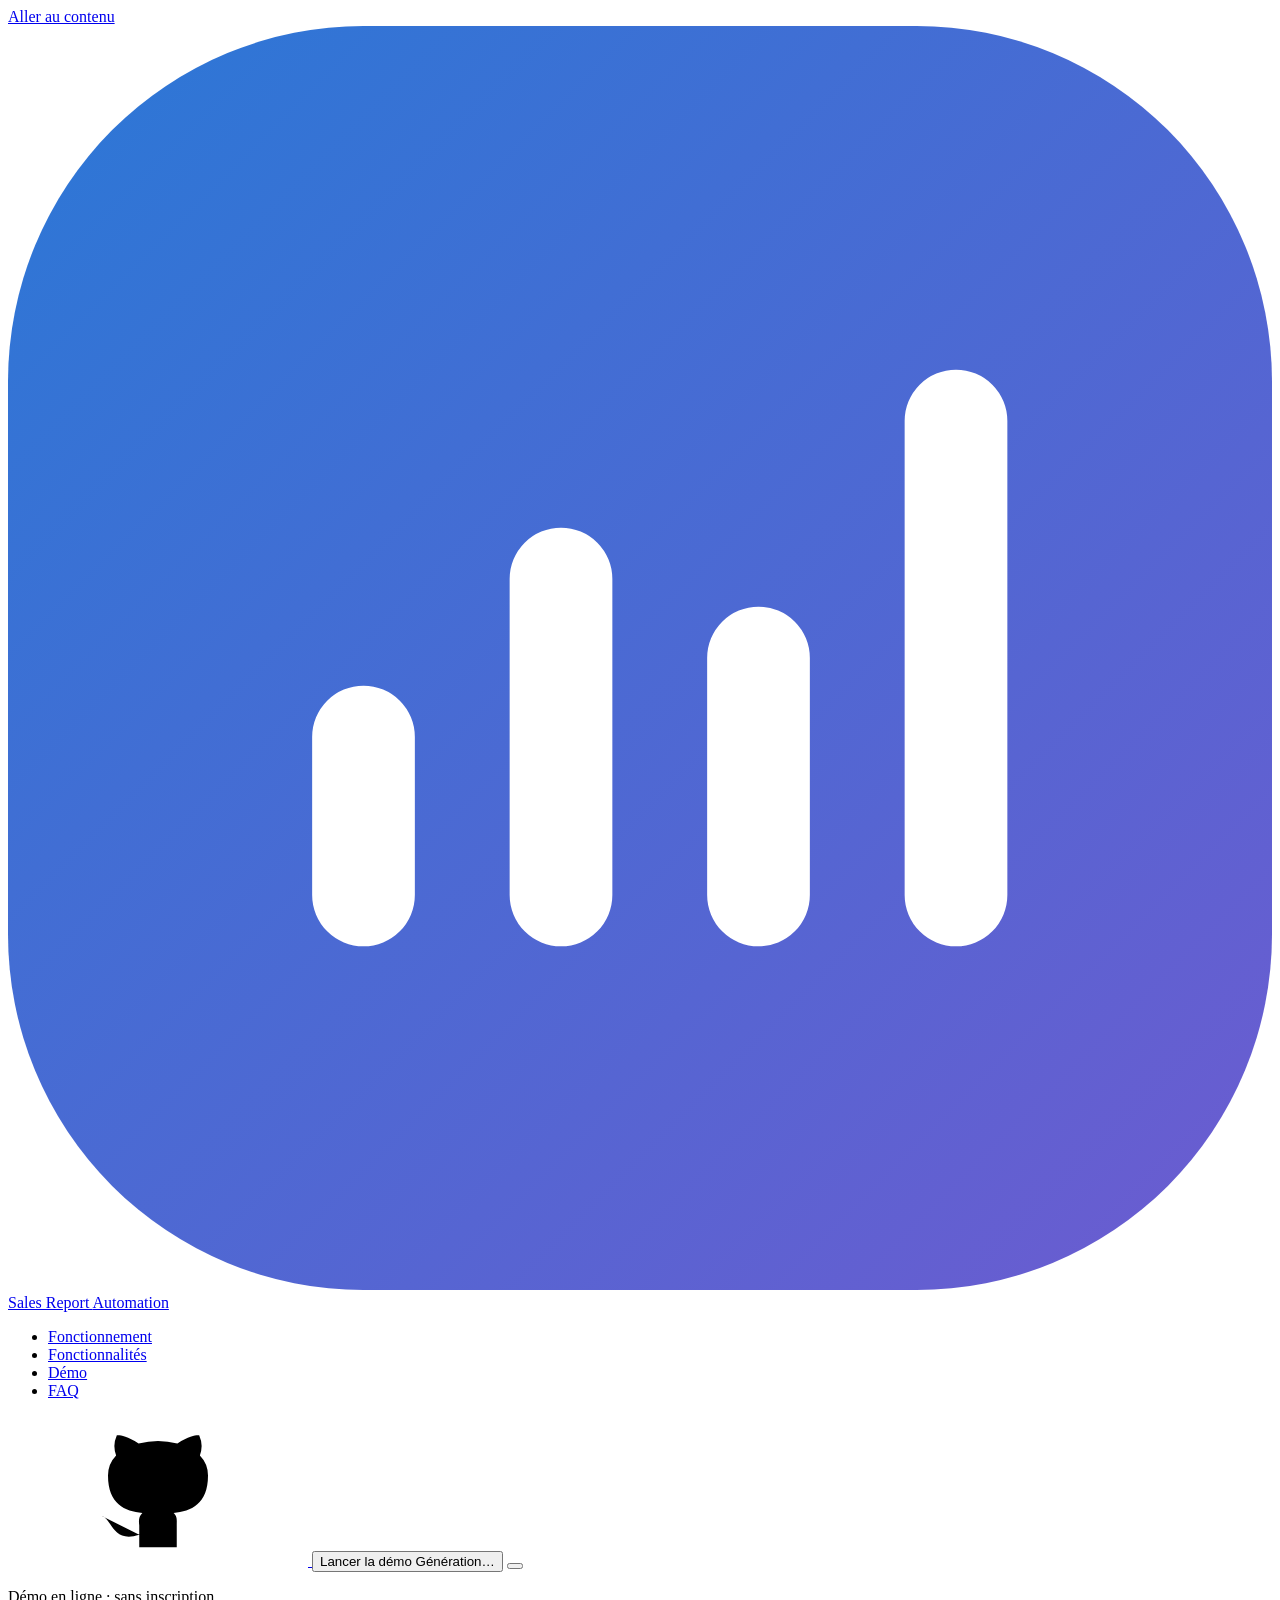
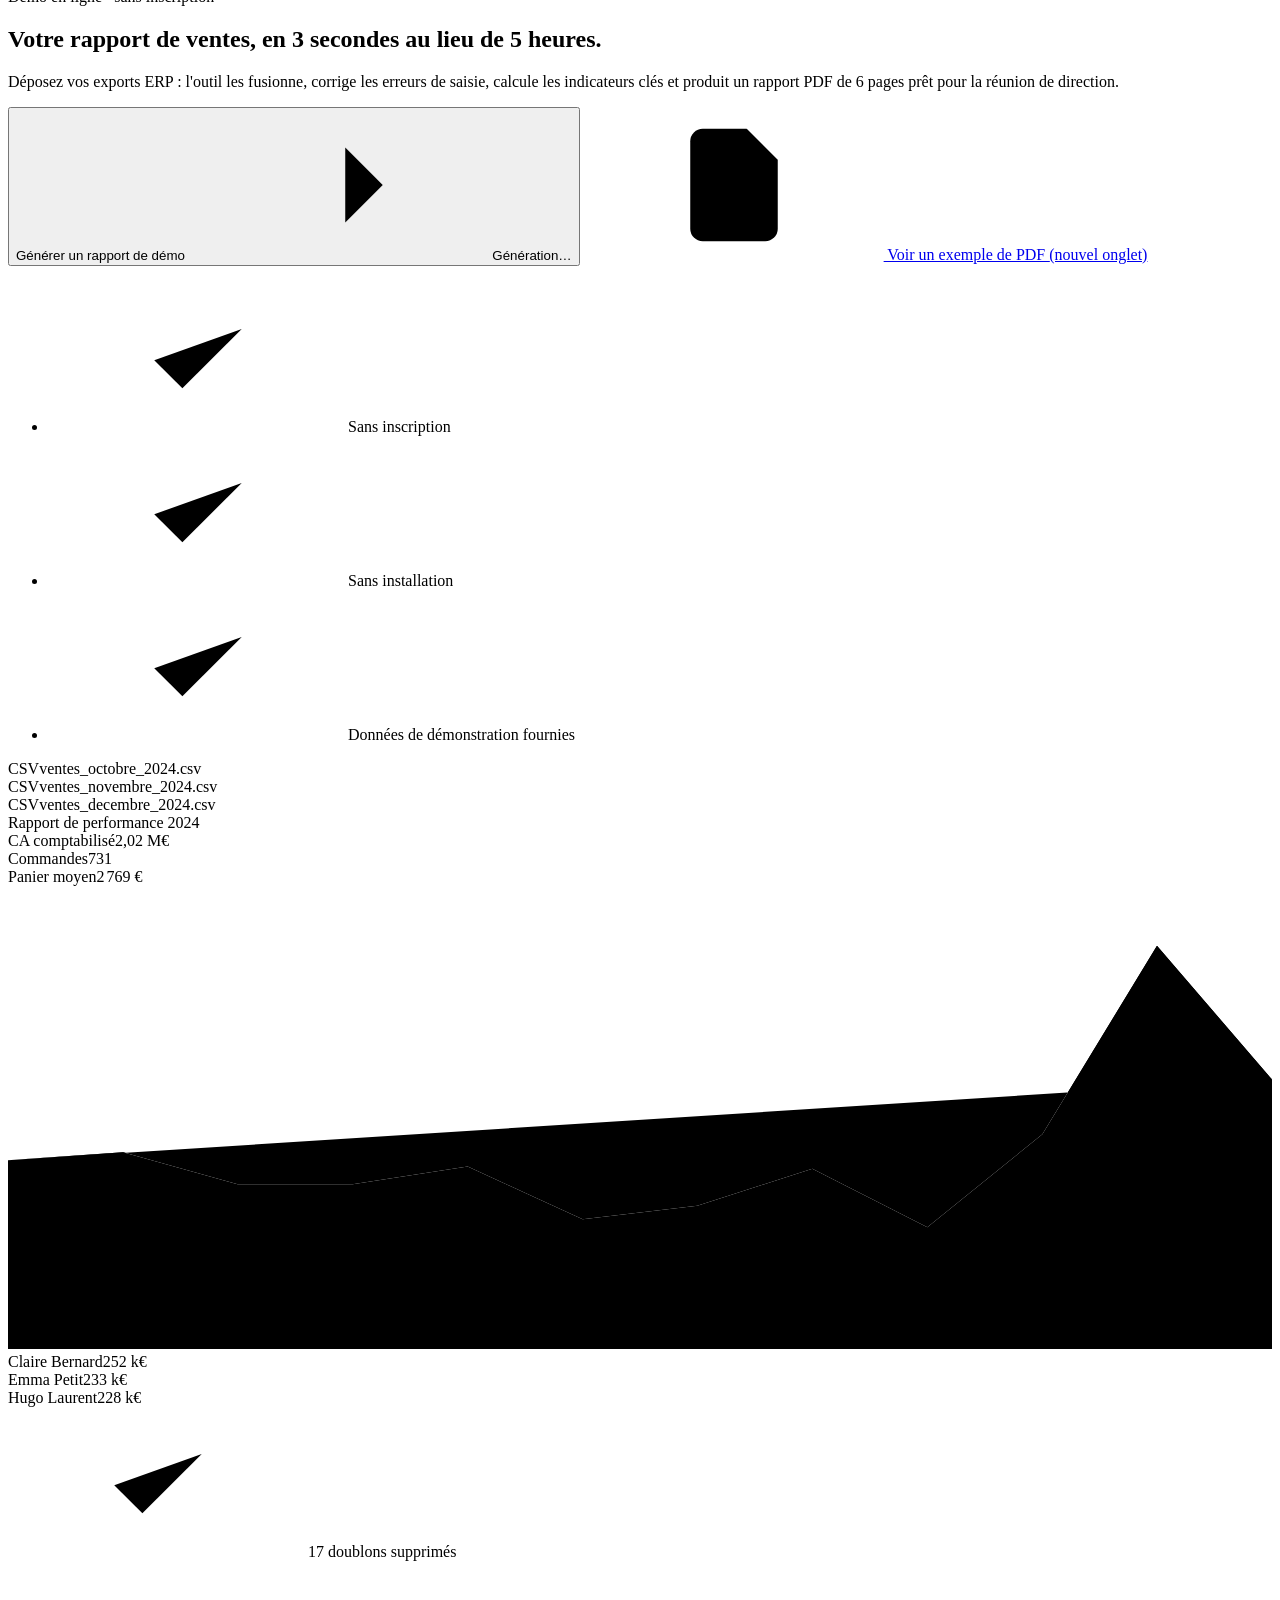
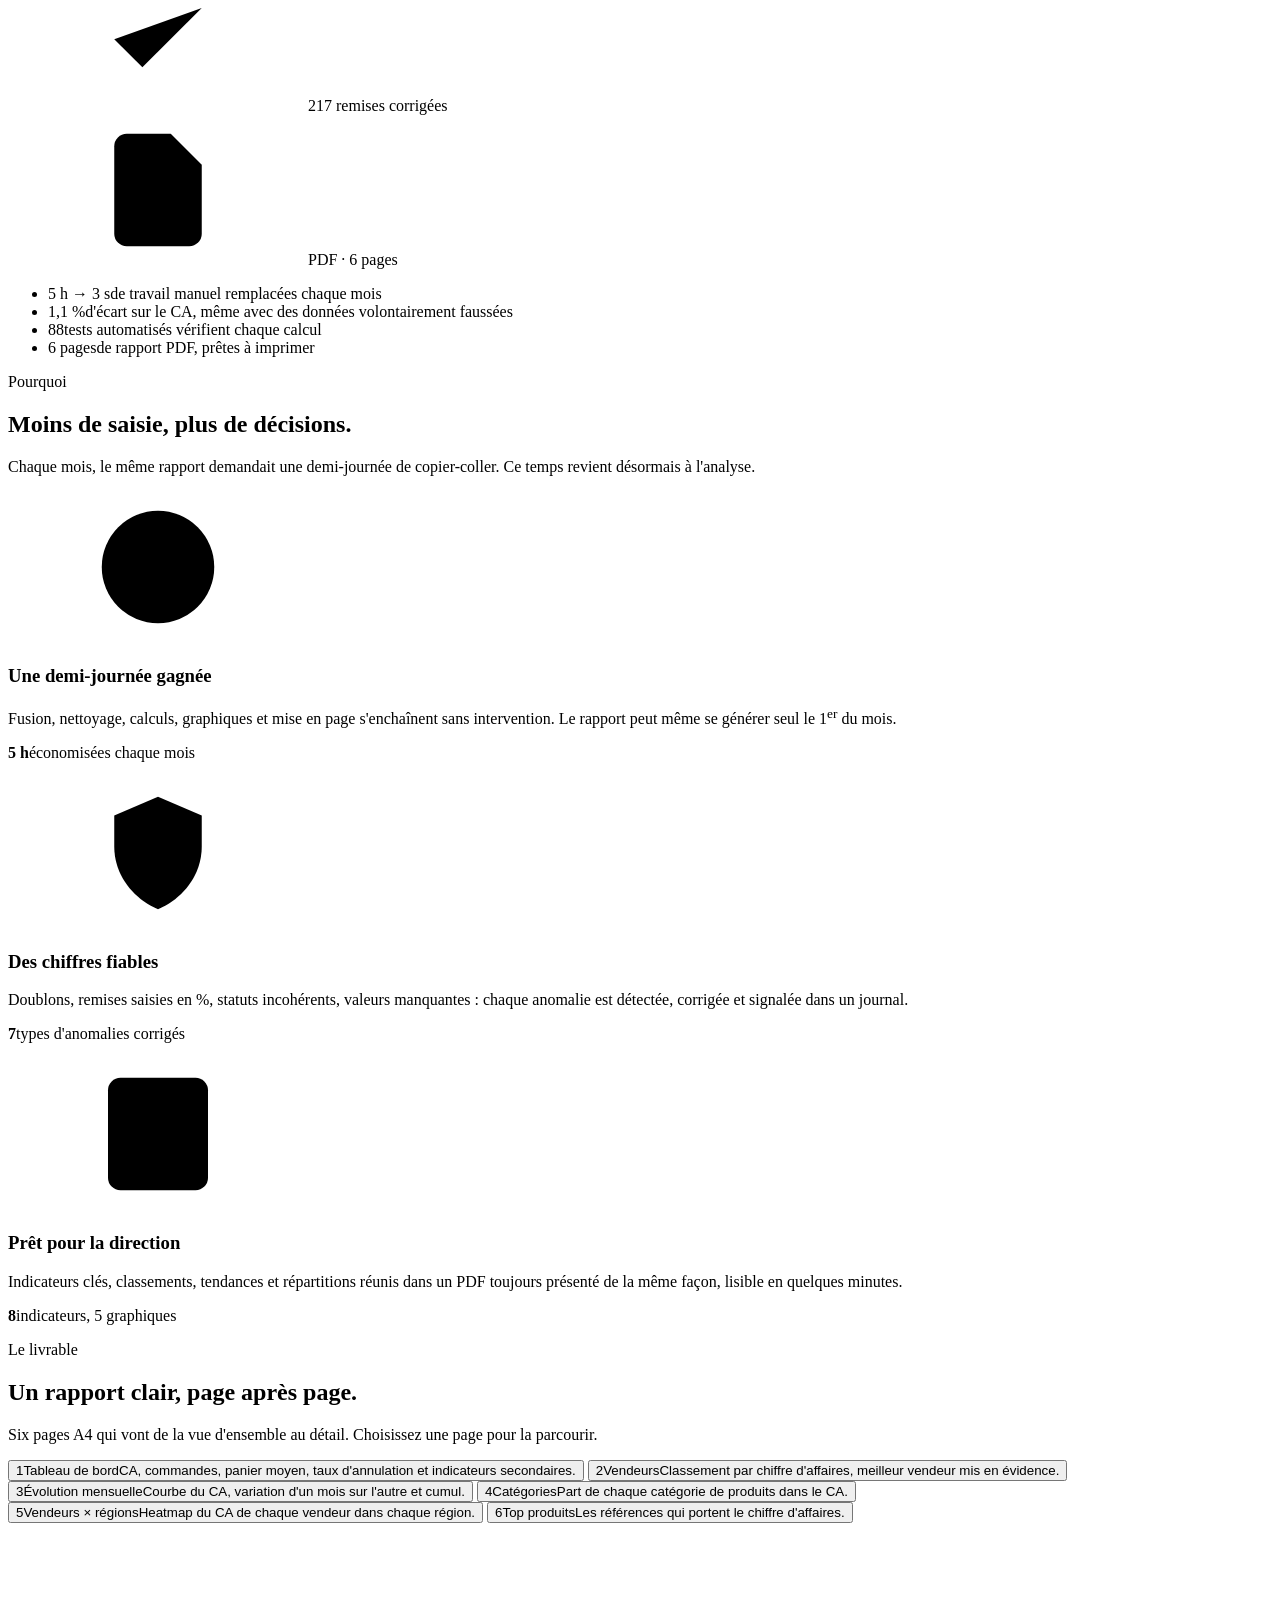
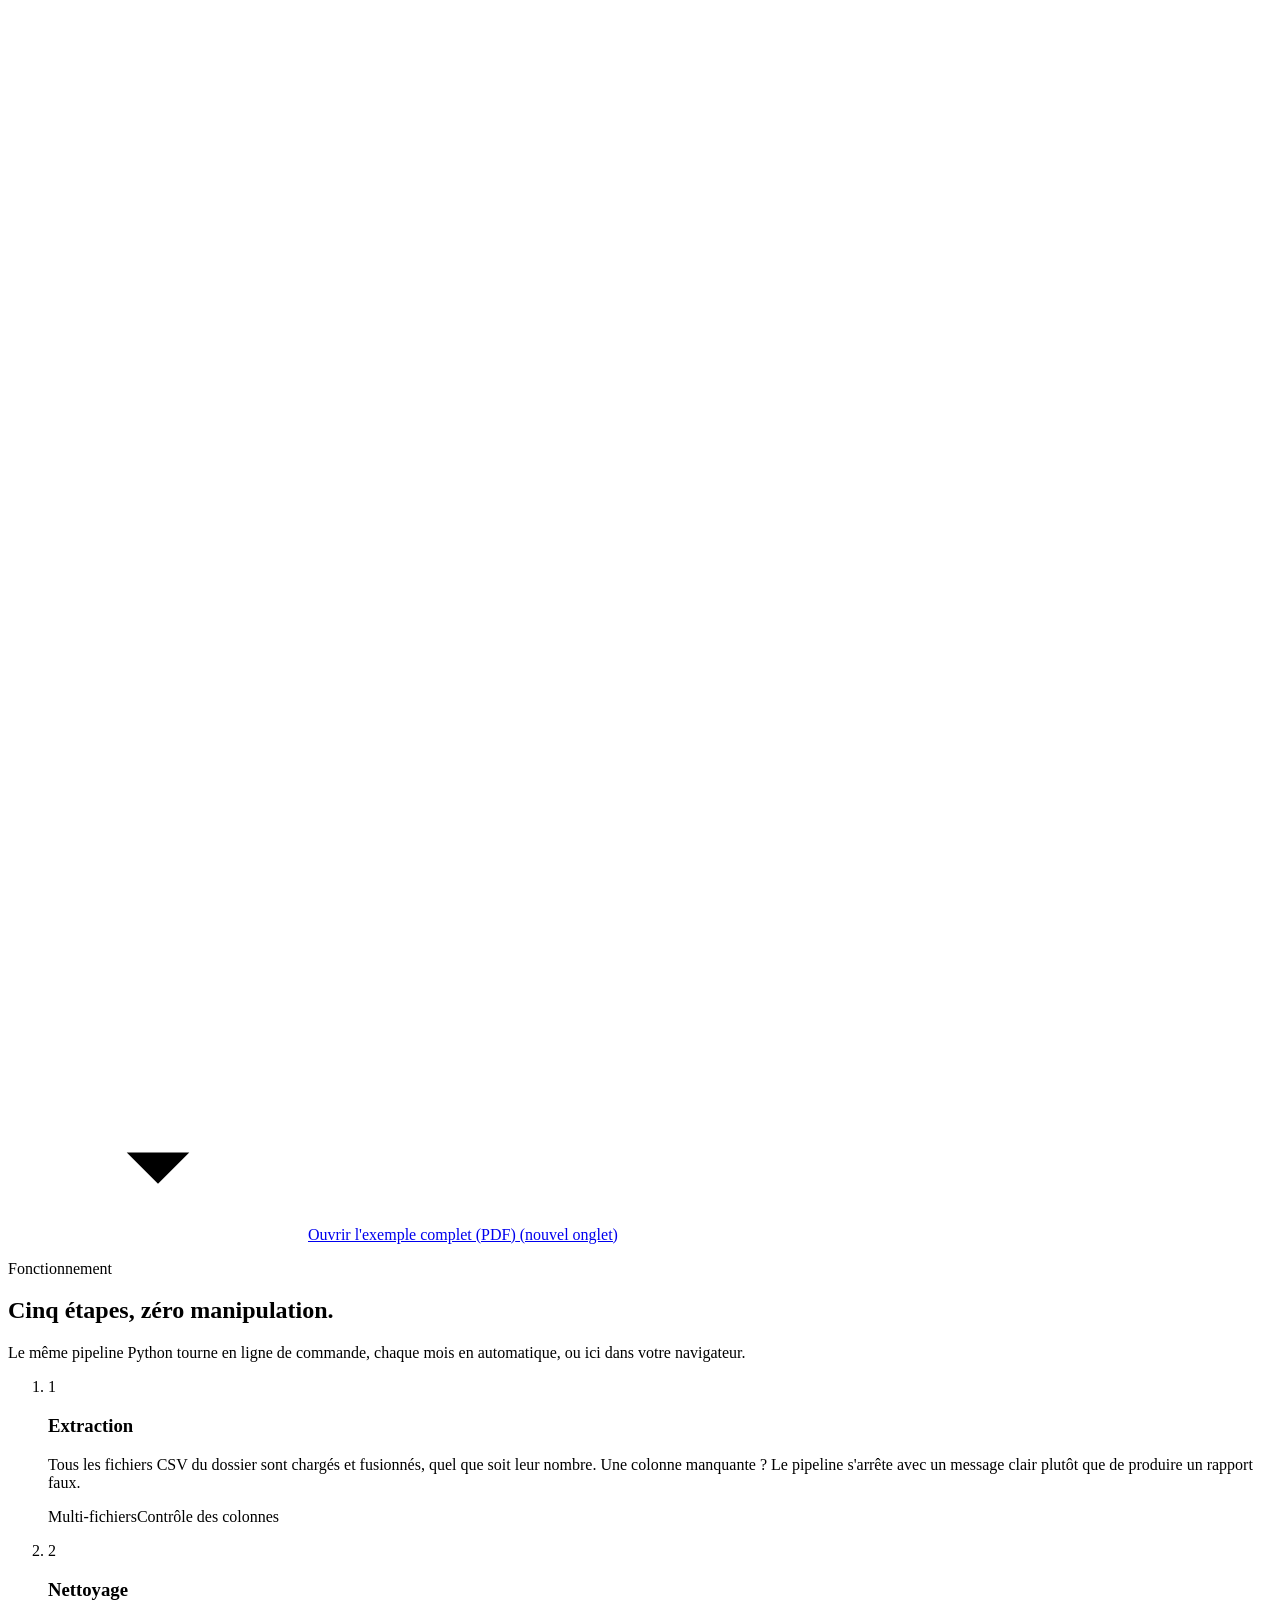
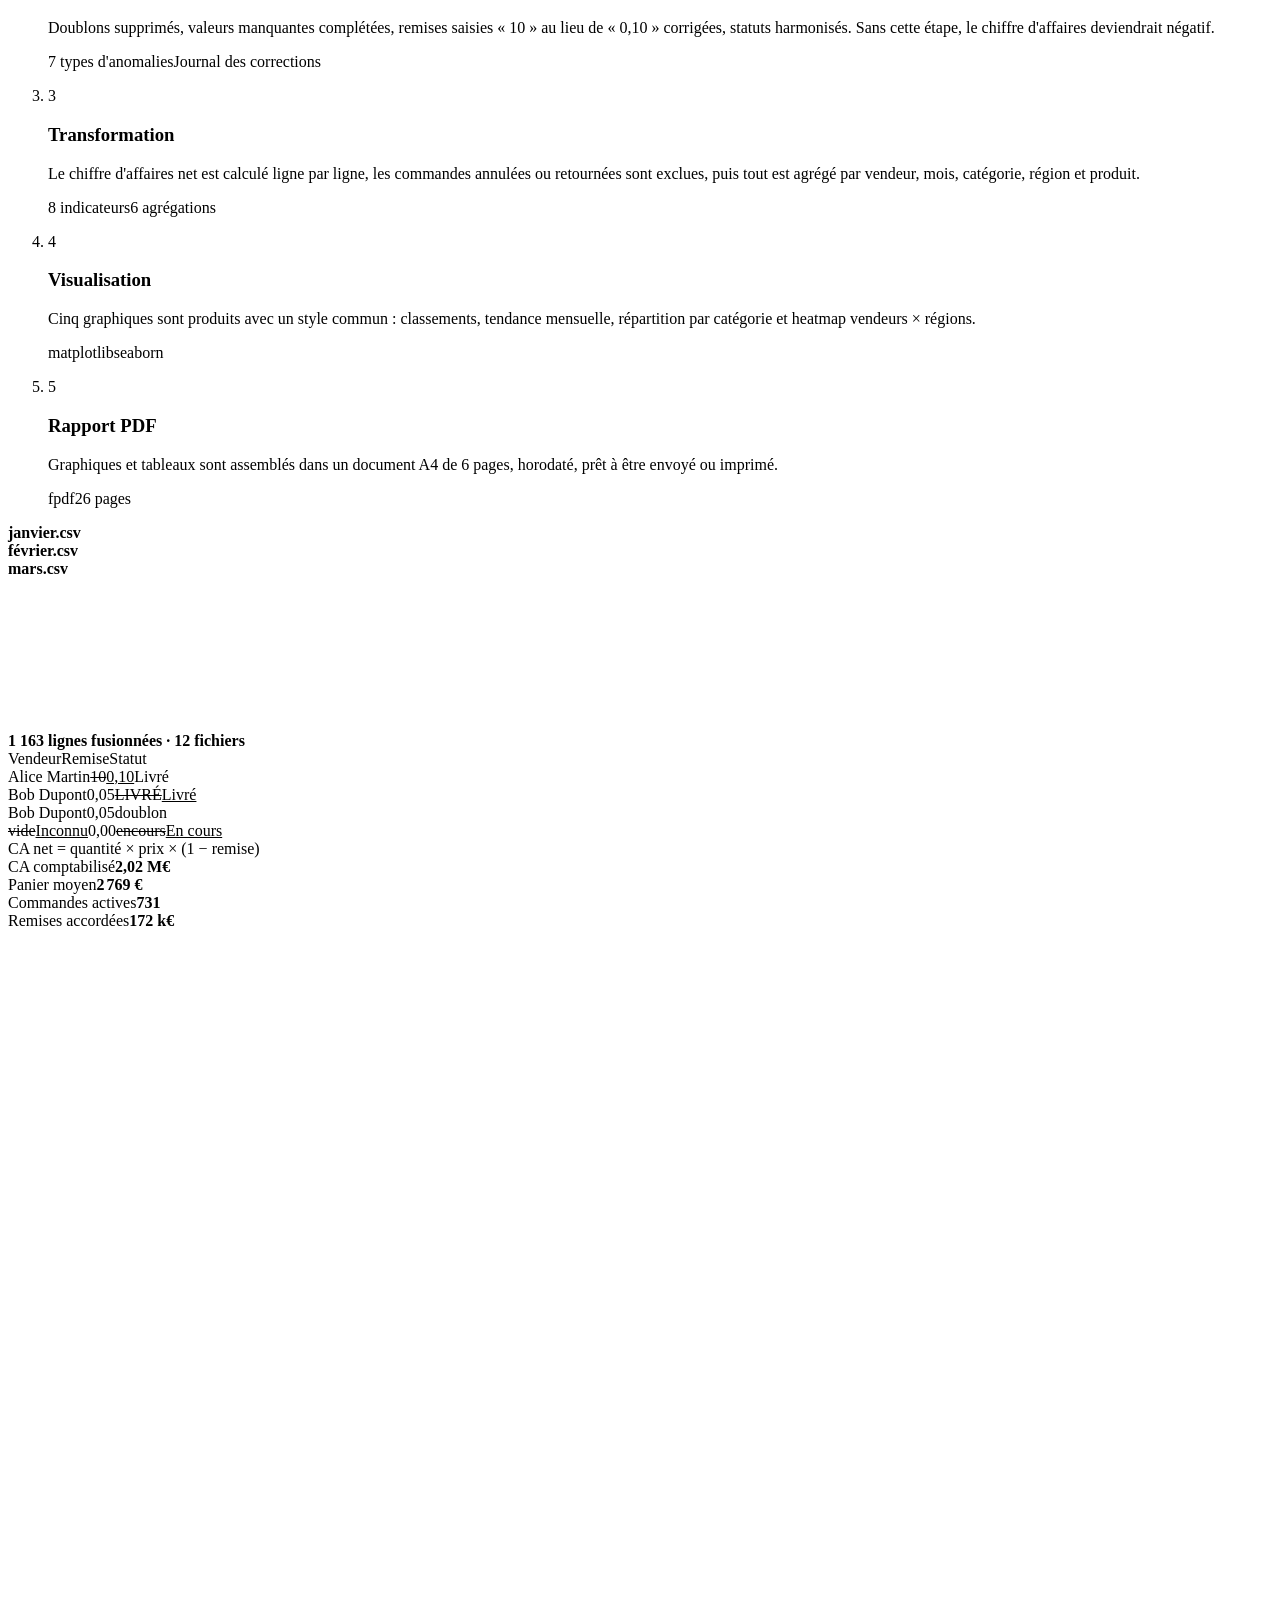
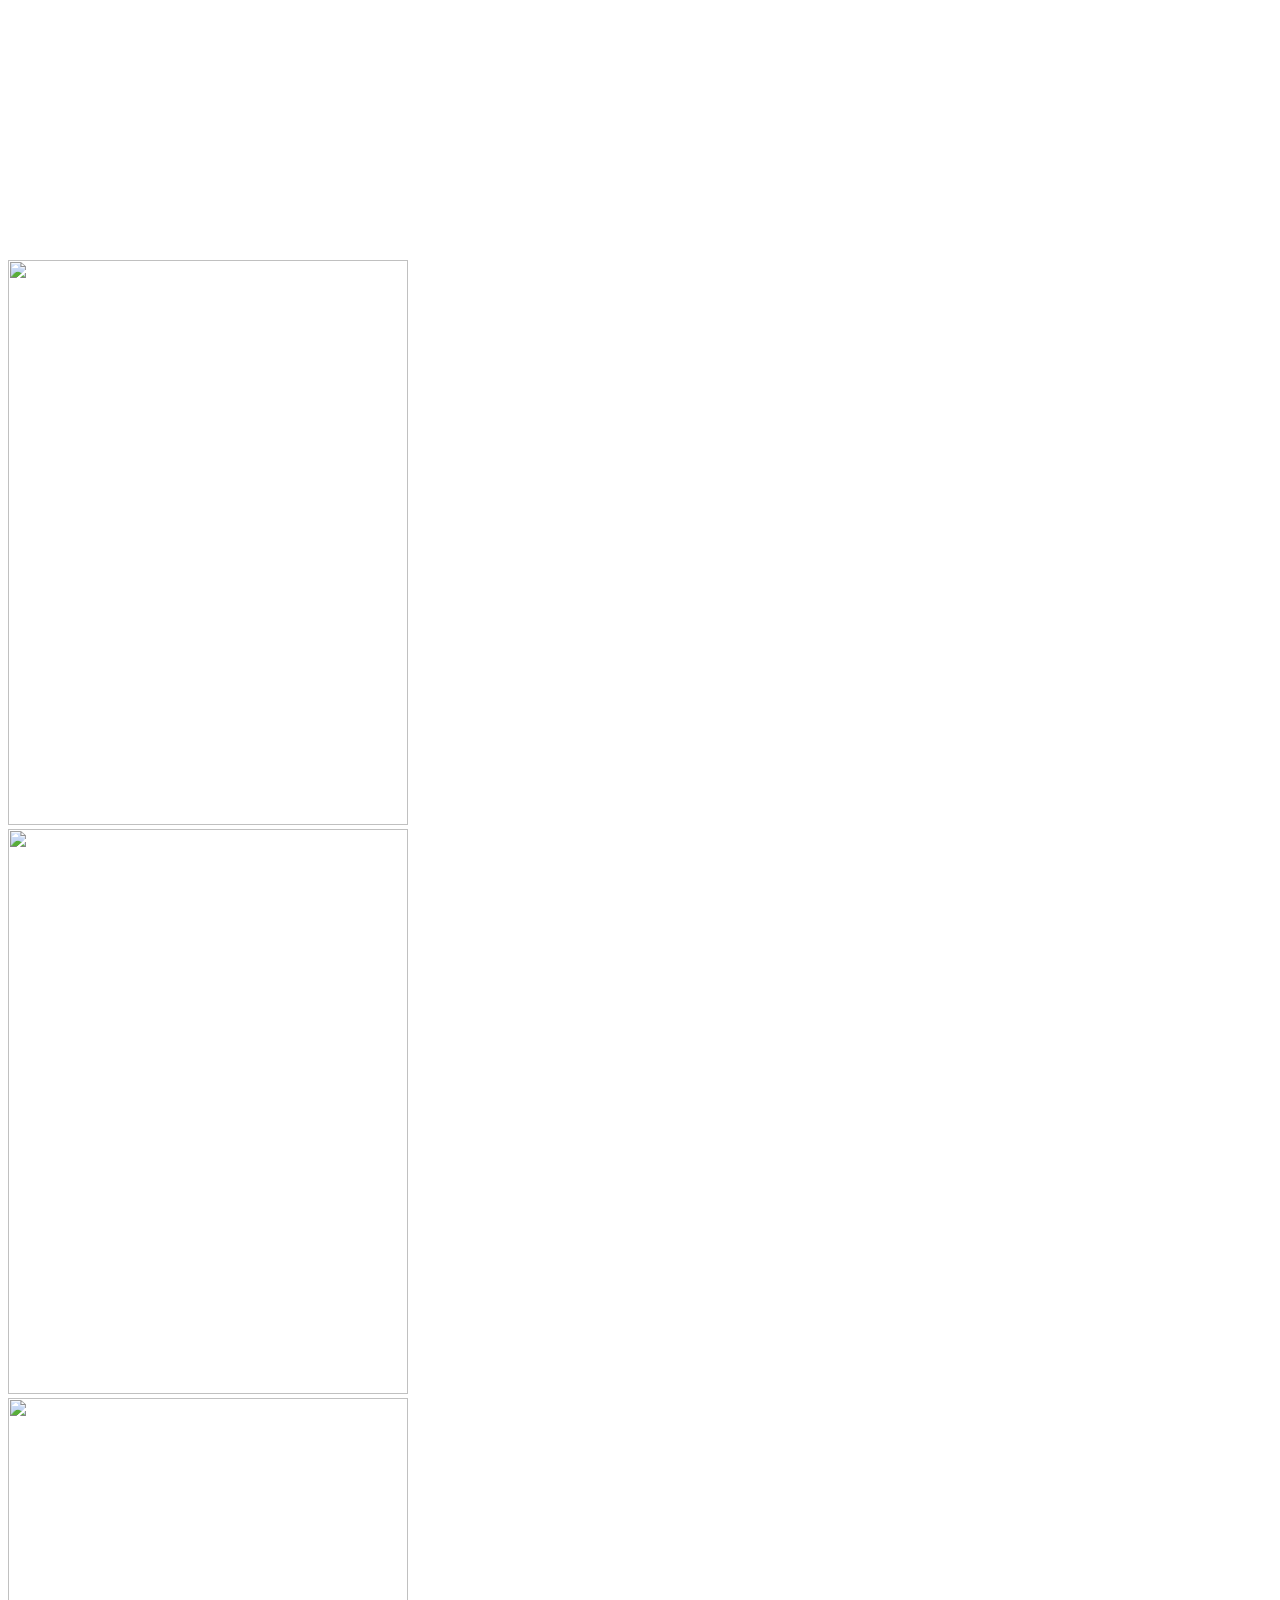
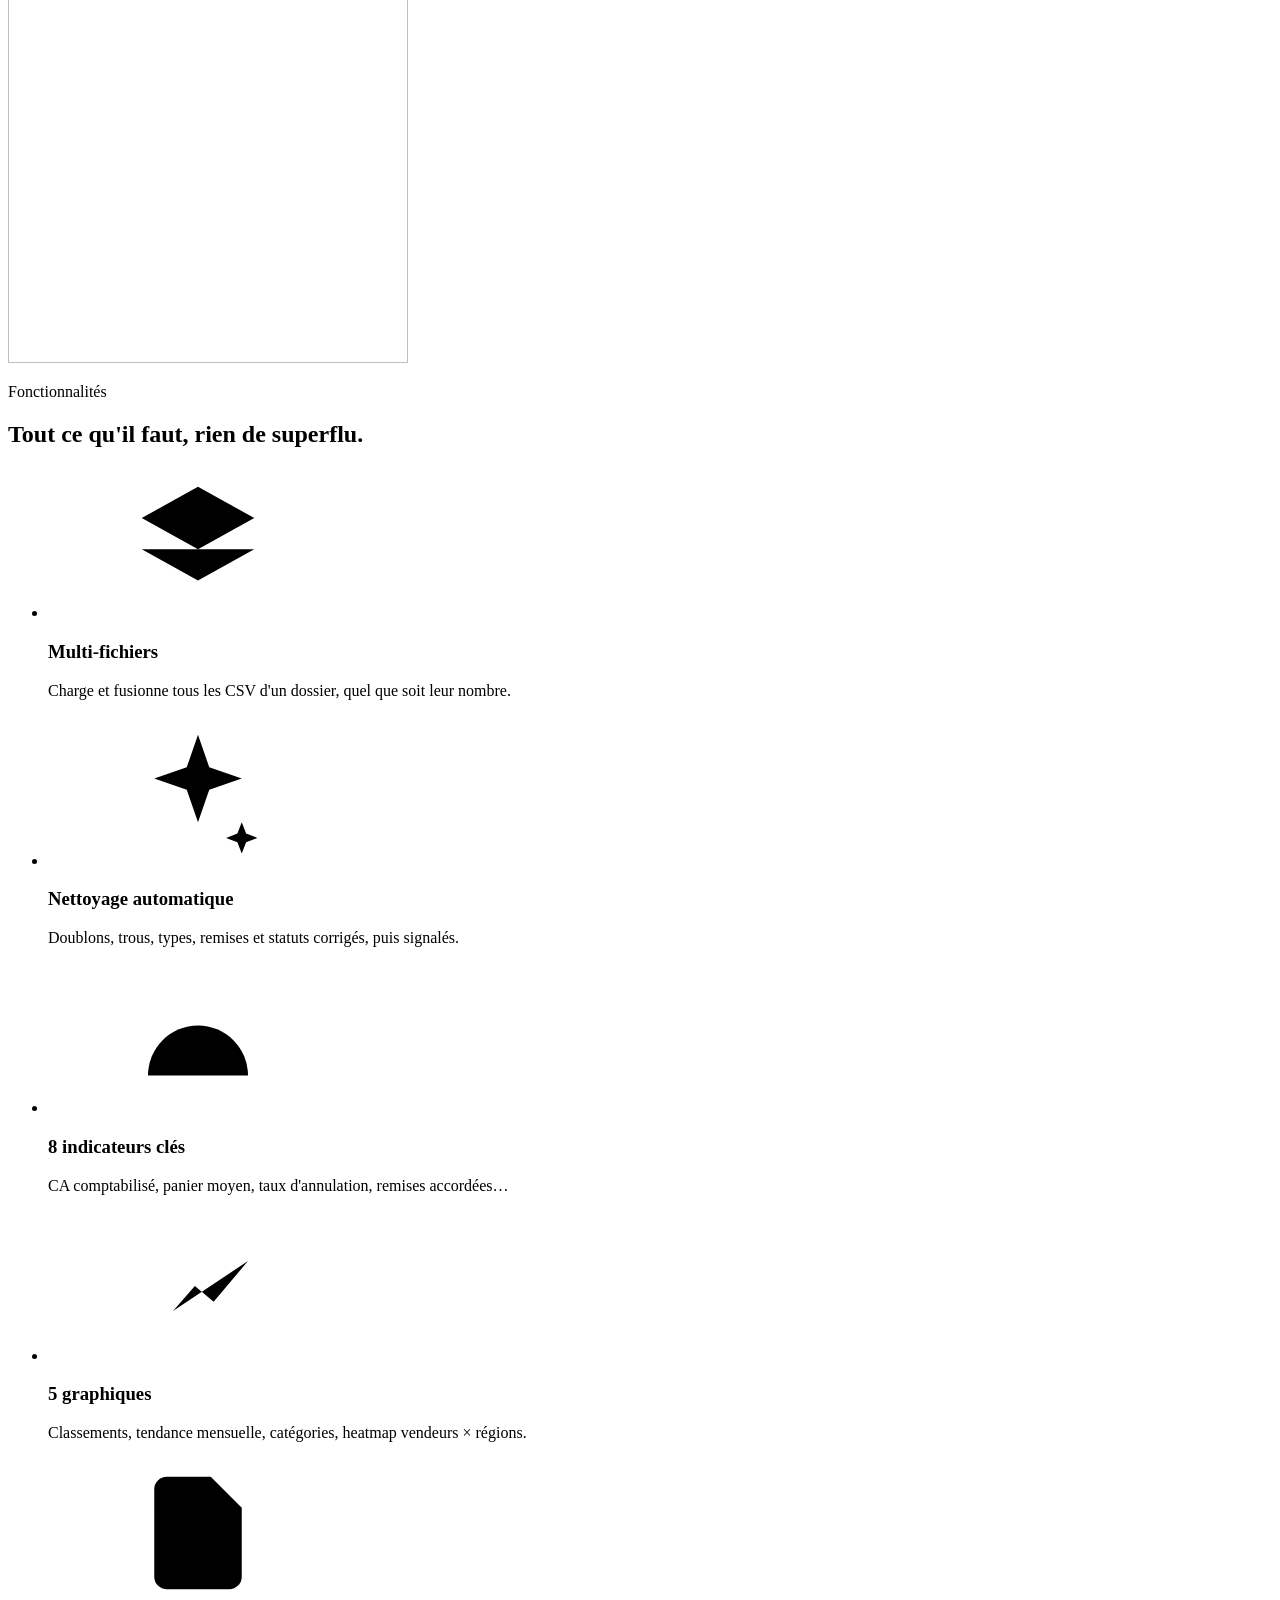
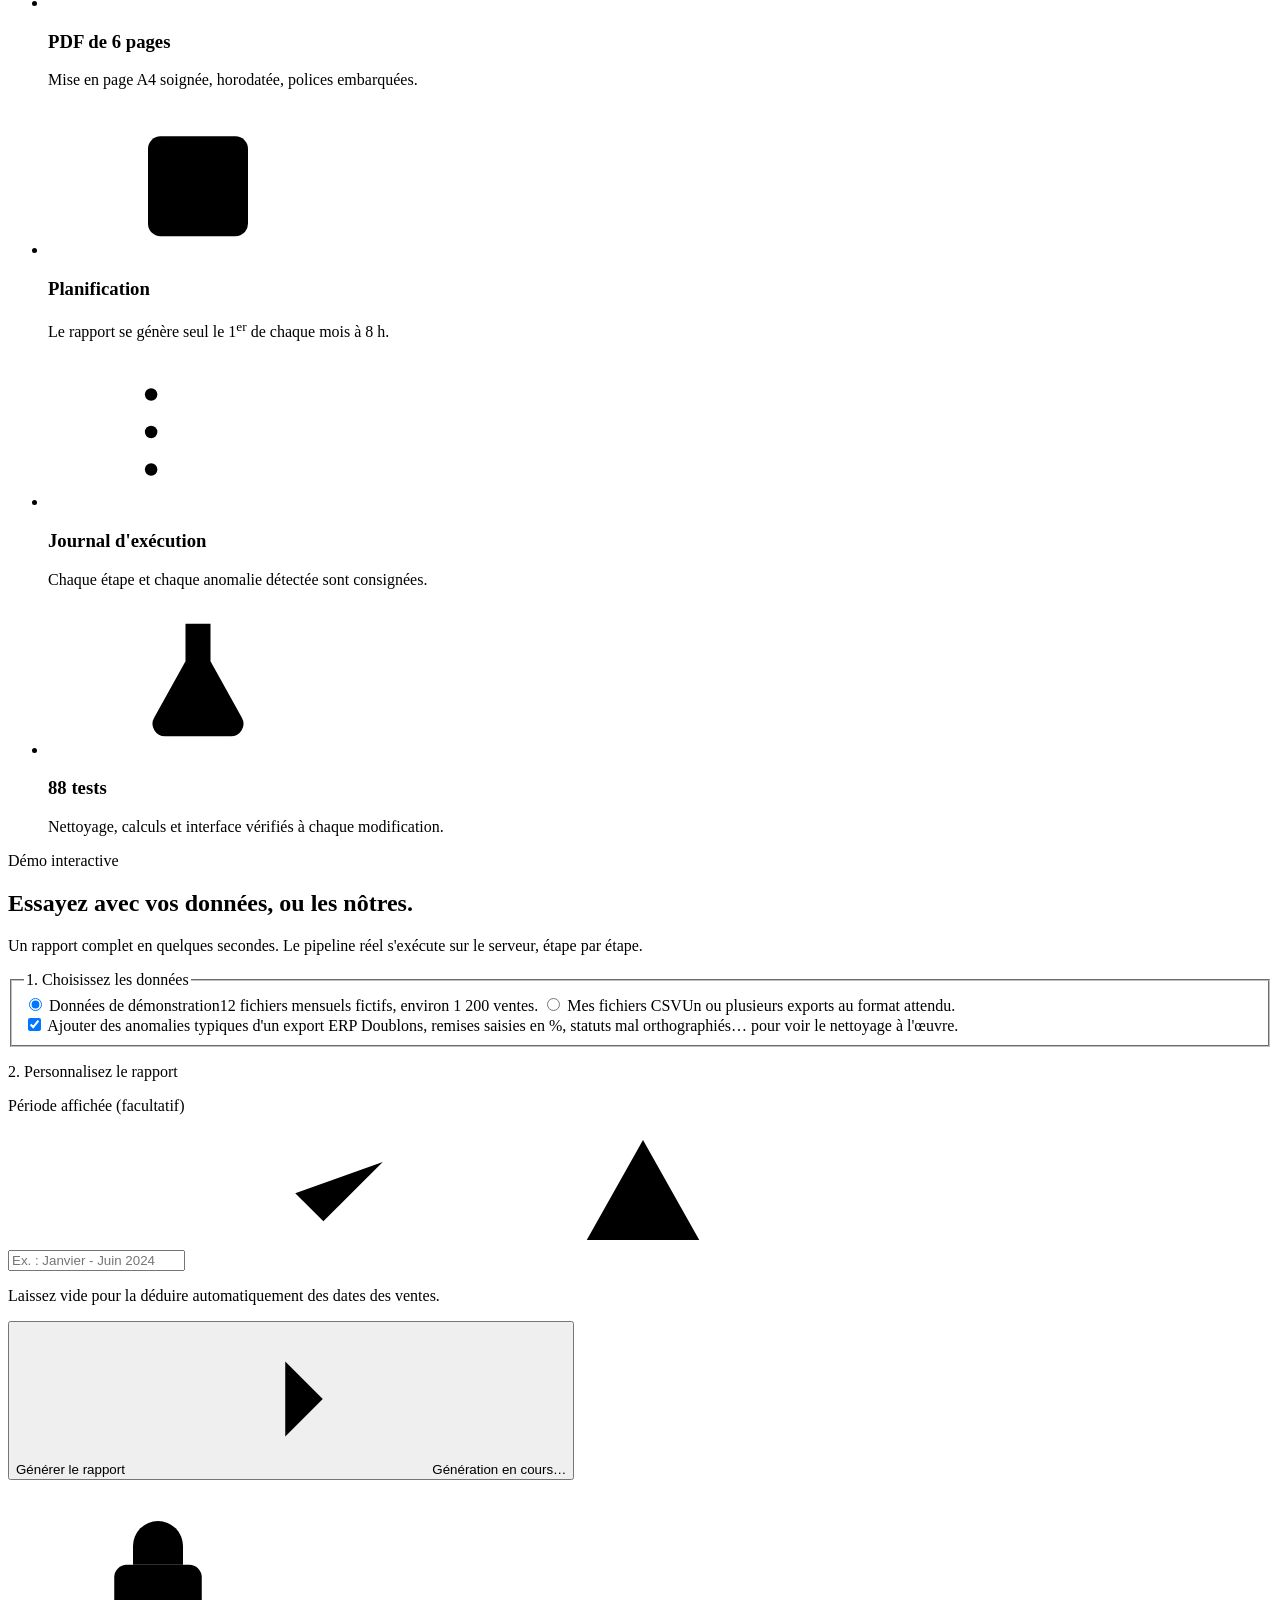
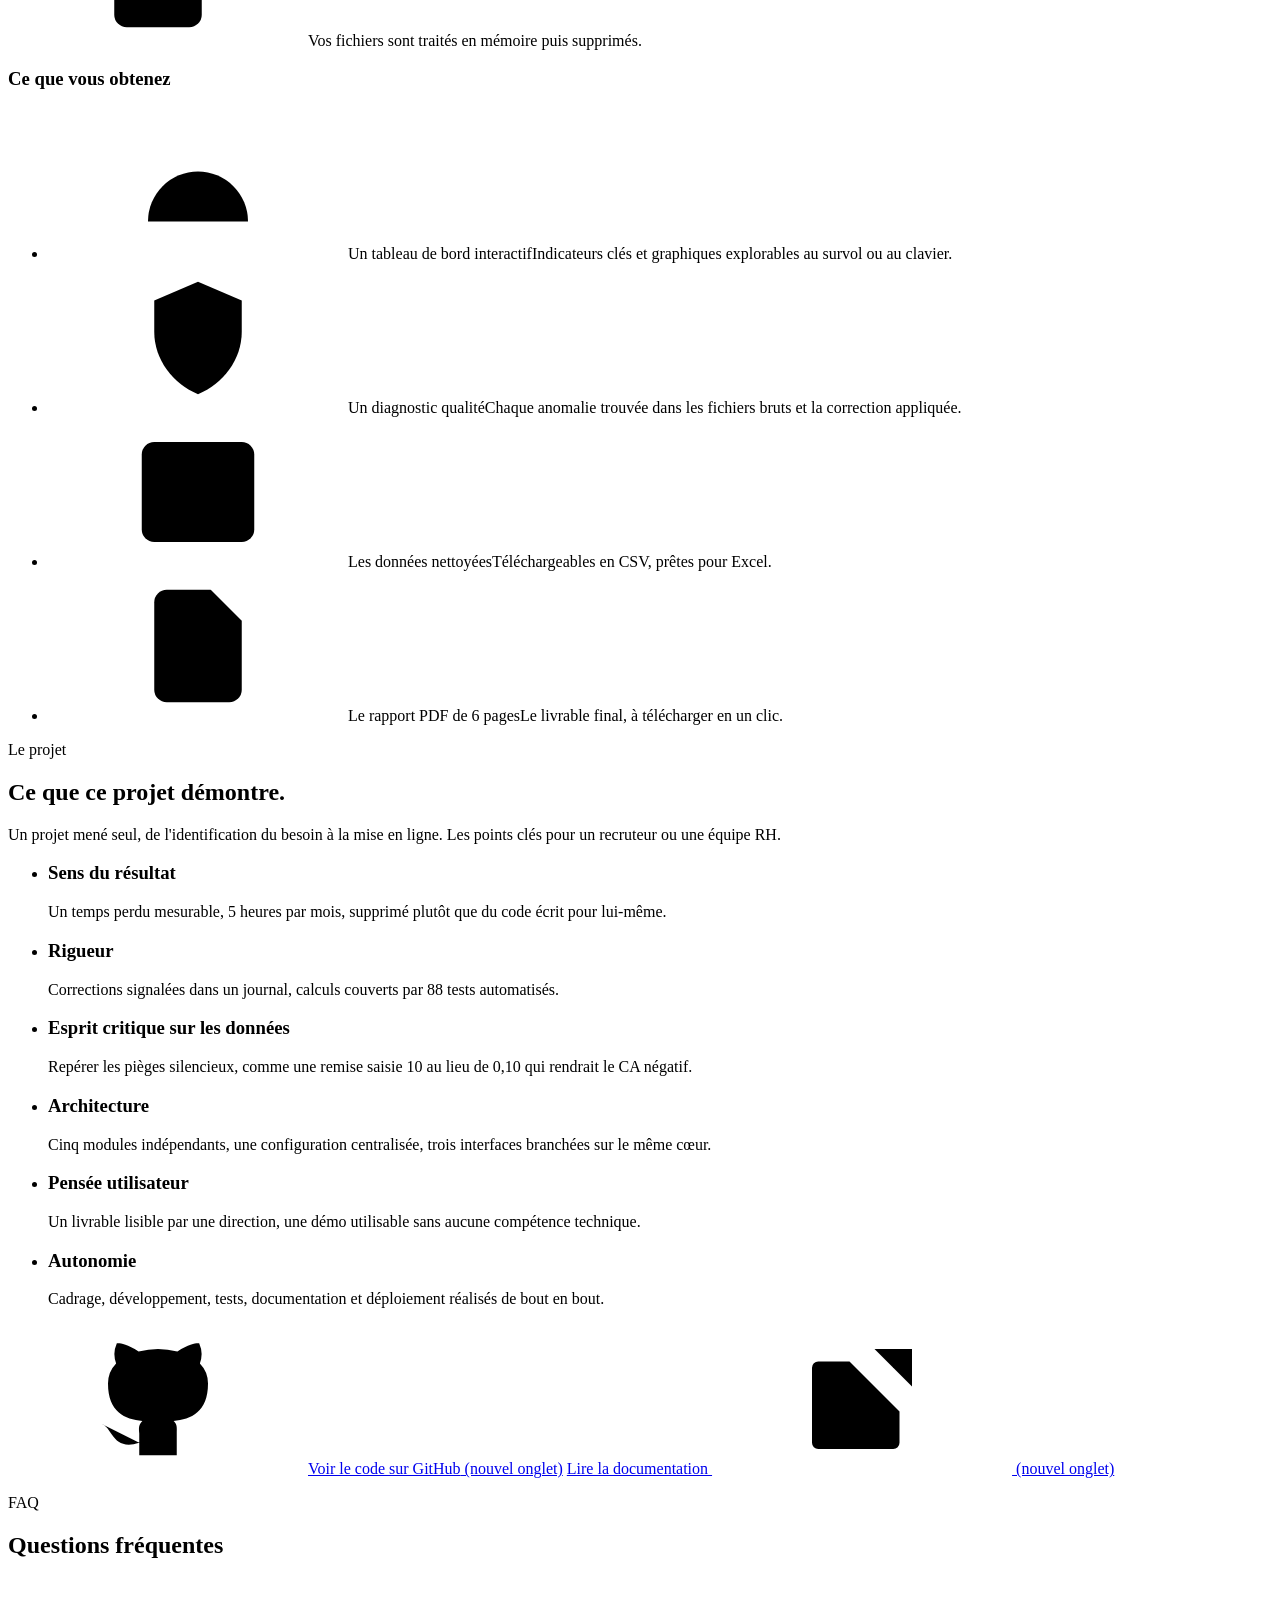
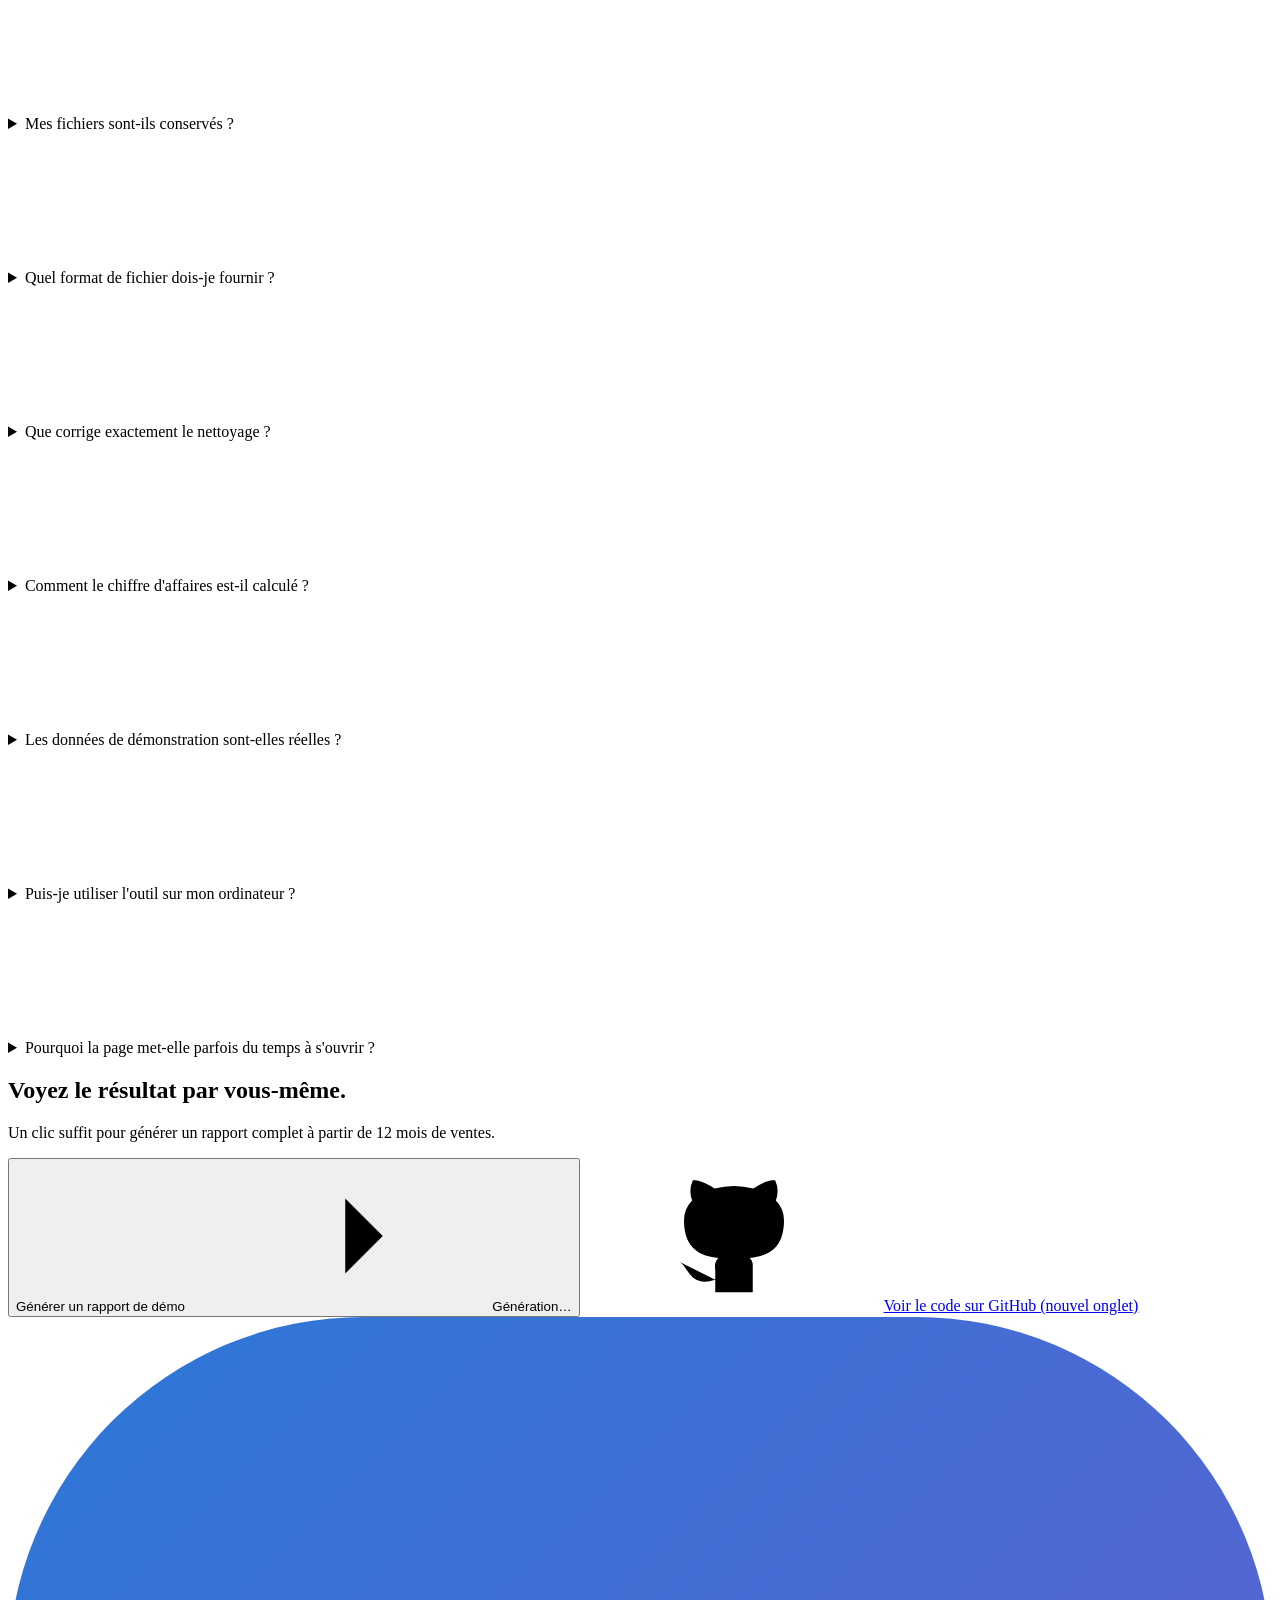
==== webapp/static/index.html @ 40ceab9e "Refonte de l'interface : frontend sur mesure et API de génération en flux - Frontend sans framework " ====
<!doctype html>
<html lang="fr">
<head>
  <meta charset="utf-8">
  <meta name="viewport" content="width=device-width, initial-scale=1, viewport-fit=cover">
  <title>Sales Report Automation · Le rapport de ventes mensuel, en 3 secondes</title>
  <meta name="description" content="Fusionnez vos exports de ventes, corrigez automatiquement les erreurs de saisie et obtenez un rapport PDF de 6 pages prêt pour la direction. Démo en ligne, sans inscription.">
  <meta name="theme-color" content="#f8fafc" media="(prefers-color-scheme: light)">
  <meta name="theme-color" content="#090d16" media="(prefers-color-scheme: dark)">
  <meta property="og:title" content="Sales Report Automation">
  <meta property="og:description" content="Des exports de ventes bruts au rapport de direction, en 3 secondes au lieu de 5 heures.">
  <meta property="og:type" content="website">
  <link rel="icon" href="/assets/img/favicon.svg?v=1" type="image/svg+xml">
  <link rel="preload" href="/assets/fonts/InterVariable-latin.woff2" as="font" type="font/woff2" crossorigin>
  <link rel="stylesheet" href="/assets/css/tokens.css?v=1">
  <link rel="stylesheet" href="/assets/css/base.css?v=1">
  <link rel="stylesheet" href="/assets/css/components.css?v=1">
  <link rel="stylesheet" href="/assets/css/sections.css?v=1">
  <link rel="stylesheet" href="/assets/css/dashboard.css?v=1">
  <script>
    /* Masque les éléments animés avant le premier rendu (sauf mouvement réduit).
       Filet de sécurité : si le JavaScript ne démarre pas, tout redevient visible. */
    (function () {
      var root = document.documentElement;
      if (!window.matchMedia('(prefers-reduced-motion: reduce)').matches) root.classList.add('has-motion');
      window.__motionGuard = setTimeout(function () { root.classList.remove('has-motion'); }, 3000);
    })();
  </script>
  <script type="module" src="/assets/js/main.js?v=1"></script>
</head>
<body>
  <a class="skip-link" href="#contenu">Aller au contenu</a>

  <!-- Icônes (sprite SVG, aucune requête supplémentaire) -->
  <svg width="0" height="0" style="position:absolute" aria-hidden="true" focusable="false">
    <defs>
      <symbol id="i-arrow-right" viewBox="0 0 24 24"><path d="M5 12h14M13 6l6 6-6 6"/></symbol>
      <symbol id="i-arrow-left" viewBox="0 0 24 24"><path d="M19 12H5M11 18l-6-6 6-6"/></symbol>
      <symbol id="i-download" viewBox="0 0 24 24"><path d="M12 4v11M7 10l5 5 5-5M5 20h14"/></symbol>
      <symbol id="i-upload" viewBox="0 0 24 24"><path d="M12 16V5M7 10l5-5 5 5M5 20h14"/></symbol>
      <symbol id="i-file" viewBox="0 0 24 24"><path d="M14 3H7a2 2 0 0 0-2 2v14a2 2 0 0 0 2 2h10a2 2 0 0 0 2-2V8z"/><path d="M14 3v5h5M9 13h6M9 17h4"/></symbol>
      <symbol id="i-check" viewBox="0 0 24 24"><path d="M5 12.5l4.5 4.5L19 7.5"/></symbol>
      <symbol id="i-check-circle" viewBox="0 0 24 24"><circle cx="12" cy="12" r="9"/><path d="M8 12.5l2.8 2.8L16 10"/></symbol>
      <symbol id="i-x" viewBox="0 0 24 24"><path d="M6 6l12 12M18 6L6 18"/></symbol>
      <symbol id="i-plus" viewBox="0 0 24 24"><path d="M12 5v14M5 12h14"/></symbol>
      <symbol id="i-github" viewBox="0 0 24 24"><path d="M9 19c-4.3 1.4-4.3-2.5-6-3m12 5v-3.5c0-1 .1-1.4-.5-2 2.8-.3 5.5-1.4 5.5-6a4.6 4.6 0 0 0-1.3-3.2 4.2 4.2 0 0 0-.1-3.2s-1.1-.3-3.5 1.3a12.3 12.3 0 0 0-6.2 0C6.5 2.8 5.4 3.1 5.4 3.1a4.2 4.2 0 0 0-.1 3.2A4.6 4.6 0 0 0 4 9.5c0 4.6 2.7 5.7 5.5 6-.6.6-.6 1.2-.5 2V21"/></symbol>
      <symbol id="i-clock" viewBox="0 0 24 24"><circle cx="12" cy="12" r="9"/><path d="M12 7v5l3 2"/></symbol>
      <symbol id="i-shield" viewBox="0 0 24 24"><path d="M12 3l7 3v5c0 4.5-3 8.3-7 10-4-1.7-7-5.5-7-10V6z"/><path d="M9 12l2 2 4-4"/></symbol>
      <symbol id="i-report" viewBox="0 0 24 24"><rect x="4" y="3" width="16" height="18" rx="2"/><path d="M8 17v-3M12 17v-6M16 17V8"/></symbol>
      <symbol id="i-layers" viewBox="0 0 24 24"><path d="M12 3l9 5-9 5-9-5z"/><path d="M3 13l9 5 9-5"/></symbol>
      <symbol id="i-sparkle" viewBox="0 0 24 24"><path d="M12 3l1.8 5.2L19 10l-5.2 1.8L12 17l-1.8-5.2L5 10l5.2-1.8z"/><path d="M19 17l.7 1.8 1.8.7-1.8.7L19 22l-.7-1.8-1.8-.7 1.8-.7z"/></symbol>
      <symbol id="i-gauge" viewBox="0 0 24 24"><path d="M4 18a8 8 0 1 1 16 0"/><path d="M12 18l4-5"/></symbol>
      <symbol id="i-chart" viewBox="0 0 24 24"><path d="M4 20V4M4 20h16"/><path d="M8 16l3.5-4 3 2.5L20 8"/></symbol>
      <symbol id="i-calendar" viewBox="0 0 24 24"><rect x="4" y="5" width="16" height="16" rx="2"/><path d="M8 3v4M16 3v4M4 10h16"/></symbol>
      <symbol id="i-list" viewBox="0 0 24 24"><path d="M9 6h11M9 12h11M9 18h11"/><circle cx="4.5" cy="6" r="1"/><circle cx="4.5" cy="12" r="1"/><circle cx="4.5" cy="18" r="1"/></symbol>
      <symbol id="i-flask" viewBox="0 0 24 24"><path d="M9 3h6M10 3v6l-5 9a2 2 0 0 0 1.8 3h10.4a2 2 0 0 0 1.8-3l-5-9V3"/><path d="M7.5 15h9"/></symbol>
      <symbol id="i-lock" viewBox="0 0 24 24"><rect x="5" y="11" width="14" height="10" rx="2"/><path d="M8 11V8a4 4 0 0 1 8 0v3"/></symbol>
      <symbol id="i-info" viewBox="0 0 24 24"><circle cx="12" cy="12" r="9"/><path d="M12 11v5M12 8h.01"/></symbol>
      <symbol id="i-alert" viewBox="0 0 24 24"><path d="M12 4l9 16H3z"/><path d="M12 10v4M12 17h.01"/></symbol>
      <symbol id="i-refresh" viewBox="0 0 24 24"><path d="M20 12a8 8 0 1 1-2.3-5.7L20 8.5"/><path d="M20 4v4.5h-4.5"/></symbol>
      <symbol id="i-external" viewBox="0 0 24 24"><path d="M14 4h6v6M20 4l-9 9M18 14v5a1 1 0 0 1-1 1H5a1 1 0 0 1-1-1V7a1 1 0 0 1 1-1h5"/></symbol>
      <symbol id="i-table" viewBox="0 0 24 24"><rect x="3" y="4" width="18" height="16" rx="2"/><path d="M3 10h18M9 10v10"/></symbol>
      <symbol id="i-user" viewBox="0 0 24 24"><circle cx="12" cy="8" r="4"/><path d="M4 21a8 8 0 0 1 16 0"/></symbol>
    </defs>
  </svg>

  <!-- ============ En-tête ============ -->
  <header class="site-header" id="site-header" data-scrolled="false">
    <div class="container site-header__inner">
      <a class="brand" href="/" data-nav="accueil" aria-label="Sales Report Automation, retour à l'accueil">
        <svg class="brand__mark" viewBox="0 0 32 32" aria-hidden="true">
          <defs><linearGradient id="g-brand" x1="0" y1="0" x2="1" y2="1"><stop offset="0" stop-color="#2a78d6"/><stop offset="1" stop-color="#6d5bd0"/></linearGradient></defs>
          <rect width="32" height="32" rx="9" fill="url(#g-brand)"/>
          <path d="M9 22v-4M14 22v-8M19 22v-6M24 22V10" stroke="#fff" stroke-width="2.6" stroke-linecap="round"/>
        </svg>
        <span>Sales Report <span class="brand__light">Automation</span></span>
      </a>

      <nav class="site-nav" aria-label="Navigation principale">
        <ul class="site-nav__list">
          <li><a class="site-nav__link" href="#fonctionnement" data-spy="fonctionnement">Fonctionnement</a></li>
          <li><a class="site-nav__link" href="#fonctionnalites" data-spy="fonctionnalites">Fonctionnalités</a></li>
          <li><a class="site-nav__link" href="#demo" data-spy="demo">Démo</a></li>
          <li><a class="site-nav__link" href="#faq" data-spy="faq">FAQ</a></li>
        </ul>
      </nav>

      <div class="site-header__actions">
        <a class="btn btn--ghost btn--icon btn--sm" href="https://github.com/GomuGomuNo01/sales-report-automation" target="_blank" rel="noopener" aria-label="Code source sur GitHub (nouvel onglet)">
          <svg class="icon" aria-hidden="true"><use href="#i-github"/></svg>
        </a>
        <button class="btn btn--primary btn--sm btn--cta" type="button" data-action="run-demo">
          <span class="btn__label">Lancer la démo</span>
          <span class="btn__state btn__state--loading"><span class="spinner" aria-hidden="true"></span>Génération…</span>
        </button>
        <button class="btn btn--ghost btn--icon menu-toggle" type="button" aria-expanded="false" aria-controls="mobile-menu" aria-label="Ouvrir le menu">
          <span class="menu-toggle__bars" aria-hidden="true"><span></span><span></span><span></span></span>
        </button>
      </div>
    </div>
  </header>

  <div class="mobile-menu-backdrop" hidden></div>
  <nav class="mobile-menu" id="mobile-menu" aria-label="Menu" hidden>
    <ul class="mobile-menu__list">
      <li><a class="mobile-menu__link" href="#fonctionnement">Fonctionnement <svg class="icon" aria-hidden="true"><use href="#i-arrow-right"/></svg></a></li>
      <li><a class="mobile-menu__link" href="#fonctionnalites">Fonctionnalités <svg class="icon" aria-hidden="true"><use href="#i-arrow-right"/></svg></a></li>
      <li><a class="mobile-menu__link" href="#demo">Démo <svg class="icon" aria-hidden="true"><use href="#i-arrow-right"/></svg></a></li>
      <li><a class="mobile-menu__link" href="#faq">FAQ <svg class="icon" aria-hidden="true"><use href="#i-arrow-right"/></svg></a></li>
    </ul>
    <button class="btn btn--primary btn--lg btn--block" type="button" data-action="run-demo">
      <span class="btn__label">Générer un rapport de démo <svg class="icon btn__icon btn__icon--forward" aria-hidden="true"><use href="#i-arrow-right"/></svg></span>
      <span class="btn__state btn__state--loading"><span class="spinner" aria-hidden="true"></span>Génération…</span>
    </button>
  </nav>

  <main id="contenu" tabindex="-1">

    <!-- =================================================================
         VUE ACCUEIL
         ================================================================= -->
    <div class="view" id="vue-accueil" data-view="accueil">

      <!-- Hero -->
      <section class="hero" id="accueil" aria-labelledby="hero-titre">
        <div class="hero__bg" aria-hidden="true" data-parallax="0.25"></div>
        <div class="hero__grid" aria-hidden="true" data-parallax="0.12"></div>
        <div class="hero__spot" aria-hidden="true"></div>
        <div class="container hero__inner">
          <div class="hero__copy">
            <p class="badge" data-reveal="up"><span class="badge__dot" aria-hidden="true"></span>Démo en ligne · sans inscription</p>
            <h1 class="display hero__title" id="hero-titre" data-reveal="up">
              Votre rapport de ventes, <span class="text-gradient">en 3&nbsp;secondes</span> au lieu de 5&nbsp;heures.
            </h1>
            <p class="lead hero__lead" data-reveal="up" data-reveal-delay="1">
              Déposez vos exports ERP : l'outil les fusionne, corrige les erreurs de saisie, calcule les indicateurs clés et produit un rapport PDF de 6&nbsp;pages prêt pour la réunion de direction.
            </p>
            <div class="hero__actions" data-reveal="up" data-reveal-delay="2">
              <button class="btn btn--primary btn--lg" type="button" data-action="run-demo" data-magnetic>
                <span class="btn__label">Générer un rapport de démo <svg class="icon btn__icon btn__icon--forward" aria-hidden="true"><use href="#i-arrow-right"/></svg></span>
                <span class="btn__state btn__state--loading"><span class="spinner" aria-hidden="true"></span>Génération…</span>
              </button>
              <a class="btn btn--secondary btn--lg" href="/exemples/rapport_exemple_2024.pdf" target="_blank" rel="noopener">
                <svg class="icon" aria-hidden="true"><use href="#i-file"/></svg>
                Voir un exemple de PDF
                <span class="visually-hidden">(nouvel onglet)</span>
              </a>
            </div>
            <ul class="hero__reassure" data-reveal="up" data-reveal-delay="3">
              <li><svg class="icon icon--sm" aria-hidden="true"><use href="#i-check"/></svg>Sans inscription</li>
              <li><svg class="icon icon--sm" aria-hidden="true"><use href="#i-check"/></svg>Sans installation</li>
              <li><svg class="icon icon--sm" aria-hidden="true"><use href="#i-check"/></svg>Données de démonstration fournies</li>
            </ul>
          </div>

          <!-- Visuel produit : exports CSV -> rapport. Décoratif, le texte ci-contre dit tout. -->
          <div class="hero-visual" data-pointer-parallax aria-hidden="true">
            <div class="hv-layer hv-files" data-depth="0.35">
              <div data-reveal="left" data-reveal-delay="3">
                <div class="hv-file"><span class="hv-file__icon">CSV</span><span class="hv-file__name">ventes_octobre_2024.csv</span><span class="hv-file__rows"><i></i><i></i><i></i></span></div>
                <div class="hv-file"><span class="hv-file__icon">CSV</span><span class="hv-file__name">ventes_novembre_2024.csv</span><span class="hv-file__rows"><i></i><i></i><i></i></span></div>
                <div class="hv-file"><span class="hv-file__icon">CSV</span><span class="hv-file__name">ventes_decembre_2024.csv</span><span class="hv-file__rows"><i></i><i></i><i></i></span></div>
              </div>
            </div>

            <div class="hv-layer hv-report" data-depth="0.7">
              <div class="hv-card" data-reveal="scale" data-reveal-delay="4">
                <div class="hv-card__head">
                  <span class="hv-card__logo"></span>
                  <span class="hv-card__title">Rapport de performance</span>
                  <span class="hv-card__pill">2024</span>
                </div>
                <div class="hv-kpis">
                  <div class="hv-kpi"><span class="hv-kpi__label">CA comptabilisé</span><span class="hv-kpi__value">2,02&nbsp;M€</span></div>
                  <div class="hv-kpi"><span class="hv-kpi__label">Commandes</span><span class="hv-kpi__value">731</span></div>
                  <div class="hv-kpi"><span class="hv-kpi__label">Panier moyen</span><span class="hv-kpi__value">2&#8239;769&nbsp;€</span></div>
                </div>
                <svg class="hv-chart" viewBox="0 0 300 110" preserveAspectRatio="none">
                  <defs>
                    <linearGradient id="hv-area" x1="0" y1="0" x2="0" y2="1">
                      <stop offset="0" stop-color="var(--viz-series)" stop-opacity="0.22"/>
                      <stop offset="1" stop-color="var(--viz-series)" stop-opacity="0"/>
                    </linearGradient>
                  </defs>
                  <line class="hv-chart__grid" x1="0" y1="35" x2="300" y2="35"/>
                  <line class="hv-chart__grid" x1="0" y1="72" x2="300" y2="72"/>
                  <line class="hv-chart__grid" x1="0" y1="109" x2="300" y2="109"/>
                  <path class="hv-chart__area" d="M0.0,65.1 L27.3,63.2 L54.5,70.8 L81.8,70.8 L109.1,66.6 L136.4,79.1 L163.6,75.9 L190.9,67.1 L218.2,81.0 L245.5,58.9 L272.7,14.2 L300.0,45.9 L300,110 L0,110 Z"/>
                  <path class="hv-chart__line" pathLength="1" vector-effect="non-scaling-stroke" d="M0.0,65.1 L27.3,63.2 L54.5,70.8 L81.8,70.8 L109.1,66.6 L136.4,79.1 L163.6,75.9 L190.9,67.1 L218.2,81.0 L245.5,58.9 L272.7,14.2 L300.0,45.9"/>
                </svg>
                <div class="hv-bars">
                  <div class="hv-bar"><span class="hv-bar__name">Claire Bernard</span><span class="hv-bar__track"><span class="hv-bar__fill" style="--w:1;--i:0"></span></span><span class="hv-bar__value">252&nbsp;k€</span></div>
                  <div class="hv-bar"><span class="hv-bar__name">Emma Petit</span><span class="hv-bar__track"><span class="hv-bar__fill" style="--w:0.92;--i:1"></span></span><span class="hv-bar__value">233&nbsp;k€</span></div>
                  <div class="hv-bar"><span class="hv-bar__name">Hugo Laurent</span><span class="hv-bar__track"><span class="hv-bar__fill" style="--w:0.9;--i:2"></span></span><span class="hv-bar__value">228&nbsp;k€</span></div>
                </div>
              </div>
            </div>

            <div class="hv-layer hv-chip-wrap--a" data-depth="1.2">
              <div class="hv-chip" data-reveal="up" data-reveal-delay="6"><span class="hv-chip__icon"><svg class="icon"><use href="#i-check"/></svg></span>17 doublons supprimés</div>
            </div>
            <div class="hv-layer hv-chip-wrap--b" data-depth="1.5">
              <div class="hv-chip" data-reveal="up" data-reveal-delay="7"><span class="hv-chip__icon"><svg class="icon"><use href="#i-check"/></svg></span>217 remises corrigées</div>
            </div>
            <div class="hv-layer hv-chip-wrap--c" data-depth="1">
              <div class="hv-chip" data-reveal="up" data-reveal-delay="8"><span class="hv-chip__icon hv-chip__icon--brand"><svg class="icon"><use href="#i-file"/></svg></span>PDF · 6 pages</div>
            </div>
          </div>
        </div>
      </section>

      <!-- Preuves : chiffres mesurés (pas de faux témoignages) -->
      <section class="proof" aria-label="Résultats mesurés">
        <div class="container">
          <ul class="proof__list" data-reveal-group>
            <li class="proof__item" data-reveal="up"><span class="proof__value">5&nbsp;h → 3&nbsp;s</span><span class="proof__label">de travail manuel remplacées chaque mois</span></li>
            <li class="proof__item" data-reveal="up"><span class="proof__value">1,1&nbsp;%</span><span class="proof__label">d'écart sur le CA, même avec des données volontairement faussées</span></li>
            <li class="proof__item" data-reveal="up"><span class="proof__value">88</span><span class="proof__label">tests automatisés vérifient chaque calcul</span></li>
            <li class="proof__item" data-reveal="up"><span class="proof__value">6&nbsp;pages</span><span class="proof__label">de rapport PDF, prêtes à imprimer</span></li>
          </ul>
        </div>
      </section>

      <!-- Bénéfices -->
      <section class="section" id="benefices" aria-labelledby="benefices-titre">
        <div class="container">
          <div class="section-head">
            <p class="eyebrow" data-reveal="up">Pourquoi</p>
            <h2 class="h2" id="benefices-titre" data-reveal="up" data-reveal-delay="1">Moins de saisie, plus de décisions.</h2>
            <p class="lead" data-reveal="up" data-reveal-delay="2">Chaque mois, le même rapport demandait une demi-journée de copier-coller. Ce temps revient désormais à l'analyse.</p>
          </div>
          <div class="grid-3" data-reveal-group>
            <article class="card card--interactive benefit" data-reveal="up" data-glow>
              <span class="card__icon" aria-hidden="true"><svg class="icon"><use href="#i-clock"/></svg></span>
              <h3 class="h3 card__title">Une demi-journée gagnée</h3>
              <p class="card__text">Fusion, nettoyage, calculs, graphiques et mise en page s'enchaînent sans intervention. Le rapport peut même se générer seul le 1<sup>er</sup> du mois.</p>
              <p class="benefit__metric"><strong>5&nbsp;h</strong><span>économisées chaque mois</span></p>
            </article>
            <article class="card card--interactive benefit" data-reveal="up" data-glow>
              <span class="card__icon" aria-hidden="true"><svg class="icon"><use href="#i-shield"/></svg></span>
              <h3 class="h3 card__title">Des chiffres fiables</h3>
              <p class="card__text">Doublons, remises saisies en %, statuts incohérents, valeurs manquantes : chaque anomalie est détectée, corrigée et signalée dans un journal.</p>
              <p class="benefit__metric"><strong>7</strong><span>types d'anomalies corrigés</span></p>
            </article>
            <article class="card card--interactive benefit" data-reveal="up" data-glow>
              <span class="card__icon" aria-hidden="true"><svg class="icon"><use href="#i-report"/></svg></span>
              <h3 class="h3 card__title">Prêt pour la direction</h3>
              <p class="card__text">Indicateurs clés, classements, tendances et répartitions réunis dans un PDF toujours présenté de la même façon, lisible en quelques minutes.</p>
              <p class="benefit__metric"><strong>8</strong><span>indicateurs, 5 graphiques</span></p>
            </article>
          </div>
        </div>
      </section>

      <!-- Aperçu du rapport -->
      <section class="section section--tint" id="apercu" aria-labelledby="apercu-titre">
        <div class="container showcase">
          <div class="stack">
            <div class="section-head" style="margin-bottom: var(--space-5)">
              <p class="eyebrow" data-reveal="up">Le livrable</p>
              <h2 class="h2" id="apercu-titre" data-reveal="up" data-reveal-delay="1">Un rapport clair, page après page.</h2>
              <p class="lead" data-reveal="up" data-reveal-delay="2">Six pages A4 qui vont de la vue d'ensemble au détail. Choisissez une page pour la parcourir.</p>
            </div>
            <div class="page-tabs" role="tablist" aria-label="Pages du rapport" aria-orientation="vertical" data-tabs="pages" data-reveal="up" data-reveal-delay="3">
              <button class="page-tab" role="tab" type="button" id="page-tab-1" aria-selected="true" aria-controls="page-preview" data-page="01" data-alt="Page 1 du rapport : tableau de bord avec les indicateurs clés"><span class="page-tab__num">1</span><span class="page-tab__title">Tableau de bord</span><span class="page-tab__desc">CA, commandes, panier moyen, taux d'annulation et indicateurs secondaires.</span></button>
              <button class="page-tab" role="tab" type="button" id="page-tab-2" aria-selected="false" aria-controls="page-preview" tabindex="-1" data-page="02" data-alt="Page 2 du rapport : classement des vendeurs par chiffre d'affaires"><span class="page-tab__num">2</span><span class="page-tab__title">Vendeurs</span><span class="page-tab__desc">Classement par chiffre d'affaires, meilleur vendeur mis en évidence.</span></button>
              <button class="page-tab" role="tab" type="button" id="page-tab-3" aria-selected="false" aria-controls="page-preview" tabindex="-1" data-page="03" data-alt="Page 3 du rapport : évolution mensuelle du chiffre d'affaires"><span class="page-tab__num">3</span><span class="page-tab__title">Évolution mensuelle</span><span class="page-tab__desc">Courbe du CA, variation d'un mois sur l'autre et cumul.</span></button>
              <button class="page-tab" role="tab" type="button" id="page-tab-4" aria-selected="false" aria-controls="page-preview" tabindex="-1" data-page="04" data-alt="Page 4 du rapport : répartition du chiffre d'affaires par catégorie"><span class="page-tab__num">4</span><span class="page-tab__title">Catégories</span><span class="page-tab__desc">Part de chaque catégorie de produits dans le CA.</span></button>
              <button class="page-tab" role="tab" type="button" id="page-tab-5" aria-selected="false" aria-controls="page-preview" tabindex="-1" data-page="05" data-alt="Page 5 du rapport : heatmap des ventes par vendeur et par région"><span class="page-tab__num">5</span><span class="page-tab__title">Vendeurs × régions</span><span class="page-tab__desc">Heatmap du CA de chaque vendeur dans chaque région.</span></button>
              <button class="page-tab" role="tab" type="button" id="page-tab-6" aria-selected="false" aria-controls="page-preview" tabindex="-1" data-page="06" data-alt="Page 6 du rapport : classement des produits par chiffre d'affaires"><span class="page-tab__num">6</span><span class="page-tab__title">Top produits</span><span class="page-tab__desc">Les références qui portent le chiffre d'affaires.</span></button>
            </div>
          </div>
          <div class="showcase__stage" data-reveal="scale" data-reveal-delay="2">
            <figure class="paper" id="page-preview" role="tabpanel" aria-labelledby="page-tab-1" tabindex="0">
              <img class="paper__img" src="/assets/img/rapport-p01-800.webp" srcset="/assets/img/rapport-p01-400.webp 400w, /assets/img/rapport-p01-800.webp 800w" sizes="(min-width: 64em) 30rem, 90vw" width="800" height="1131" alt="Page 1 du rapport : tableau de bord avec les indicateurs clés" loading="lazy" decoding="async">
            </figure>
            <a class="btn btn--ghost btn--sm" href="/exemples/rapport_exemple_2024.pdf" target="_blank" rel="noopener">
              <svg class="icon" aria-hidden="true"><use href="#i-download"/></svg>Ouvrir l'exemple complet (PDF)<span class="visually-hidden"> (nouvel onglet)</span>
            </a>
          </div>
        </div>
      </section>

      <!-- Fonctionnement : narration au défilement -->
      <section class="section" id="fonctionnement" aria-labelledby="fonctionnement-titre">
        <div class="container">
          <div class="section-head">
            <p class="eyebrow" data-reveal="up">Fonctionnement</p>
            <h2 class="h2" id="fonctionnement-titre" data-reveal="up" data-reveal-delay="1">Cinq étapes, zéro manipulation.</h2>
            <p class="lead" data-reveal="up" data-reveal-delay="2">Le même pipeline Python tourne en ligne de commande, chaque mois en automatique, ou ici dans votre navigateur.</p>
          </div>

          <div class="story" data-story>
            <ol class="story__steps">
              <li class="story-step is-active" data-step="0">
                <span class="story-step__num" aria-hidden="true">1</span>
                <h3 class="h3">Extraction</h3>
                <p class="story-step__text">Tous les fichiers CSV du dossier sont chargés et fusionnés, quel que soit leur nombre. Une colonne manquante ? Le pipeline s'arrête avec un message clair plutôt que de produire un rapport faux.</p>
                <p class="story-step__tags"><span class="tag">Multi-fichiers</span><span class="tag">Contrôle des colonnes</span></p>
              </li>
              <li class="story-step" data-step="1">
                <span class="story-step__num" aria-hidden="true">2</span>
                <h3 class="h3">Nettoyage</h3>
                <p class="story-step__text">Doublons supprimés, valeurs manquantes complétées, remises saisies « 10 » au lieu de « 0,10 » corrigées, statuts harmonisés. Sans cette étape, le chiffre d'affaires deviendrait négatif.</p>
                <p class="story-step__tags"><span class="tag">7 types d'anomalies</span><span class="tag">Journal des corrections</span></p>
              </li>
              <li class="story-step" data-step="2">
                <span class="story-step__num" aria-hidden="true">3</span>
                <h3 class="h3">Transformation</h3>
                <p class="story-step__text">Le chiffre d'affaires net est calculé ligne par ligne, les commandes annulées ou retournées sont exclues, puis tout est agrégé par vendeur, mois, catégorie, région et produit.</p>
                <p class="story-step__tags"><span class="tag">8 indicateurs</span><span class="tag">6 agrégations</span></p>
              </li>
              <li class="story-step" data-step="3">
                <span class="story-step__num" aria-hidden="true">4</span>
                <h3 class="h3">Visualisation</h3>
                <p class="story-step__text">Cinq graphiques sont produits avec un style commun : classements, tendance mensuelle, répartition par catégorie et heatmap vendeurs × régions.</p>
                <p class="story-step__tags"><span class="tag">matplotlib</span><span class="tag">seaborn</span></p>
              </li>
              <li class="story-step" data-step="4">
                <span class="story-step__num" aria-hidden="true">5</span>
                <h3 class="h3">Rapport PDF</h3>
                <p class="story-step__text">Graphiques et tableaux sont assemblés dans un document A4 de 6 pages, horodaté, prêt à être envoyé ou imprimé.</p>
                <p class="story-step__tags"><span class="tag">fpdf2</span><span class="tag">6 pages</span></p>
              </li>
            </ol>

            <div class="story__stage" aria-hidden="true">
              <div class="story-visual is-active" data-visual="0">
                <div class="story-frame">
                  <div class="ill">
                    <div class="ill-files">
                      <div class="ill-file"><b>janvier.csv</b><i></i><i></i></div>
                      <div class="ill-file"><b>février.csv</b><i></i><i></i></div>
                      <div class="ill-file"><b>mars.csv</b><i></i><i></i></div>
                    </div>
                    <svg class="icon icon--lg ill-arrow"><use href="#i-arrow-right" transform="rotate(90 12 12)"/></svg>
                    <div class="ill-merged"><b>1 163 lignes fusionnées · 12 fichiers</b><i></i><i></i><i style="width:70%"></i></div>
                  </div>
                </div>
              </div>
              <div class="story-visual" data-visual="1">
                <div class="story-frame">
                  <div class="ill">
                    <div class="ill-table">
                      <div class="ill-row ill-row--head"><span>Vendeur</span><span>Remise</span><span>Statut</span></div>
                      <div class="ill-row"><span>Alice Martin</span><span class="ill-fix"><s>10</s><ins>0,10</ins></span><span>Livré</span></div>
                      <div class="ill-row"><span>Bob Dupont</span><span>0,05</span><span class="ill-fix"><s>LIVRÉ</s><ins>Livré</ins></span></div>
                      <div class="ill-row ill-row--dup"><span>Bob Dupont</span><span>0,05</span><span>doublon</span></div>
                      <div class="ill-row"><span class="ill-fix"><s>vide</s><ins>Inconnu</ins></span><span>0,00</span><span class="ill-fix"><s>encours</s><ins>En cours</ins></span></div>
                    </div>
                  </div>
                </div>
              </div>
              <div class="story-visual" data-visual="2">
                <div class="story-frame">
                  <div class="ill">
                    <div class="ill-formula">CA net = quantité × prix × (1 − remise)</div>
                    <div class="ill-kpis">
                      <div class="ill-kpi"><span>CA comptabilisé</span><strong>2,02&nbsp;M€</strong></div>
                      <div class="ill-kpi"><span>Panier moyen</span><strong>2&#8239;769&nbsp;€</strong></div>
                      <div class="ill-kpi"><span>Commandes actives</span><strong>731</strong></div>
                      <div class="ill-kpi"><span>Remises accordées</span><strong>172&nbsp;k€</strong></div>
                    </div>
                  </div>
                </div>
              </div>
              <div class="story-visual" data-visual="3">
                <div class="story-frame">
                  <div class="ill ill-charts">
                    <div class="ill-chart"><div class="ill-cols"><i style="height:100%"></i><i style="height:92%"></i><i style="height:90%"></i><i style="height:82%"></i><i style="height:74%"></i><i style="height:66%"></i></div></div>
                    <div class="ill-chart"><svg viewBox="0 0 120 88"><path d="M0,58 L11,57 L22,62 L33,62 L44,59 L55,67 L66,65 L77,59 L88,68 L99,53 L110,14 L120,40" fill="none" stroke="var(--viz-series)" stroke-width="2" stroke-linejoin="round" stroke-linecap="round"/></svg></div>
                    <div class="ill-heat">
                      <i style="background:#cde2fb"></i><i style="background:#6da7ec"></i><i style="background:#9ec5f4"></i><i style="background:#2a78d6"></i><i style="background:#b7d3f6"></i><i style="background:#86b6ef"></i>
                      <i style="background:#5598e7"></i><i style="background:#cde2fb"></i><i style="background:#1c5cab"></i><i style="background:#9ec5f4"></i><i style="background:#6da7ec"></i><i style="background:#b7d3f6"></i>
                    </div>
                  </div>
                </div>
              </div>
              <div class="story-visual" data-visual="4">
                <div class="story-frame">
                  <div class="ill-pages">
                    <div class="ill-page"><img src="/assets/img/rapport-p02-400.webp" alt="" width="400" height="565" loading="lazy" decoding="async"></div>
                    <div class="ill-page"><img src="/assets/img/rapport-p01-400.webp" alt="" width="400" height="565" loading="lazy" decoding="async"></div>
                    <div class="ill-page"><img src="/assets/img/rapport-p03-400.webp" alt="" width="400" height="565" loading="lazy" decoding="async"></div>
                  </div>
                </div>
              </div>
            </div>
          </div>
        </div>
      </section>

      <!-- Fonctionnalités -->
      <section class="section section--tint" id="fonctionnalites" aria-labelledby="fonctionnalites-titre">
        <div class="container">
          <div class="section-head">
            <p class="eyebrow" data-reveal="up">Fonctionnalités</p>
            <h2 class="h2" id="fonctionnalites-titre" data-reveal="up" data-reveal-delay="1">Tout ce qu'il faut, rien de superflu.</h2>
          </div>
          <ul class="grid-4" data-reveal-group>
            <li class="card card--interactive" data-reveal="up" data-glow><span class="card__icon" aria-hidden="true"><svg class="icon"><use href="#i-layers"/></svg></span><h3 class="h3 card__title">Multi-fichiers</h3><p class="card__text">Charge et fusionne tous les CSV d'un dossier, quel que soit leur nombre.</p></li>
            <li class="card card--interactive" data-reveal="up" data-glow><span class="card__icon" aria-hidden="true"><svg class="icon"><use href="#i-sparkle"/></svg></span><h3 class="h3 card__title">Nettoyage automatique</h3><p class="card__text">Doublons, trous, types, remises et statuts corrigés, puis signalés.</p></li>
            <li class="card card--interactive" data-reveal="up" data-glow><span class="card__icon" aria-hidden="true"><svg class="icon"><use href="#i-gauge"/></svg></span><h3 class="h3 card__title">8 indicateurs clés</h3><p class="card__text">CA comptabilisé, panier moyen, taux d'annulation, remises accordées…</p></li>
            <li class="card card--interactive" data-reveal="up" data-glow><span class="card__icon" aria-hidden="true"><svg class="icon"><use href="#i-chart"/></svg></span><h3 class="h3 card__title">5 graphiques</h3><p class="card__text">Classements, tendance mensuelle, catégories, heatmap vendeurs × régions.</p></li>
            <li class="card card--interactive" data-reveal="up" data-glow><span class="card__icon" aria-hidden="true"><svg class="icon"><use href="#i-file"/></svg></span><h3 class="h3 card__title">PDF de 6 pages</h3><p class="card__text">Mise en page A4 soignée, horodatée, polices embarquées.</p></li>
            <li class="card card--interactive" data-reveal="up" data-glow><span class="card__icon" aria-hidden="true"><svg class="icon"><use href="#i-calendar"/></svg></span><h3 class="h3 card__title">Planification</h3><p class="card__text">Le rapport se génère seul le 1<sup>er</sup> de chaque mois à 8&nbsp;h.</p></li>
            <li class="card card--interactive" data-reveal="up" data-glow><span class="card__icon" aria-hidden="true"><svg class="icon"><use href="#i-list"/></svg></span><h3 class="h3 card__title">Journal d'exécution</h3><p class="card__text">Chaque étape et chaque anomalie détectée sont consignées.</p></li>
            <li class="card card--interactive" data-reveal="up" data-glow><span class="card__icon" aria-hidden="true"><svg class="icon"><use href="#i-flask"/></svg></span><h3 class="h3 card__title">88 tests</h3><p class="card__text">Nettoyage, calculs et interface vérifiés à chaque modification.</p></li>
          </ul>
        </div>
      </section>

      <!-- Démo interactive -->
      <section class="section" id="demo" aria-labelledby="demo-titre">
        <div class="container">
          <div class="section-head">
            <p class="eyebrow" data-reveal="up">Démo interactive</p>
            <h2 class="h2" id="demo-titre" data-reveal="up" data-reveal-delay="1">Essayez avec vos données, ou les nôtres.</h2>
            <p class="lead" data-reveal="up" data-reveal-delay="2">Un rapport complet en quelques secondes. Le pipeline réel s'exécute sur le serveur, étape par étape.</p>
          </div>

          <div class="demo">
            <form class="card card--pad-lg demo-form" id="demo-form" novalidate data-reveal="up">
              <fieldset class="demo-form__group">
                <legend class="demo-form__legend">1. Choisissez les données</legend>
                <div class="choices">
                  <label class="choice">
                    <input class="choice__input" type="radio" name="source" value="demo" checked>
                    <span class="choice__box"><span class="choice__radio" aria-hidden="true"></span><span class="choice__title">Données de démonstration</span><span class="choice__desc">12 fichiers mensuels fictifs, environ 1 200 ventes.</span></span>
                  </label>
                  <label class="choice">
                    <input class="choice__input" type="radio" name="source" value="fichiers">
                    <span class="choice__box"><span class="choice__radio" aria-hidden="true"></span><span class="choice__title">Mes fichiers CSV</span><span class="choice__desc">Un ou plusieurs exports au format attendu.</span></span>
                  </label>
                </div>

                <div data-panel="demo">
                  <label class="switch">
                    <input class="switch__input" type="checkbox" role="switch" name="anomalies" checked>
                    <span class="switch__track" aria-hidden="true"><span class="switch__thumb"></span></span>
                    <span class="switch__text">
                      <span class="switch__label">Ajouter des anomalies typiques d'un export ERP</span>
                      <span class="switch__hint">Doublons, remises saisies en %, statuts mal orthographiés… pour voir le nettoyage à l'œuvre.</span>
                    </span>
                  </label>
                </div>

                <div class="stack" data-panel="fichiers" hidden>
                  <div class="field" id="field-fichiers">
                    <div class="dropzone" id="dropzone">
                      <input class="dropzone__input" id="fichiers" type="file" name="fichiers" accept=".csv,text/csv" multiple aria-describedby="fichiers-hint fichiers-error">
                      <span class="dropzone__icon" aria-hidden="true"><svg class="icon"><use href="#i-upload"/></svg></span>
                      <label class="dropzone__title" for="fichiers">Glissez vos fichiers CSV ici ou <u>parcourez</u></label>
                      <span class="dropzone__hint" id="fichiers-hint">Jusqu'à 30 fichiers · 20 Mo au total · séparateur virgule, UTF-8</span>
                    </div>
                    <p class="field__error" id="fichiers-error" role="alert"></p>
                    <ul class="file-list" id="file-list" aria-label="Fichiers sélectionnés"></ul>
                  </div>
                  <p class="demo-form__links">
                    <button class="link-btn" type="button" data-dialog-open="dialog-format"><svg class="icon icon--sm" aria-hidden="true"><use href="#i-table"/></svg>Voir le format attendu</button>
                    <a class="link-btn" href="/api/modele.csv" download><svg class="icon icon--sm" aria-hidden="true"><use href="#i-download"/></svg>Télécharger un fichier modèle</a>
                  </p>
                </div>
              </fieldset>

              <div class="demo-form__group">
                <p class="demo-form__legend" aria-hidden="true">2. Personnalisez le rapport</p>
                <div class="field" id="field-periode">
                  <label class="field__label" for="periode">Période affichée <span class="field__optional">(facultatif)</span></label>
                  <div class="field__control">
                    <input class="input" id="periode" name="periode" type="text" maxlength="80" autocomplete="off" placeholder="Ex. : Janvier - Juin 2024" aria-describedby="periode-hint periode-error">
                    <span class="field__status field__status--valid" aria-hidden="true"><svg class="icon"><use href="#i-check"/></svg></span>
                    <span class="field__status field__status--invalid" aria-hidden="true"><svg class="icon"><use href="#i-alert"/></svg></span>
                  </div>
                  <p class="field__hint" id="periode-hint">Laissez vide pour la déduire automatiquement des dates des ventes.</p>
                  <p class="field__error" id="periode-error" role="alert"></p>
                </div>
              </div>

              <div class="demo-form__submit">
                <p class="field__error" id="form-error" role="alert"></p>
                <button class="btn btn--primary btn--lg btn--block" type="submit" id="submit-btn" data-magnetic>
                  <span class="btn__label">Générer le rapport <svg class="icon btn__icon btn__icon--forward" aria-hidden="true"><use href="#i-arrow-right"/></svg></span>
                  <span class="btn__state btn__state--loading"><span class="spinner" aria-hidden="true"></span>Génération en cours…</span>
                </button>
                <p class="demo-form__privacy"><svg class="icon icon--sm" aria-hidden="true"><use href="#i-lock"/></svg>Vos fichiers sont traités en mémoire puis supprimés.</p>
              </div>
            </form>

            <aside class="card card--pad-lg outcomes" aria-labelledby="outcomes-titre" data-reveal="up" data-reveal-delay="1">
              <h3 class="h3" id="outcomes-titre">Ce que vous obtenez</h3>
              <ul class="outcomes__list">
                <li class="outcome"><span class="outcome__icon" aria-hidden="true"><svg class="icon"><use href="#i-gauge"/></svg></span><span class="outcome__title">Un tableau de bord interactif</span><span class="outcome__text">Indicateurs clés et graphiques explorables au survol ou au clavier.</span></li>
                <li class="outcome"><span class="outcome__icon" aria-hidden="true"><svg class="icon"><use href="#i-shield"/></svg></span><span class="outcome__title">Un diagnostic qualité</span><span class="outcome__text">Chaque anomalie trouvée dans les fichiers bruts et la correction appliquée.</span></li>
                <li class="outcome"><span class="outcome__icon" aria-hidden="true"><svg class="icon"><use href="#i-table"/></svg></span><span class="outcome__title">Les données nettoyées</span><span class="outcome__text">Téléchargeables en CSV, prêtes pour Excel.</span></li>
                <li class="outcome"><span class="outcome__icon" aria-hidden="true"><svg class="icon"><use href="#i-file"/></svg></span><span class="outcome__title">Le rapport PDF de 6 pages</span><span class="outcome__text">Le livrable final, à télécharger en un clic.</span></li>
              </ul>
              <div class="callout last-report" id="last-report" hidden>
                <span>Un rapport est déjà prêt.</span>
                <button class="btn btn--secondary btn--sm" type="button" data-nav="rapport">Le revoir <svg class="icon btn__icon btn__icon--forward" aria-hidden="true"><use href="#i-arrow-right"/></svg></button>
              </div>
            </aside>
          </div>
        </div>
      </section>

      <!-- Ce que ce projet démontre (à la place de témoignages) -->
      <section class="section section--tint" id="projet" aria-labelledby="projet-titre">
        <div class="container">
          <div class="section-head">
            <p class="eyebrow" data-reveal="up">Le projet</p>
            <h2 class="h2" id="projet-titre" data-reveal="up" data-reveal-delay="1">Ce que ce projet démontre.</h2>
            <p class="lead" data-reveal="up" data-reveal-delay="2">Un projet mené seul, de l'identification du besoin à la mise en ligne. Les points clés pour un recruteur ou une équipe RH.</p>
          </div>
          <ul class="skills" data-reveal-group>
            <li class="skill" data-reveal="up"><h3 class="skill__title">Sens du résultat</h3><p class="skill__text">Un temps perdu mesurable, 5 heures par mois, supprimé plutôt que du code écrit pour lui-même.</p></li>
            <li class="skill" data-reveal="up"><h3 class="skill__title">Rigueur</h3><p class="skill__text">Corrections signalées dans un journal, calculs couverts par 88 tests automatisés.</p></li>
            <li class="skill" data-reveal="up"><h3 class="skill__title">Esprit critique sur les données</h3><p class="skill__text">Repérer les pièges silencieux, comme une remise saisie 10 au lieu de 0,10 qui rendrait le CA négatif.</p></li>
            <li class="skill" data-reveal="up"><h3 class="skill__title">Architecture</h3><p class="skill__text">Cinq modules indépendants, une configuration centralisée, trois interfaces branchées sur le même cœur.</p></li>
            <li class="skill" data-reveal="up"><h3 class="skill__title">Pensée utilisateur</h3><p class="skill__text">Un livrable lisible par une direction, une démo utilisable sans aucune compétence technique.</p></li>
            <li class="skill" data-reveal="up"><h3 class="skill__title">Autonomie</h3><p class="skill__text">Cadrage, développement, tests, documentation et déploiement réalisés de bout en bout.</p></li>
          </ul>
          <div class="section-actions">
            <a class="btn btn--secondary" href="https://github.com/GomuGomuNo01/sales-report-automation" target="_blank" rel="noopener"><svg class="icon" aria-hidden="true"><use href="#i-github"/></svg>Voir le code sur GitHub<span class="visually-hidden"> (nouvel onglet)</span></a>
            <a class="btn btn--ghost" href="https://github.com/GomuGomuNo01/sales-report-automation#readme" target="_blank" rel="noopener">Lire la documentation <svg class="icon btn__icon btn__icon--forward" aria-hidden="true"><use href="#i-external"/></svg><span class="visually-hidden"> (nouvel onglet)</span></a>
          </div>
        </div>
      </section>

      <!-- FAQ -->
      <section class="section" id="faq" aria-labelledby="faq-titre">
        <div class="container container--narrow">
          <div class="section-head section-head--center">
            <p class="eyebrow" data-reveal="up">FAQ</p>
            <h2 class="h2" id="faq-titre" data-reveal="up" data-reveal-delay="1">Questions fréquentes</h2>
          </div>
          <div class="accordion" data-reveal="up" data-reveal-delay="2">
            <details class="accordion__item">
              <summary class="accordion__summary">Mes fichiers sont-ils conservés&nbsp;?<span class="accordion__chevron" aria-hidden="true"><svg class="icon icon--sm"><use href="#i-plus"/></svg></span></summary>
              <div class="accordion__content"><p>Non. Ils sont écrits dans un dossier temporaire le temps du traitement, puis supprimés. Le rapport généré reste téléchargeable pendant une heure via son lien unique, puis il est effacé de la mémoire du serveur.</p></div>
            </details>
            <details class="accordion__item">
              <summary class="accordion__summary">Quel format de fichier dois-je fournir&nbsp;?<span class="accordion__chevron" aria-hidden="true"><svg class="icon icon--sm"><use href="#i-plus"/></svg></span></summary>
              <div class="accordion__content">
                <p>Un ou plusieurs fichiers CSV séparés par des virgules, encodés en UTF-8, avec ces 9 colonnes dans n'importe quel ordre : <code>date</code>, <code>vendeur</code>, <code>region</code>, <code>produit</code>, <code>categorie</code>, <code>quantite</code>, <code>prix_unitaire</code>, <code>remise</code>, <code>statut</code>.</p>
                <p><a href="/api/modele.csv" download>Télécharger un fichier modèle</a></p>
              </div>
            </details>
            <details class="accordion__item">
              <summary class="accordion__summary">Que corrige exactement le nettoyage&nbsp;?<span class="accordion__chevron" aria-hidden="true"><svg class="icon icon--sm"><use href="#i-plus"/></svg></span></summary>
              <div class="accordion__content"><ul>
                <li>Doublons exacts : supprimés.</li>
                <li>Date manquante ou illisible : ligne écartée.</li>
                <li>Texte manquant : remplacé par « Inconnu ». Montant manquant : remplacé par la médiane.</li>
                <li>Remise saisie en pourcentage (10 au lieu de 0,10) : divisée par 100.</li>
                <li>Quantité ou prix négatif : ramené à 0.</li>
                <li>Statuts mal orthographiés (livre, LIVRÉ…) : harmonisés.</li>
              </ul></div>
            </details>
            <details class="accordion__item">
              <summary class="accordion__summary">Comment le chiffre d'affaires est-il calculé&nbsp;?<span class="accordion__chevron" aria-hidden="true"><svg class="icon icon--sm"><use href="#i-plus"/></svg></span></summary>
              <div class="accordion__content"><p>Pour chaque ligne : <code>quantité × prix unitaire × (1 − remise)</code>. Les commandes annulées ou retournées sont exclues du chiffre d'affaires comptabilisé et comptent dans le taux d'annulation.</p></div>
            </details>
            <details class="accordion__item">
              <summary class="accordion__summary">Les données de démonstration sont-elles réelles&nbsp;?<span class="accordion__chevron" aria-hidden="true"><svg class="icon icon--sm"><use href="#i-plus"/></svg></span></summary>
              <div class="accordion__content"><p>Non. Elles sont générées par un script avec une graine fixe : 10 vendeurs fictifs, 6 régions, 15 produits sur l'année 2024. Les chiffres illustrent le fonctionnement de l'outil, pas une entreprise réelle.</p></div>
            </details>
            <details class="accordion__item">
              <summary class="accordion__summary">Puis-je utiliser l'outil sur mon ordinateur&nbsp;?<span class="accordion__chevron" aria-hidden="true"><svg class="icon icon--sm"><use href="#i-plus"/></svg></span></summary>
              <div class="accordion__content"><p>Oui. Le code est open source (licence MIT) : il s'installe avec Python ou se lance avec Docker, et peut générer le rapport automatiquement chaque mois. Les étapes sont détaillées dans la <a href="https://github.com/GomuGomuNo01/sales-report-automation#readme" target="_blank" rel="noopener">documentation</a>.</p></div>
            </details>
            <details class="accordion__item">
              <summary class="accordion__summary">Pourquoi la page met-elle parfois du temps à s'ouvrir&nbsp;?<span class="accordion__chevron" aria-hidden="true"><svg class="icon icon--sm"><use href="#i-plus"/></svg></span></summary>
              <div class="accordion__content"><p>La démo est hébergée gratuitement : quand personne ne l'a utilisée depuis un moment, le serveur se met en veille et met une trentaine de secondes à redémarrer.</p></div>
            </details>
          </div>
        </div>
      </section>

      <!-- Appel final -->
      <section class="section" style="padding-top: 0" aria-labelledby="final-titre">
        <div class="container">
          <div class="final-cta" data-reveal="scale">
            <h2 class="h2" id="final-titre">Voyez le résultat par vous-même.</h2>
            <p class="lead">Un clic suffit pour générer un rapport complet à partir de 12 mois de ventes.</p>
            <div class="cluster" style="justify-content: center">
              <button class="btn btn--primary btn--lg" type="button" data-action="run-demo" data-magnetic>
                <span class="btn__label">Générer un rapport de démo <svg class="icon btn__icon btn__icon--forward" aria-hidden="true"><use href="#i-arrow-right"/></svg></span>
                <span class="btn__state btn__state--loading"><span class="spinner" aria-hidden="true"></span>Génération…</span>
              </button>
              <a class="btn btn--secondary btn--lg" href="https://github.com/GomuGomuNo01/sales-report-automation" target="_blank" rel="noopener"><svg class="icon" aria-hidden="true"><use href="#i-github"/></svg>Voir le code<span class="visually-hidden"> sur GitHub (nouvel onglet)</span></a>
            </div>
          </div>
        </div>
      </section>
    </div>

    <!-- =================================================================
         VUE RAPPORT
         ================================================================= -->
    <section class="view view-report" id="vue-rapport" data-view="rapport" aria-labelledby="rapport-titre" hidden>
      <div class="container">
        <div class="report-head">
          <div class="report-head__copy">
            <button class="back-link" type="button" data-nav="accueil"><svg class="icon" aria-hidden="true"><use href="#i-arrow-left"/></svg>Accueil</button>
            <h1 class="report-head__title" id="rapport-titre" tabindex="-1">Génération du rapport…</h1>
            <div class="report-head__meta" id="rapport-meta"></div>
          </div>
          <div class="report-head__actions" id="rapport-actions" hidden>
            <a class="btn btn--primary btn--lg" id="pdf-link" href="#" download data-magnetic>
              <svg class="icon btn__icon btn__icon--down" aria-hidden="true"><use href="#i-download"/></svg>Télécharger le PDF
            </a>
            <button class="btn btn--secondary btn--lg" type="button" data-nav="demo">
              <svg class="icon" aria-hidden="true"><use href="#i-refresh"/></svg>Nouveau rapport
            </button>
          </div>
        </div>

        <div class="card report-progress" id="rapport-progression">
          <div class="report-progress__bar" aria-hidden="true"><span class="report-progress__fill" id="progress-fill"></span></div>
          <ol class="steps" id="steps" aria-label="Progression du pipeline">
            <li class="step" data-step="extraction" data-state="pending"><span class="step__icon" aria-hidden="true">1</span><span class="step__title">Extraction</span><span class="step__detail">En attente</span></li>
            <li class="step" data-step="nettoyage" data-state="pending"><span class="step__icon" aria-hidden="true">2</span><span class="step__title">Nettoyage</span><span class="step__detail">En attente</span></li>
            <li class="step" data-step="transformation" data-state="pending"><span class="step__icon" aria-hidden="true">3</span><span class="step__title">Transformation</span><span class="step__detail">En attente</span></li>
            <li class="step" data-step="visualisation" data-state="pending"><span class="step__icon" aria-hidden="true">4</span><span class="step__title">Visualisation</span><span class="step__detail">En attente</span></li>
            <li class="step" data-step="rapport" data-state="pending"><span class="step__icon" aria-hidden="true">5</span><span class="step__title">Rapport PDF</span><span class="step__detail">En attente</span></li>
          </ol>
          <p class="visually-hidden" id="progress-live" aria-live="polite"></p>
        </div>

        <div class="report-body" id="rapport-corps" aria-busy="true">
          <div class="report-loading" id="rapport-chargement">
            <div class="kpis"><div class="skeleton"></div><div class="skeleton"></div><div class="skeleton"></div><div class="skeleton"></div></div>
            <div class="charts"><div class="skeleton"></div><div class="skeleton"></div></div>
          </div>

          <div class="report-error card card--pad-lg" id="rapport-erreur" hidden>
            <span class="report-error__icon" aria-hidden="true"><svg class="icon icon--lg"><use href="#i-alert"/></svg></span>
            <h2 class="h3">Le rapport n'a pas pu être généré</h2>
            <p class="ink-2" id="rapport-erreur-message"></p>
            <div class="cluster">
              <button class="btn btn--primary" type="button" data-nav="demo">Modifier mes fichiers</button>
              <button class="btn btn--secondary" type="button" data-action="retry"><svg class="icon" aria-hidden="true"><use href="#i-refresh"/></svg>Réessayer</button>
            </div>
          </div>

          <div class="tabs" id="rapport-onglets" hidden>
            <div class="tablist" role="tablist" aria-label="Sections du rapport" data-tabs="rapport">
              <span class="tablist__indicator" aria-hidden="true"></span>
              <button class="tab" role="tab" type="button" id="tab-synthese" aria-selected="true" aria-controls="panel-synthese">Vue d'ensemble</button>
              <button class="tab" role="tab" type="button" id="tab-qualite" aria-selected="false" aria-controls="panel-qualite" tabindex="-1">Qualité des données <span class="tab__count" id="qualite-count">0</span></button>
              <button class="tab" role="tab" type="button" id="tab-donnees" aria-selected="false" aria-controls="panel-donnees" tabindex="-1">Données</button>
              <button class="tab" role="tab" type="button" id="tab-journal" aria-selected="false" aria-controls="panel-journal" tabindex="-1">Journal</button>
            </div>
            <div class="tabpanel is-active" role="tabpanel" id="panel-synthese" aria-labelledby="tab-synthese" tabindex="0"></div>
            <div class="tabpanel" role="tabpanel" id="panel-qualite" aria-labelledby="tab-qualite" tabindex="0" hidden></div>
            <div class="tabpanel" role="tabpanel" id="panel-donnees" aria-labelledby="tab-donnees" tabindex="0" hidden></div>
            <div class="tabpanel" role="tabpanel" id="panel-journal" aria-labelledby="tab-journal" tabindex="0" hidden></div>
          </div>
        </div>
      </div>
    </section>
  </main>

  <footer class="site-footer">
    <div class="container">
      <div class="site-footer__grid">
        <div class="site-footer__about">
          <a class="brand" href="/" data-nav="accueil">
            <svg class="brand__mark" viewBox="0 0 32 32" aria-hidden="true"><rect width="32" height="32" rx="9" fill="url(#g-brand)"/><path d="M9 22v-4M14 22v-8M19 22v-6M24 22V10" stroke="#fff" stroke-width="2.6" stroke-linecap="round"/></svg>
            <span>Sales Report <span class="brand__light">Automation</span></span>
          </a>
          <p>Des exports de ventes bruts au rapport de direction, automatiquement. Conçu et développé par Dibie Elisee Jules Cedric KOUADIO.</p>
        </div>
        <div>
          <h2 class="site-footer__title">Explorer</h2>
          <ul class="site-footer__links">
            <li><a href="#fonctionnement">Fonctionnement</a></li>
            <li><a href="#fonctionnalites">Fonctionnalités</a></li>
            <li><a href="#demo">Démo interactive</a></li>
            <li><a href="#faq">Questions fréquentes</a></li>
          </ul>
        </div>
        <div>
          <h2 class="site-footer__title">Ressources</h2>
          <ul class="site-footer__links">
            <li><a href="https://github.com/GomuGomuNo01/sales-report-automation" target="_blank" rel="noopener"><svg class="icon icon--sm" aria-hidden="true"><use href="#i-github"/></svg>Code source<span class="visually-hidden"> (nouvel onglet)</span></a></li>
            <li><a href="https://github.com/GomuGomuNo01/sales-report-automation#readme" target="_blank" rel="noopener">Documentation<span class="visually-hidden"> (nouvel onglet)</span></a></li>
            <li><a href="/exemples/rapport_exemple_2024.pdf" target="_blank" rel="noopener">Exemple de rapport PDF<span class="visually-hidden"> (nouvel onglet)</span></a></li>
            <li><a href="/api/modele.csv" download>Fichier CSV modèle</a></li>
          </ul>
        </div>
      </div>
      <div class="site-footer__bottom">
        <p>© 2026 · Licence MIT · <a href="https://github.com/GomuGomuNo01" target="_blank" rel="noopener">@GomuGomuNo01</a></p>
        <p>Données de démonstration fictives.</p>
      </div>
    </div>
  </footer>

  <!-- Dialogue : format attendu -->
  <dialog class="dialog" id="dialog-format" aria-labelledby="dialog-format-titre">
    <div class="dialog__head">
      <h2 class="h3" id="dialog-format-titre">Format attendu des fichiers</h2>
      <button class="btn btn--ghost btn--icon btn--sm" type="button" data-dialog-close aria-label="Fermer"><svg class="icon" aria-hidden="true"><use href="#i-x"/></svg></button>
    </div>
    <div class="dialog__body">
      <p>Fichiers CSV séparés par des virgules, en UTF-8. Les 9 colonnes suivantes sont obligatoires, dans n'importe quel ordre.</p>
      <div class="table-wrap">
        <table class="table">
          <thead><tr><th scope="col">Colonne</th><th scope="col">Exemple</th><th scope="col">Description</th></tr></thead>
          <tbody>
            <tr><td><code>date</code></td><td>2024-01-15</td><td>Date de la commande</td></tr>
            <tr><td><code>vendeur</code></td><td>Alice Martin</td><td>Nom du commercial</td></tr>
            <tr><td><code>region</code></td><td>Île-de-France</td><td>Région de vente</td></tr>
            <tr><td><code>produit</code></td><td>Laptop Pro 15</td><td>Nom du produit</td></tr>
            <tr><td><code>categorie</code></td><td>Informatique</td><td>Catégorie du produit</td></tr>
            <tr><td><code>quantite</code></td><td>3</td><td>Unités commandées</td></tr>
            <tr><td><code>prix_unitaire</code></td><td>1257.97</td><td>Prix HT en euros</td></tr>
            <tr><td><code>remise</code></td><td>0.10 ou 10</td><td>Remise (les deux formats)</td></tr>
            <tr><td><code>statut</code></td><td>Livré</td><td>Livré, En cours, Annulé, Retourné</td></tr>
          </tbody>
        </table>
      </div>
    </div>
    <div class="dialog__foot">
      <a class="btn btn--secondary" href="/api/modele.csv" download><svg class="icon" aria-hidden="true"><use href="#i-download"/></svg>Télécharger le modèle</a>
      <button class="btn btn--primary" type="button" data-dialog-close>J'ai compris</button>
    </div>
  </dialog>

  <div class="toast-region" id="toasts" aria-live="polite" aria-atomic="false"></div>
  <div class="tooltip" id="tooltip" role="tooltip" hidden></div>
  <noscript><p class="callout" style="position:fixed;inset:auto 16px 16px;z-index:100">La démo interactive nécessite JavaScript. Le reste de la page reste consultable.</p></noscript>
</body>
</html>
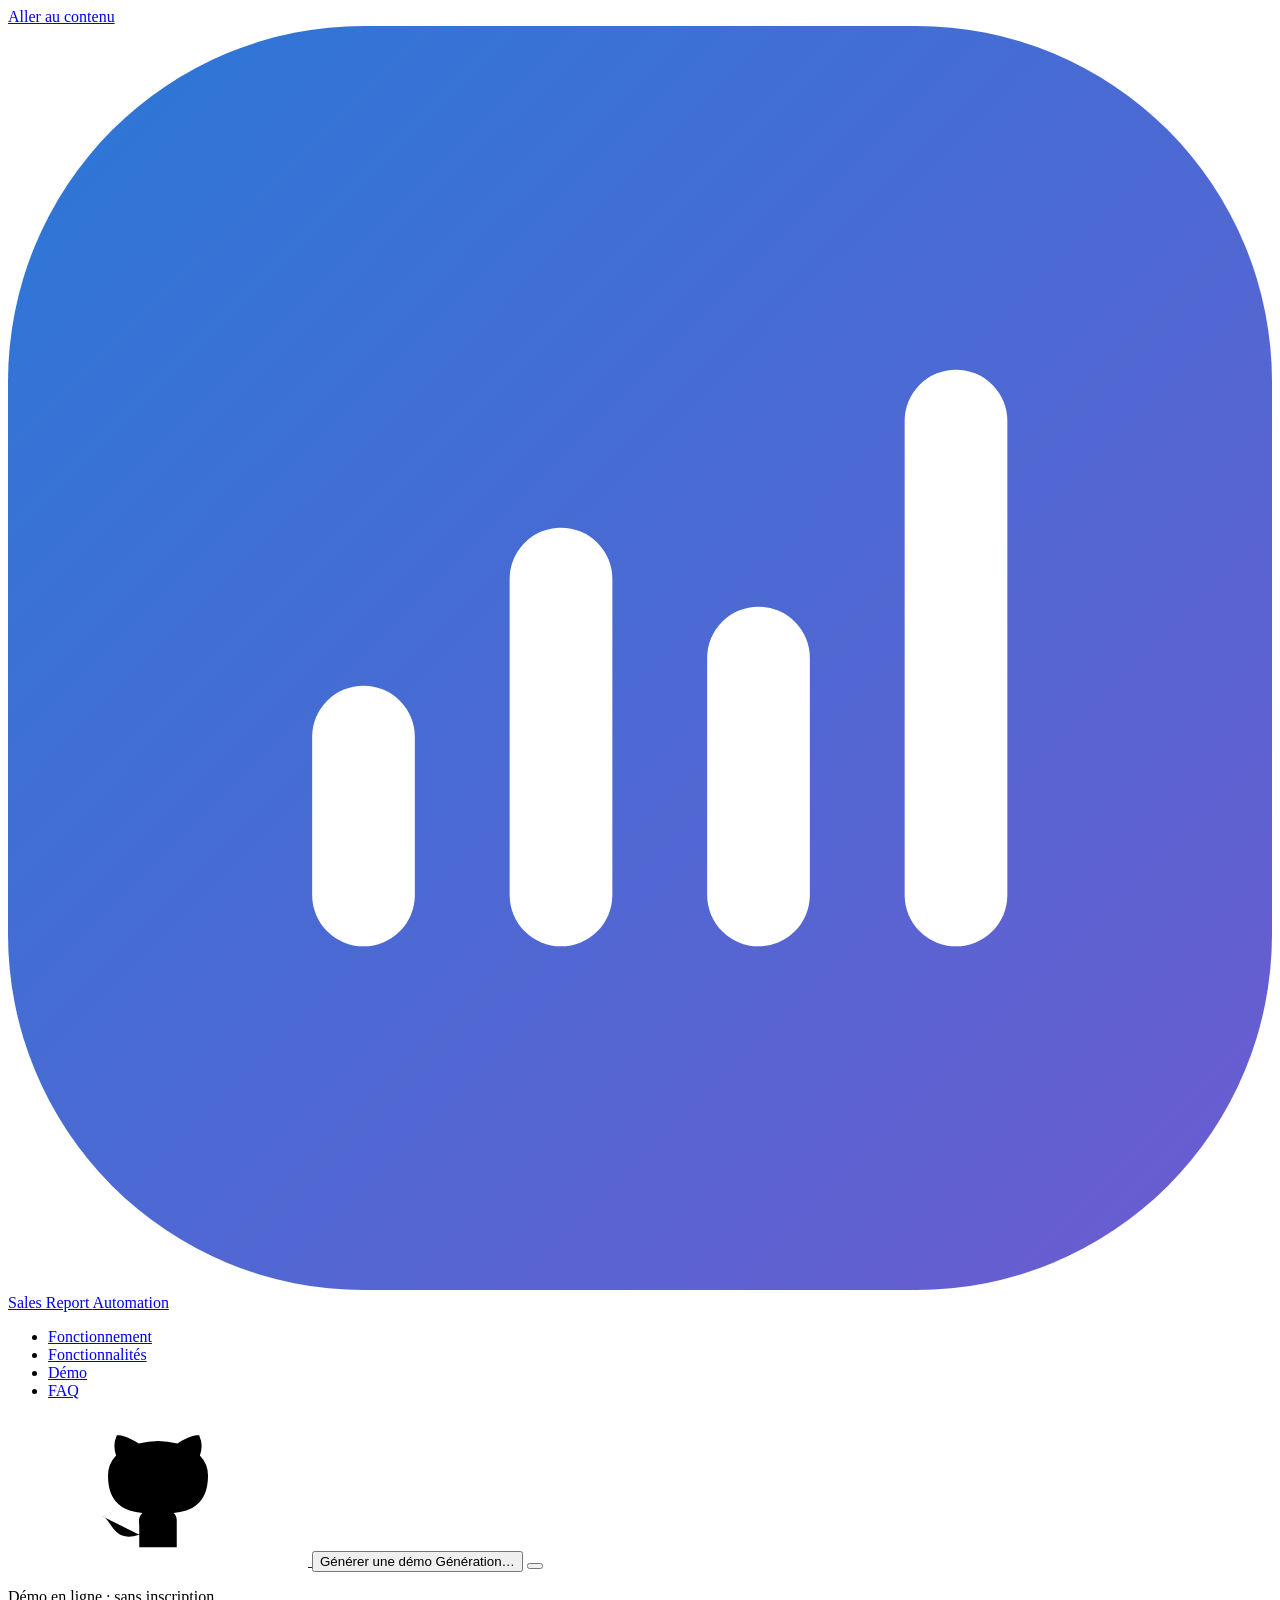
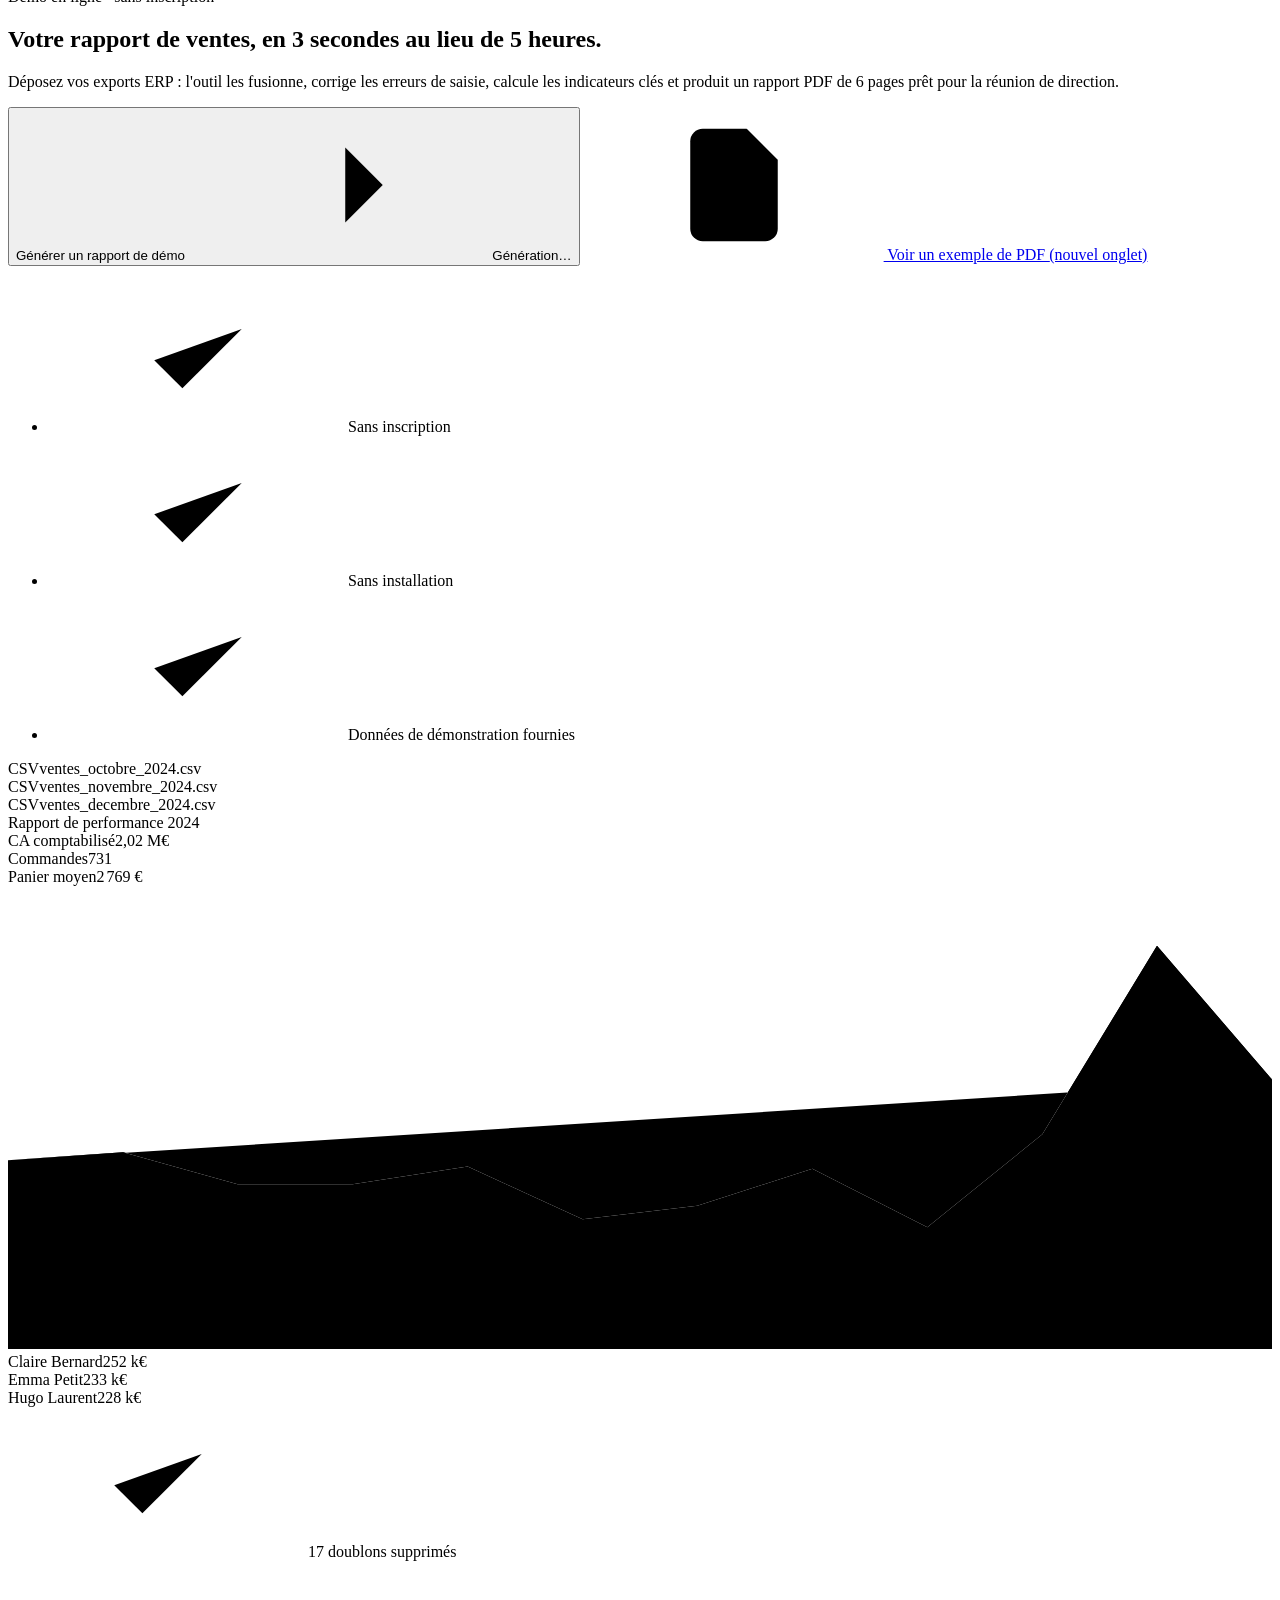
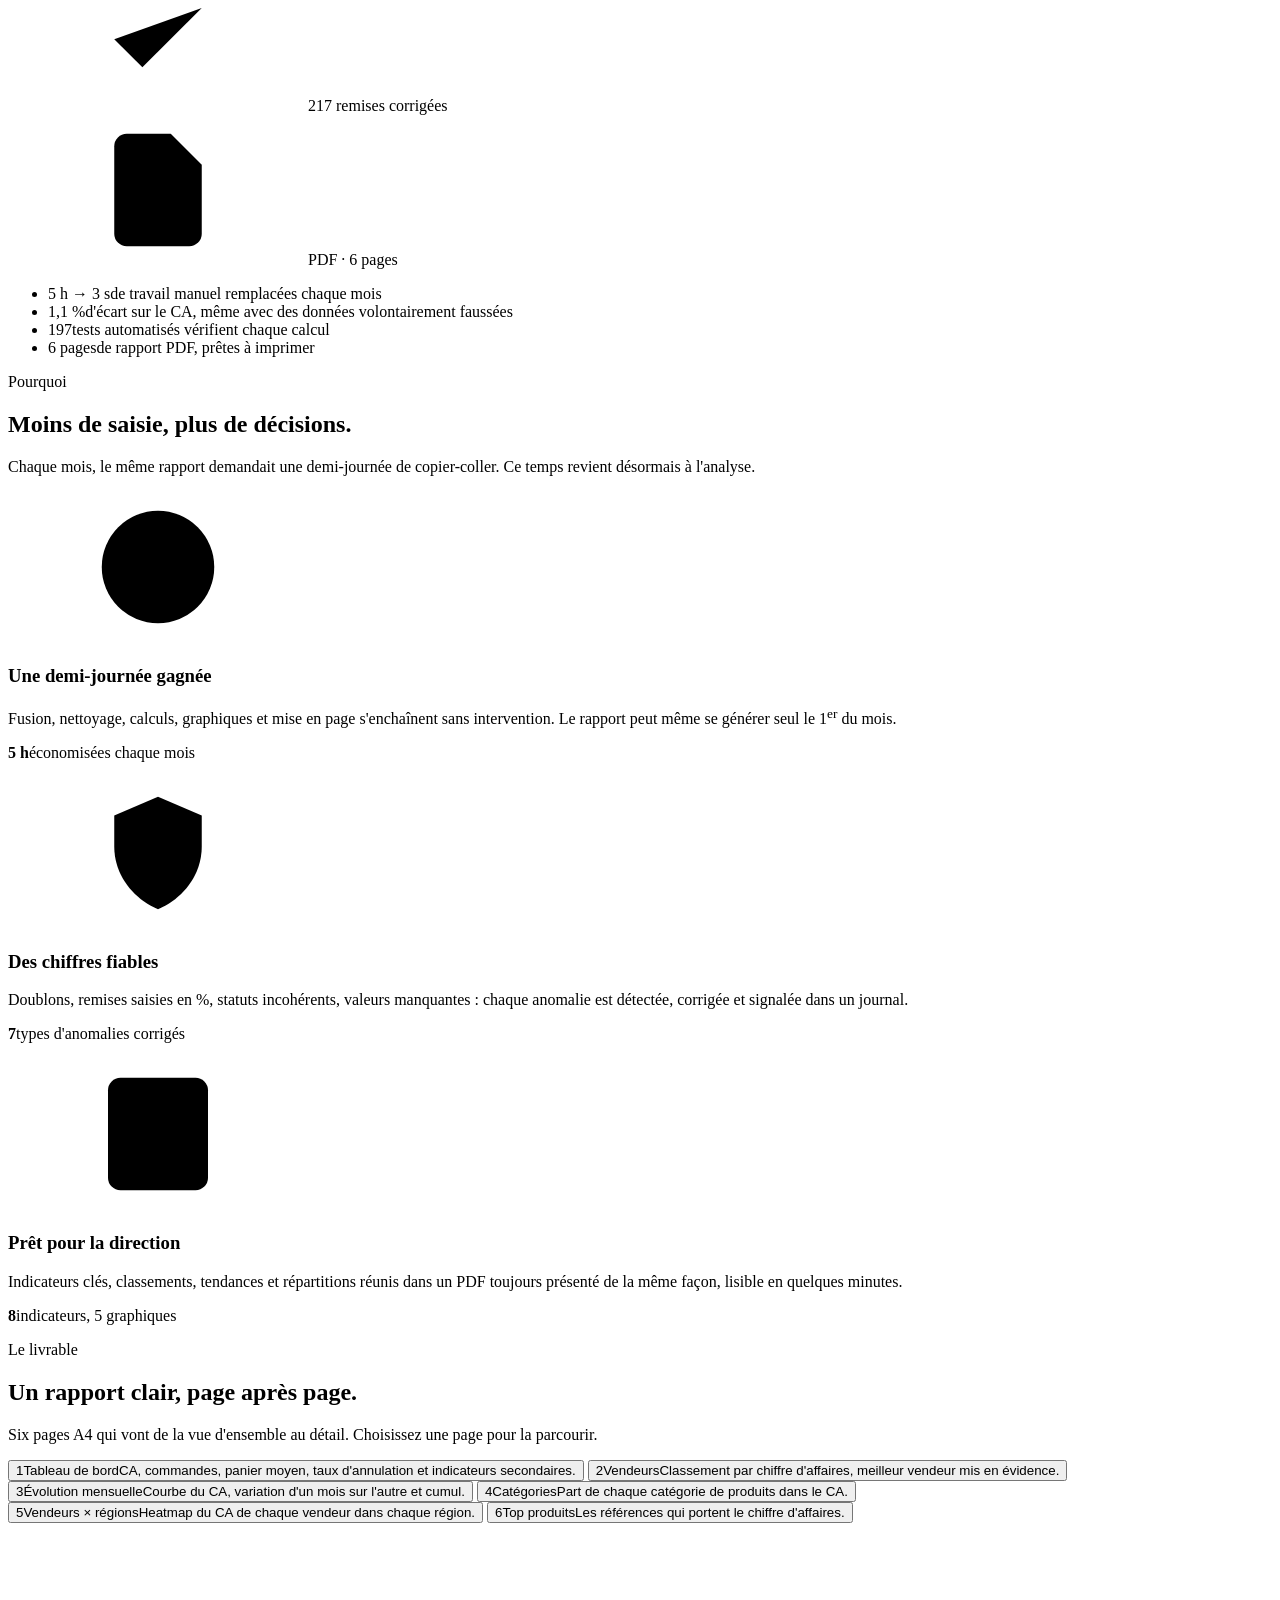
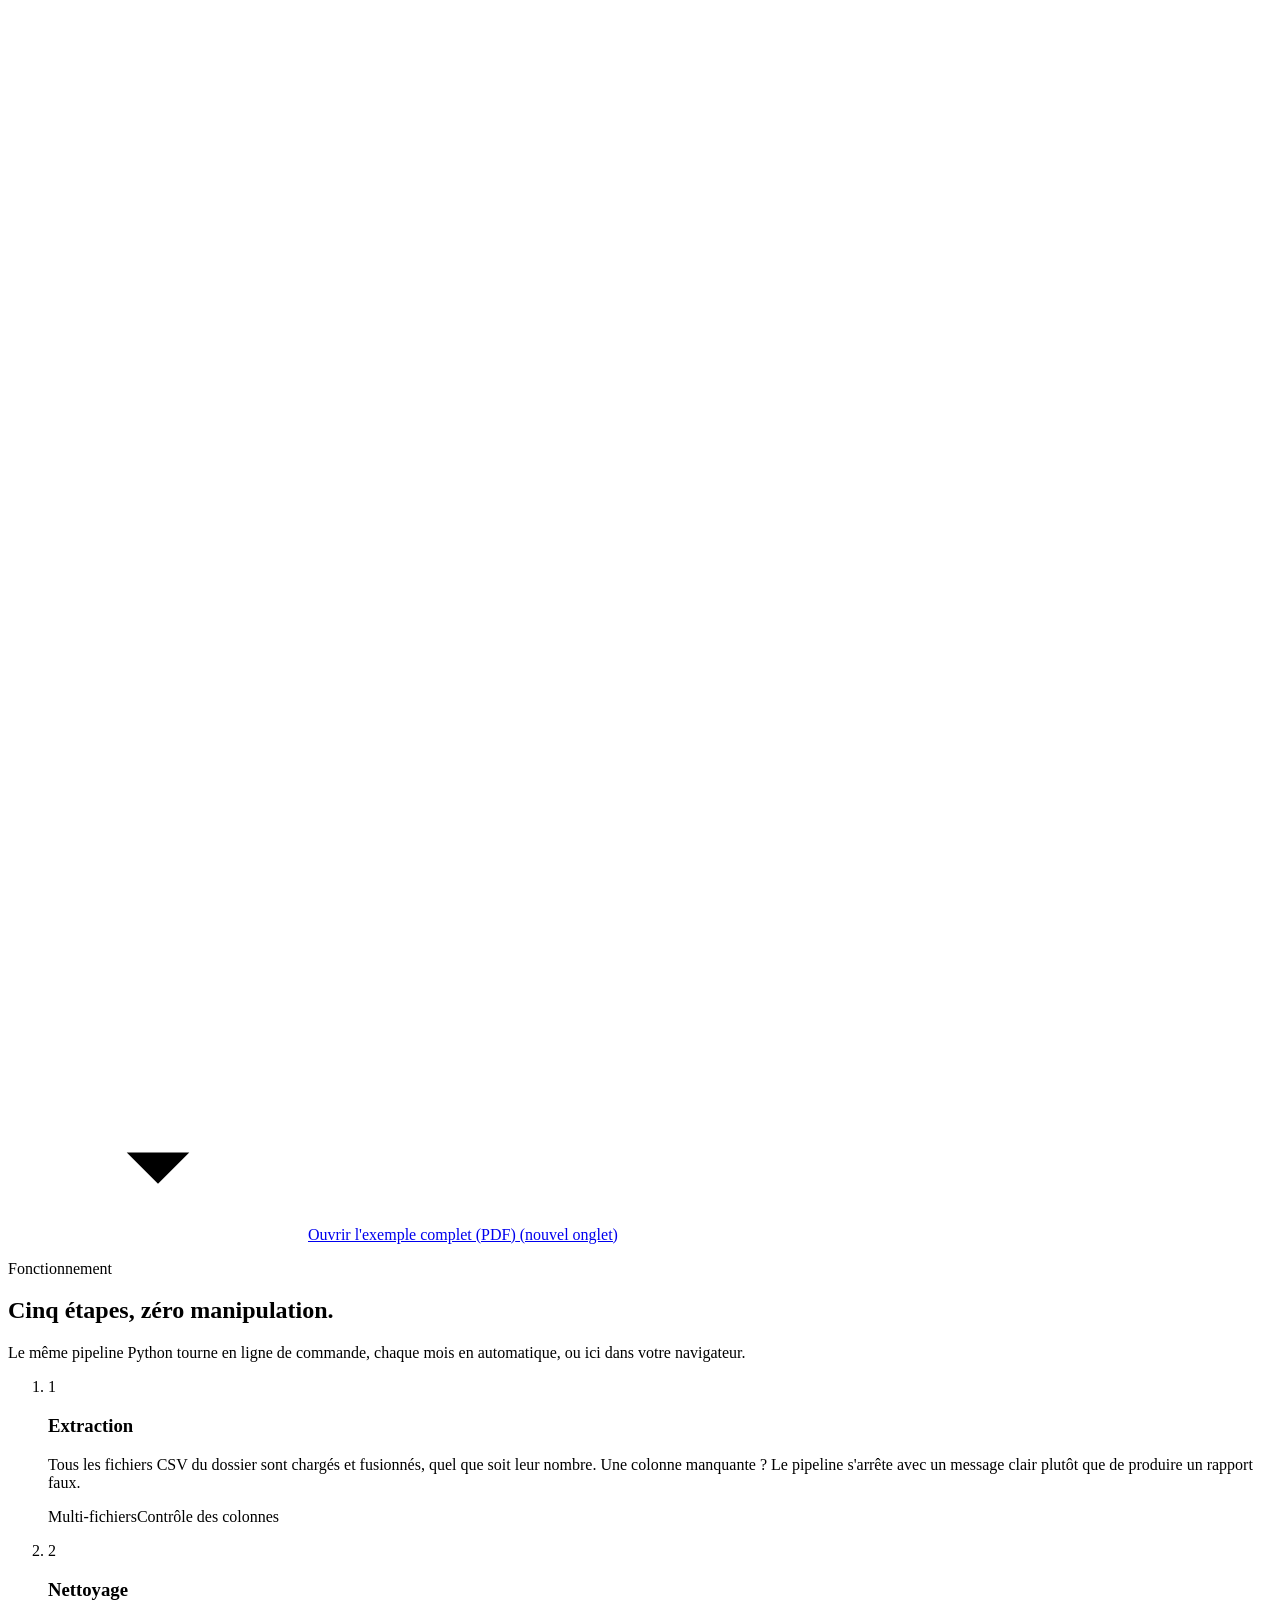
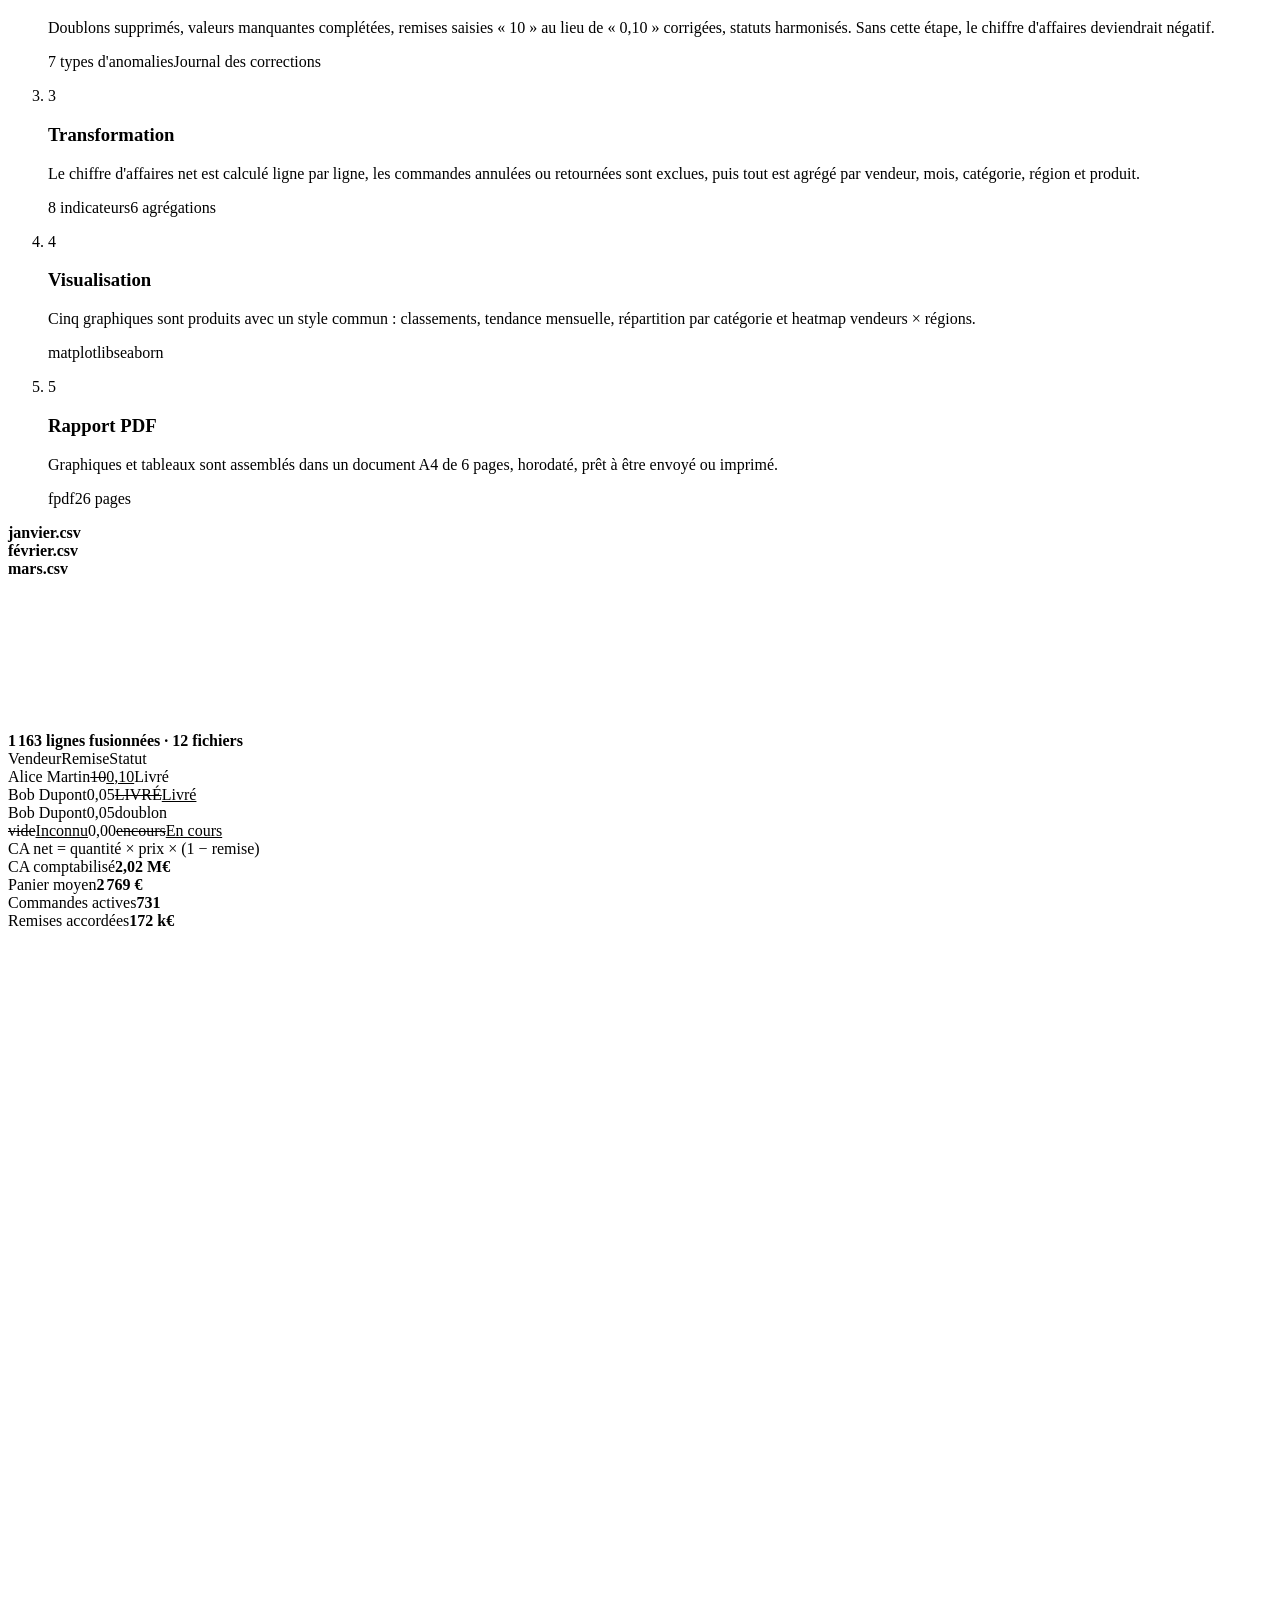
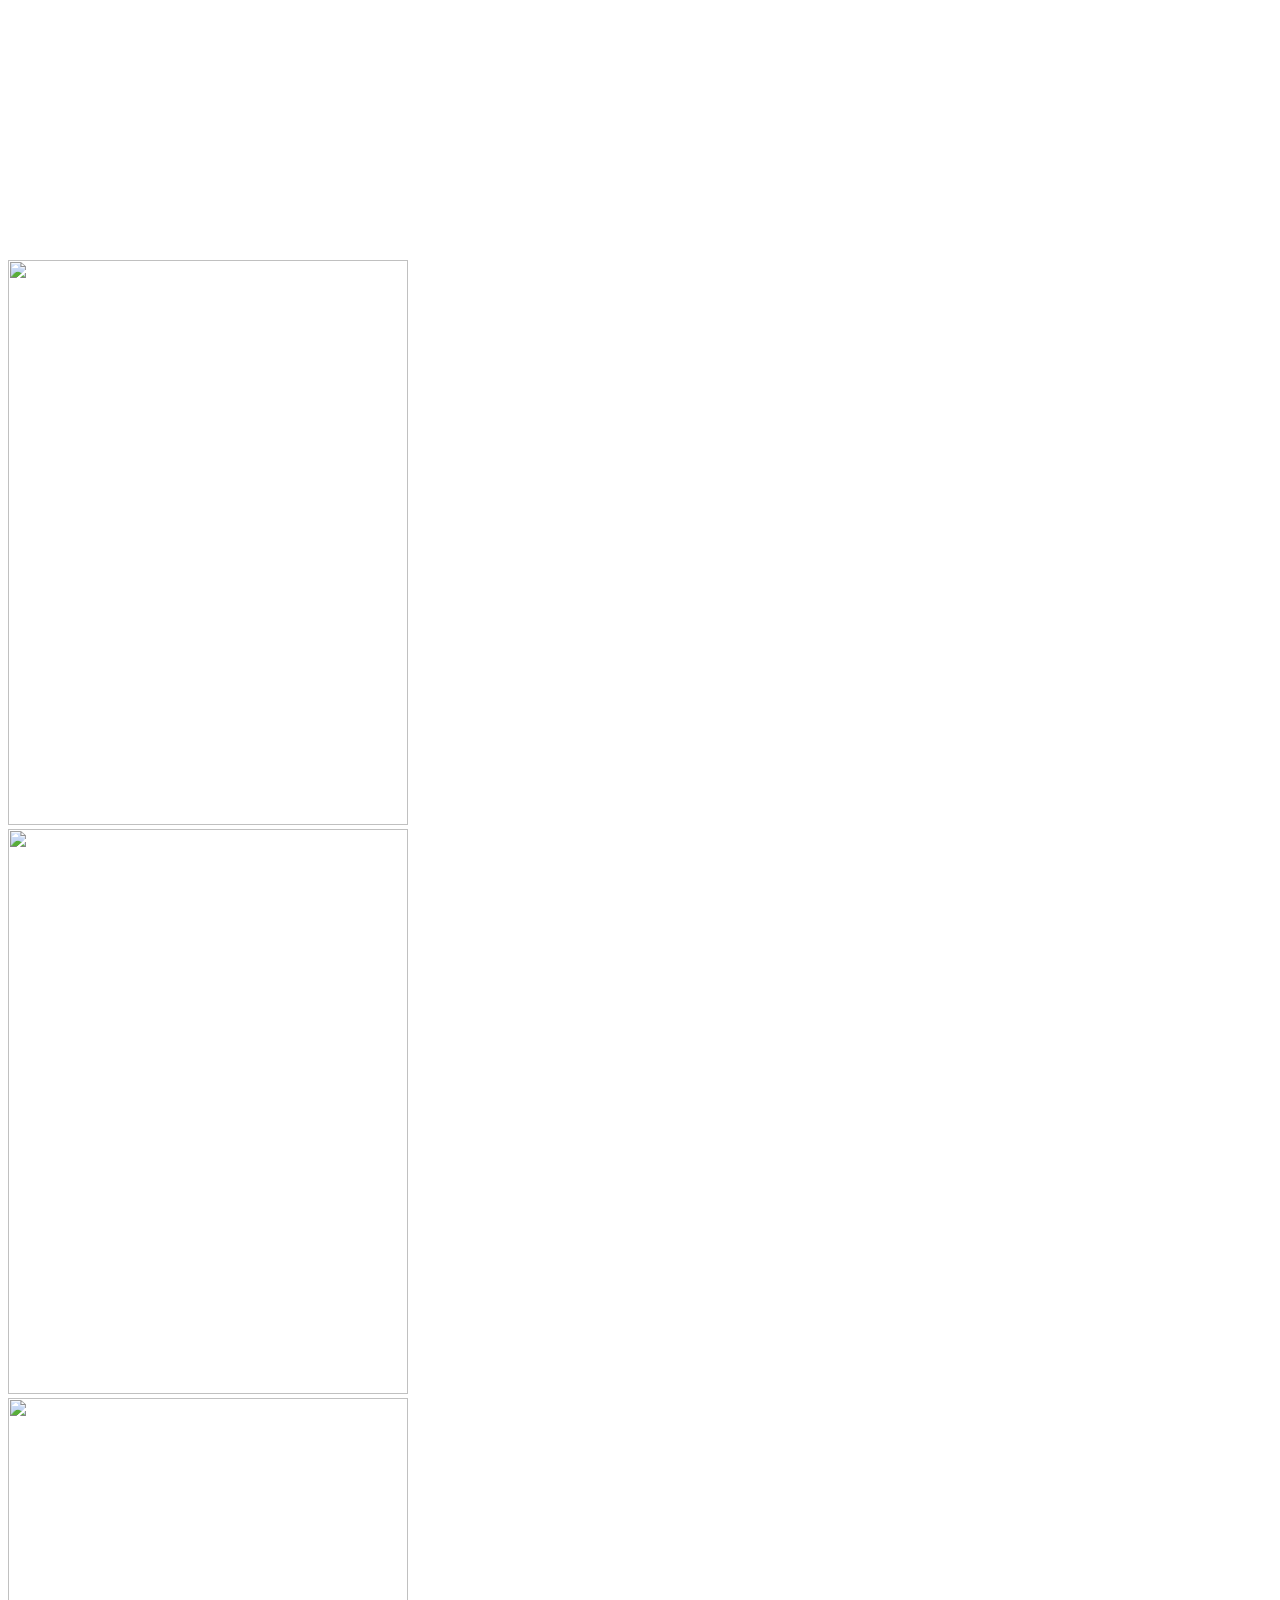
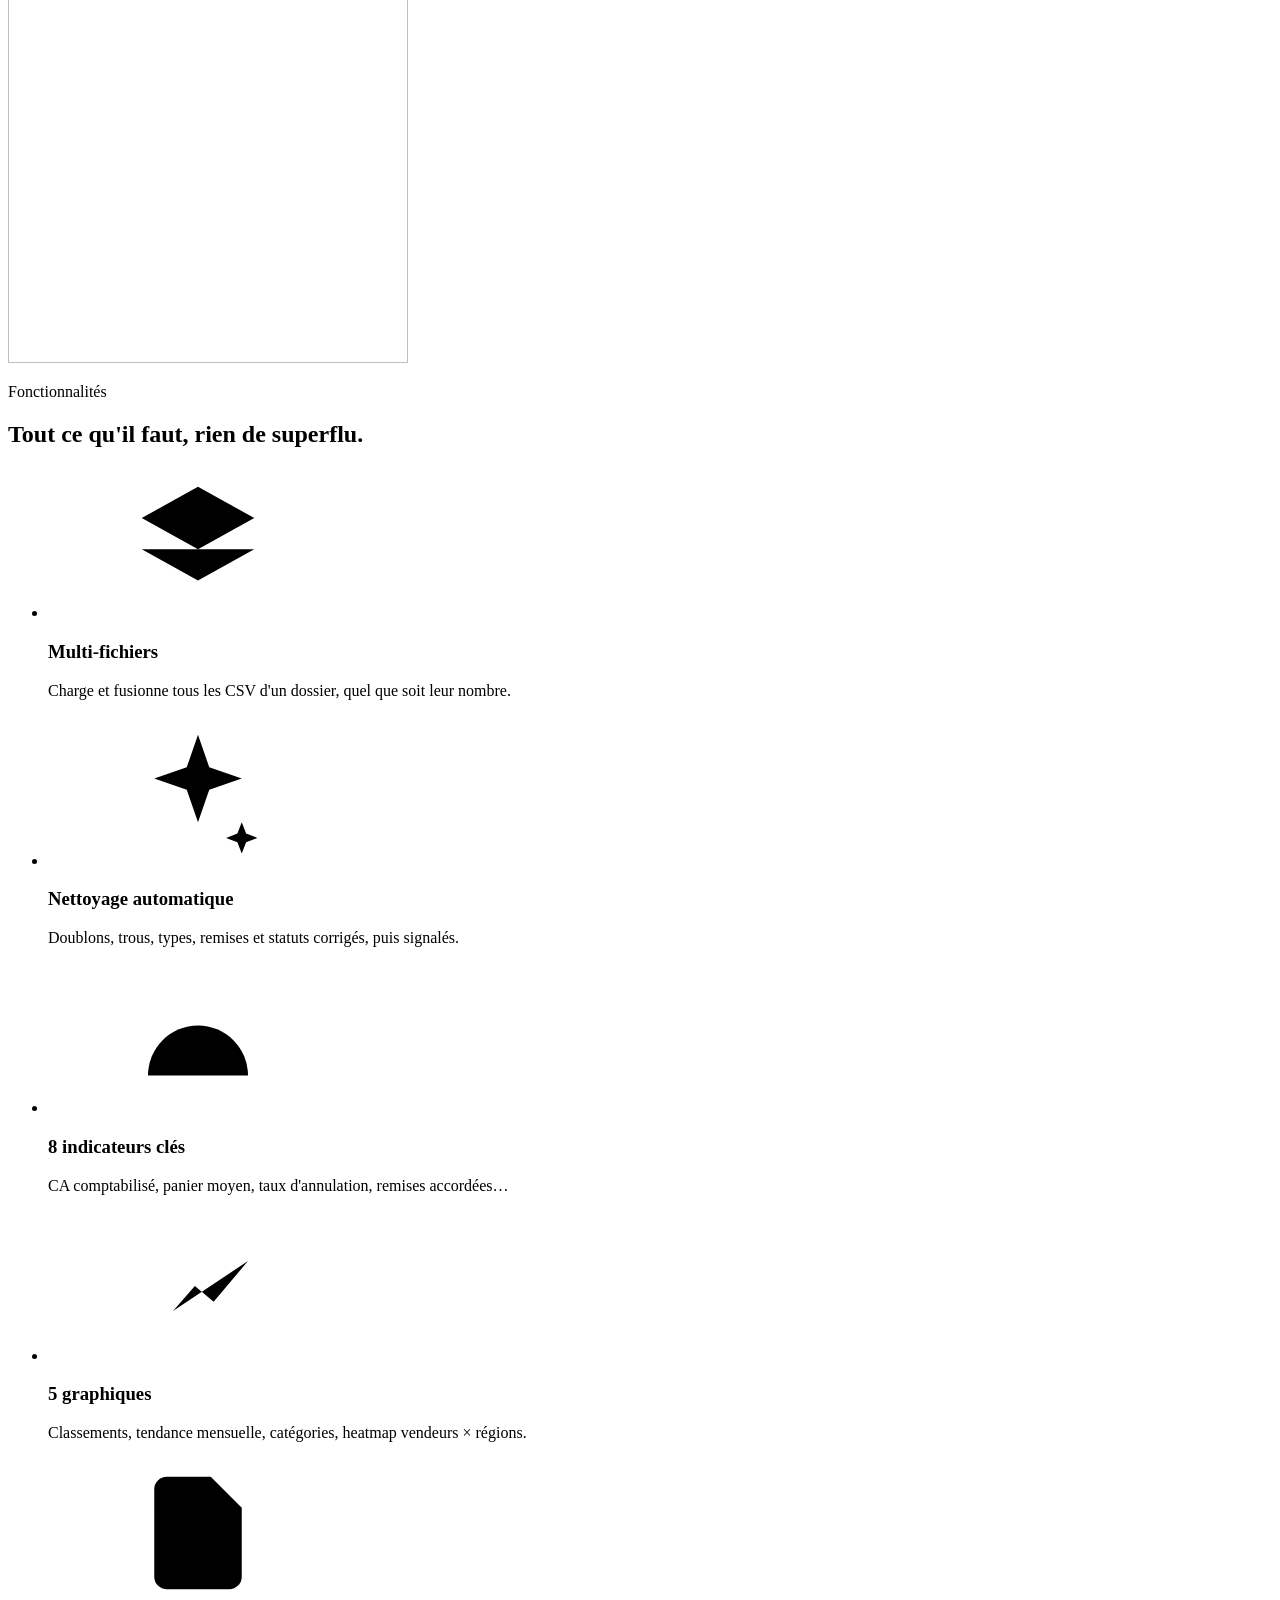
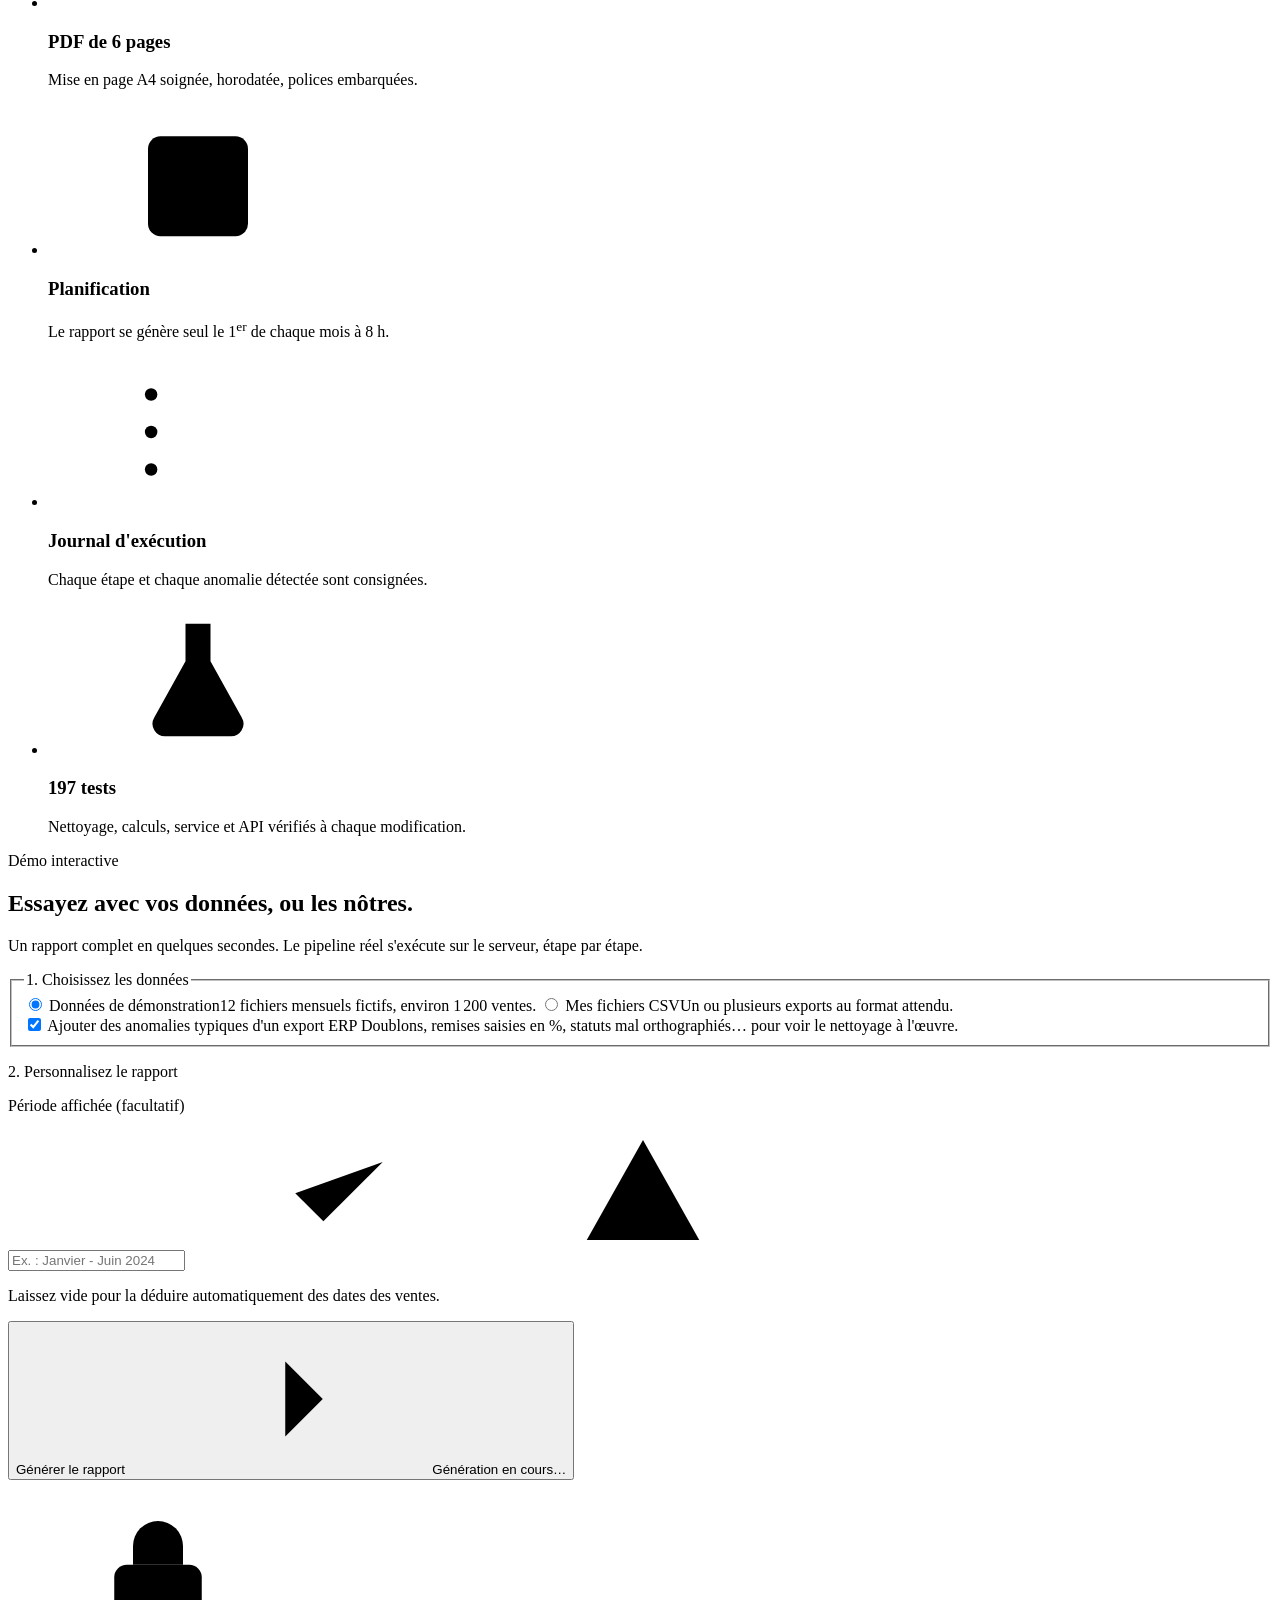
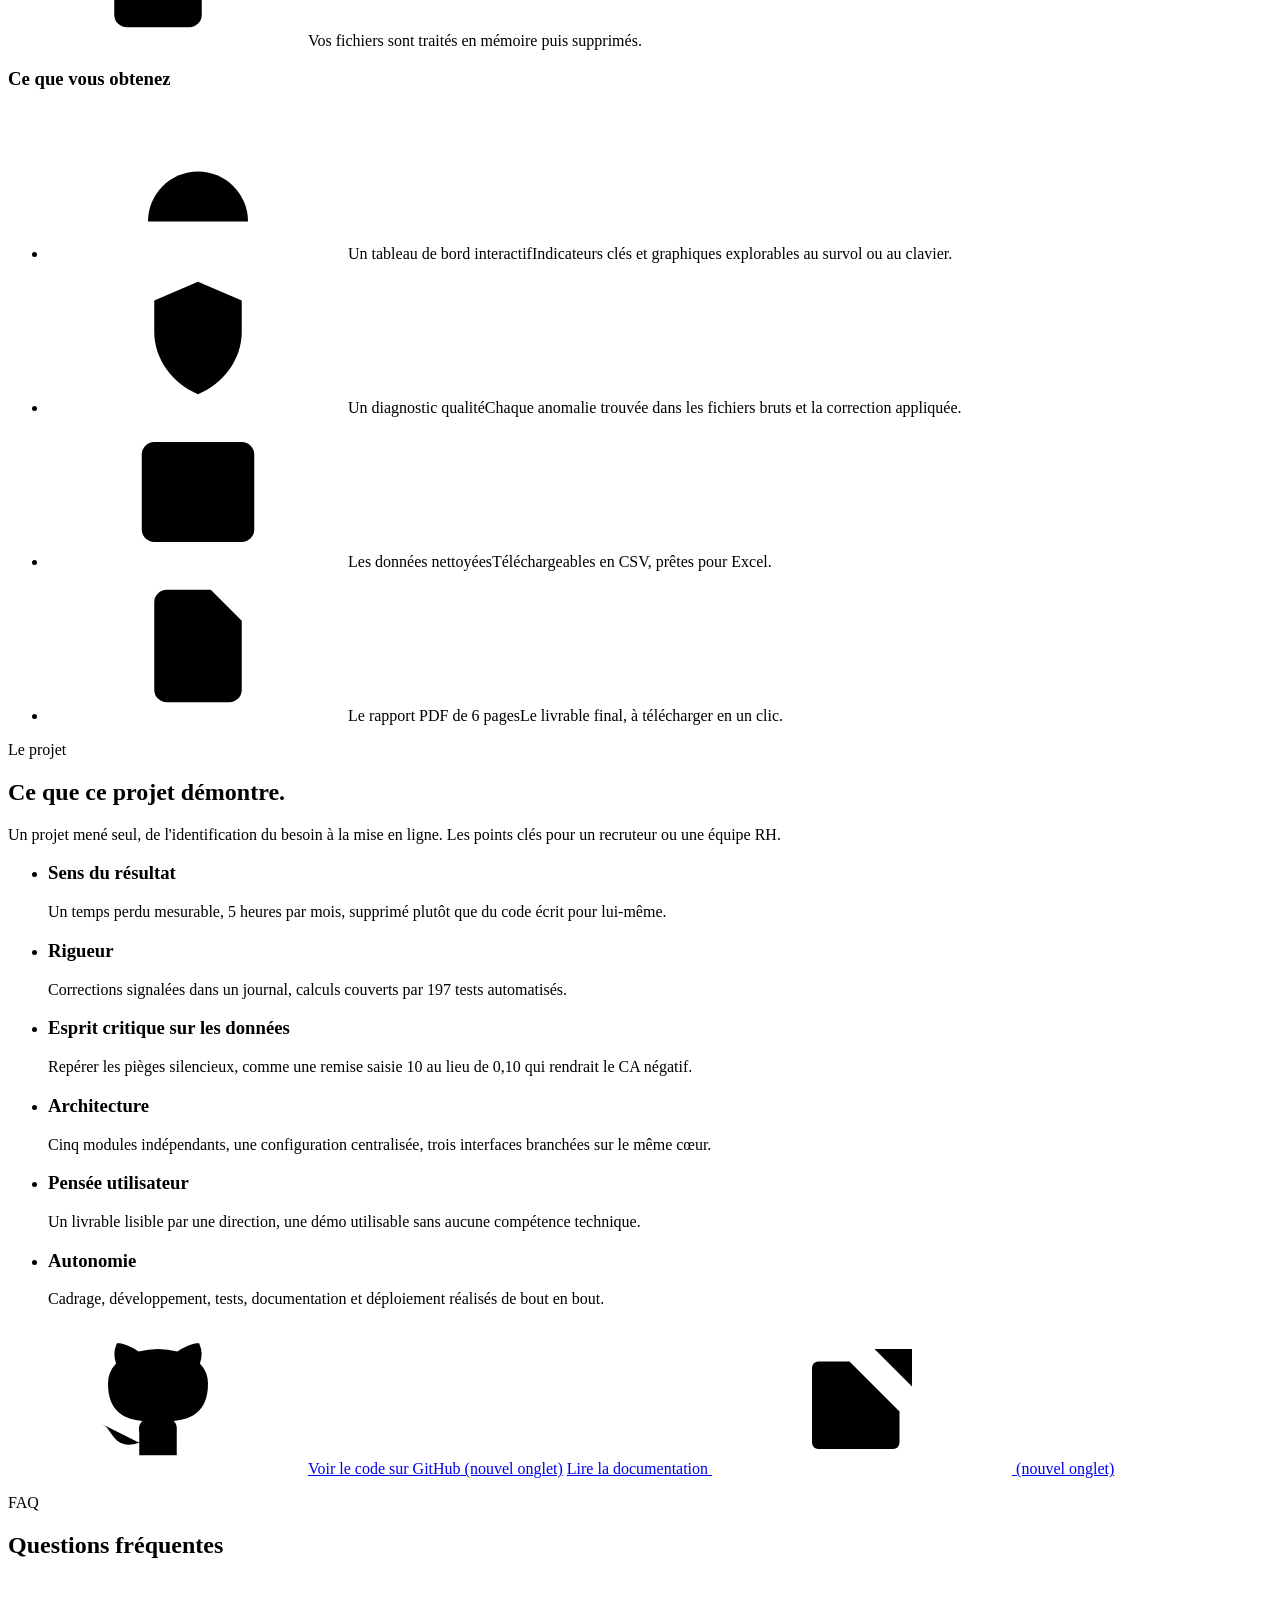
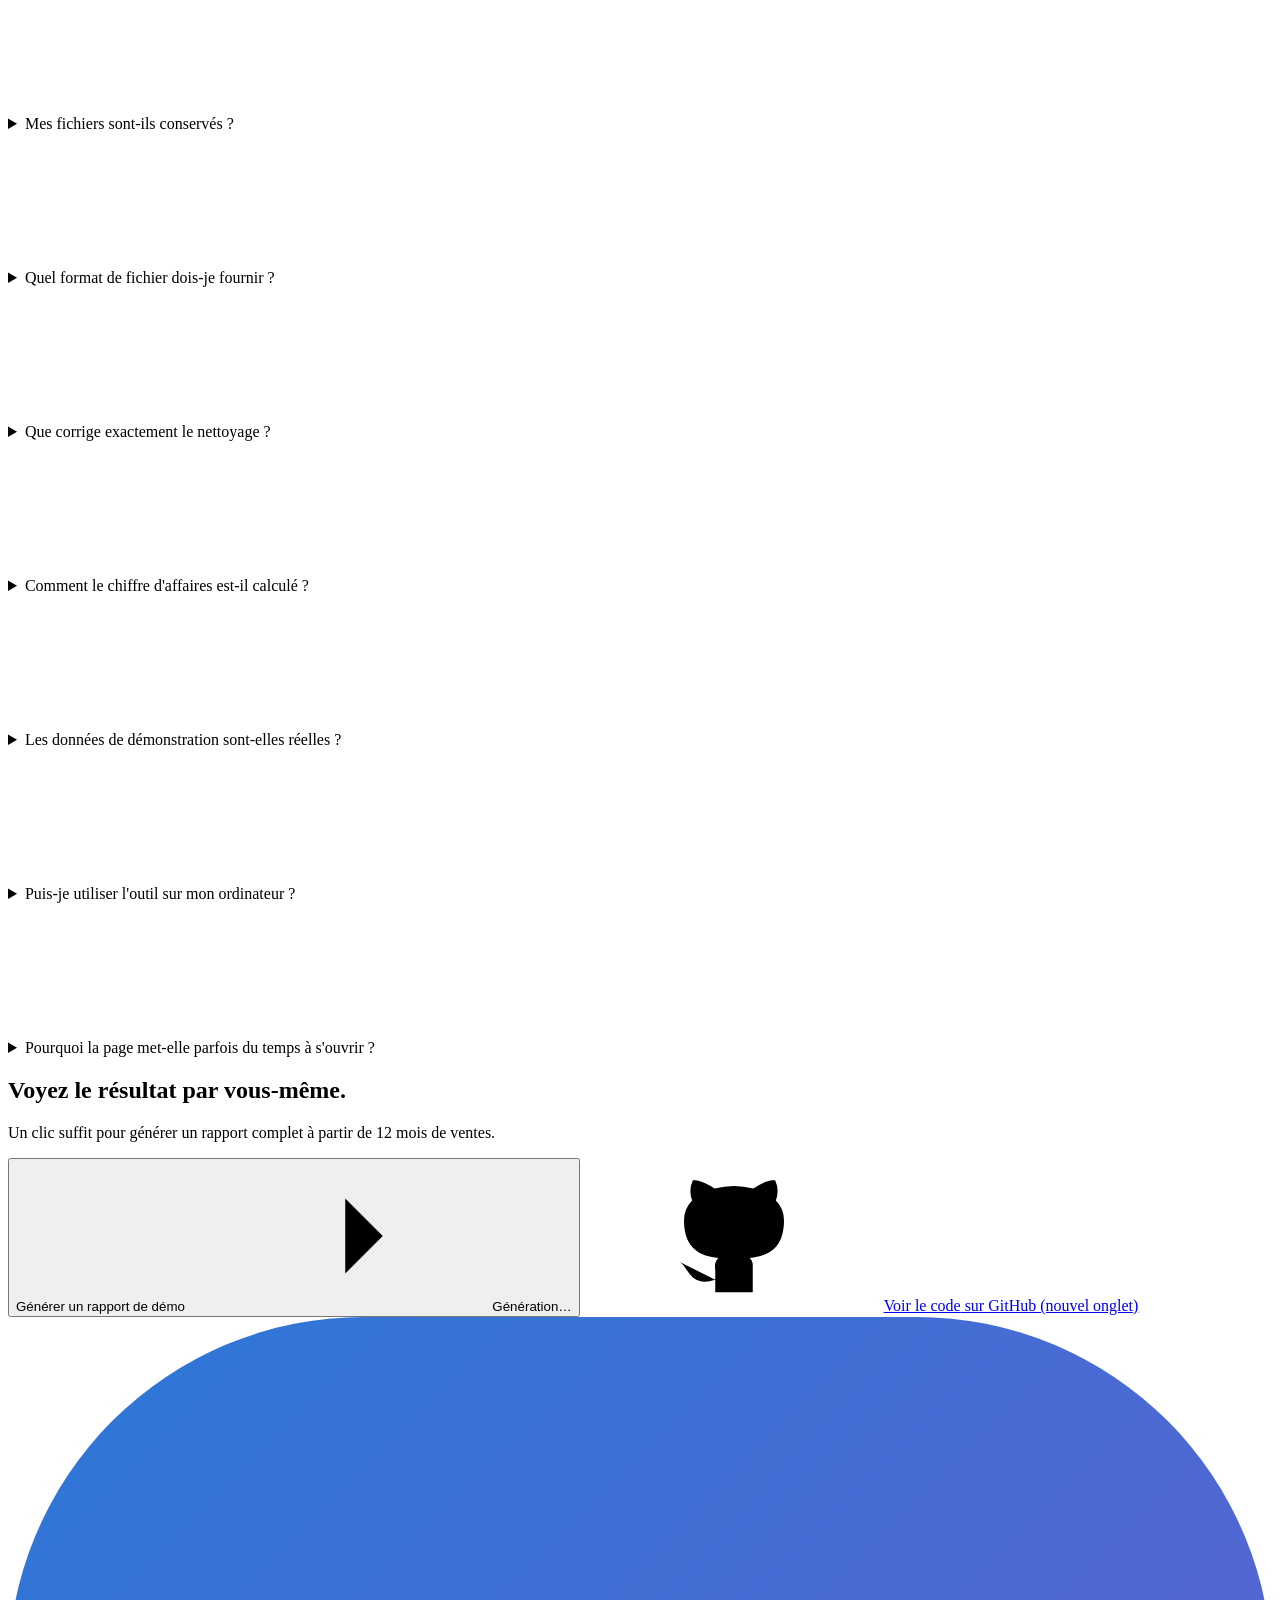
==== commit 61ed7c84: "Corrections issues de l'audit de l'interface (accessibilité, responsive, motion, performance) - Acce" ====
--- a/webapp/static/index.html
+++ b/webapp/static/index.html
@@ -10,13 +10,13 @@
   <meta property="og:title" content="Sales Report Automation">
   <meta property="og:description" content="Des exports de ventes bruts au rapport de direction, en 3 secondes au lieu de 5 heures.">
   <meta property="og:type" content="website">
-  <link rel="icon" href="/assets/img/favicon.svg?v=1" type="image/svg+xml">
+  <link rel="icon" href="/assets/img/favicon.svg" type="image/svg+xml">
   <link rel="preload" href="/assets/fonts/InterVariable-latin.woff2" as="font" type="font/woff2" crossorigin>
-  <link rel="stylesheet" href="/assets/css/tokens.css?v=1">
-  <link rel="stylesheet" href="/assets/css/base.css?v=1">
-  <link rel="stylesheet" href="/assets/css/components.css?v=1">
-  <link rel="stylesheet" href="/assets/css/sections.css?v=1">
-  <link rel="stylesheet" href="/assets/css/dashboard.css?v=1">
+  <link rel="stylesheet" href="/assets/css/tokens.css">
+  <link rel="stylesheet" href="/assets/css/base.css">
+  <link rel="stylesheet" href="/assets/css/components.css">
+  <link rel="stylesheet" href="/assets/css/sections.css">
+  <link rel="stylesheet" href="/assets/css/dashboard.css">
   <script>
     /* Masque les éléments animés avant le premier rendu (sauf mouvement réduit).
        Filet de sécurité : si le JavaScript ne démarre pas, tout redevient visible. */
@@ -26,7 +26,13 @@
       window.__motionGuard = setTimeout(function () { root.classList.remove('has-motion'); }, 3000);
     })();
   </script>
-  <script type="module" src="/assets/js/main.js?v=1"></script>
+  <script type="module" src="/assets/js/main.js"></script>
+  <link rel="modulepreload" href="/assets/js/motion.js">
+  <link rel="modulepreload" href="/assets/js/ui.js">
+  <link rel="modulepreload" href="/assets/js/format.js">
+  <link rel="modulepreload" href="/assets/js/charts.js">
+  <link rel="modulepreload" href="/assets/js/dashboard.js">
+  <link rel="modulepreload" href="/assets/js/demo.js">
 </head>
 <body>
   <a class="skip-link" href="#contenu">Aller au contenu</a>
@@ -90,7 +96,7 @@
           <svg class="icon" aria-hidden="true"><use href="#i-github"/></svg>
         </a>
         <button class="btn btn--primary btn--sm btn--cta" type="button" data-action="run-demo">
-          <span class="btn__label">Lancer la démo</span>
+          <span class="btn__label">Générer une démo</span>
           <span class="btn__state btn__state--loading"><span class="spinner" aria-hidden="true"></span>Génération…</span>
         </button>
         <button class="btn btn--ghost btn--icon menu-toggle" type="button" aria-expanded="false" aria-controls="mobile-menu" aria-label="Ouvrir le menu">
@@ -123,19 +129,19 @@
 
       <!-- Hero -->
       <section class="hero" id="accueil" aria-labelledby="hero-titre">
-        <div class="hero__bg" aria-hidden="true" data-parallax="0.25"></div>
-        <div class="hero__grid" aria-hidden="true" data-parallax="0.12"></div>
+        <div class="hero__bg" aria-hidden="true" data-parallax="0.08"></div>
+        <div class="hero__grid" aria-hidden="true" data-parallax="0.04"></div>
         <div class="hero__spot" aria-hidden="true"></div>
         <div class="container hero__inner">
           <div class="hero__copy">
-            <p class="badge" data-reveal="up"><span class="badge__dot" aria-hidden="true"></span>Démo en ligne · sans inscription</p>
-            <h1 class="display hero__title" id="hero-titre" data-reveal="up">
+            <p class="badge hero-enter" style="--step:0"><span class="badge__dot" aria-hidden="true"></span>Démo en ligne · sans inscription</p>
+            <h1 class="display hero__title hero-enter" id="hero-titre" style="--step:1">
               Votre rapport de ventes, <span class="text-gradient">en 3&nbsp;secondes</span> au lieu de 5&nbsp;heures.
             </h1>
-            <p class="lead hero__lead" data-reveal="up" data-reveal-delay="1">
-              Déposez vos exports ERP : l'outil les fusionne, corrige les erreurs de saisie, calcule les indicateurs clés et produit un rapport PDF de 6&nbsp;pages prêt pour la réunion de direction.
+            <p class="lead hero__lead hero-enter" style="--step:2">
+              Déposez vos exports ERP : l'outil les fusionne, corrige les erreurs de saisie, calcule les indicateurs clés et produit un rapport PDF de 6&nbsp;pages prêt pour la réunion de direction.
             </p>
-            <div class="hero__actions" data-reveal="up" data-reveal-delay="2">
+            <div class="hero__actions hero-enter" style="--step:3">
               <button class="btn btn--primary btn--lg" type="button" data-action="run-demo" data-magnetic>
                 <span class="btn__label">Générer un rapport de démo <svg class="icon btn__icon btn__icon--forward" aria-hidden="true"><use href="#i-arrow-right"/></svg></span>
                 <span class="btn__state btn__state--loading"><span class="spinner" aria-hidden="true"></span>Génération…</span>
@@ -146,7 +152,7 @@
                 <span class="visually-hidden">(nouvel onglet)</span>
               </a>
             </div>
-            <ul class="hero__reassure" data-reveal="up" data-reveal-delay="3">
+            <ul class="hero__reassure hero-enter" style="--step:4">
               <li><svg class="icon icon--sm" aria-hidden="true"><use href="#i-check"/></svg>Sans inscription</li>
               <li><svg class="icon icon--sm" aria-hidden="true"><use href="#i-check"/></svg>Sans installation</li>
               <li><svg class="icon icon--sm" aria-hidden="true"><use href="#i-check"/></svg>Données de démonstration fournies</li>
@@ -186,7 +192,7 @@
                   <line class="hv-chart__grid" x1="0" y1="72" x2="300" y2="72"/>
                   <line class="hv-chart__grid" x1="0" y1="109" x2="300" y2="109"/>
                   <path class="hv-chart__area" d="M0.0,65.1 L27.3,63.2 L54.5,70.8 L81.8,70.8 L109.1,66.6 L136.4,79.1 L163.6,75.9 L190.9,67.1 L218.2,81.0 L245.5,58.9 L272.7,14.2 L300.0,45.9 L300,110 L0,110 Z"/>
-                  <path class="hv-chart__line" pathLength="1" vector-effect="non-scaling-stroke" d="M0.0,65.1 L27.3,63.2 L54.5,70.8 L81.8,70.8 L109.1,66.6 L136.4,79.1 L163.6,75.9 L190.9,67.1 L218.2,81.0 L245.5,58.9 L272.7,14.2 L300.0,45.9"/>
+                  <path class="hv-chart__line" vector-effect="non-scaling-stroke" d="M0.0,65.1 L27.3,63.2 L54.5,70.8 L81.8,70.8 L109.1,66.6 L136.4,79.1 L163.6,75.9 L190.9,67.1 L218.2,81.0 L245.5,58.9 L272.7,14.2 L300.0,45.9"/>
                 </svg>
                 <div class="hv-bars">
                   <div class="hv-bar"><span class="hv-bar__name">Claire Bernard</span><span class="hv-bar__track"><span class="hv-bar__fill" style="--w:1;--i:0"></span></span><span class="hv-bar__value">252&nbsp;k€</span></div>
@@ -215,7 +221,7 @@
           <ul class="proof__list" data-reveal-group>
             <li class="proof__item" data-reveal="up"><span class="proof__value">5&nbsp;h → 3&nbsp;s</span><span class="proof__label">de travail manuel remplacées chaque mois</span></li>
             <li class="proof__item" data-reveal="up"><span class="proof__value">1,1&nbsp;%</span><span class="proof__label">d'écart sur le CA, même avec des données volontairement faussées</span></li>
-            <li class="proof__item" data-reveal="up"><span class="proof__value">88</span><span class="proof__label">tests automatisés vérifient chaque calcul</span></li>
+            <li class="proof__item" data-reveal="up"><span class="proof__value">197</span><span class="proof__label">tests automatisés vérifient chaque calcul</span></li>
             <li class="proof__item" data-reveal="up"><span class="proof__value">6&nbsp;pages</span><span class="proof__label">de rapport PDF, prêtes à imprimer</span></li>
           </ul>
         </div>
@@ -239,7 +245,7 @@
             <article class="card card--interactive benefit" data-reveal="up" data-glow>
               <span class="card__icon" aria-hidden="true"><svg class="icon"><use href="#i-shield"/></svg></span>
               <h3 class="h3 card__title">Des chiffres fiables</h3>
-              <p class="card__text">Doublons, remises saisies en %, statuts incohérents, valeurs manquantes : chaque anomalie est détectée, corrigée et signalée dans un journal.</p>
+              <p class="card__text">Doublons, remises saisies en %, statuts incohérents, valeurs manquantes : chaque anomalie est détectée, corrigée et signalée dans un journal.</p>
               <p class="benefit__metric"><strong>7</strong><span>types d'anomalies corrigés</span></p>
             </article>
             <article class="card card--interactive benefit" data-reveal="up" data-glow>
@@ -295,13 +301,13 @@
               <li class="story-step is-active" data-step="0">
                 <span class="story-step__num" aria-hidden="true">1</span>
                 <h3 class="h3">Extraction</h3>
-                <p class="story-step__text">Tous les fichiers CSV du dossier sont chargés et fusionnés, quel que soit leur nombre. Une colonne manquante ? Le pipeline s'arrête avec un message clair plutôt que de produire un rapport faux.</p>
+                <p class="story-step__text">Tous les fichiers CSV du dossier sont chargés et fusionnés, quel que soit leur nombre. Une colonne manquante ? Le pipeline s'arrête avec un message clair plutôt que de produire un rapport faux.</p>
                 <p class="story-step__tags"><span class="tag">Multi-fichiers</span><span class="tag">Contrôle des colonnes</span></p>
               </li>
               <li class="story-step" data-step="1">
                 <span class="story-step__num" aria-hidden="true">2</span>
                 <h3 class="h3">Nettoyage</h3>
-                <p class="story-step__text">Doublons supprimés, valeurs manquantes complétées, remises saisies « 10 » au lieu de « 0,10 » corrigées, statuts harmonisés. Sans cette étape, le chiffre d'affaires deviendrait négatif.</p>
+                <p class="story-step__text">Doublons supprimés, valeurs manquantes complétées, remises saisies « 10 » au lieu de « 0,10 » corrigées, statuts harmonisés. Sans cette étape, le chiffre d'affaires deviendrait négatif.</p>
                 <p class="story-step__tags"><span class="tag">7 types d'anomalies</span><span class="tag">Journal des corrections</span></p>
               </li>
               <li class="story-step" data-step="2">
@@ -313,7 +319,7 @@
               <li class="story-step" data-step="3">
                 <span class="story-step__num" aria-hidden="true">4</span>
                 <h3 class="h3">Visualisation</h3>
-                <p class="story-step__text">Cinq graphiques sont produits avec un style commun : classements, tendance mensuelle, répartition par catégorie et heatmap vendeurs × régions.</p>
+                <p class="story-step__text">Cinq graphiques sont produits avec un style commun : classements, tendance mensuelle, répartition par catégorie et heatmap vendeurs × régions.</p>
                 <p class="story-step__tags"><span class="tag">matplotlib</span><span class="tag">seaborn</span></p>
               </li>
               <li class="story-step" data-step="4">
@@ -334,7 +340,7 @@
                       <div class="ill-file"><b>mars.csv</b><i></i><i></i></div>
                     </div>
                     <svg class="icon icon--lg ill-arrow"><use href="#i-arrow-right" transform="rotate(90 12 12)"/></svg>
-                    <div class="ill-merged"><b>1 163 lignes fusionnées · 12 fichiers</b><i></i><i></i><i style="width:70%"></i></div>
+                    <div class="ill-merged"><b>1 163 lignes fusionnées · 12 fichiers</b><i></i><i></i><i style="width:70%"></i></div>
                   </div>
                 </div>
               </div>
@@ -368,7 +374,7 @@
                 <div class="story-frame">
                   <div class="ill ill-charts">
                     <div class="ill-chart"><div class="ill-cols"><i style="height:100%"></i><i style="height:92%"></i><i style="height:90%"></i><i style="height:82%"></i><i style="height:74%"></i><i style="height:66%"></i></div></div>
-                    <div class="ill-chart"><svg viewBox="0 0 120 88"><path d="M0,58 L11,57 L22,62 L33,62 L44,59 L55,67 L66,65 L77,59 L88,68 L99,53 L110,14 L120,40" fill="none" stroke="var(--viz-series)" stroke-width="2" stroke-linejoin="round" stroke-linecap="round"/></svg></div>
+                    <div class="ill-chart"><svg viewBox="0 0 120 88" preserveAspectRatio="none"><path vector-effect="non-scaling-stroke" d="M0,58 L11,57 L22,62 L33,62 L44,59 L55,67 L66,65 L77,59 L88,68 L99,53 L110,14 L120,40" fill="none" stroke="var(--viz-series)" stroke-width="2" stroke-linejoin="round" stroke-linecap="round"/></svg></div>
                     <div class="ill-heat">
                       <i style="background:#cde2fb"></i><i style="background:#6da7ec"></i><i style="background:#9ec5f4"></i><i style="background:#2a78d6"></i><i style="background:#b7d3f6"></i><i style="background:#86b6ef"></i>
                       <i style="background:#5598e7"></i><i style="background:#cde2fb"></i><i style="background:#1c5cab"></i><i style="background:#9ec5f4"></i><i style="background:#6da7ec"></i><i style="background:#b7d3f6"></i>
@@ -405,7 +411,7 @@
             <li class="card card--interactive" data-reveal="up" data-glow><span class="card__icon" aria-hidden="true"><svg class="icon"><use href="#i-file"/></svg></span><h3 class="h3 card__title">PDF de 6 pages</h3><p class="card__text">Mise en page A4 soignée, horodatée, polices embarquées.</p></li>
             <li class="card card--interactive" data-reveal="up" data-glow><span class="card__icon" aria-hidden="true"><svg class="icon"><use href="#i-calendar"/></svg></span><h3 class="h3 card__title">Planification</h3><p class="card__text">Le rapport se génère seul le 1<sup>er</sup> de chaque mois à 8&nbsp;h.</p></li>
             <li class="card card--interactive" data-reveal="up" data-glow><span class="card__icon" aria-hidden="true"><svg class="icon"><use href="#i-list"/></svg></span><h3 class="h3 card__title">Journal d'exécution</h3><p class="card__text">Chaque étape et chaque anomalie détectée sont consignées.</p></li>
-            <li class="card card--interactive" data-reveal="up" data-glow><span class="card__icon" aria-hidden="true"><svg class="icon"><use href="#i-flask"/></svg></span><h3 class="h3 card__title">88 tests</h3><p class="card__text">Nettoyage, calculs et interface vérifiés à chaque modification.</p></li>
+            <li class="card card--interactive" data-reveal="up" data-glow><span class="card__icon" aria-hidden="true"><svg class="icon"><use href="#i-flask"/></svg></span><h3 class="h3 card__title">197 tests</h3><p class="card__text">Nettoyage, calculs, service et API vérifiés à chaque modification.</p></li>
           </ul>
         </div>
       </section>
@@ -426,7 +432,7 @@
                 <div class="choices">
                   <label class="choice">
                     <input class="choice__input" type="radio" name="source" value="demo" checked>
-                    <span class="choice__box"><span class="choice__radio" aria-hidden="true"></span><span class="choice__title">Données de démonstration</span><span class="choice__desc">12 fichiers mensuels fictifs, environ 1 200 ventes.</span></span>
+                    <span class="choice__box"><span class="choice__radio" aria-hidden="true"></span><span class="choice__title">Données de démonstration</span><span class="choice__desc">12 fichiers mensuels fictifs, environ 1 200 ventes.</span></span>
                   </label>
                   <label class="choice">
                     <input class="choice__input" type="radio" name="source" value="fichiers">
@@ -497,7 +503,7 @@
               </ul>
               <div class="callout last-report" id="last-report" hidden>
                 <span>Un rapport est déjà prêt.</span>
-                <button class="btn btn--secondary btn--sm" type="button" data-nav="rapport">Le revoir <svg class="icon btn__icon btn__icon--forward" aria-hidden="true"><use href="#i-arrow-right"/></svg></button>
+                <button class="btn btn--secondary btn--sm" type="button" data-nav="rapport">Revoir le rapport <svg class="icon btn__icon btn__icon--forward" aria-hidden="true"><use href="#i-arrow-right"/></svg></button>
               </div>
             </aside>
           </div>
@@ -514,7 +520,7 @@
           </div>
           <ul class="skills" data-reveal-group>
             <li class="skill" data-reveal="up"><h3 class="skill__title">Sens du résultat</h3><p class="skill__text">Un temps perdu mesurable, 5 heures par mois, supprimé plutôt que du code écrit pour lui-même.</p></li>
-            <li class="skill" data-reveal="up"><h3 class="skill__title">Rigueur</h3><p class="skill__text">Corrections signalées dans un journal, calculs couverts par 88 tests automatisés.</p></li>
+            <li class="skill" data-reveal="up"><h3 class="skill__title">Rigueur</h3><p class="skill__text">Corrections signalées dans un journal, calculs couverts par 197 tests automatisés.</p></li>
             <li class="skill" data-reveal="up"><h3 class="skill__title">Esprit critique sur les données</h3><p class="skill__text">Repérer les pièges silencieux, comme une remise saisie 10 au lieu de 0,10 qui rendrait le CA négatif.</p></li>
             <li class="skill" data-reveal="up"><h3 class="skill__title">Architecture</h3><p class="skill__text">Cinq modules indépendants, une configuration centralisée, trois interfaces branchées sur le même cœur.</p></li>
             <li class="skill" data-reveal="up"><h3 class="skill__title">Pensée utilisateur</h3><p class="skill__text">Un livrable lisible par une direction, une démo utilisable sans aucune compétence technique.</p></li>
@@ -542,36 +548,36 @@
             <details class="accordion__item">
               <summary class="accordion__summary">Quel format de fichier dois-je fournir&nbsp;?<span class="accordion__chevron" aria-hidden="true"><svg class="icon icon--sm"><use href="#i-plus"/></svg></span></summary>
               <div class="accordion__content">
-                <p>Un ou plusieurs fichiers CSV séparés par des virgules, encodés en UTF-8, avec ces 9 colonnes dans n'importe quel ordre : <code>date</code>, <code>vendeur</code>, <code>region</code>, <code>produit</code>, <code>categorie</code>, <code>quantite</code>, <code>prix_unitaire</code>, <code>remise</code>, <code>statut</code>.</p>
+                <p>Un ou plusieurs fichiers CSV séparés par des virgules, encodés en UTF-8, avec ces 9 colonnes dans n'importe quel ordre : <code>date</code>, <code>vendeur</code>, <code>region</code>, <code>produit</code>, <code>categorie</code>, <code>quantite</code>, <code>prix_unitaire</code>, <code>remise</code>, <code>statut</code>.</p>
                 <p><a href="/api/modele.csv" download>Télécharger un fichier modèle</a></p>
               </div>
             </details>
             <details class="accordion__item">
               <summary class="accordion__summary">Que corrige exactement le nettoyage&nbsp;?<span class="accordion__chevron" aria-hidden="true"><svg class="icon icon--sm"><use href="#i-plus"/></svg></span></summary>
               <div class="accordion__content"><ul>
-                <li>Doublons exacts : supprimés.</li>
-                <li>Date manquante ou illisible : ligne écartée.</li>
-                <li>Texte manquant : remplacé par « Inconnu ». Montant manquant : remplacé par la médiane.</li>
-                <li>Remise saisie en pourcentage (10 au lieu de 0,10) : divisée par 100.</li>
-                <li>Quantité ou prix négatif : ramené à 0.</li>
-                <li>Statuts mal orthographiés (livre, LIVRÉ…) : harmonisés.</li>
+                <li>Doublons exacts : supprimés.</li>
+                <li>Date manquante ou illisible : ligne écartée.</li>
+                <li>Texte manquant : remplacé par « Inconnu ». Montant manquant : remplacé par la médiane.</li>
+                <li>Remise saisie en pourcentage (10 au lieu de 0,10) : divisée par 100.</li>
+                <li>Quantité ou prix négatif : ramené à 0.</li>
+                <li>Statuts mal orthographiés (livre, LIVRÉ…) : harmonisés.</li>
               </ul></div>
             </details>
             <details class="accordion__item">
               <summary class="accordion__summary">Comment le chiffre d'affaires est-il calculé&nbsp;?<span class="accordion__chevron" aria-hidden="true"><svg class="icon icon--sm"><use href="#i-plus"/></svg></span></summary>
-              <div class="accordion__content"><p>Pour chaque ligne : <code>quantité × prix unitaire × (1 − remise)</code>. Les commandes annulées ou retournées sont exclues du chiffre d'affaires comptabilisé et comptent dans le taux d'annulation.</p></div>
+              <div class="accordion__content"><p>Pour chaque ligne : <code>quantité × prix unitaire × (1 − remise)</code>. Les commandes annulées ou retournées sont exclues du chiffre d'affaires comptabilisé et comptent dans le taux d'annulation.</p></div>
             </details>
             <details class="accordion__item">
               <summary class="accordion__summary">Les données de démonstration sont-elles réelles&nbsp;?<span class="accordion__chevron" aria-hidden="true"><svg class="icon icon--sm"><use href="#i-plus"/></svg></span></summary>
-              <div class="accordion__content"><p>Non. Elles sont générées par un script avec une graine fixe : 10 vendeurs fictifs, 6 régions, 15 produits sur l'année 2024. Les chiffres illustrent le fonctionnement de l'outil, pas une entreprise réelle.</p></div>
+              <div class="accordion__content"><p>Non. Elles sont générées par un script avec une graine fixe : 10 vendeurs fictifs, 6 régions, 15 produits sur l'année 2024. Les chiffres illustrent le fonctionnement de l'outil, pas une entreprise réelle.</p></div>
             </details>
             <details class="accordion__item">
               <summary class="accordion__summary">Puis-je utiliser l'outil sur mon ordinateur&nbsp;?<span class="accordion__chevron" aria-hidden="true"><svg class="icon icon--sm"><use href="#i-plus"/></svg></span></summary>
-              <div class="accordion__content"><p>Oui. Le code est open source (licence MIT) : il s'installe avec Python ou se lance avec Docker, et peut générer le rapport automatiquement chaque mois. Les étapes sont détaillées dans la <a href="https://github.com/GomuGomuNo01/sales-report-automation#readme" target="_blank" rel="noopener">documentation</a>.</p></div>
+              <div class="accordion__content"><p>Oui. Le code est open source (licence MIT) : il s'installe avec Python ou se lance avec Docker, et peut générer le rapport automatiquement chaque mois. Les étapes sont détaillées dans la <a href="https://github.com/GomuGomuNo01/sales-report-automation#readme" target="_blank" rel="noopener">documentation</a>.</p></div>
             </details>
             <details class="accordion__item">
               <summary class="accordion__summary">Pourquoi la page met-elle parfois du temps à s'ouvrir&nbsp;?<span class="accordion__chevron" aria-hidden="true"><svg class="icon icon--sm"><use href="#i-plus"/></svg></span></summary>
-              <div class="accordion__content"><p>La démo est hébergée gratuitement : quand personne ne l'a utilisée depuis un moment, le serveur se met en veille et met une trentaine de secondes à redémarrer.</p></div>
+              <div class="accordion__content"><p>La démo est hébergée gratuitement : quand personne ne l'a utilisée depuis un moment, le serveur se met en veille et met une trentaine de secondes à redémarrer.</p></div>
             </details>
           </div>
         </div>
@@ -606,8 +612,8 @@
             <h1 class="report-head__title" id="rapport-titre" tabindex="-1">Génération du rapport…</h1>
             <div class="report-head__meta" id="rapport-meta"></div>
           </div>
-          <div class="report-head__actions" id="rapport-actions" hidden>
-            <a class="btn btn--primary btn--lg" id="pdf-link" href="#" download data-magnetic>
+          <div class="report-head__actions" id="rapport-actions">
+            <a class="btn btn--primary btn--lg is-pending" id="pdf-link" aria-disabled="true" download data-magnetic>
               <svg class="icon btn__icon btn__icon--down" aria-hidden="true"><use href="#i-download"/></svg>Télécharger le PDF
             </a>
             <button class="btn btn--secondary btn--lg" type="button" data-nav="demo">
@@ -625,6 +631,7 @@
             <li class="step" data-step="visualisation" data-state="pending"><span class="step__icon" aria-hidden="true">4</span><span class="step__title">Visualisation</span><span class="step__detail">En attente</span></li>
             <li class="step" data-step="rapport" data-state="pending"><span class="step__icon" aria-hidden="true">5</span><span class="step__title">Rapport PDF</span><span class="step__detail">En attente</span></li>
           </ol>
+          <p class="callout report-progress__slow" id="progress-slow" hidden><svg class="icon" aria-hidden="true"><use href="#i-clock"/></svg>Plus long que prévu : le serveur traite peut-être une autre demande ou sort de veille. Merci de patienter.</p>
           <p class="visually-hidden" id="progress-live" aria-live="polite"></p>
         </div>
 
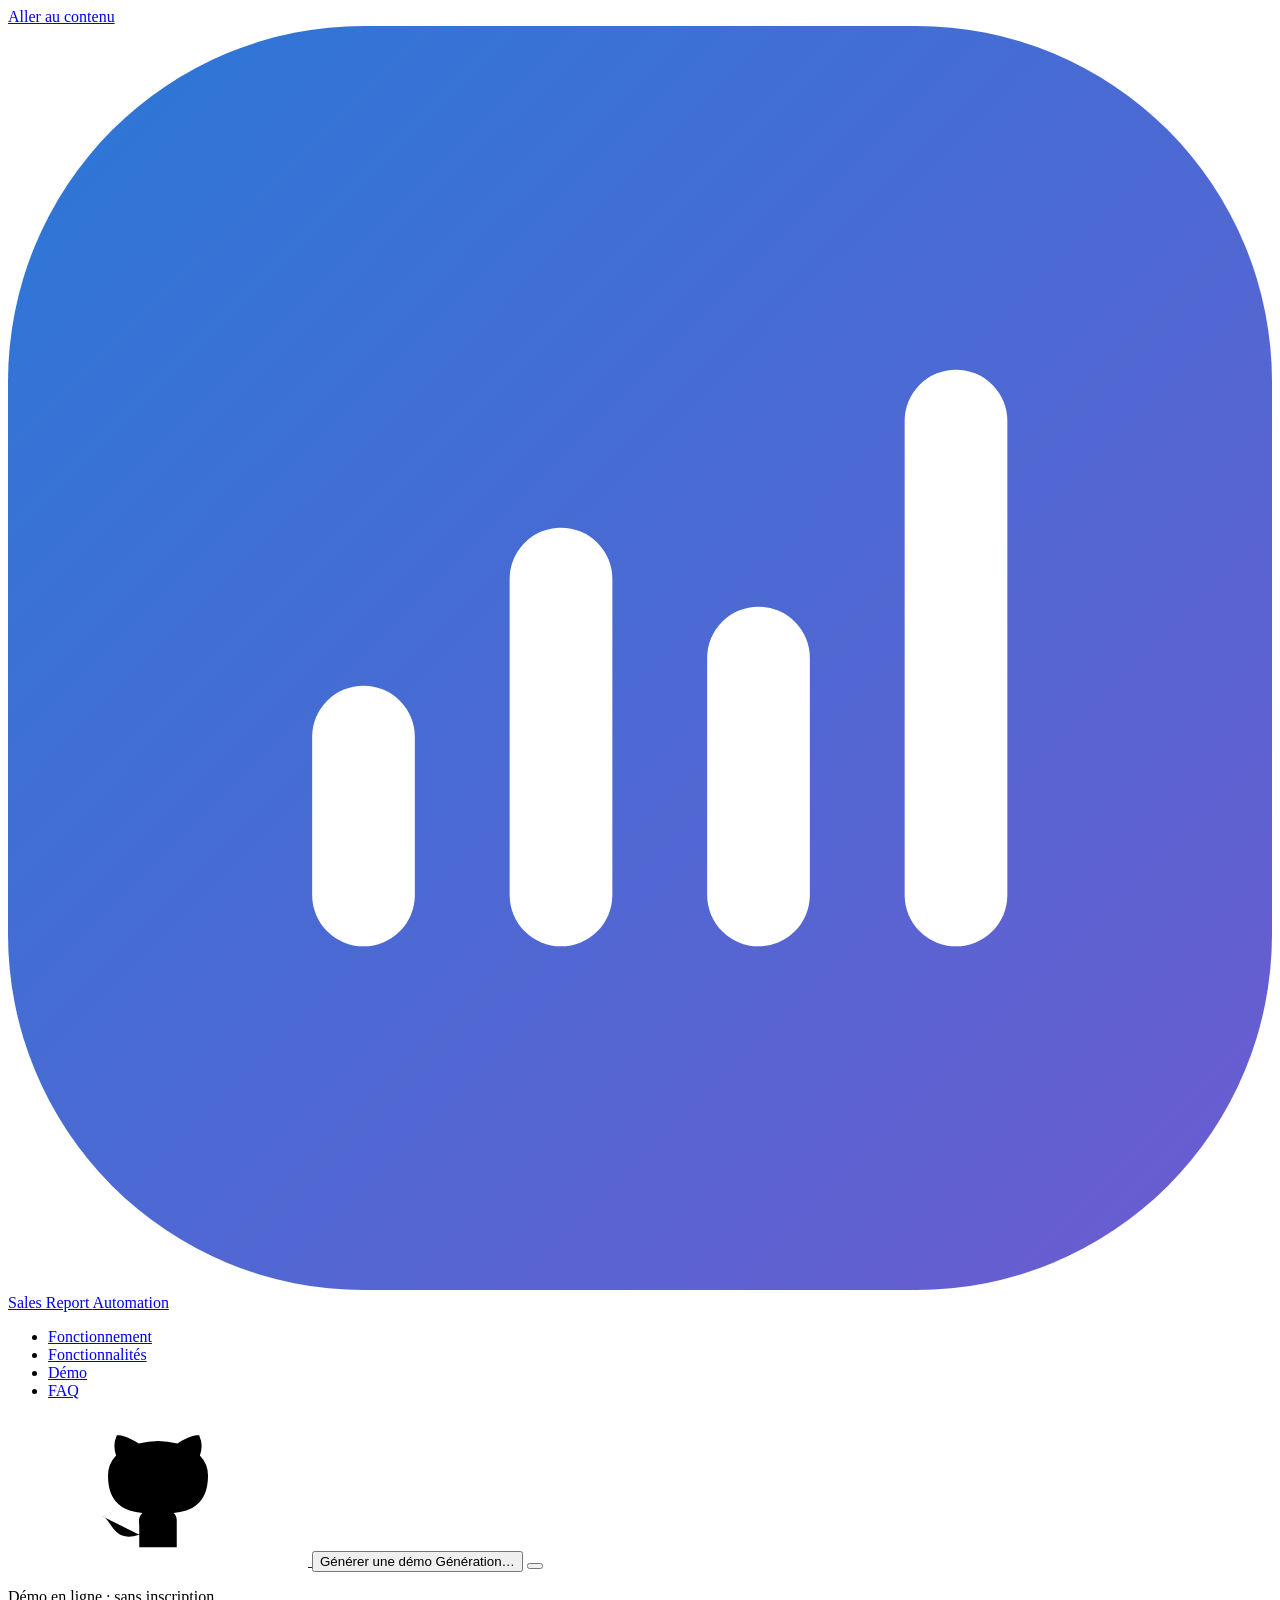
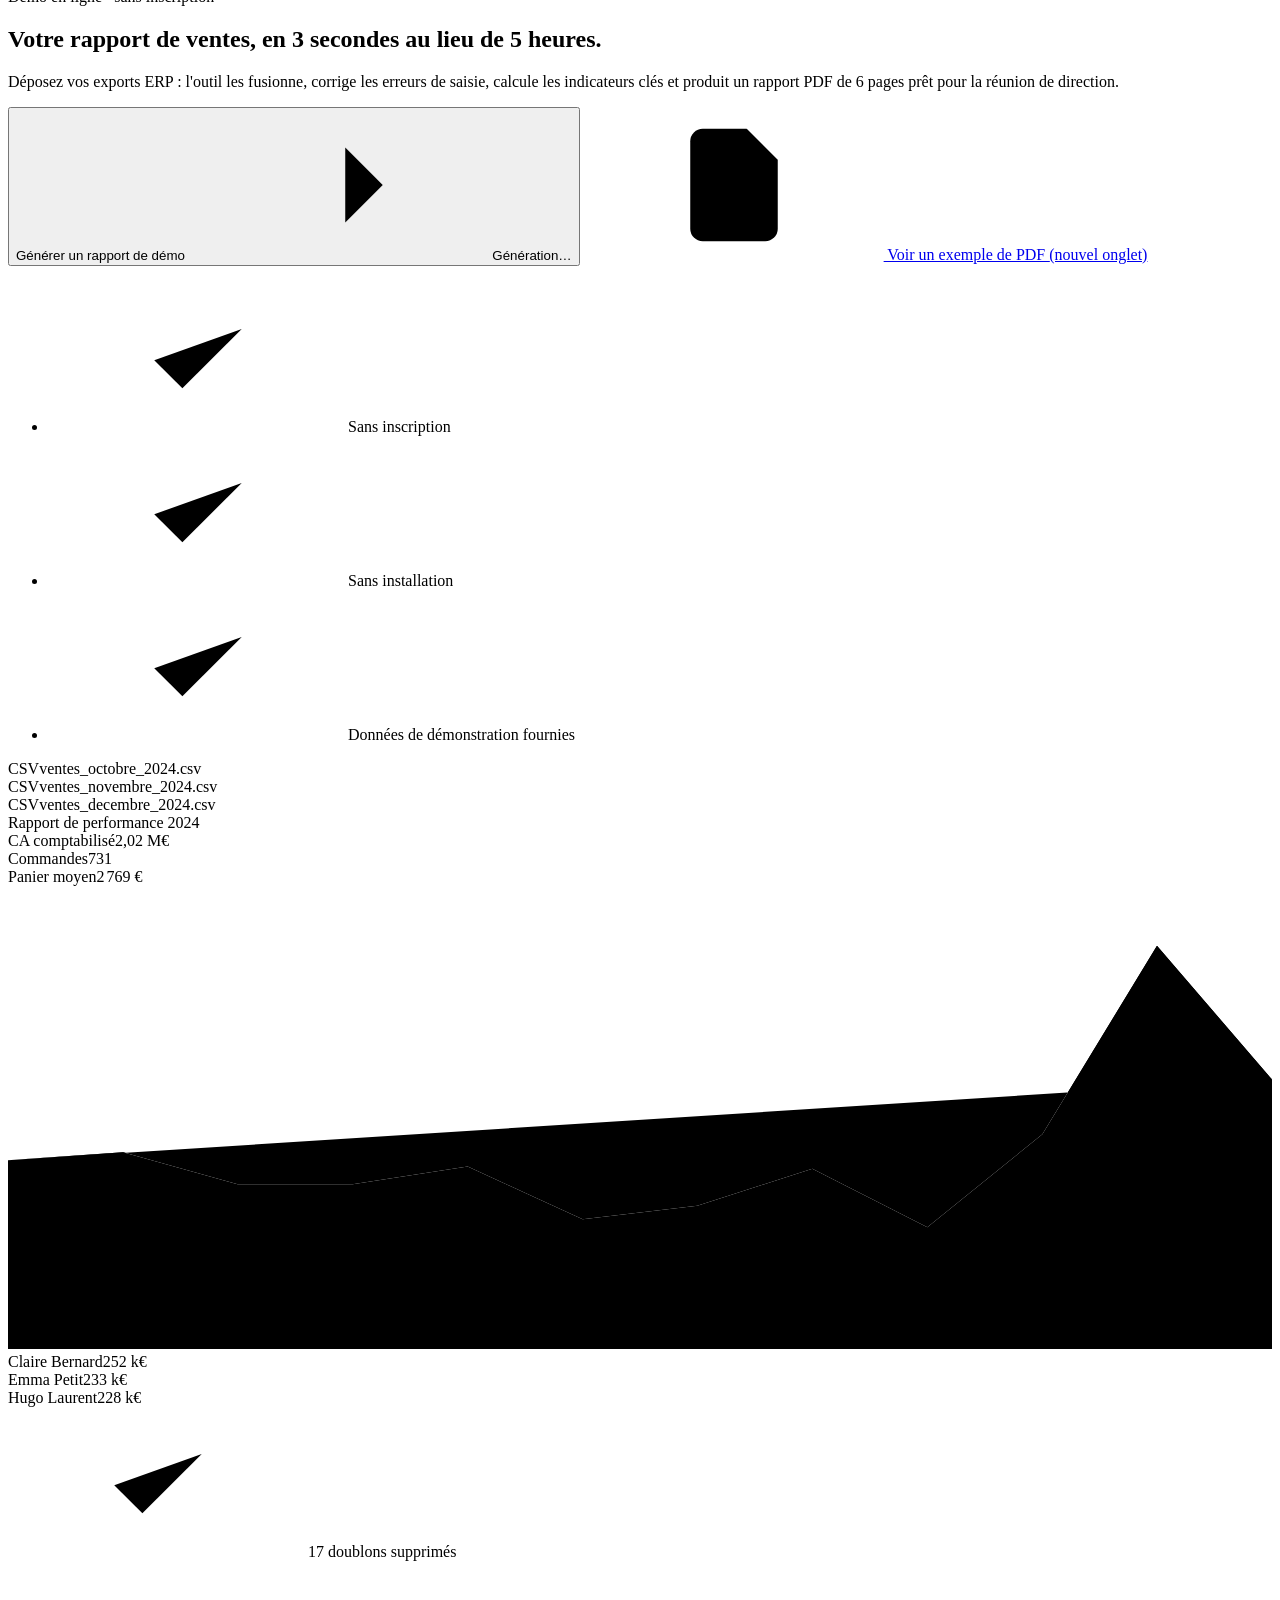
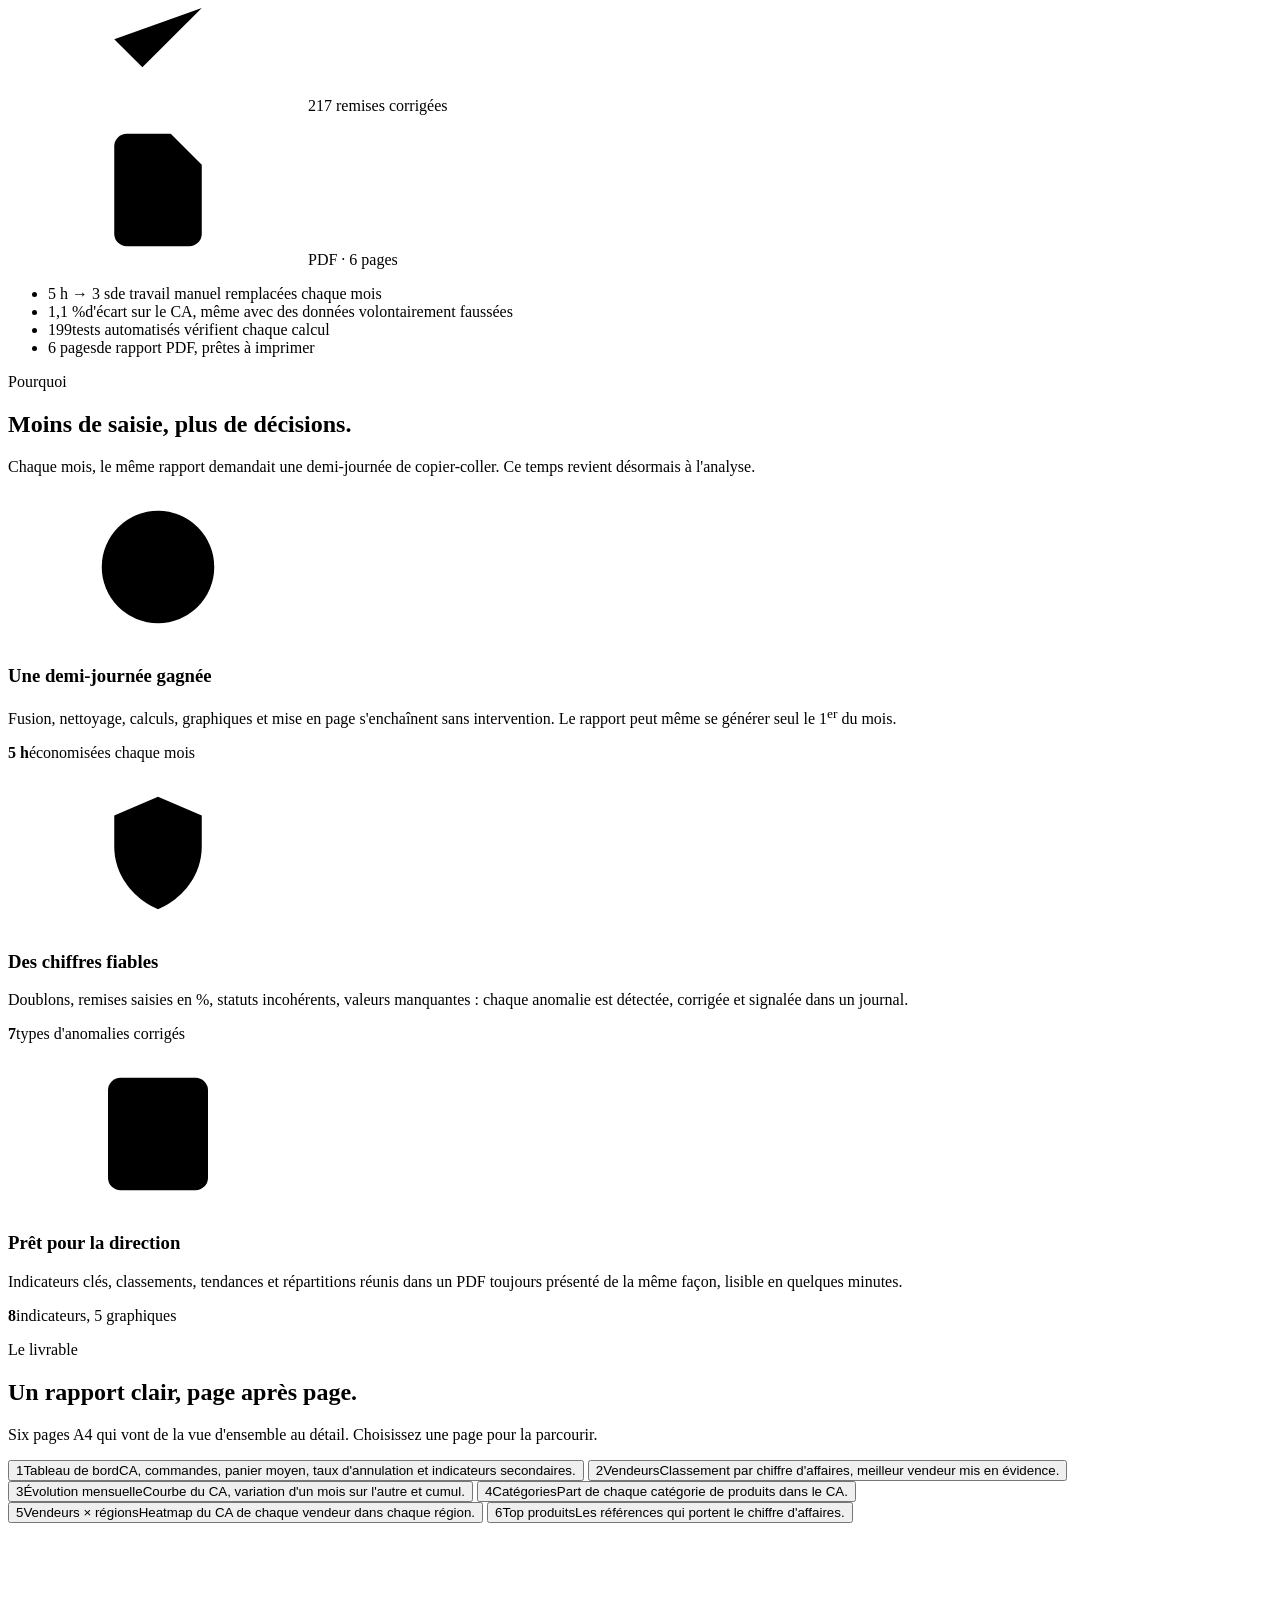
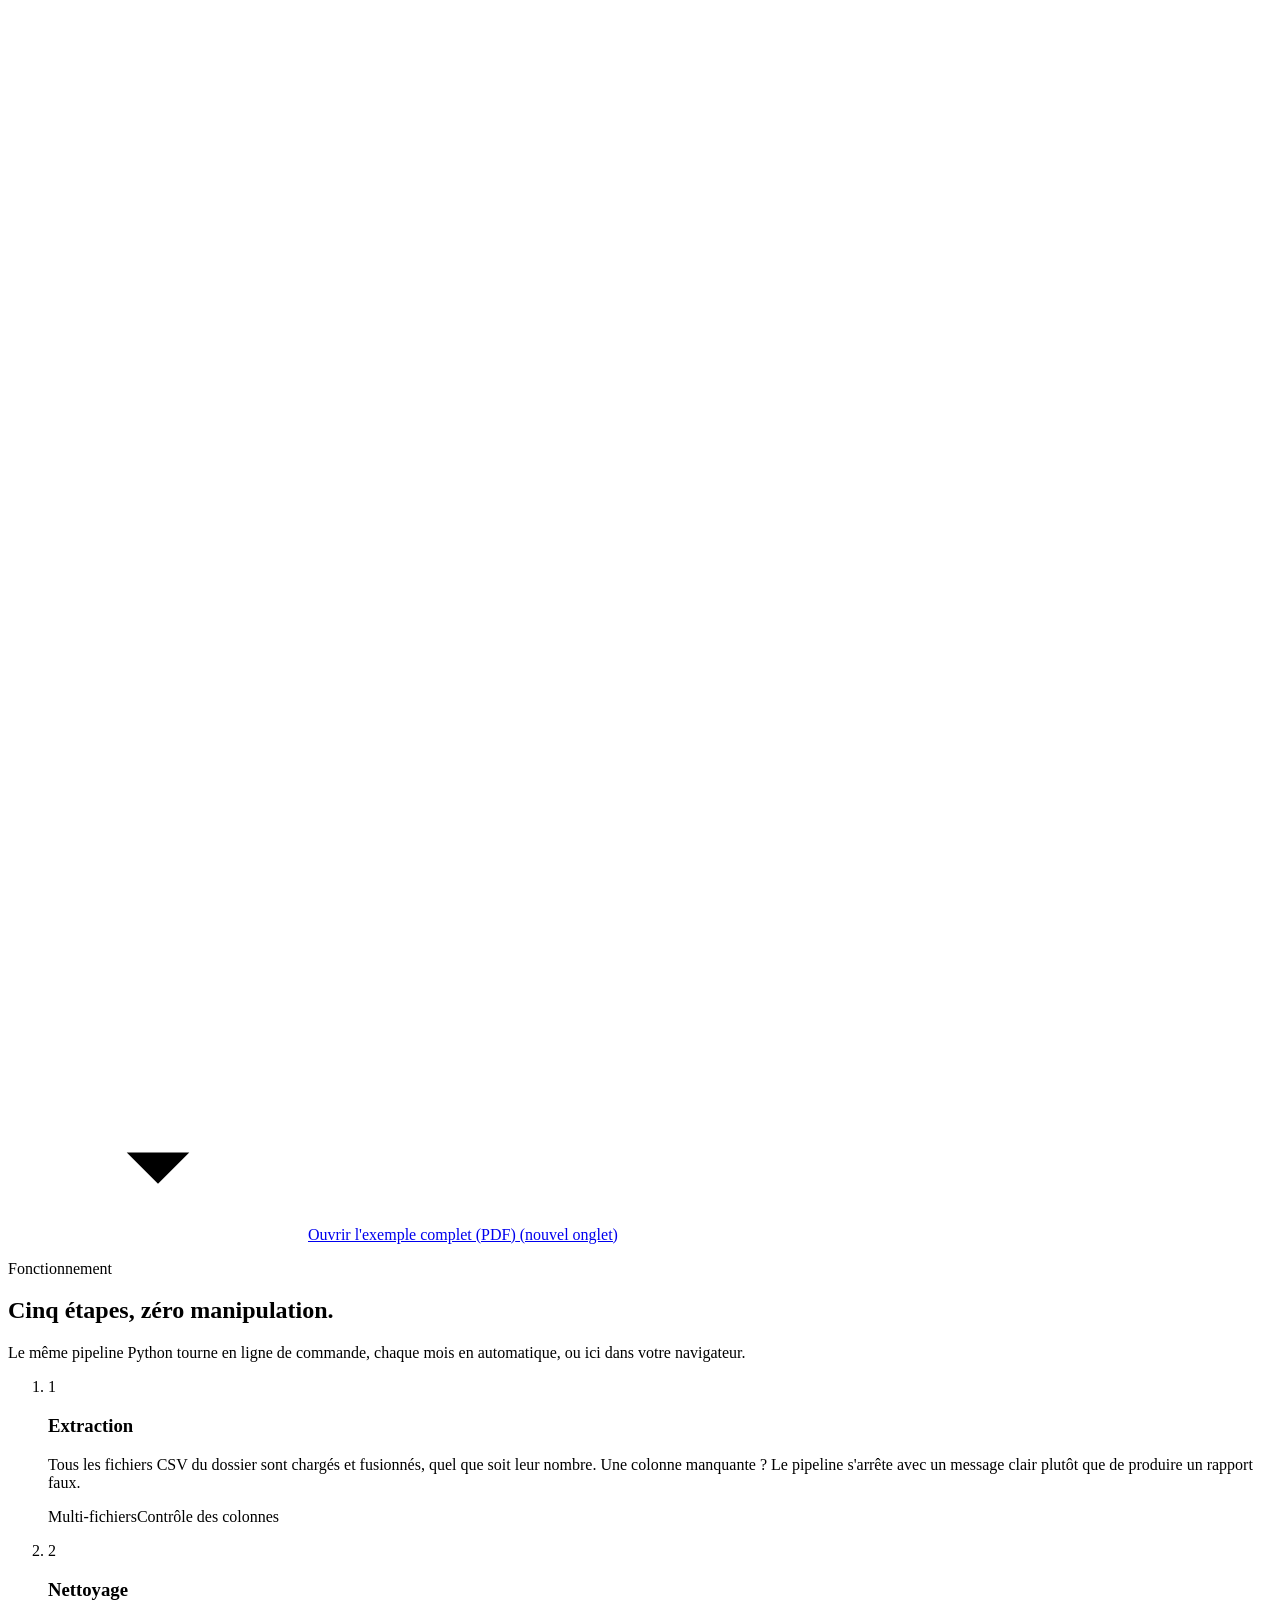
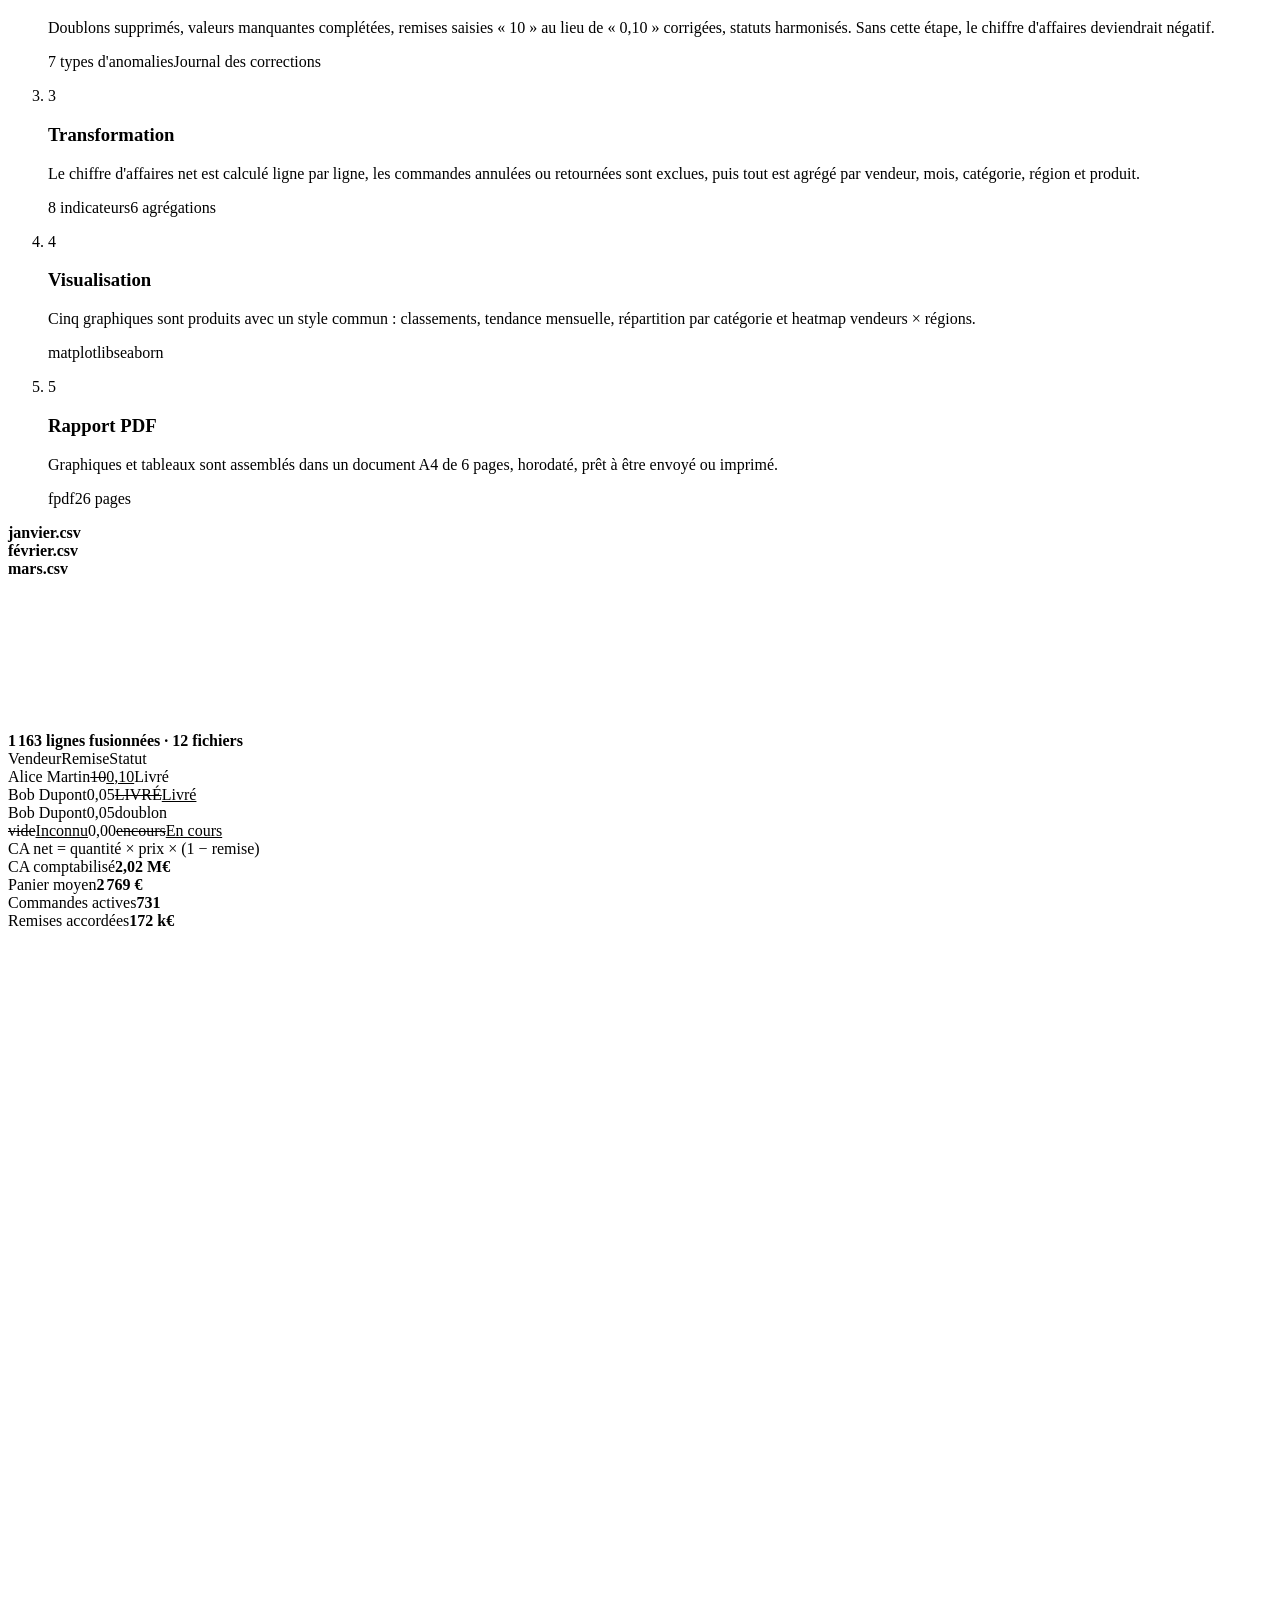
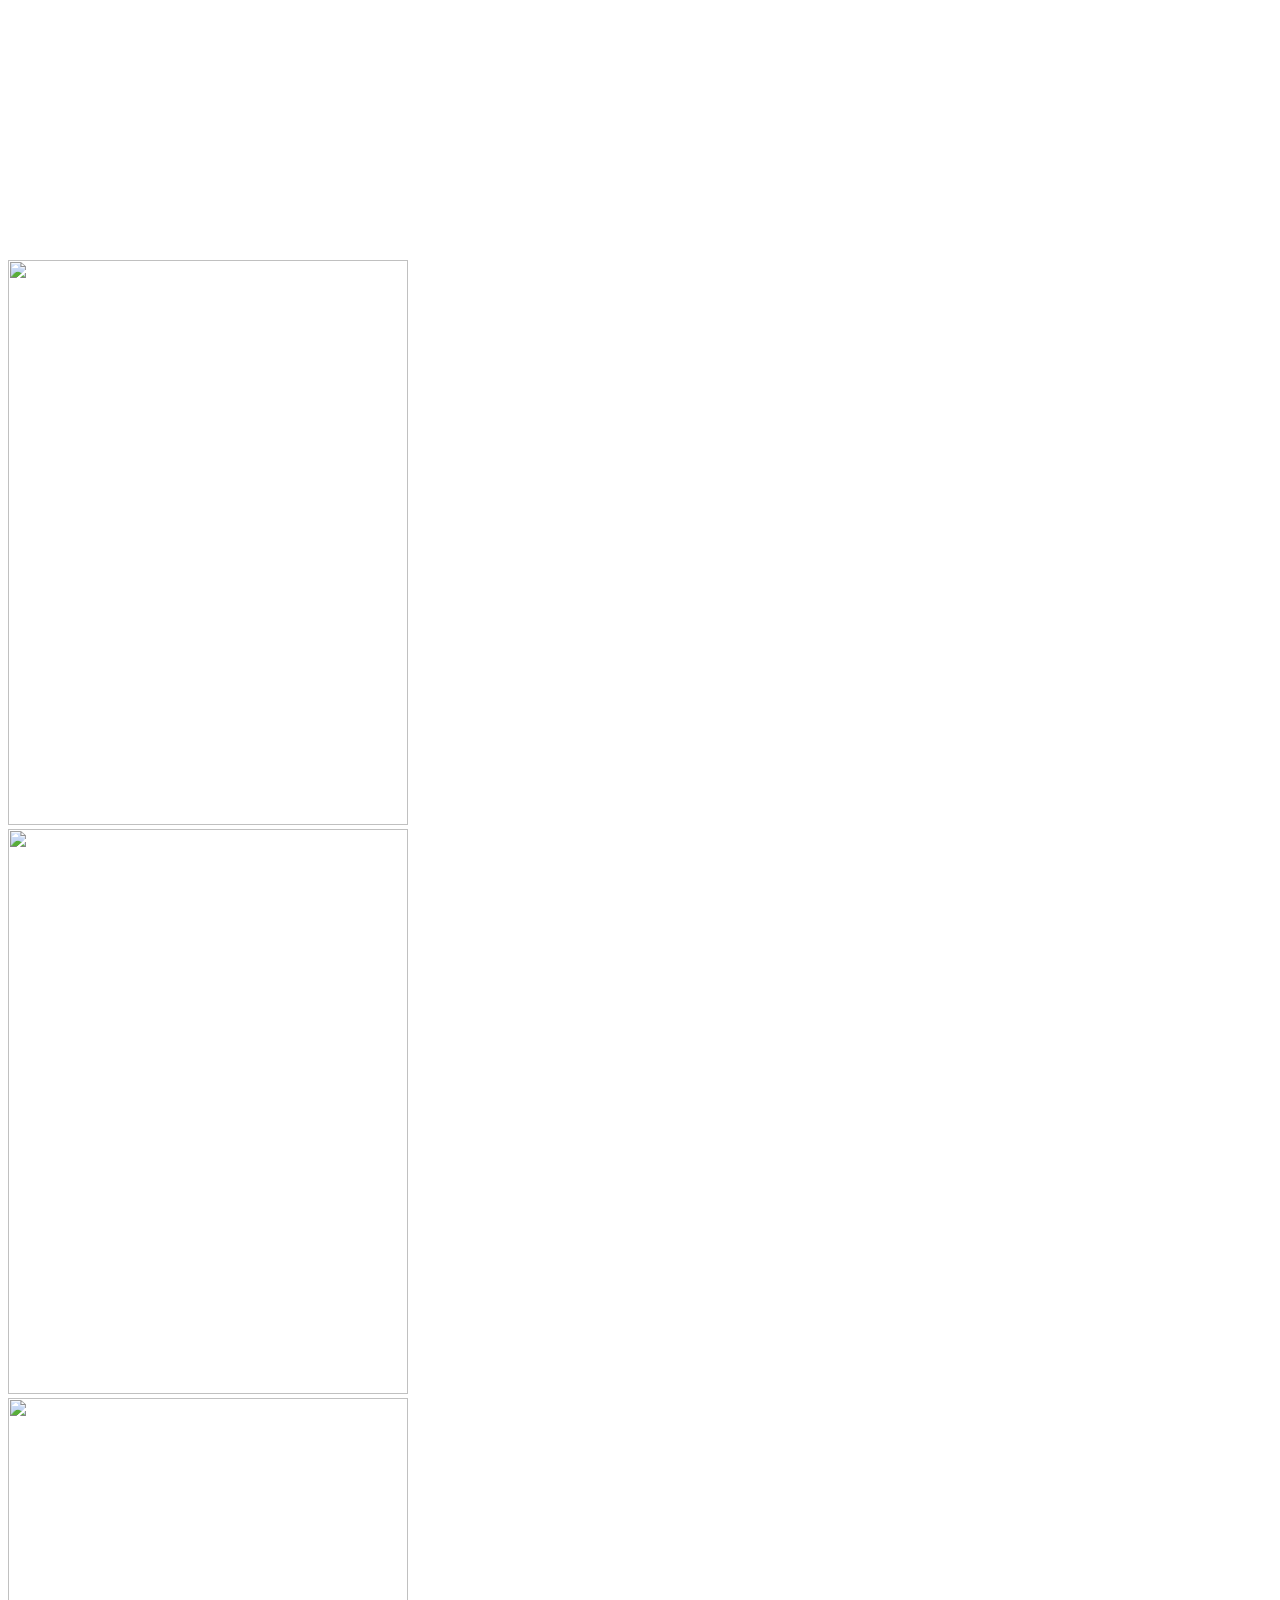
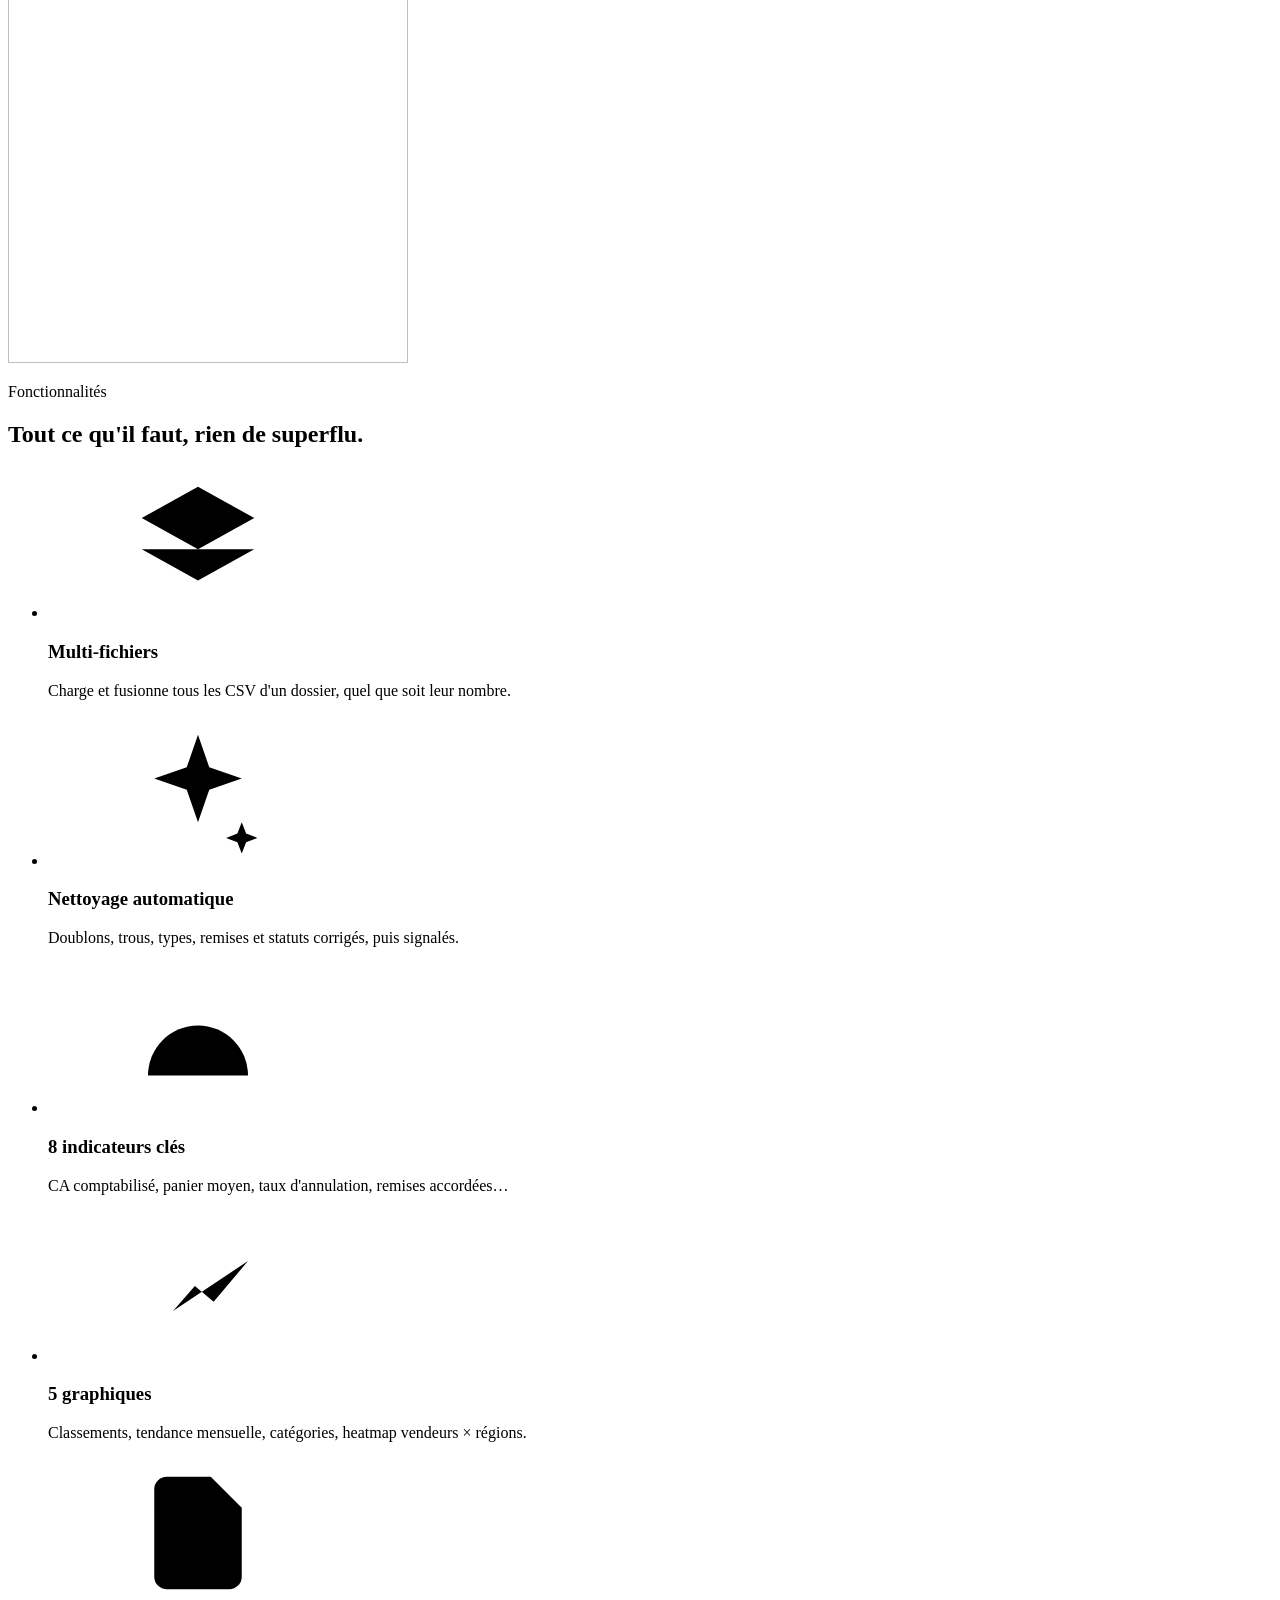
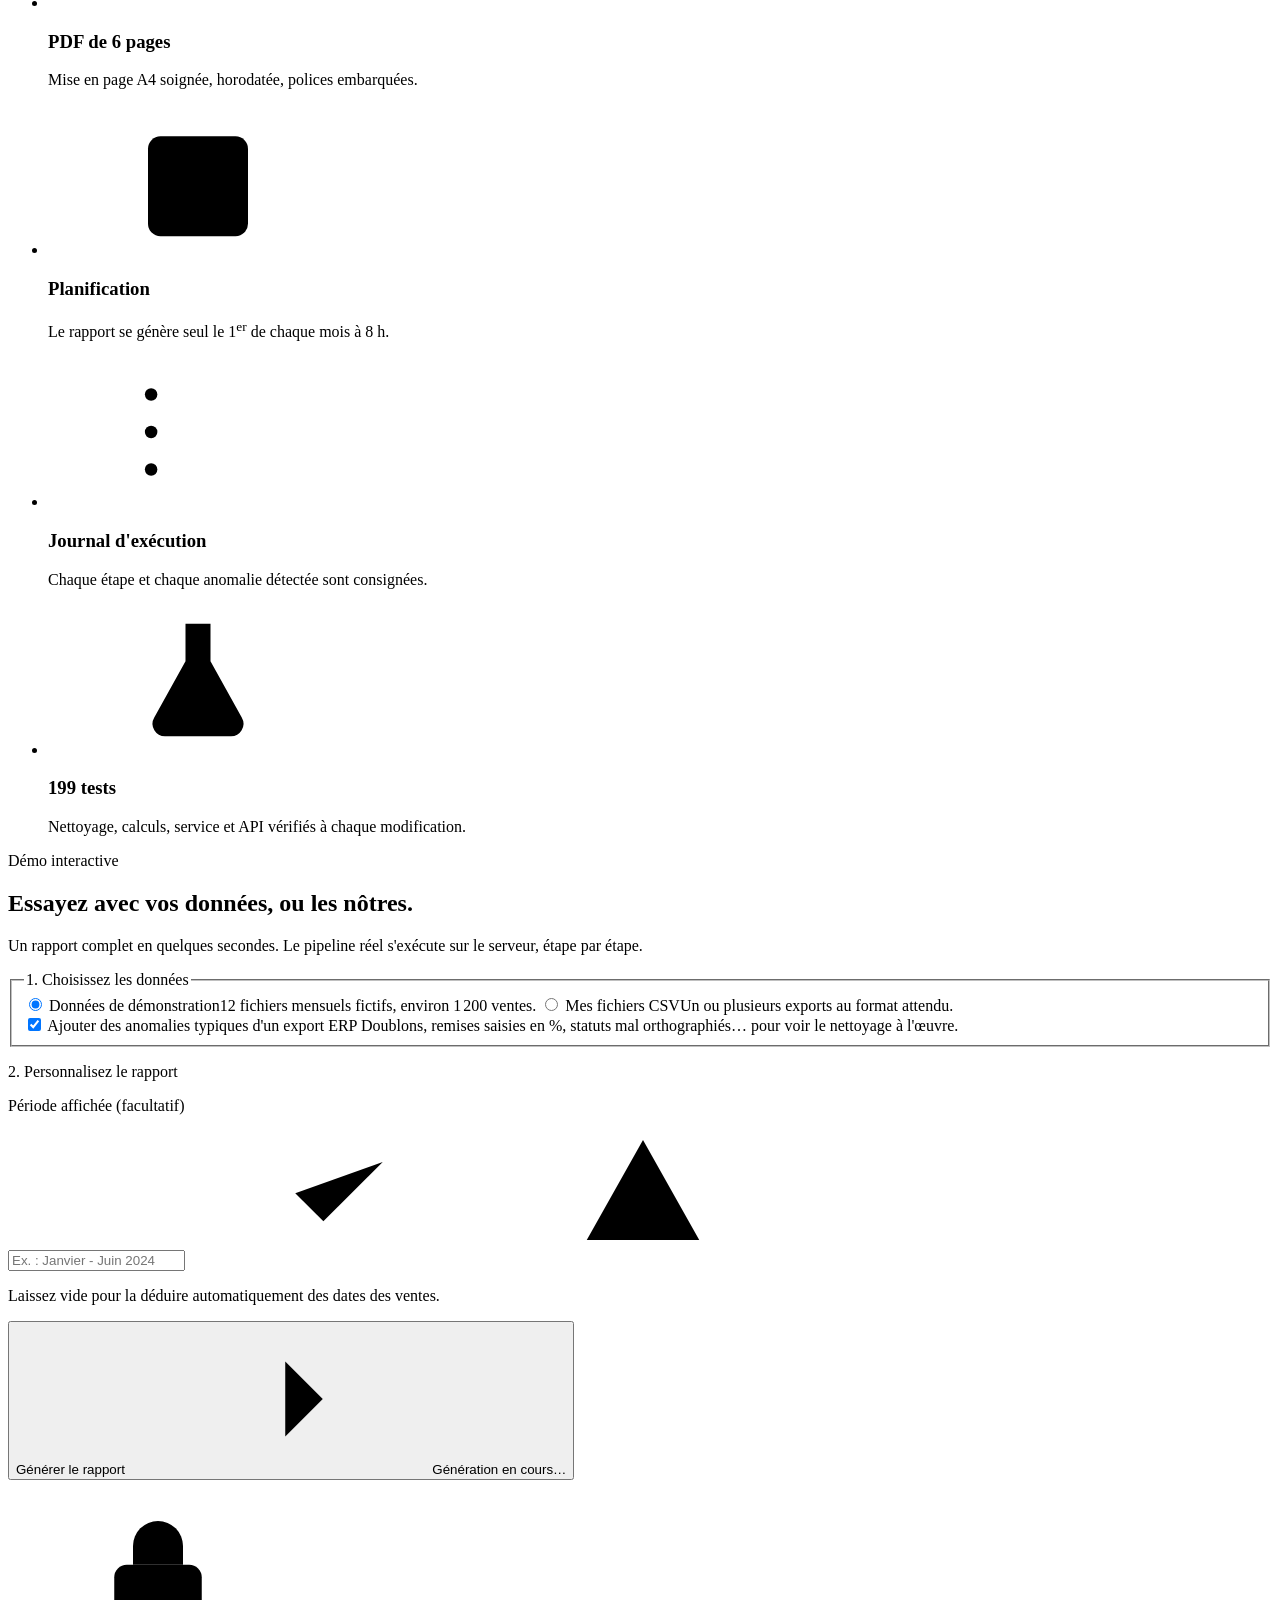
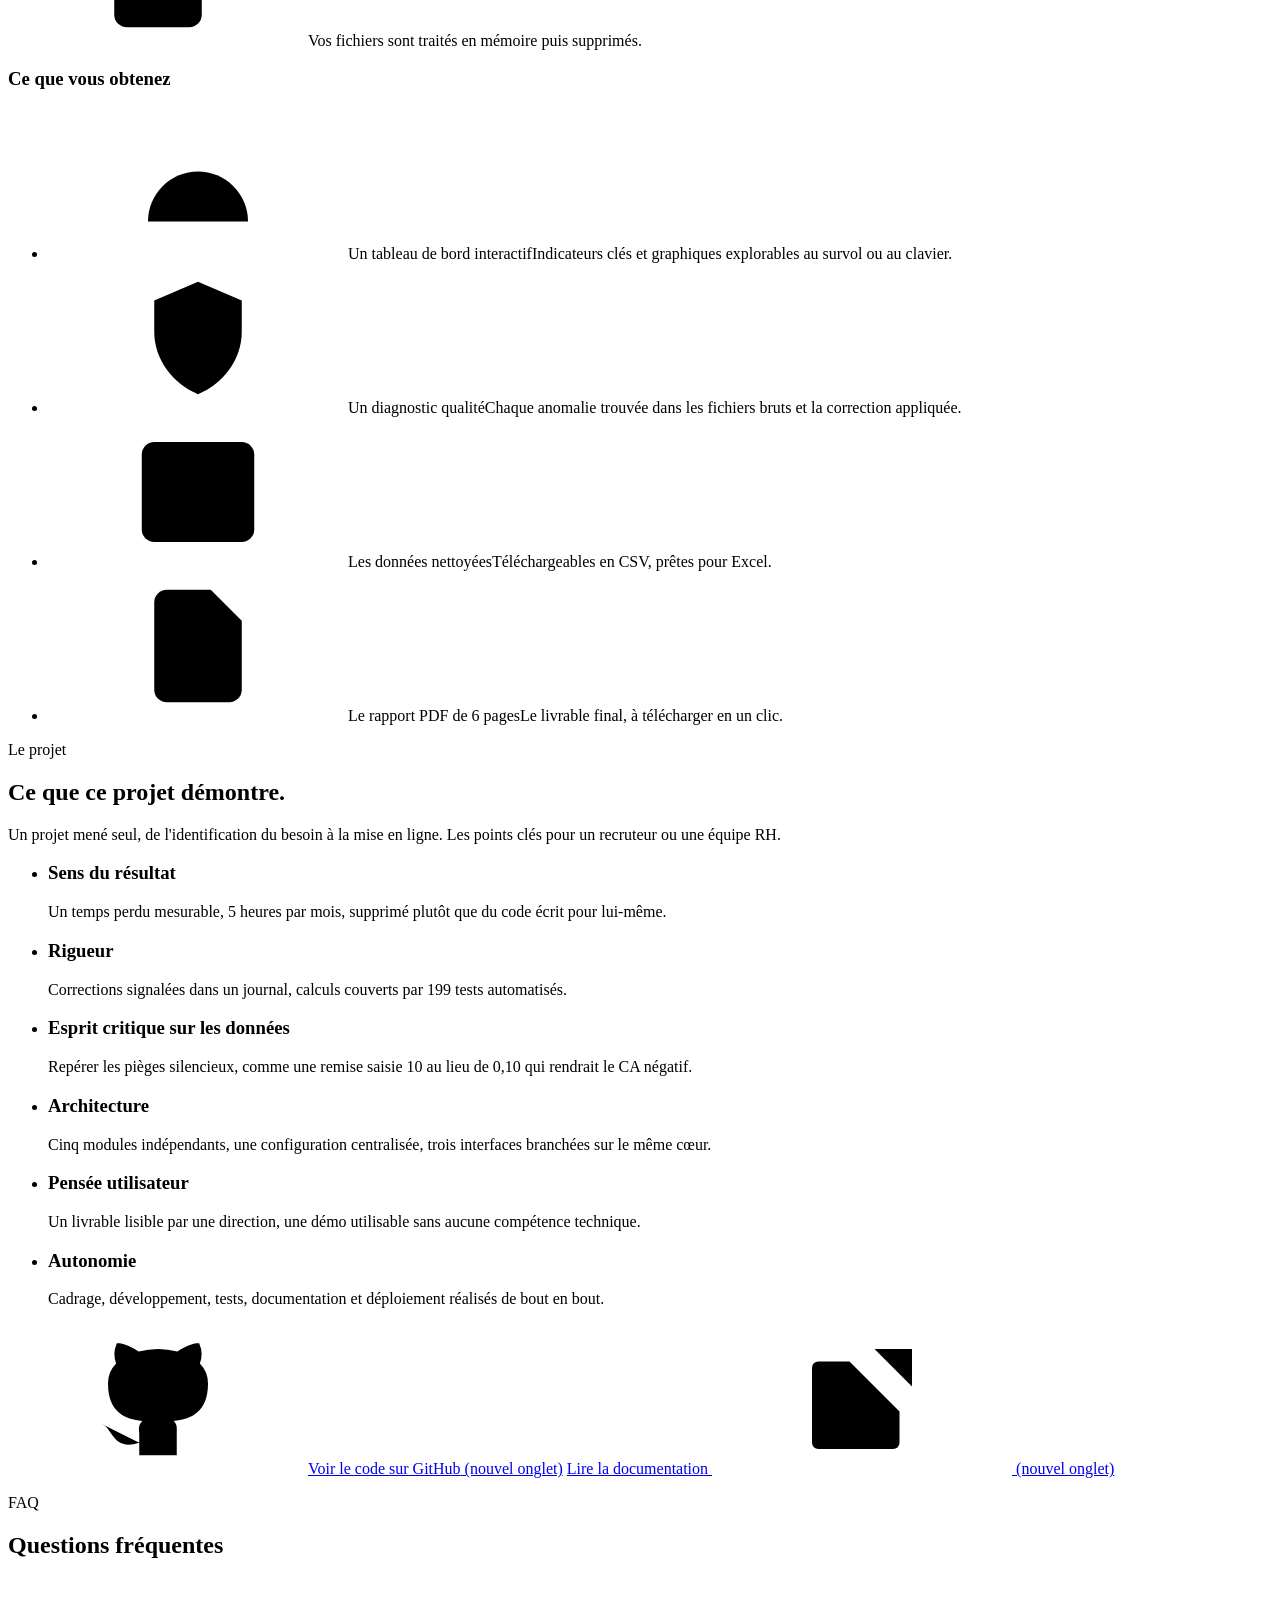
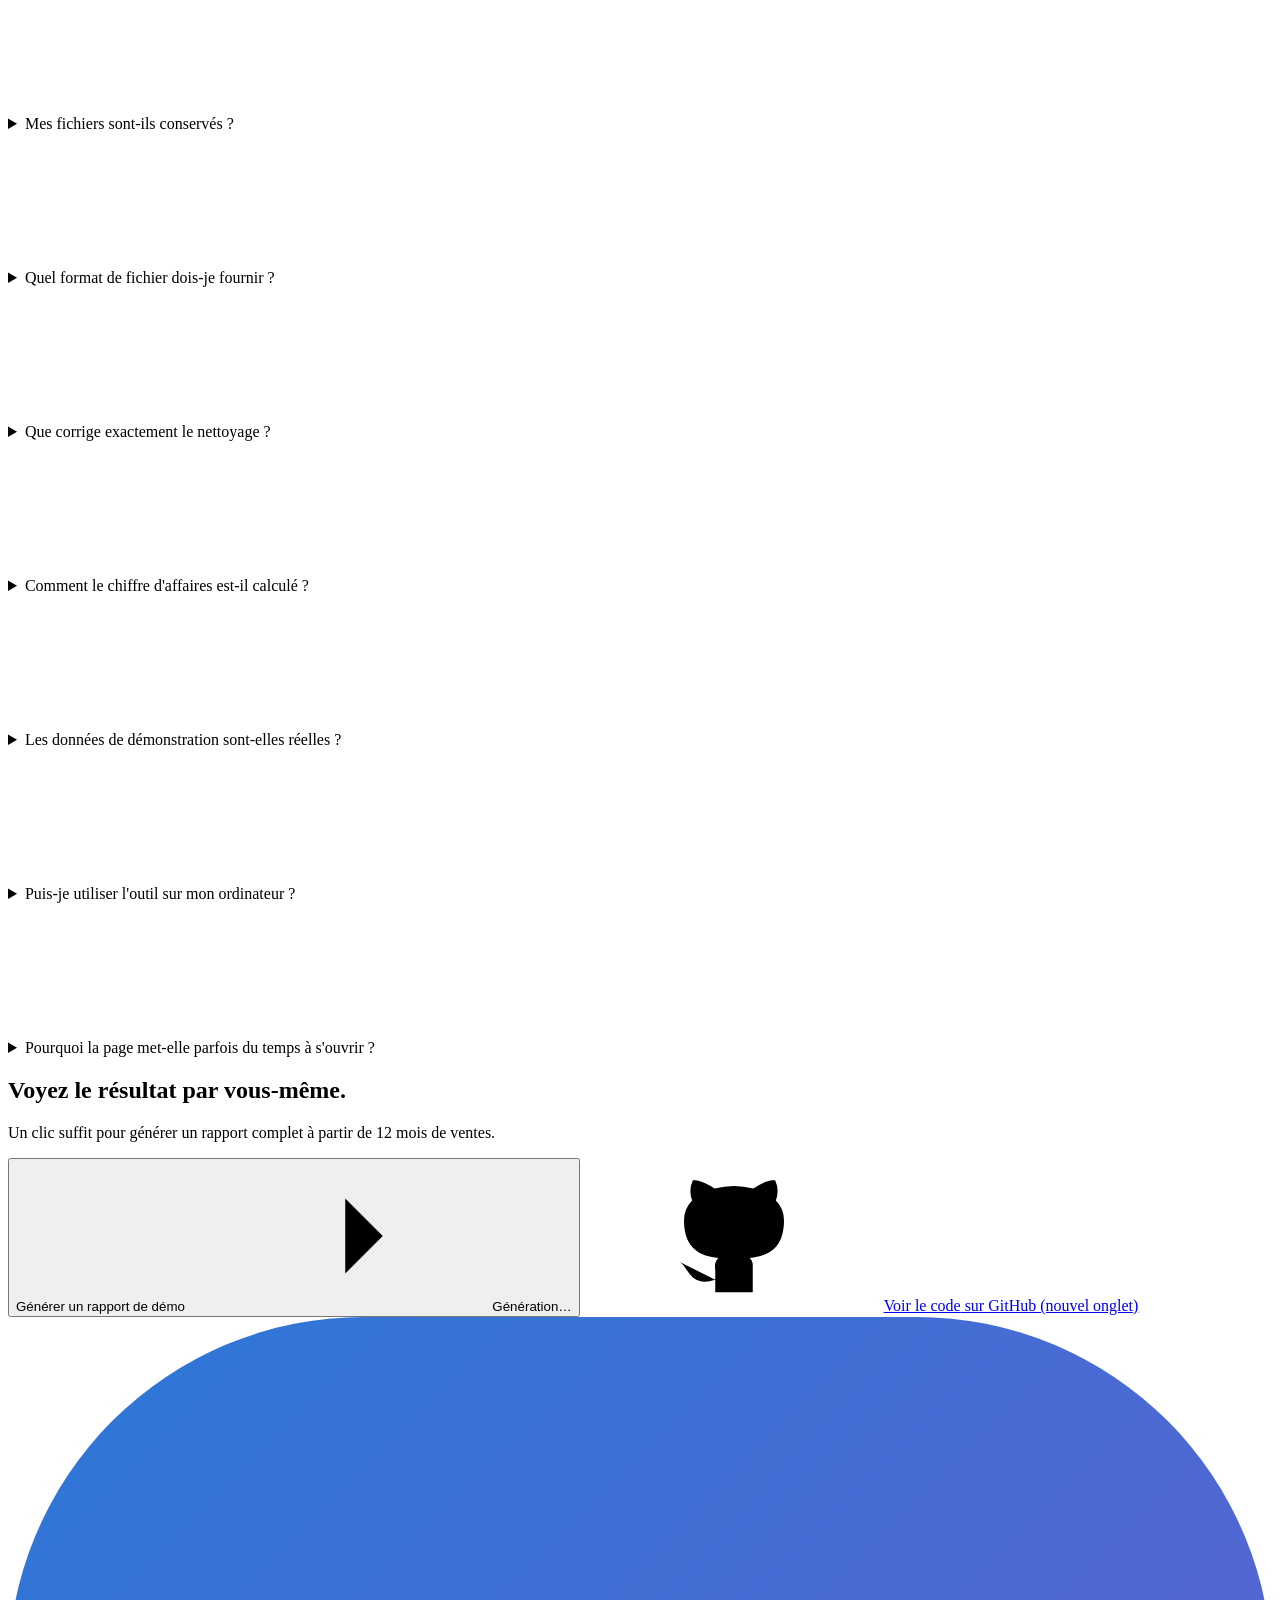
==== commit f052a695: "README et captures mis à jour avec la nouvelle interface - Nouvelles captures (accueil, tableau de b" ====
--- a/webapp/static/index.html
+++ b/webapp/static/index.html
@@ -221,7 +221,7 @@
           <ul class="proof__list" data-reveal-group>
             <li class="proof__item" data-reveal="up"><span class="proof__value">5&nbsp;h → 3&nbsp;s</span><span class="proof__label">de travail manuel remplacées chaque mois</span></li>
             <li class="proof__item" data-reveal="up"><span class="proof__value">1,1&nbsp;%</span><span class="proof__label">d'écart sur le CA, même avec des données volontairement faussées</span></li>
-            <li class="proof__item" data-reveal="up"><span class="proof__value">197</span><span class="proof__label">tests automatisés vérifient chaque calcul</span></li>
+            <li class="proof__item" data-reveal="up"><span class="proof__value">199</span><span class="proof__label">tests automatisés vérifient chaque calcul</span></li>
             <li class="proof__item" data-reveal="up"><span class="proof__value">6&nbsp;pages</span><span class="proof__label">de rapport PDF, prêtes à imprimer</span></li>
           </ul>
         </div>
@@ -411,7 +411,7 @@
             <li class="card card--interactive" data-reveal="up" data-glow><span class="card__icon" aria-hidden="true"><svg class="icon"><use href="#i-file"/></svg></span><h3 class="h3 card__title">PDF de 6 pages</h3><p class="card__text">Mise en page A4 soignée, horodatée, polices embarquées.</p></li>
             <li class="card card--interactive" data-reveal="up" data-glow><span class="card__icon" aria-hidden="true"><svg class="icon"><use href="#i-calendar"/></svg></span><h3 class="h3 card__title">Planification</h3><p class="card__text">Le rapport se génère seul le 1<sup>er</sup> de chaque mois à 8&nbsp;h.</p></li>
             <li class="card card--interactive" data-reveal="up" data-glow><span class="card__icon" aria-hidden="true"><svg class="icon"><use href="#i-list"/></svg></span><h3 class="h3 card__title">Journal d'exécution</h3><p class="card__text">Chaque étape et chaque anomalie détectée sont consignées.</p></li>
-            <li class="card card--interactive" data-reveal="up" data-glow><span class="card__icon" aria-hidden="true"><svg class="icon"><use href="#i-flask"/></svg></span><h3 class="h3 card__title">197 tests</h3><p class="card__text">Nettoyage, calculs, service et API vérifiés à chaque modification.</p></li>
+            <li class="card card--interactive" data-reveal="up" data-glow><span class="card__icon" aria-hidden="true"><svg class="icon"><use href="#i-flask"/></svg></span><h3 class="h3 card__title">199 tests</h3><p class="card__text">Nettoyage, calculs, service et API vérifiés à chaque modification.</p></li>
           </ul>
         </div>
       </section>
@@ -520,7 +520,7 @@
           </div>
           <ul class="skills" data-reveal-group>
             <li class="skill" data-reveal="up"><h3 class="skill__title">Sens du résultat</h3><p class="skill__text">Un temps perdu mesurable, 5 heures par mois, supprimé plutôt que du code écrit pour lui-même.</p></li>
-            <li class="skill" data-reveal="up"><h3 class="skill__title">Rigueur</h3><p class="skill__text">Corrections signalées dans un journal, calculs couverts par 197 tests automatisés.</p></li>
+            <li class="skill" data-reveal="up"><h3 class="skill__title">Rigueur</h3><p class="skill__text">Corrections signalées dans un journal, calculs couverts par 199 tests automatisés.</p></li>
             <li class="skill" data-reveal="up"><h3 class="skill__title">Esprit critique sur les données</h3><p class="skill__text">Repérer les pièges silencieux, comme une remise saisie 10 au lieu de 0,10 qui rendrait le CA négatif.</p></li>
             <li class="skill" data-reveal="up"><h3 class="skill__title">Architecture</h3><p class="skill__text">Cinq modules indépendants, une configuration centralisée, trois interfaces branchées sur le même cœur.</p></li>
             <li class="skill" data-reveal="up"><h3 class="skill__title">Pensée utilisateur</h3><p class="skill__text">Un livrable lisible par une direction, une démo utilisable sans aucune compétence technique.</p></li>
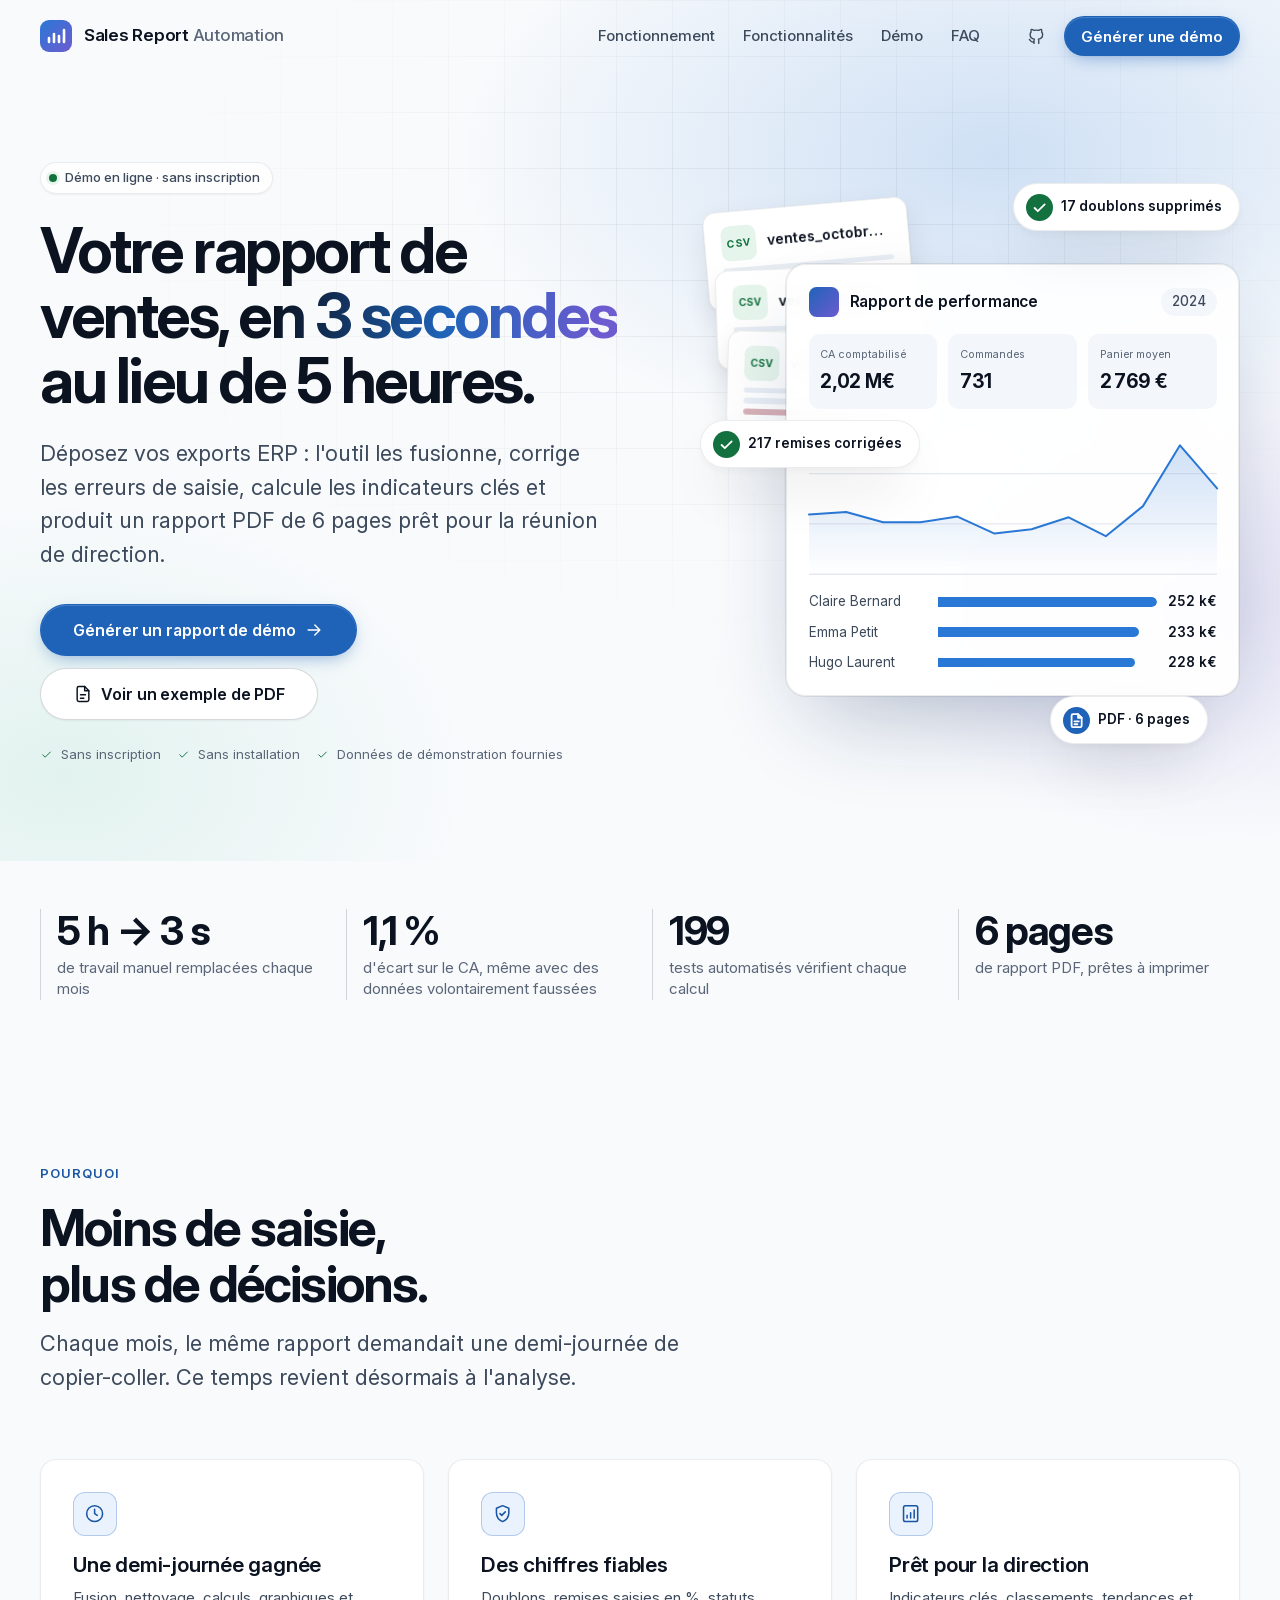
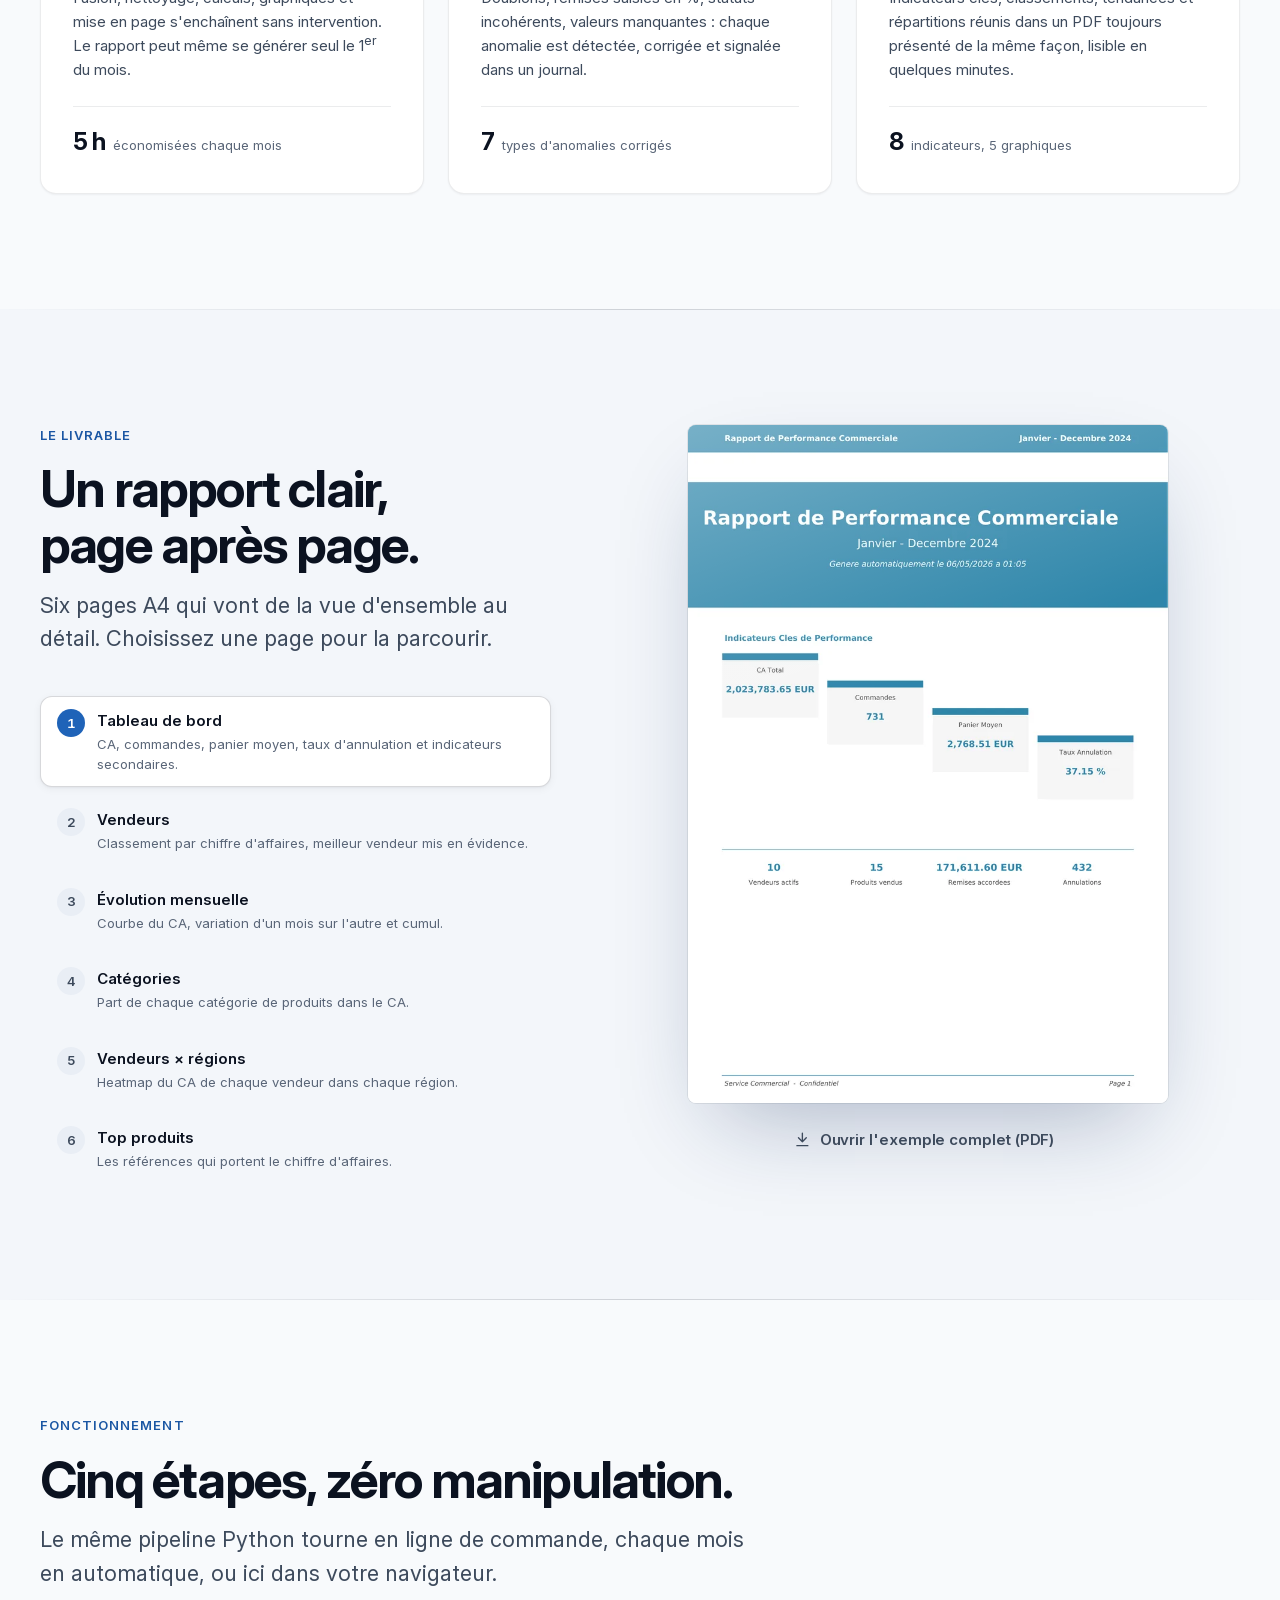
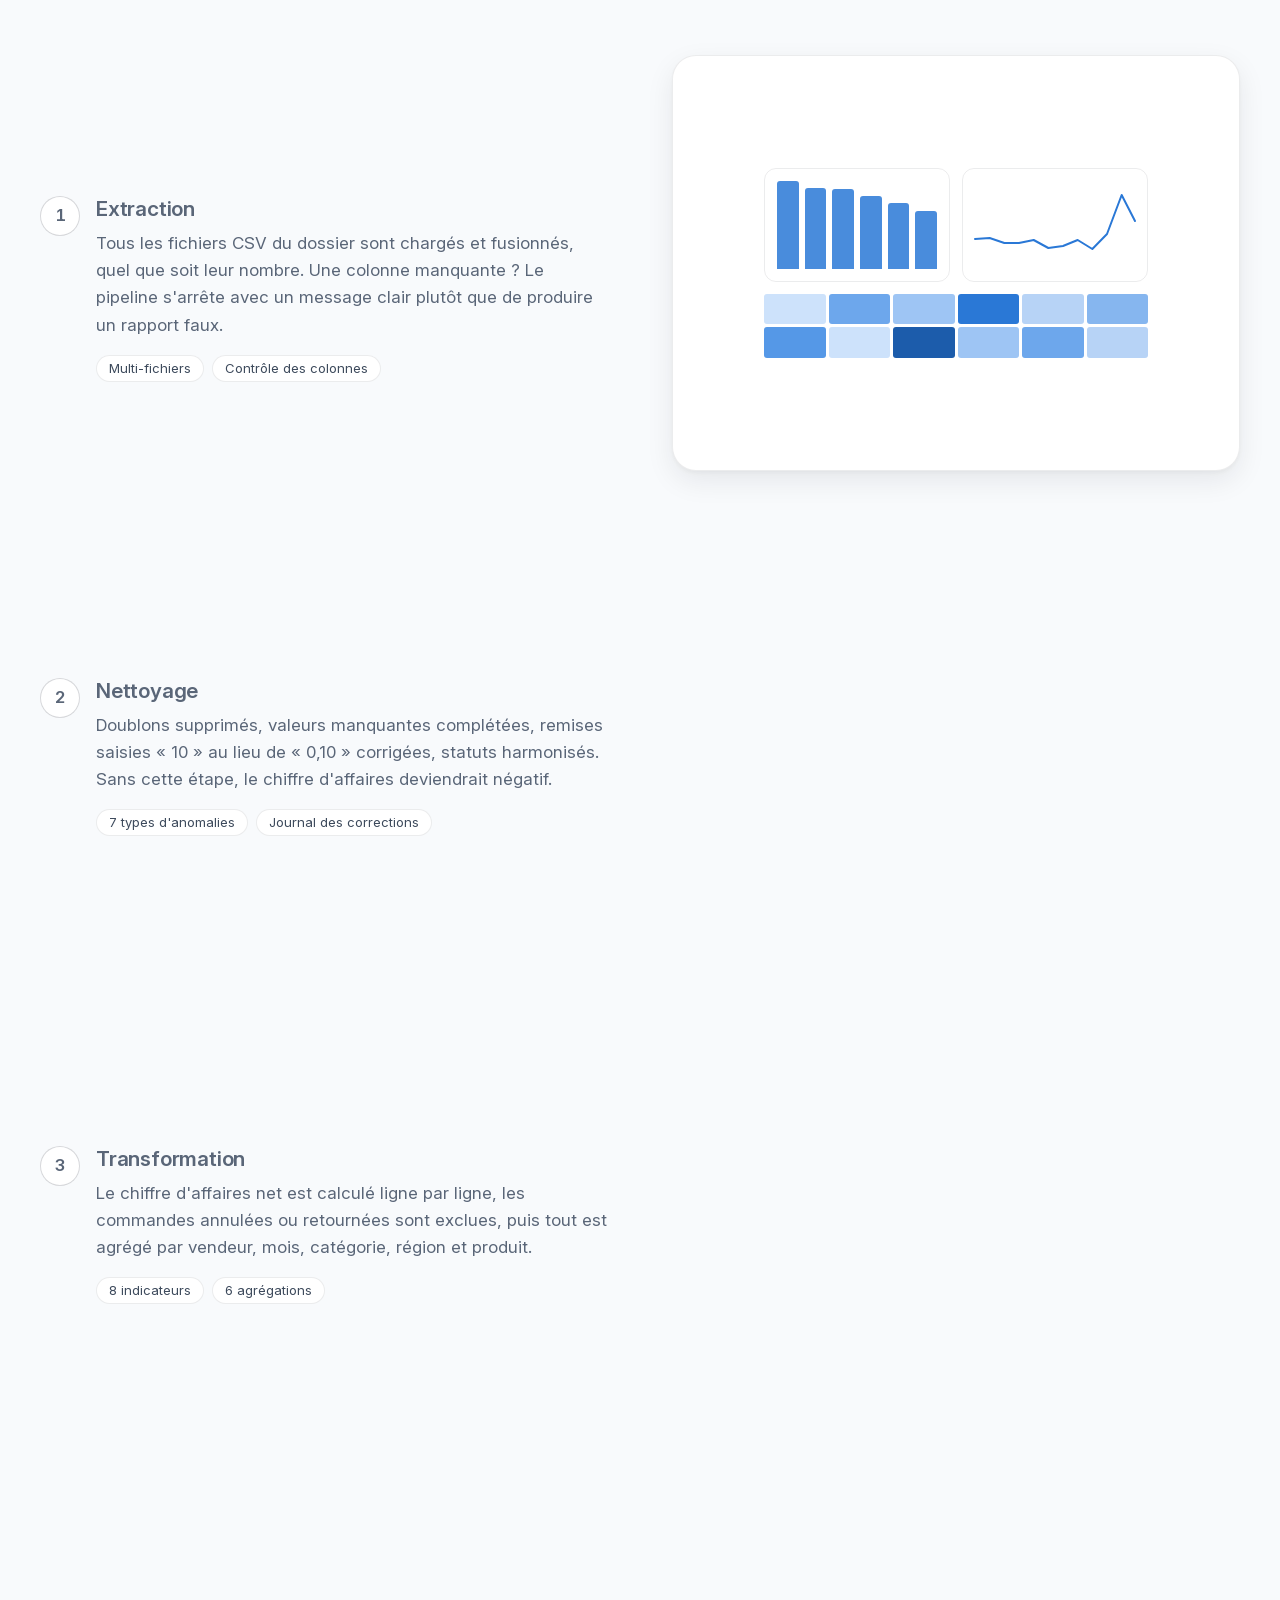
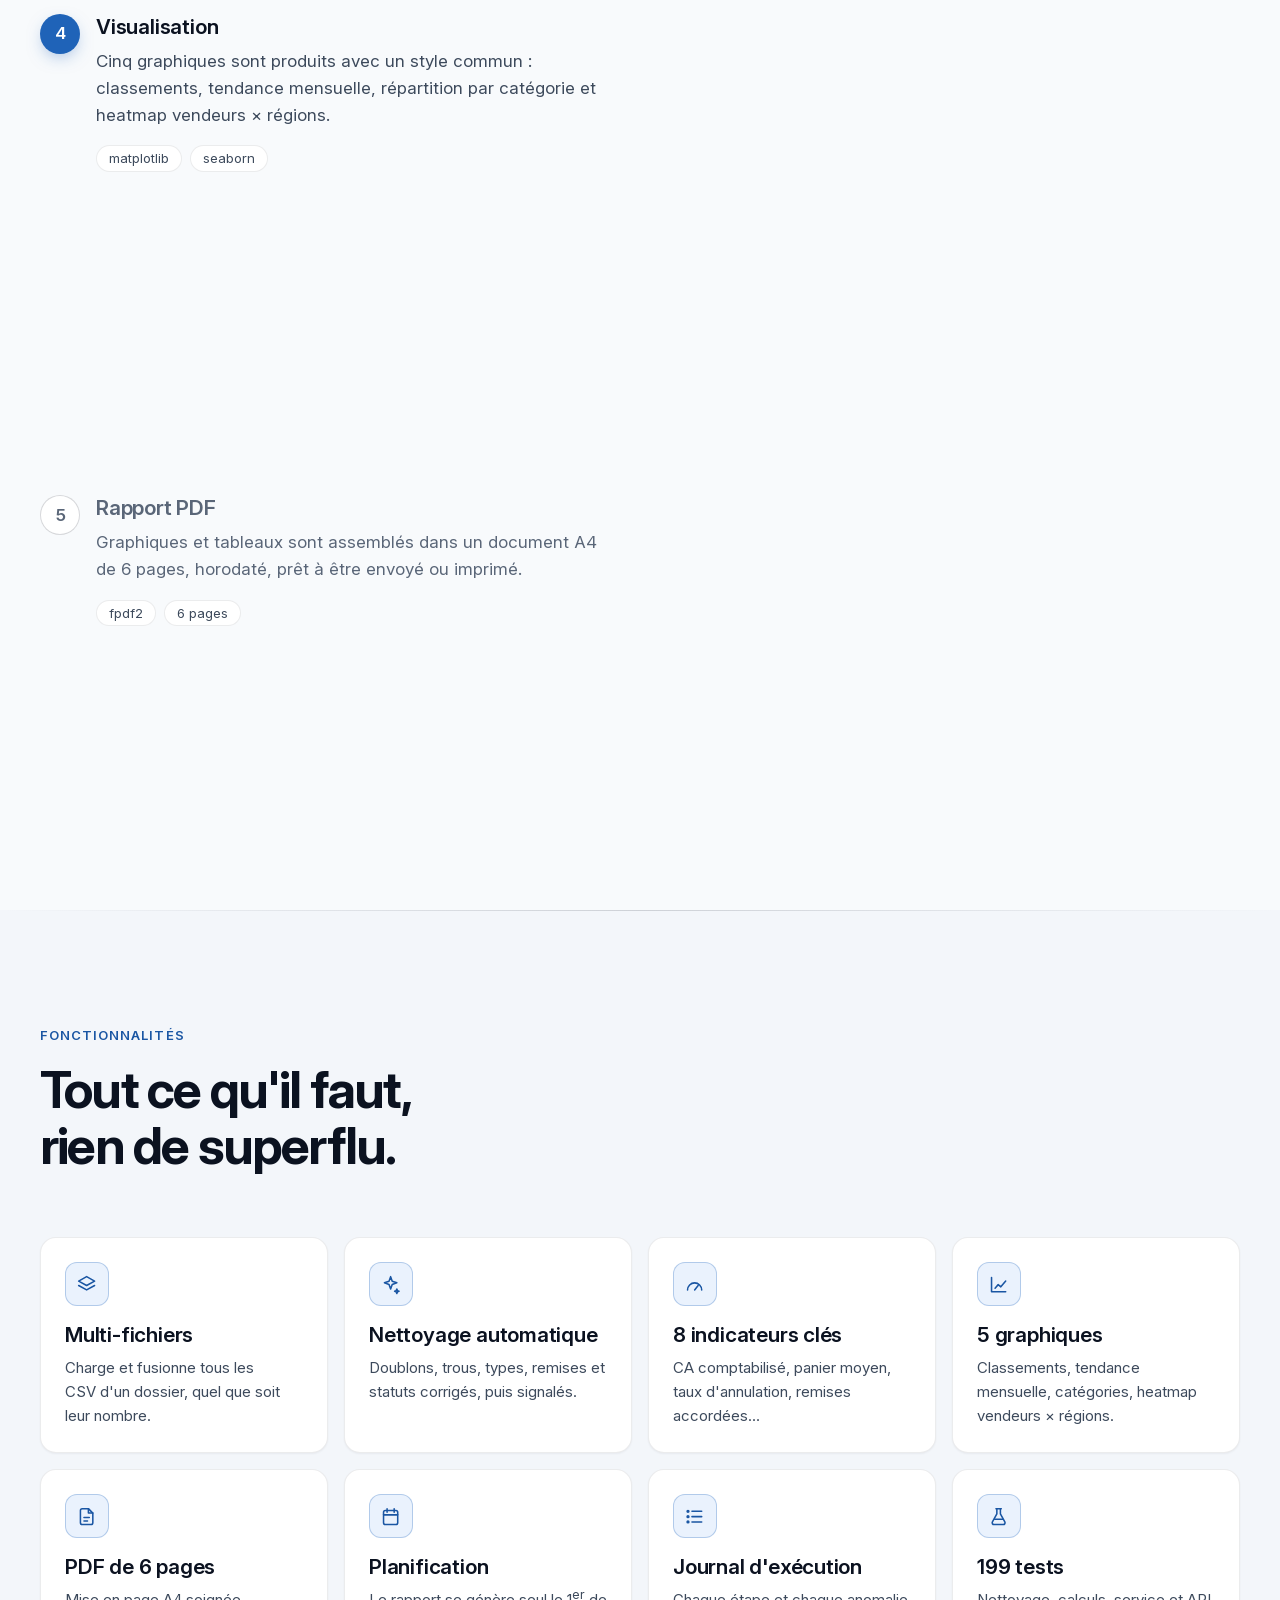
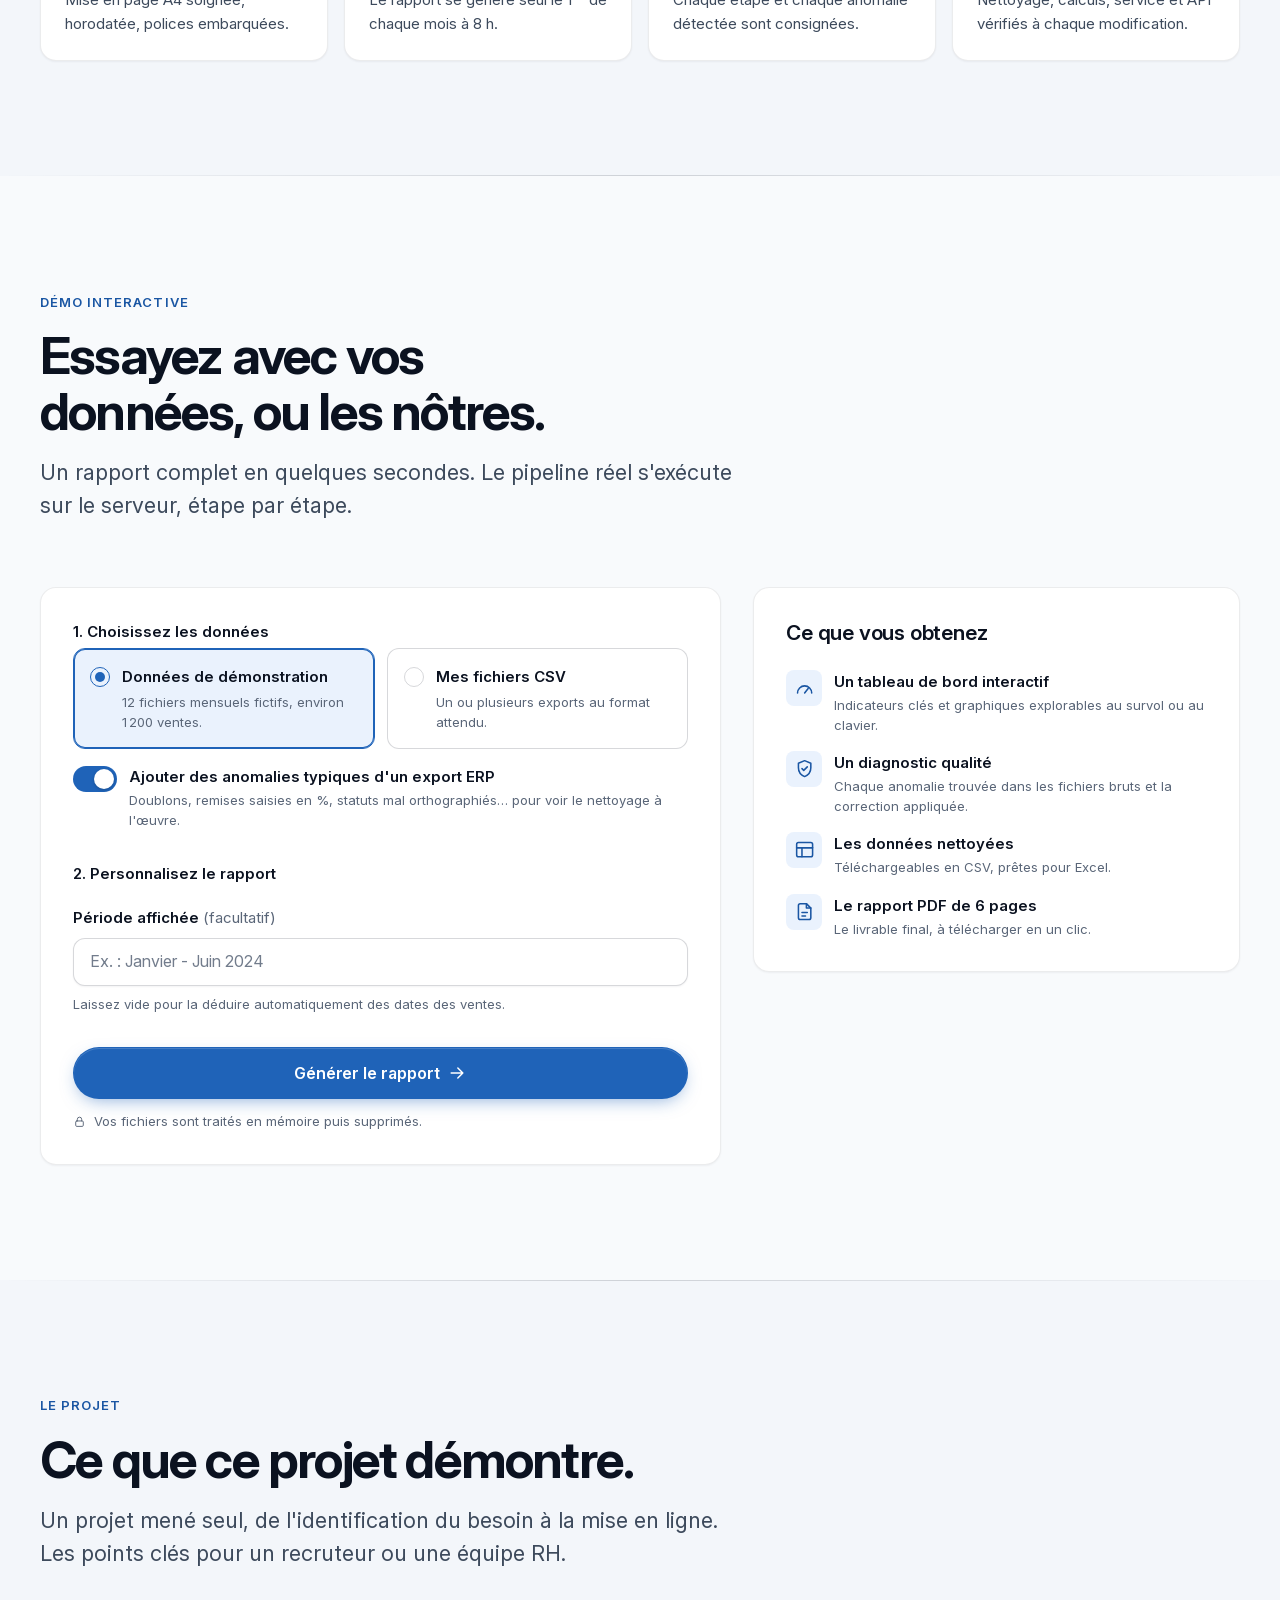
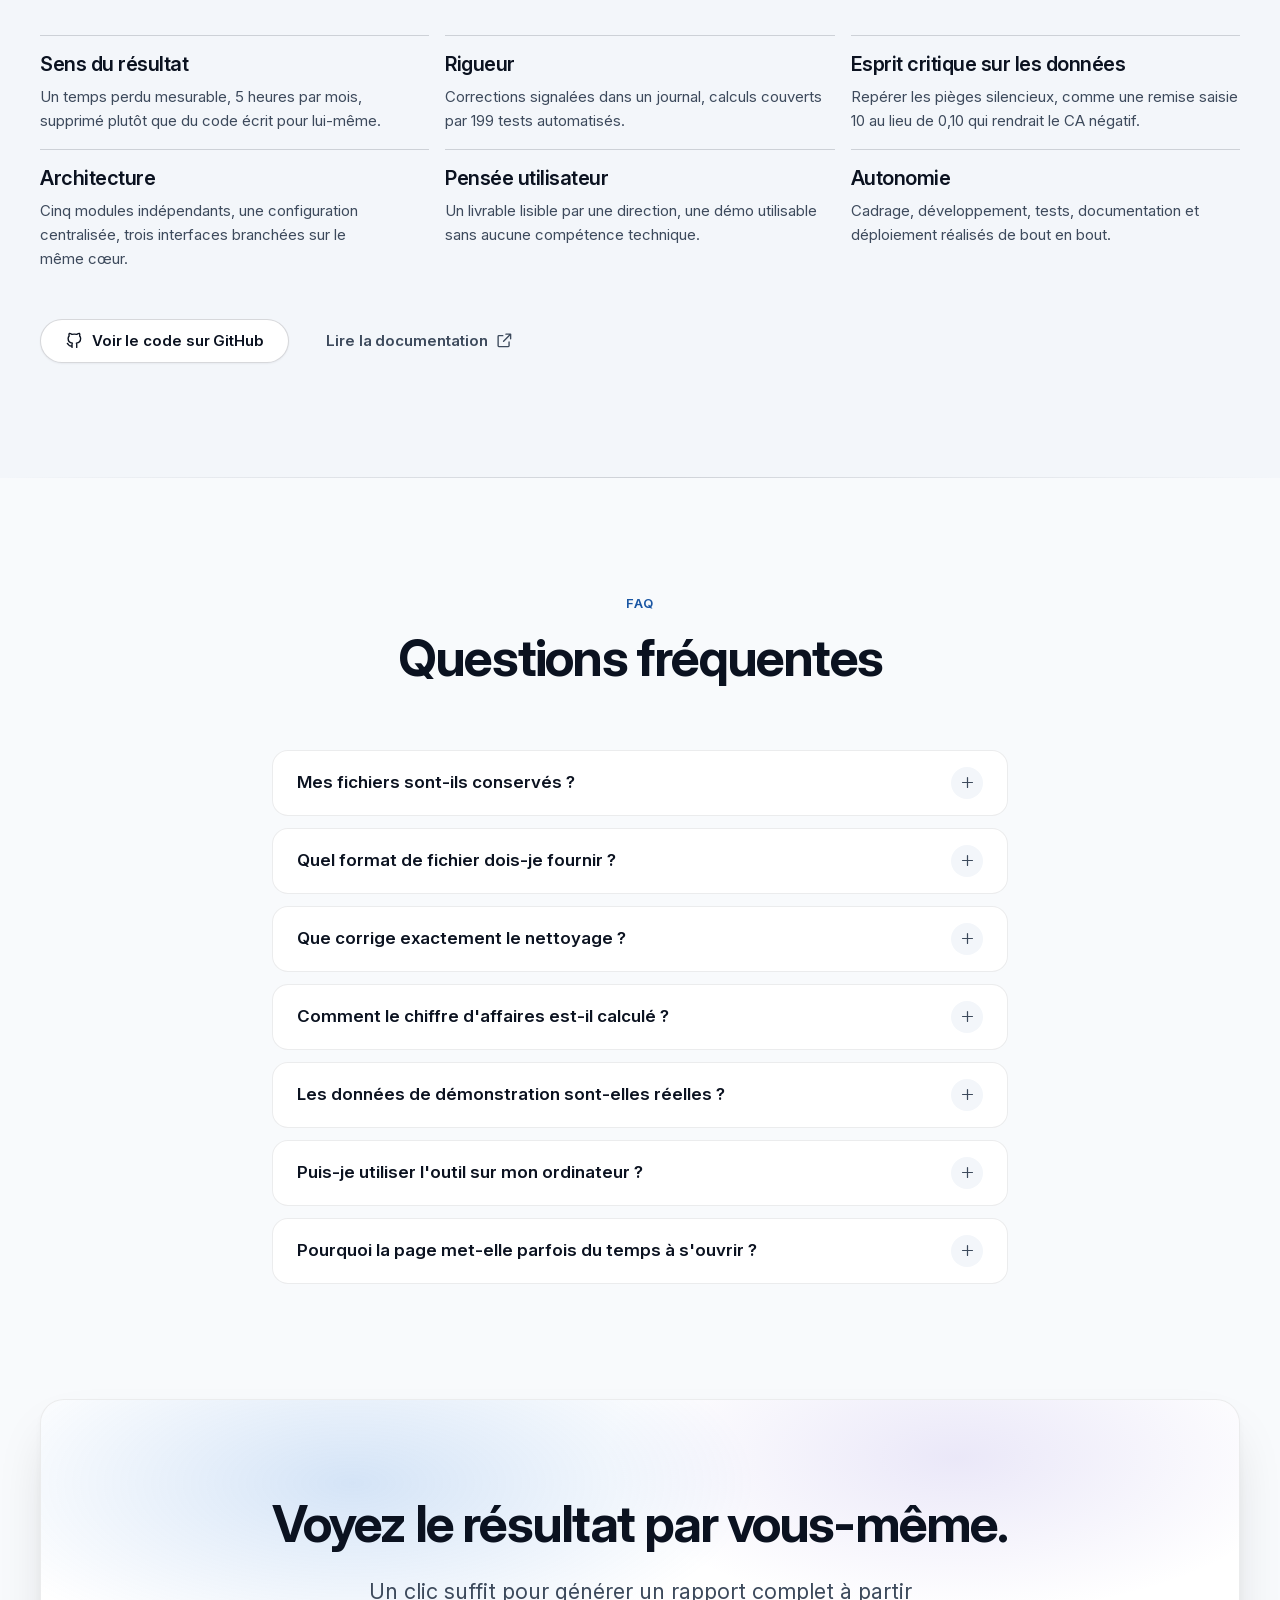
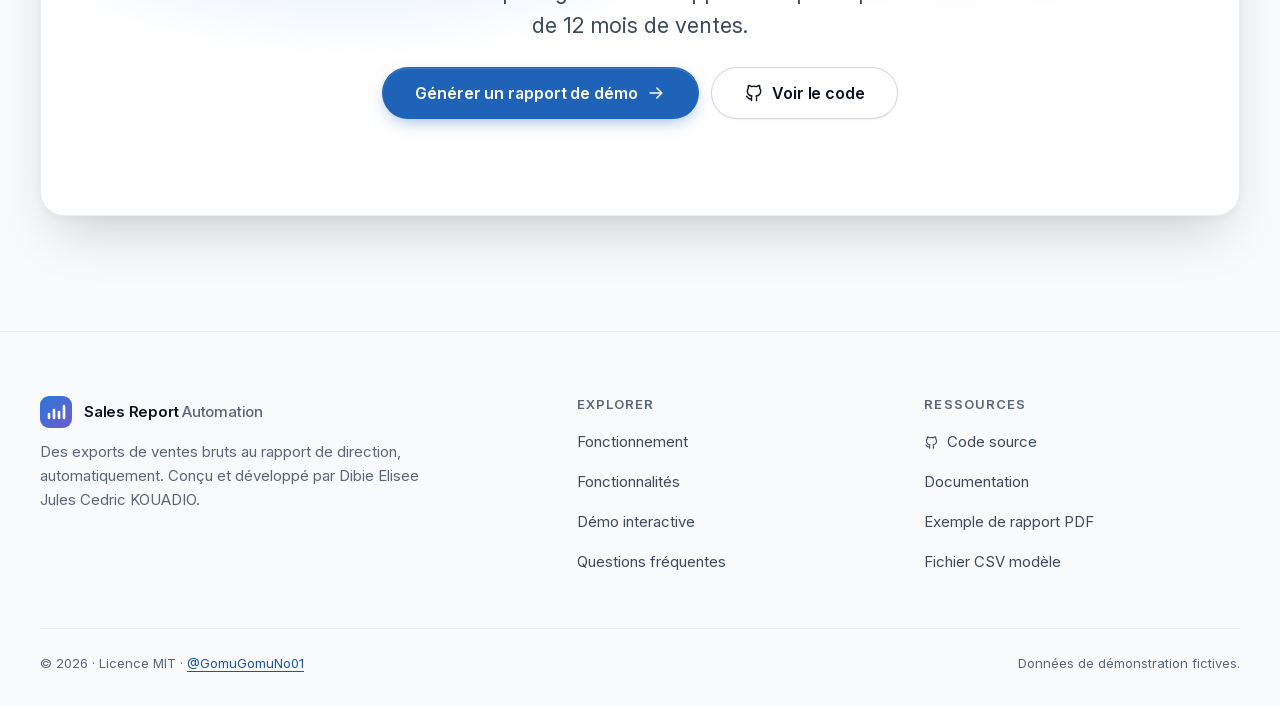
==== commit c643a547: "Configuration de déploiement : Cloud Run (recommandé) et Render (gratuit) - docs/DEPLOIEMENT.md : co" ====
--- a/webapp/static/index.html
+++ b/webapp/static/index.html
@@ -10,13 +10,13 @@
   <meta property="og:title" content="Sales Report Automation">
   <meta property="og:description" content="Des exports de ventes bruts au rapport de direction, en 3 secondes au lieu de 5 heures.">
   <meta property="og:type" content="website">
-  <link rel="icon" href="/assets/img/favicon.svg" type="image/svg+xml">
-  <link rel="preload" href="/assets/fonts/InterVariable-latin.woff2" as="font" type="font/woff2" crossorigin>
-  <link rel="stylesheet" href="/assets/css/tokens.css">
-  <link rel="stylesheet" href="/assets/css/base.css">
-  <link rel="stylesheet" href="/assets/css/components.css">
-  <link rel="stylesheet" href="/assets/css/sections.css">
-  <link rel="stylesheet" href="/assets/css/dashboard.css">
+  <link rel="icon" href="assets/img/favicon.svg" type="image/svg+xml">
+  <link rel="preload" href="assets/fonts/InterVariable-latin.woff2" as="font" type="font/woff2" crossorigin>
+  <link rel="stylesheet" href="assets/css/tokens.css">
+  <link rel="stylesheet" href="assets/css/base.css">
+  <link rel="stylesheet" href="assets/css/components.css">
+  <link rel="stylesheet" href="assets/css/sections.css">
+  <link rel="stylesheet" href="assets/css/dashboard.css">
   <script>
     /* Masque les éléments animés avant le premier rendu (sauf mouvement réduit).
        Filet de sécurité : si le JavaScript ne démarre pas, tout redevient visible. */
@@ -26,13 +26,13 @@
       window.__motionGuard = setTimeout(function () { root.classList.remove('has-motion'); }, 3000);
     })();
   </script>
-  <script type="module" src="/assets/js/main.js"></script>
-  <link rel="modulepreload" href="/assets/js/motion.js">
-  <link rel="modulepreload" href="/assets/js/ui.js">
-  <link rel="modulepreload" href="/assets/js/format.js">
-  <link rel="modulepreload" href="/assets/js/charts.js">
-  <link rel="modulepreload" href="/assets/js/dashboard.js">
-  <link rel="modulepreload" href="/assets/js/demo.js">
+  <script type="module" src="assets/js/main.js"></script>
+  <link rel="modulepreload" href="assets/js/motion.js">
+  <link rel="modulepreload" href="assets/js/ui.js">
+  <link rel="modulepreload" href="assets/js/format.js">
+  <link rel="modulepreload" href="assets/js/charts.js">
+  <link rel="modulepreload" href="assets/js/dashboard.js">
+  <link rel="modulepreload" href="assets/js/demo.js">
 </head>
 <body>
   <a class="skip-link" href="#contenu">Aller au contenu</a>
@@ -73,7 +73,7 @@
   <!-- ============ En-tête ============ -->
   <header class="site-header" id="site-header" data-scrolled="false">
     <div class="container site-header__inner">
-      <a class="brand" href="/" data-nav="accueil" aria-label="Sales Report Automation, retour à l'accueil">
+      <a class="brand" href="./" data-nav="accueil" aria-label="Sales Report Automation, retour à l'accueil">
         <svg class="brand__mark" viewBox="0 0 32 32" aria-hidden="true">
           <defs><linearGradient id="g-brand" x1="0" y1="0" x2="1" y2="1"><stop offset="0" stop-color="#2a78d6"/><stop offset="1" stop-color="#6d5bd0"/></linearGradient></defs>
           <rect width="32" height="32" rx="9" fill="url(#g-brand)"/>
@@ -146,7 +146,7 @@
                 <span class="btn__label">Générer un rapport de démo <svg class="icon btn__icon btn__icon--forward" aria-hidden="true"><use href="#i-arrow-right"/></svg></span>
                 <span class="btn__state btn__state--loading"><span class="spinner" aria-hidden="true"></span>Génération…</span>
               </button>
-              <a class="btn btn--secondary btn--lg" href="/exemples/rapport_exemple_2024.pdf" target="_blank" rel="noopener">
+              <a class="btn btn--secondary btn--lg" href="exemples/rapport_exemple_2024.pdf" target="_blank" rel="noopener">
                 <svg class="icon" aria-hidden="true"><use href="#i-file"/></svg>
                 Voir un exemple de PDF
                 <span class="visually-hidden">(nouvel onglet)</span>
@@ -278,9 +278,9 @@
           </div>
           <div class="showcase__stage" data-reveal="scale" data-reveal-delay="2">
             <figure class="paper" id="page-preview" role="tabpanel" aria-labelledby="page-tab-1" tabindex="0">
-              <img class="paper__img" src="/assets/img/rapport-p01-800.webp" srcset="/assets/img/rapport-p01-400.webp 400w, /assets/img/rapport-p01-800.webp 800w" sizes="(min-width: 64em) 30rem, 90vw" width="800" height="1131" alt="Page 1 du rapport : tableau de bord avec les indicateurs clés" loading="lazy" decoding="async">
+              <img class="paper__img" src="assets/img/rapport-p01-800.webp" srcset="assets/img/rapport-p01-400.webp 400w, assets/img/rapport-p01-800.webp 800w" sizes="(min-width: 64em) 30rem, 90vw" width="800" height="1131" alt="Page 1 du rapport : tableau de bord avec les indicateurs clés" loading="lazy" decoding="async">
             </figure>
-            <a class="btn btn--ghost btn--sm" href="/exemples/rapport_exemple_2024.pdf" target="_blank" rel="noopener">
+            <a class="btn btn--ghost btn--sm" href="exemples/rapport_exemple_2024.pdf" target="_blank" rel="noopener">
               <svg class="icon" aria-hidden="true"><use href="#i-download"/></svg>Ouvrir l'exemple complet (PDF)<span class="visually-hidden"> (nouvel onglet)</span>
             </a>
           </div>
@@ -385,9 +385,9 @@
               <div class="story-visual" data-visual="4">
                 <div class="story-frame">
                   <div class="ill-pages">
-                    <div class="ill-page"><img src="/assets/img/rapport-p02-400.webp" alt="" width="400" height="565" loading="lazy" decoding="async"></div>
-                    <div class="ill-page"><img src="/assets/img/rapport-p01-400.webp" alt="" width="400" height="565" loading="lazy" decoding="async"></div>
-                    <div class="ill-page"><img src="/assets/img/rapport-p03-400.webp" alt="" width="400" height="565" loading="lazy" decoding="async"></div>
+                    <div class="ill-page"><img src="assets/img/rapport-p02-400.webp" alt="" width="400" height="565" loading="lazy" decoding="async"></div>
+                    <div class="ill-page"><img src="assets/img/rapport-p01-400.webp" alt="" width="400" height="565" loading="lazy" decoding="async"></div>
+                    <div class="ill-page"><img src="assets/img/rapport-p03-400.webp" alt="" width="400" height="565" loading="lazy" decoding="async"></div>
                   </div>
                 </div>
               </div>
@@ -464,7 +464,7 @@
                   </div>
                   <p class="demo-form__links">
                     <button class="link-btn" type="button" data-dialog-open="dialog-format"><svg class="icon icon--sm" aria-hidden="true"><use href="#i-table"/></svg>Voir le format attendu</button>
-                    <a class="link-btn" href="/api/modele.csv" download><svg class="icon icon--sm" aria-hidden="true"><use href="#i-download"/></svg>Télécharger un fichier modèle</a>
+                    <a class="link-btn" href="api/modele.csv" download><svg class="icon icon--sm" aria-hidden="true"><use href="#i-download"/></svg>Télécharger un fichier modèle</a>
                   </p>
                 </div>
               </fieldset>
@@ -549,7 +549,7 @@
               <summary class="accordion__summary">Quel format de fichier dois-je fournir&nbsp;?<span class="accordion__chevron" aria-hidden="true"><svg class="icon icon--sm"><use href="#i-plus"/></svg></span></summary>
               <div class="accordion__content">
                 <p>Un ou plusieurs fichiers CSV séparés par des virgules, encodés en UTF-8, avec ces 9 colonnes dans n'importe quel ordre : <code>date</code>, <code>vendeur</code>, <code>region</code>, <code>produit</code>, <code>categorie</code>, <code>quantite</code>, <code>prix_unitaire</code>, <code>remise</code>, <code>statut</code>.</p>
-                <p><a href="/api/modele.csv" download>Télécharger un fichier modèle</a></p>
+                <p><a href="api/modele.csv" download>Télécharger un fichier modèle</a></p>
               </div>
             </details>
             <details class="accordion__item">
@@ -577,7 +577,7 @@
             </details>
             <details class="accordion__item">
               <summary class="accordion__summary">Pourquoi la page met-elle parfois du temps à s'ouvrir&nbsp;?<span class="accordion__chevron" aria-hidden="true"><svg class="icon icon--sm"><use href="#i-plus"/></svg></span></summary>
-              <div class="accordion__content"><p>La démo est hébergée gratuitement : quand personne ne l'a utilisée depuis un moment, le serveur se met en veille et met une trentaine de secondes à redémarrer.</p></div>
+              <div class="accordion__content"><p>Le serveur de la démo s'arrête quand personne ne l'utilise. Le visiteur suivant attend qu'il redémarre : quelques secondes en général, jusqu'à une minute sur un hébergement gratuit.</p></div>
             </details>
           </div>
         </div>
@@ -643,7 +643,7 @@
 
           <div class="report-error card card--pad-lg" id="rapport-erreur" hidden>
             <span class="report-error__icon" aria-hidden="true"><svg class="icon icon--lg"><use href="#i-alert"/></svg></span>
-            <h2 class="h3">Le rapport n'a pas pu être généré</h2>
+            <h2 class="h3">Détail de l'erreur</h2>
             <p class="ink-2" id="rapport-erreur-message"></p>
             <div class="cluster">
               <button class="btn btn--primary" type="button" data-nav="demo">Modifier mes fichiers</button>
@@ -673,7 +673,7 @@
     <div class="container">
       <div class="site-footer__grid">
         <div class="site-footer__about">
-          <a class="brand" href="/" data-nav="accueil">
+          <a class="brand" href="./" data-nav="accueil">
             <svg class="brand__mark" viewBox="0 0 32 32" aria-hidden="true"><rect width="32" height="32" rx="9" fill="url(#g-brand)"/><path d="M9 22v-4M14 22v-8M19 22v-6M24 22V10" stroke="#fff" stroke-width="2.6" stroke-linecap="round"/></svg>
             <span>Sales Report <span class="brand__light">Automation</span></span>
           </a>
@@ -693,8 +693,8 @@
           <ul class="site-footer__links">
             <li><a href="https://github.com/GomuGomuNo01/sales-report-automation" target="_blank" rel="noopener"><svg class="icon icon--sm" aria-hidden="true"><use href="#i-github"/></svg>Code source<span class="visually-hidden"> (nouvel onglet)</span></a></li>
             <li><a href="https://github.com/GomuGomuNo01/sales-report-automation#readme" target="_blank" rel="noopener">Documentation<span class="visually-hidden"> (nouvel onglet)</span></a></li>
-            <li><a href="/exemples/rapport_exemple_2024.pdf" target="_blank" rel="noopener">Exemple de rapport PDF<span class="visually-hidden"> (nouvel onglet)</span></a></li>
-            <li><a href="/api/modele.csv" download>Fichier CSV modèle</a></li>
+            <li><a href="exemples/rapport_exemple_2024.pdf" target="_blank" rel="noopener">Exemple de rapport PDF<span class="visually-hidden"> (nouvel onglet)</span></a></li>
+            <li><a href="api/modele.csv" download>Fichier CSV modèle</a></li>
           </ul>
         </div>
       </div>
@@ -731,7 +731,7 @@
       </div>
     </div>
     <div class="dialog__foot">
-      <a class="btn btn--secondary" href="/api/modele.csv" download><svg class="icon" aria-hidden="true"><use href="#i-download"/></svg>Télécharger le modèle</a>
+      <a class="btn btn--secondary" href="api/modele.csv" download><svg class="icon" aria-hidden="true"><use href="#i-download"/></svg>Télécharger le modèle</a>
       <button class="btn btn--primary" type="button" data-dialog-close>J'ai compris</button>
     </div>
   </dialog>
--- a/webapp/static/assets/css/tokens.css
+++ b/webapp/static/assets/css/tokens.css
@@ -0,0 +1,237 @@
+/* ==========================================================================
+   DESIGN TOKENS
+   Source unique des valeurs visuelles. Aucun composant n'utilise de valeur
+   arbitraire : couleurs, typographie, espacements, rayons, ombres, motion,
+   z-index et breakpoints passent tous par ces variables.
+
+   Breakpoints (les media queries CSS ne lisent pas les variables, ces
+   valeurs sont donc reprises telles quelles, toujours les mêmes) :
+     sm  30em  (480px)   grands smartphones
+     md  48em  (768px)   tablettes
+     lg  64em  (1024px)  laptops
+     xl  80em  (1280px)  desktop
+   ========================================================================== */
+
+/* Repli calibré sur les métriques d'Inter : le changement de police ne décale pas le texte */
+@font-face {
+  font-family: "Inter Fallback";
+  src: local("Arial"), local("Helvetica Neue"), local("Helvetica");
+  size-adjust: 107.1%;
+  ascent-override: 90.4%;
+  descent-override: 22.5%;
+  line-gap-override: 0%;
+}
+
+@font-face {
+  font-family: "Inter";
+  src: url("../fonts/InterVariable-latin.woff2") format("woff2");
+  font-weight: 100 900;
+  font-style: normal;
+  font-display: optional;  /* préchargée : affichée d'emblée, sinon le repli calibré reste, sans saut */
+}
+
+:root {
+  color-scheme: light dark;
+
+  /* ---------- Couleurs : thème clair ---------- */
+  --color-bg:            #f8fafc;
+  --color-surface:       #ffffff;
+  --color-surface-2:     #f3f6fa;
+  --color-surface-3:     #e9eef5;
+  --color-ink:           #0b1220;
+  --color-ink-2:         #3d4a5c;
+  --color-ink-3:         #5a6678;
+  --color-border:        rgba(11, 18, 32, 0.08);
+  --color-border-strong: rgba(11, 18, 32, 0.16);
+
+  --color-brand:         #1f63b8;
+  --color-brand-hover:   #1a56a3;
+  --color-brand-active:  #164a8d;
+  --color-brand-ink:     #1a56a3;
+  --color-brand-soft:    #eaf2fd;
+  --color-brand-line:    rgba(31, 99, 184, 0.28);
+  --color-on-brand:      #ffffff;
+
+  --color-success:       #13703f;
+  --color-success-soft:  #e6f5ec;
+  --color-danger:        #b4262c;
+  --color-danger-soft:   #fdecec;
+  --color-warning:       #8a5300;
+  --color-warning-soft:  #fff4dd;
+
+  /* Lueurs du hero et des fonds (toujours très diffuses) */
+  --glow-1: rgba(42, 120, 214, 0.20);
+  --glow-2: rgba(109, 91, 208, 0.14);
+  --glow-3: rgba(27, 175, 122, 0.10);
+
+  /* Données (validées : contraste ≥ 3:1, voir README) */
+  --viz-series:      #2a78d6;
+  --viz-series-soft: rgba(42, 120, 214, 0.10);
+  --viz-grid:        #e6e9ef;
+  --viz-axis:        #c9cfd9;
+  --viz-surface:     #ffffff;
+
+  /* ---------- Typographie ---------- */
+  --font-sans: "Inter", "Inter Fallback", system-ui, -apple-system, "Segoe UI", Roboto, "Helvetica Neue", Arial, sans-serif;
+  --font-mono: ui-monospace, "SF Mono", "Cascadia Code", "Roboto Mono", Menlo, Consolas, monospace;
+
+  --text-display: clamp(2.375rem, 1.6rem + 3vw, 3.875rem);  /* H1 du hero */
+  --text-h1:      clamp(2rem, 1.55rem + 2vw, 3rem);         /* H1 des vues */
+  --text-h2:      clamp(1.875rem, 1.3rem + 2.4vw, 3.25rem);
+  --text-h3:      clamp(1.125rem, 1.06rem + 0.3vw, 1.3125rem);
+  --text-lead:    clamp(1.125rem, 1.04rem + 0.4vw, 1.375rem);
+  --text-body:    1.0625rem;
+  --text-small:   0.9375rem;
+  --text-xs:      0.8125rem;
+
+  --leading-tight: 1.05;
+  --leading-snug:  1.25;
+  --leading-body:  1.6;
+
+  --tracking-display: -0.04em;
+  --tracking-title:   -0.025em;
+  --tracking-eyebrow: 0.08em;
+
+  --weight-regular:  400;
+  --weight-medium:   500;
+  --weight-semibold: 600;
+  --weight-bold:     680;
+
+  /* ---------- Espacements (4 / 8 / 12 / 16 / 24 / 32 / 48 / 64 / 96 / 128) ---------- */
+  --space-1:  0.25rem;
+  --space-2:  0.5rem;
+  --space-3:  0.75rem;
+  --space-4:  1rem;
+  --space-5:  1.5rem;
+  --space-6:  2rem;
+  --space-7:  3rem;
+  --space-8:  4rem;
+  --space-9:  6rem;
+  --space-10: 8rem;
+
+  --section-pad: clamp(var(--space-8), 9vw, var(--space-10));
+  --gutter:      clamp(var(--space-4), 4vw, var(--space-6));
+  --container:   75rem;
+  --container-narrow: 46rem;
+  --header-h:    4.5rem;
+
+  /* ---------- Rayons ---------- */
+  --radius-xs:   6px;
+  --radius-sm:   8px;
+  --radius-md:   12px;
+  --radius-lg:   16px;
+  --radius-xl:   24px;
+  --radius-full: 999px;
+
+  /* ---------- Ombres (légères, en couches) ---------- */
+  --shadow-xs: 0 1px 2px rgba(11, 18, 32, 0.05);
+  --shadow-sm: 0 1px 2px rgba(11, 18, 32, 0.04), 0 2px 8px rgba(11, 18, 32, 0.05);
+  --shadow-md: 0 2px 4px rgba(11, 18, 32, 0.04), 0 10px 28px rgba(11, 18, 32, 0.08);
+  --shadow-lg: 0 4px 10px rgba(11, 18, 32, 0.04), 0 28px 56px -16px rgba(11, 18, 32, 0.18);
+  --shadow-xl: 0 40px 90px -30px rgba(16, 40, 90, 0.32);
+  --shadow-brand: 0 6px 18px -6px rgba(31, 99, 184, 0.55);
+  --focus-ring: 0 0 0 3px rgba(31, 99, 184, 0.35);
+
+  /* ---------- Motion ---------- */
+  /* Durées : micro-interaction / hover / composant / transition / complexe */
+  --dur-instant:    100ms;
+  --dur-micro:      140ms;
+  --dur-hover:      180ms;
+  --dur-component:  260ms;
+  --dur-transition: 380ms;
+  --dur-complex:    640ms;
+
+  /* Courbes : sortie naturelle (par défaut), entrée-sortie, ressort discret */
+  --ease-out:    cubic-bezier(0.22, 1, 0.36, 1);
+  --ease-in-out: cubic-bezier(0.65, 0, 0.35, 1);
+  --ease-in:     cubic-bezier(0.55, 0, 1, 0.45);
+  --ease-spring: cubic-bezier(0.34, 1.36, 0.64, 1);
+
+  /* Amplitudes : un mouvement ne dépasse jamais 24px */
+  --move-xs: 2px;
+  --move-sm: 4px;
+  --move-md: 12px;
+  --move-lg: 24px;
+  --scale-in: 0.96;
+  --scale-subtle: 0.985;
+  --stagger: 80ms;
+  --stagger-tight: 40ms;
+  --dur-draw: 760ms;          /* tracé d'une courbe */
+  --dur-loop-spin: 700ms;     /* indicateur de chargement (fonctionnel) */
+  --dur-loop-shimmer: 1400ms; /* squelette de chargement (fonctionnel) */
+
+  /* ---------- Plans ---------- */
+  --z-base:    1;
+  --z-header:  50;
+  --z-menu:    60;
+  --z-toast:   80;
+  --z-dialog:  90;
+  --z-tooltip: 100;
+}
+
+/* ---------- Thème sombre : choisi, pas inversé ---------- */
+@media (prefers-color-scheme: dark) {
+  :root {
+    --color-bg:            #090d16;
+    --color-surface:       #0f1521;
+    --color-surface-2:     #151d2b;
+    --color-surface-3:     #1c2636;
+    --color-ink:           #f2f5f9;
+    --color-ink-2:         #b4bfce;
+    --color-ink-3:         #8794a7;
+    --color-border:        rgba(255, 255, 255, 0.08);
+    --color-border-strong: rgba(255, 255, 255, 0.16);
+
+    --color-brand:         #2f74cf;
+    --color-brand-hover:   #2a69bd;
+    --color-brand-active:  #245ea9;
+    --color-brand-ink:     #8bbcf3;
+    --color-brand-soft:    rgba(74, 144, 232, 0.14);
+    --color-brand-line:    rgba(139, 188, 243, 0.32);
+
+    --color-success:       #3fcf86;
+    --color-success-soft:  rgba(63, 207, 134, 0.12);
+    --color-danger:        #ff7b7b;
+    --color-danger-soft:   rgba(255, 123, 123, 0.12);
+    --color-warning:       #f2b84b;
+    --color-warning-soft:  rgba(242, 184, 75, 0.12);
+
+    --glow-1: rgba(57, 135, 229, 0.22);
+    --glow-2: rgba(144, 133, 233, 0.14);
+    --glow-3: rgba(25, 158, 112, 0.10);
+
+    --viz-series:      #3987e5;
+    --viz-series-soft: rgba(57, 135, 229, 0.14);
+    --viz-grid:        #222c3b;
+    --viz-axis:        #334156;
+    --viz-surface:     #0f1521;
+
+    --shadow-xs: 0 1px 2px rgba(0, 0, 0, 0.4);
+    --shadow-sm: 0 1px 2px rgba(0, 0, 0, 0.35), 0 2px 8px rgba(0, 0, 0, 0.3);
+    --shadow-md: 0 2px 4px rgba(0, 0, 0, 0.3), 0 12px 28px rgba(0, 0, 0, 0.4);
+    --shadow-lg: 0 4px 10px rgba(0, 0, 0, 0.3), 0 28px 56px -16px rgba(0, 0, 0, 0.6);
+    --shadow-xl: 0 40px 90px -30px rgba(0, 0, 0, 0.75);
+    --shadow-brand: 0 6px 22px -6px rgba(57, 135, 229, 0.6);
+    --focus-ring: 0 0 0 3px rgba(139, 188, 243, 0.45);
+  }
+}
+
+/* ---------- Mouvement réduit : seules les animations fonctionnelles restent ---------- */
+@media (prefers-reduced-motion: reduce) {
+  :root {
+    --dur-micro:      1ms;
+    --dur-hover:      1ms;
+    --dur-component:  120ms;  /* fondus d'état conservés, sans déplacement */
+    --dur-transition: 120ms;
+    --dur-complex:    1ms;
+    --move-xs: 0px;
+    --move-sm: 0px;
+    --move-md: 0px;
+    --move-lg: 0px;
+    --scale-in: 1;
+    --scale-subtle: 1;
+    --stagger: 0ms;
+    --stagger-tight: 0ms;
+    --dur-draw: 1ms;
+  }
+}
--- a/webapp/static/assets/css/base.css
+++ b/webapp/static/assets/css/base.css
@@ -0,0 +1,227 @@
+/* ==========================================================================
+   BASE : reset, typographie, mise en page, utilitaires, règles de motion
+   ========================================================================== */
+
+*, *::before, *::after { box-sizing: border-box; }
+
+html {
+  -webkit-text-size-adjust: 100%;
+  text-size-adjust: 100%;
+  scroll-padding-top: calc(var(--header-h) + var(--space-4));
+}
+
+@media (prefers-reduced-motion: no-preference) {
+  html { scroll-behavior: smooth; }
+}
+
+body {
+  margin: 0;
+  min-height: 100vh;
+  background: var(--color-bg);
+  color: var(--color-ink);
+  font-family: var(--font-sans);
+  font-size: var(--text-body);
+  line-height: var(--leading-body);
+  font-optical-sizing: auto;
+  -webkit-font-smoothing: antialiased;
+  -moz-osx-font-smoothing: grayscale;
+  text-rendering: optimizeLegibility;
+  overflow-x: clip;
+}
+
+body.is-locked { overflow: hidden; }
+
+img, svg, video { display: block; max-width: 100%; }
+sup, sub { line-height: 0; }
+img { height: auto; }
+button, input, select, textarea { font: inherit; color: inherit; }
+button { cursor: pointer; }
+table { border-collapse: collapse; }
+[hidden] { display: none !important; }
+
+h1, h2, h3, h4, p, ol, ul, figure, blockquote, dl, dd { margin: 0; }
+ol, ul { padding: 0; list-style: none; }
+
+h1, h2, h3, h4 {
+  font-weight: var(--weight-bold);
+  letter-spacing: var(--tracking-title);
+  line-height: var(--leading-snug);
+  text-wrap: balance;
+}
+
+p { text-wrap: pretty; }
+
+a {
+  color: var(--color-brand-ink);
+  text-decoration-thickness: 1px;
+  text-underline-offset: 0.2em;
+  transition: color var(--dur-hover) var(--ease-out);
+}
+a:hover { color: var(--color-ink); }
+
+::selection { background: var(--color-brand-soft); color: var(--color-ink); }
+
+/* Focus : toujours visible au clavier, jamais à la souris */
+:focus { outline: none; }
+:focus-visible {
+  outline: 2px solid var(--color-brand);
+  outline-offset: 3px;
+  border-radius: var(--radius-xs);
+}
+
+/* ---------- Typographie ---------- */
+.display {
+  font-size: var(--text-display);
+  line-height: var(--leading-tight);
+  letter-spacing: var(--tracking-display);
+  font-weight: var(--weight-bold);
+}
+.h1 { font-size: var(--text-h1); line-height: 1.1; letter-spacing: var(--tracking-display); }
+.h2 { font-size: var(--text-h2); line-height: 1.08; letter-spacing: -0.035em; }
+.h3 { font-size: var(--text-h3); line-height: var(--leading-snug); font-weight: var(--weight-semibold); letter-spacing: -0.01em; }
+.lead { font-size: var(--text-lead); line-height: 1.55; color: var(--color-ink-2); }
+.small { font-size: var(--text-small); }
+.xs { font-size: var(--text-xs); }
+.muted { color: var(--color-ink-3); }
+.ink-2 { color: var(--color-ink-2); }
+
+.eyebrow {
+  display: inline-flex;
+  align-items: center;
+  gap: var(--space-2);
+  font-size: var(--text-xs);
+  font-weight: var(--weight-semibold);
+  letter-spacing: var(--tracking-eyebrow);
+  text-transform: uppercase;
+  color: var(--color-brand-ink);
+}
+
+.text-gradient {
+  background: linear-gradient(100deg, var(--color-ink) 10%, var(--color-brand) 55%, #6d5bd0 95%);
+  -webkit-background-clip: text;
+  background-clip: text;
+  color: transparent;
+}
+@media (prefers-color-scheme: dark) {
+  .text-gradient { background-image: linear-gradient(100deg, var(--color-ink) 10%, #8bbcf3 55%, #b3a8f5 95%); }
+}
+@media (forced-colors: active) {
+  .text-gradient { background: none; color: CanvasText; }
+}
+
+.num { font-variant-numeric: tabular-nums; }
+
+/* ---------- Mise en page ---------- */
+.container {
+  width: 100%;
+  max-width: calc(var(--container) + 2 * var(--gutter));
+  margin-inline: auto;
+  padding-inline: var(--gutter);
+}
+.container--narrow { max-width: calc(var(--container-narrow) + 2 * var(--gutter)); }
+
+.section { padding-block: var(--section-pad); position: relative; }
+.section--tint { background: var(--color-surface-2); }
+.section--tint::before,
+.section--tint::after {
+  content: "";
+  position: absolute;
+  inset-inline: 0;
+  height: 1px;
+  background: linear-gradient(90deg, transparent, var(--color-border-strong), transparent);
+}
+.section--tint::before { top: 0; }
+.section--tint::after { bottom: 0; }
+
+.section-head {
+  display: grid;
+  gap: var(--space-4);
+  max-width: 44rem;
+  margin-bottom: clamp(var(--space-7), 6vw, var(--space-8));
+}
+.section-head--center { margin-inline: auto; text-align: center; justify-items: center; }
+
+.stack { display: grid; gap: var(--space-4); }
+/* Une grille à une colonne ne doit jamais s'élargir au contenu (tableaux, onglets défilants) */
+.stack, .hero__inner, .hero__copy, .showcase, .showcase__stage, .final-cta, .story, .demo, .demo-form, .demo-form__group,
+.field, .file-list, .tabs, .charts, .chart-card, .report-head, .report-loading, .report-body, .quality-list, .outcomes, .kpi { grid-template-columns: minmax(0, 1fr); }
+.cluster { display: flex; flex-wrap: wrap; align-items: center; gap: var(--space-3); }
+
+/* ---------- Utilitaires ---------- */
+.visually-hidden {
+  position: absolute !important;
+  width: 1px; height: 1px;
+  padding: 0; margin: -1px;
+  overflow: hidden;
+  clip: rect(0 0 0 0);
+  white-space: nowrap;
+  border: 0;
+}
+
+.skip-link {
+  position: fixed;
+  top: var(--space-3);
+  left: var(--space-3);
+  z-index: calc(var(--z-tooltip) + 1);
+  padding: var(--space-3) var(--space-4);
+  border-radius: var(--radius-sm);
+  background: var(--color-ink);
+  color: var(--color-bg);
+  font-weight: var(--weight-semibold);
+  text-decoration: none;
+  transform: translateY(calc(-100% - var(--space-4)));
+  transition: transform var(--dur-component) var(--ease-out);
+}
+.skip-link:focus-visible { transform: none; color: var(--color-bg); }
+
+.icon { width: 1.25em; height: 1.25em; flex: none; stroke: currentColor; fill: none; stroke-width: 1.75; stroke-linecap: round; stroke-linejoin: round; }
+.icon--sm { width: 1em; height: 1em; }
+.icon--lg { width: 1.5rem; height: 1.5rem; }
+
+/* ==========================================================================
+   MOTION : règles partagées par tous les composants
+   Les éléments [data-reveal] ne sont masqués que si le JavaScript tourne
+   (classe .has-motion posée par motion.js) : sans JS, tout est visible.
+   ========================================================================== */
+
+.has-motion [data-reveal] {
+  opacity: 0;
+  transition:
+    opacity var(--dur-complex) var(--ease-out) var(--reveal-delay, 0ms),
+    transform var(--dur-complex) var(--ease-out) var(--reveal-delay, 0ms);
+  will-change: opacity, transform;
+}
+.has-motion [data-reveal="up"]    { transform: translate3d(0, var(--move-lg), 0); }
+.has-motion [data-reveal="scale"] { transform: scale(var(--scale-in)); }
+.has-motion [data-reveal="left"]  { transform: translate3d(calc(-1 * var(--move-lg)), 0, 0); }
+.has-motion [data-reveal="right"] { transform: translate3d(var(--move-lg), 0, 0); }
+.has-motion [data-reveal].is-revealed { opacity: 1; transform: none; }
+.has-motion [data-reveal].is-settled { will-change: auto; }
+
+/* Transitions de vue (View Transitions API) : fondu + légère translation */
+@view-transition { navigation: none; }
+::view-transition-old(root) { animation: vt-out var(--dur-component) var(--ease-in) both; }
+::view-transition-new(root) { animation: vt-in var(--dur-transition) var(--ease-out) both; }
+::view-transition-group(site-header) { animation-duration: var(--dur-transition); }
+@keyframes vt-out { to { opacity: 0; transform: translate3d(0, calc(-1 * var(--move-sm)), 0); } }
+@keyframes vt-in  { from { opacity: 0; transform: translate3d(0, var(--move-md), 0); } }
+
+/* Repli sans View Transitions : même mouvement, appliqué à la vue entrante */
+.view.is-entering { animation: vt-in var(--dur-transition) var(--ease-out) both; }
+
+@keyframes spin { to { transform: rotate(360deg); } }
+@keyframes fade-in { from { opacity: 0; } }
+@keyframes rise-in { from { opacity: 0; transform: translate3d(0, var(--move-md), 0); } }
+@keyframes pop-in { from { opacity: 0; transform: scale(0.6); } }
+@keyframes shimmer { from { transform: translateX(-100%); } to { transform: translateX(100%); } }
+
+@media (prefers-reduced-motion: reduce) {
+  @keyframes pop-in { from { opacity: 0; } }
+  .card--interactive:hover, .card--interactive:hover .card__icon,
+  .btn:hover, .btn:active, .dropzone.is-dragover, .dropzone.is-dragover .dropzone__icon { transform: none !important; }
+  *, *::before, *::after {
+    animation-iteration-count: 1 !important;
+    scroll-behavior: auto !important;
+  }
+  ::view-transition-group(*), ::view-transition-old(*), ::view-transition-new(*) { animation: none !important; }
+}
--- a/webapp/static/assets/css/components.css
+++ b/webapp/static/assets/css/components.css
@@ -0,0 +1,825 @@
+/* ==========================================================================
+   COMPOSANTS RÉUTILISABLES
+   Header · Button · Badge · Card · Field · Switch · Choice · Dropzone ·
+   Tabs · Accordion · Tooltip · Toast · Dialog · Spinner · Skeleton ·
+   Steps · Callout · Table
+   ========================================================================== */
+
+/* ---------- Header ---------- */
+.site-header {
+  position: fixed;
+  inset: 0 0 auto;
+  z-index: var(--z-header);
+  view-transition-name: site-header;
+  transition: background-color var(--dur-component) var(--ease-out),
+              box-shadow var(--dur-component) var(--ease-out),
+              backdrop-filter var(--dur-component) var(--ease-out),
+              transform var(--dur-component) var(--ease-out);
+}
+.site-header__inner {
+  display: flex;
+  align-items: center;
+  gap: var(--space-5);
+  height: var(--header-h);
+}
+.site-header[data-scrolled="true"],
+.site-header[data-solid="true"] {
+  background: color-mix(in srgb, var(--color-surface) 92%, transparent);
+  box-shadow: 0 1px 0 var(--color-border);
+  -webkit-backdrop-filter: saturate(1.6) blur(16px);
+  backdrop-filter: saturate(1.6) blur(16px);
+}
+/* Plus compact après défilement : la barre remonte de quelques pixels (transform, pas de hauteur animée) */
+.site-header[data-scrolled="true"] { transform: translate3d(0, calc(-1 * var(--move-sm) - 2px), 0); }
+.site-header[data-scrolled="true"] .site-header__inner { transform: translate3d(0, 3px, 0); }
+@supports not (background: color-mix(in srgb, red 50%, transparent)) {
+  .site-header[data-scrolled="true"], .site-header[data-solid="true"] { background: var(--color-surface); }
+}
+
+.brand {
+  display: inline-flex;
+  align-items: center;
+  gap: var(--space-3);
+  color: var(--color-ink);
+  text-decoration: none;
+  font-weight: var(--weight-semibold);
+  letter-spacing: -0.015em;
+  white-space: nowrap;
+  border-radius: var(--radius-sm);
+}
+.brand:hover { color: var(--color-ink); }
+.brand__mark { width: 32px; height: 32px; flex: none; }
+.brand__light { color: var(--color-ink-3); font-weight: var(--weight-medium); }
+@media (max-width: 25em) { .brand__light { display: none; } }
+
+.site-nav { margin-inline-start: auto; }
+.site-nav__list { display: flex; gap: var(--space-1); }
+.site-nav__link {
+  position: relative;
+  display: inline-flex;
+  align-items: center;
+  min-height: 40px;
+  padding: 0 var(--space-3);
+  border-radius: var(--radius-full);
+  color: var(--color-ink-2);
+  font-size: var(--text-small);
+  font-weight: var(--weight-medium);
+  text-decoration: none;
+  transition: color var(--dur-hover) var(--ease-out), background-color var(--dur-hover) var(--ease-out);
+}
+.site-nav__link:hover { color: var(--color-ink); background: var(--color-surface-2); }
+.site-nav__link[aria-current="true"] { color: var(--color-ink); }
+.site-nav__link[aria-current="true"]::after {
+  content: "";
+  position: absolute;
+  left: 50%;
+  bottom: 4px;
+  width: 4px;
+  height: 4px;
+  border-radius: 50%;
+  background: var(--color-brand);
+  transform: translateX(-50%);
+  animation: pop-in var(--dur-component) var(--ease-spring) both;
+}
+.site-header__actions { display: flex; align-items: center; gap: var(--space-2); }
+
+.btn.menu-toggle { display: none; }
+
+@media (max-width: 63.99em) {
+  .site-header__actions .btn--cta { display: none; }
+  .site-nav__link { padding: 0 var(--space-2); }
+}
+@media (max-width: 47.99em) {
+  .site-nav { display: none; }
+  .site-header__actions { margin-inline-start: auto; }
+  .btn.menu-toggle { display: inline-flex; }
+}
+
+/* Icône hamburger -> croix */
+.menu-toggle__bars { position: relative; width: 18px; height: 12px; }
+.menu-toggle__bars span {
+  position: absolute;
+  left: 0;
+  width: 100%;
+  height: 1.75px;
+  border-radius: 2px;
+  background: currentColor;
+  transition: transform var(--dur-component) var(--ease-out), opacity var(--dur-micro) var(--ease-out);
+}
+.menu-toggle__bars span:nth-child(1) { top: 0; }
+.menu-toggle__bars span:nth-child(2) { top: 5px; }
+.menu-toggle__bars span:nth-child(3) { top: 10px; }
+.menu-toggle[aria-expanded="true"] .menu-toggle__bars span:nth-child(1) { transform: translateY(5px) rotate(45deg); }
+.menu-toggle[aria-expanded="true"] .menu-toggle__bars span:nth-child(2) { opacity: 0; }
+.menu-toggle[aria-expanded="true"] .menu-toggle__bars span:nth-child(3) { transform: translateY(-5px) rotate(-45deg); }
+
+/* Menu mobile */
+.mobile-menu {
+  position: fixed;
+  inset: var(--header-h) 0 auto;
+  z-index: var(--z-menu);
+  max-height: calc(100dvh - var(--header-h));
+  overflow-y: auto;
+  padding: var(--space-4) var(--gutter) var(--space-6);
+  background: var(--color-surface);
+  box-shadow: var(--shadow-lg);
+  border-bottom: 1px solid var(--color-border);
+  opacity: 0;
+  transform: translate3d(0, calc(-1 * var(--move-md)), 0);
+  visibility: hidden;
+  transition: opacity var(--dur-component) var(--ease-out),
+              transform var(--dur-component) var(--ease-out),
+              visibility 0s linear var(--dur-component);
+}
+.mobile-menu.is-open {
+  opacity: 1;
+  transform: none;
+  visibility: visible;
+  transition-delay: 0s;
+}
+.mobile-menu__list { display: grid; gap: var(--space-1); margin-bottom: var(--space-5); }
+.mobile-menu__link {
+  display: flex;
+  align-items: center;
+  justify-content: space-between;
+  min-height: 52px;
+  padding: 0 var(--space-3);
+  border-radius: var(--radius-md);
+  color: var(--color-ink);
+  font-size: 1.125rem;
+  font-weight: var(--weight-medium);
+  text-decoration: none;
+}
+.mobile-menu__link:active { background: var(--color-surface-2); }
+.mobile-menu.is-open .mobile-menu__list li { animation: rise-in var(--dur-component) var(--ease-out) both; }
+.mobile-menu.is-open .mobile-menu__list li:nth-child(2) { animation-delay: calc(1 * var(--stagger-tight)); }
+.mobile-menu.is-open .mobile-menu__list li:nth-child(3) { animation-delay: calc(2 * var(--stagger-tight)); }
+.mobile-menu.is-open .mobile-menu__list li:nth-child(4) { animation-delay: calc(3 * var(--stagger-tight)); }
+.mobile-menu-backdrop {
+  position: fixed;
+  inset: var(--header-h) 0 0;
+  z-index: calc(var(--z-menu) - 1);
+  background: rgba(6, 10, 18, 0.32);
+  opacity: 0;
+  transition: opacity var(--dur-component) var(--ease-out);
+}
+.mobile-menu-backdrop.is-open { opacity: 1; }
+@media (min-width: 48em) { .mobile-menu, .mobile-menu-backdrop { display: none; } }
+
+/* ---------- Button ---------- */
+.btn {
+  --btn-bg: var(--color-surface);
+  --btn-fg: var(--color-ink);
+  --btn-border: var(--color-border-strong);
+  --btn-shadow: var(--shadow-xs);
+  position: relative;
+  display: inline-flex;
+  align-items: center;
+  justify-content: center;
+  gap: var(--space-2);
+  min-height: 44px;
+  padding: 0 var(--space-5);
+  border: 1px solid var(--btn-border);
+  border-radius: var(--radius-full);
+  background: var(--btn-bg);
+  color: var(--btn-fg);
+  box-shadow: var(--btn-shadow);
+  font-size: var(--text-small);
+  font-weight: var(--weight-semibold);
+  line-height: 1;
+  letter-spacing: -0.005em;
+  text-decoration: none;
+  white-space: nowrap;
+  user-select: none;
+  -webkit-tap-highlight-color: transparent;
+  transition:
+    transform var(--dur-hover) var(--ease-out),
+    background-color var(--dur-hover) var(--ease-out),
+    border-color var(--dur-hover) var(--ease-out),
+    box-shadow var(--dur-hover) var(--ease-out),
+    color var(--dur-hover) var(--ease-out);
+}
+.btn:hover { color: var(--btn-fg); }
+.btn:focus-visible { outline: 2px solid var(--color-brand); outline-offset: 3px; border-radius: var(--radius-full); }
+.btn:active { transform: translateY(1px) scale(0.98); transition-duration: var(--dur-instant); }
+
+.btn__icon { transition: transform var(--dur-hover) var(--ease-out); }
+.btn__label { display: inline-flex; align-items: center; gap: var(--space-2); transition: opacity var(--dur-micro) var(--ease-out); }
+
+@media (hover: hover) {
+  .btn:hover { transform: translate3d(var(--mag-x, 0px), calc(var(--mag-y, 0px) - 1px), 0); }
+  .btn:hover .btn__icon--forward { transform: translateX(3px); }
+  .btn:hover .btn__icon--down { transform: translateY(2px); }
+}
+
+.btn--primary {
+  --btn-bg: var(--color-brand);
+  --btn-fg: var(--color-on-brand);
+  --btn-border: transparent;
+  --btn-shadow: var(--shadow-brand), inset 0 1px 0 rgba(255, 255, 255, 0.16);
+}
+.btn--primary:hover { --btn-bg: var(--color-brand-hover); --btn-shadow: 0 10px 24px -8px rgba(31, 99, 184, 0.6), inset 0 1px 0 rgba(255, 255, 255, 0.16); }
+.btn--primary:active { --btn-bg: var(--color-brand-active); }
+
+.btn--secondary:hover { --btn-bg: var(--color-surface-2); --btn-border: var(--color-border-strong); }
+
+.btn--ghost { --btn-bg: transparent; --btn-border: transparent; --btn-shadow: none; --btn-fg: var(--color-ink-2); }
+.btn--ghost:hover { --btn-bg: var(--color-surface-2); --btn-fg: var(--color-ink); }
+
+.btn--sm { min-height: 40px; padding: 0 var(--space-4); }
+.btn--lg { min-height: 52px; padding: 0 var(--space-6); font-size: 1rem; }
+.btn--block { width: 100%; }
+.btn--icon { width: 44px; padding: 0; }
+.btn--icon.btn--sm { width: 40px; }
+
+.btn[disabled], .btn[aria-disabled="true"] {
+  opacity: 0.5;
+  cursor: not-allowed;
+  transform: none;
+  box-shadow: none;
+}
+
+/* États chargement / succès : le libellé change, la taille ne bouge pas */
+.btn__state { position: absolute; inset: 0; display: none; align-items: center; justify-content: center; gap: var(--space-2); }
+.btn.is-loading, .btn.is-success { pointer-events: none; }
+.btn.is-loading .btn__label, .btn.is-success .btn__label { opacity: 0; }
+.btn.is-loading .btn__state--loading { display: inline-flex; animation: fade-in var(--dur-micro) var(--ease-out); }
+.btn.is-success .btn__state--success { display: inline-flex; animation: fade-in var(--dur-micro) var(--ease-out); }
+.btn.is-success { --btn-bg: var(--color-success); --btn-border: transparent; --btn-fg: #fff; }
+.btn.is-success .btn__state--success .icon { animation: pop-in var(--dur-component) var(--ease-spring) both; }
+
+/* ---------- Spinner ---------- */
+.spinner {
+  width: 1.1em;
+  height: 1.1em;
+  border-radius: 50%;
+  border: 2px solid currentColor;
+  border-right-color: transparent;
+  animation: spin var(--dur-loop-spin) linear infinite;
+}
+@media (prefers-reduced-motion: reduce) {
+  .spinner { animation: none; border-style: dotted; border-right-color: currentColor; }
+}
+
+/* ---------- Badge ---------- */
+.badge {
+  display: inline-flex;
+  align-items: center;
+  gap: var(--space-2);
+  min-height: 32px;
+  padding: 0 var(--space-3) 0 var(--space-2);
+  border: 1px solid var(--color-border);
+  border-radius: var(--radius-full);
+  background: color-mix(in srgb, var(--color-surface) 80%, transparent);
+  box-shadow: var(--shadow-xs);
+  color: var(--color-ink-2);
+  font-size: var(--text-xs);
+  font-weight: var(--weight-medium);
+}
+.badge__dot {
+  width: 8px;
+  height: 8px;
+  border-radius: 50%;
+  background: var(--color-success);
+  box-shadow: 0 0 0 3px var(--color-success-soft);
+}
+.badge--brand { color: var(--color-brand-ink); background: var(--color-brand-soft); border-color: var(--color-brand-line); box-shadow: none; }
+.badge--success { color: var(--color-success); background: var(--color-success-soft); border-color: transparent; box-shadow: none; }
+
+/* ---------- Card ---------- */
+.card {
+  position: relative;
+  padding: var(--space-5);
+  border: 1px solid var(--color-border);
+  border-radius: var(--radius-lg);
+  background: var(--color-surface);
+  box-shadow: var(--shadow-xs);
+}
+.card--pad-lg { padding: clamp(var(--space-5), 4vw, var(--space-6)); }
+
+.card--interactive {
+  transition:
+    transform var(--dur-component) var(--ease-out),
+    box-shadow var(--dur-component) var(--ease-out),
+    border-color var(--dur-component) var(--ease-out);
+}
+/* Lueur qui suit le curseur (desktop uniquement, variables posées par motion.js) */
+.card--interactive::before {
+  content: "";
+  position: absolute;
+  inset: 0;
+  border-radius: inherit;
+  background: radial-gradient(320px circle at var(--mx, 50%) var(--my, 50%), var(--color-brand-soft), transparent 70%);
+  opacity: 0;
+  transition: opacity var(--dur-component) var(--ease-out);
+  pointer-events: none;
+}
+.card--interactive > * { position: relative; }
+@media (hover: hover) and (pointer: fine) {
+  .card--interactive:hover {
+    transform: translate3d(0, calc(-1 * var(--move-xs) - 1px), 0);
+    box-shadow: var(--shadow-md);
+    border-color: var(--color-brand-line);
+  }
+  .card--interactive:hover::before { opacity: 1; }
+  .card--interactive:hover .card__icon { transform: translate3d(0, calc(-1 * var(--move-xs)), 0) scale(1.04); }
+}
+
+.card__icon {
+  display: inline-grid;
+  place-items: center;
+  width: 44px;
+  height: 44px;
+  margin-bottom: var(--space-4);
+  border-radius: var(--radius-md);
+  background: var(--color-brand-soft);
+  color: var(--color-brand-ink);
+  box-shadow: inset 0 0 0 1px var(--color-brand-line);
+  transition: transform var(--dur-component) var(--ease-out);
+}
+.card__title { margin-bottom: var(--space-2); }
+.card__text { color: var(--color-ink-2); font-size: var(--text-small); line-height: 1.6; }
+
+/* ---------- Field ---------- */
+.field { display: grid; gap: var(--space-2); }
+.field__label { font-size: var(--text-small); font-weight: var(--weight-semibold); color: var(--color-ink); }
+.field__optional { font-weight: var(--weight-regular); color: var(--color-ink-3); }
+.field__hint { font-size: var(--text-xs); color: var(--color-ink-3); }
+.field__control { position: relative; }
+.input {
+  width: 100%;
+  min-height: 48px;
+  padding: 0 var(--space-4);
+  border: 1px solid var(--color-border-strong);
+  border-radius: var(--radius-md);
+  background: var(--color-surface);
+  color: var(--color-ink);
+  font-size: 1rem;
+  box-shadow: var(--shadow-xs);
+  transition: border-color var(--dur-hover) var(--ease-out), box-shadow var(--dur-hover) var(--ease-out), background-color var(--dur-hover) var(--ease-out);
+}
+.input::placeholder { color: var(--color-ink-3); opacity: 0.85; }
+.input:hover { border-color: color-mix(in srgb, var(--color-brand) 40%, var(--color-border-strong)); }
+.input:focus-visible { outline: none; border-color: var(--color-brand); box-shadow: var(--focus-ring); border-radius: var(--radius-md); }
+.input:disabled { background: var(--color-surface-2); color: var(--color-ink-3); cursor: not-allowed; }
+.input[aria-invalid="true"] { border-color: var(--color-danger); padding-inline-end: var(--space-7); }
+.input[aria-invalid="true"]:focus-visible { box-shadow: 0 0 0 3px var(--color-danger-soft); }
+.field.is-valid .input { padding-inline-end: var(--space-7); }
+.field__status {
+  position: absolute;
+  inset-block: 0;
+  right: var(--space-4);
+  display: none;
+  align-items: center;
+  pointer-events: none;
+}
+.field.is-valid .field__status--valid { display: flex; color: var(--color-success); animation: pop-in var(--dur-component) var(--ease-spring) both; }
+.field.is-invalid .field__status--invalid { display: flex; color: var(--color-danger); }
+.field__error {
+  display: flex;
+  align-items: flex-start;
+  gap: var(--space-2);
+  color: var(--color-danger);
+  font-size: var(--text-xs);
+  font-weight: var(--weight-medium);
+  animation: rise-in var(--dur-component) var(--ease-out) both;
+}
+.field__error:empty { display: none; }
+
+fieldset { margin: 0; padding: 0; border: 0; min-width: 0; }
+legend { padding: 0; }
+
+/* ---------- Choice (cartes radio) ---------- */
+.choices { display: grid; gap: var(--space-3); }
+@media (min-width: 30em) { .choices { grid-template-columns: 1fr 1fr; } }
+.choice { position: relative; }
+.choice__input { position: absolute; opacity: 0; inset: 0; margin: 0; cursor: pointer; }
+.choice__box {
+  display: grid;
+  grid-template-columns: auto 1fr;
+  gap: var(--space-1) var(--space-3);
+  height: 100%;
+  padding: var(--space-4);
+  border: 1px solid var(--color-border-strong);
+  border-radius: var(--radius-md);
+  background: var(--color-surface);
+  transition: border-color var(--dur-hover) var(--ease-out), background-color var(--dur-hover) var(--ease-out), box-shadow var(--dur-hover) var(--ease-out);
+}
+.choice__radio {
+  grid-row: span 2;
+  display: grid;
+  place-items: center;
+  width: 20px;
+  height: 20px;
+  margin-top: 2px;
+  border: 1.5px solid var(--color-border-strong);
+  border-radius: 50%;
+  transition: border-color var(--dur-hover) var(--ease-out);
+}
+.choice__radio::after {
+  content: "";
+  width: 10px;
+  height: 10px;
+  border-radius: 50%;
+  background: var(--color-brand);
+  transform: scale(0);
+  transition: transform var(--dur-component) var(--ease-spring);
+}
+.choice__title { font-weight: var(--weight-semibold); font-size: var(--text-small); }
+.choice__desc { grid-column: 2; color: var(--color-ink-3); font-size: var(--text-xs); line-height: 1.5; }
+.choice__input:hover + .choice__box { border-color: color-mix(in srgb, var(--color-brand) 45%, var(--color-border-strong)); }
+.choice__input:checked + .choice__box { border-color: var(--color-brand); background: var(--color-brand-soft); box-shadow: inset 0 0 0 1px var(--color-brand); }
+.choice__input:checked + .choice__box .choice__radio { border-color: var(--color-brand); }
+.choice__input:checked + .choice__box .choice__radio::after { transform: scale(1); }
+.choice__input:focus-visible + .choice__box { box-shadow: inset 0 0 0 1px var(--color-brand), var(--focus-ring); }
+
+/* ---------- Switch ---------- */
+.switch {
+  display: flex;
+  align-items: flex-start;
+  gap: var(--space-3);
+  cursor: pointer;
+}
+.switch__input { position: absolute; opacity: 0; width: 1px; height: 1px; }
+.switch__track {
+  position: relative;
+  flex: none;
+  width: 44px;
+  height: 26px;
+  margin-top: 1px;
+  border-radius: var(--radius-full);
+  background: var(--color-surface-3);
+  box-shadow: inset 0 0 0 1px var(--color-border-strong);
+  transition: background-color var(--dur-component) var(--ease-out), box-shadow var(--dur-component) var(--ease-out);
+}
+.switch__thumb {
+  position: absolute;
+  top: 3px;
+  left: 3px;
+  width: 20px;
+  height: 20px;
+  border-radius: 50%;
+  background: #fff;
+  box-shadow: 0 1px 3px rgba(11, 18, 32, 0.25);
+  transition: transform var(--dur-component) var(--ease-spring);
+}
+.switch__input:checked + .switch__track { background: var(--color-brand); box-shadow: none; }
+.switch__input:checked + .switch__track .switch__thumb { transform: translateX(18px); }
+.switch__input:focus-visible + .switch__track { box-shadow: var(--focus-ring); }
+.switch:active .switch__thumb { width: 23px; }
+.switch__input:checked + .switch__track .switch__thumb:active { transform: translateX(15px); }
+.switch__text { display: grid; gap: 2px; }
+.switch__label { font-size: var(--text-small); font-weight: var(--weight-semibold); }
+.switch__hint { font-size: var(--text-xs); color: var(--color-ink-3); line-height: 1.5; }
+
+/* ---------- Dropzone ---------- */
+.dropzone {
+  position: relative;
+  display: grid;
+  justify-items: center;
+  gap: var(--space-2);
+  padding: var(--space-6) var(--space-4);
+  border: 1.5px dashed var(--color-border-strong);
+  border-radius: var(--radius-lg);
+  background: var(--color-surface-2);
+  text-align: center;
+  transition: border-color var(--dur-hover) var(--ease-out), background-color var(--dur-hover) var(--ease-out), transform var(--dur-component) var(--ease-out);
+}
+.dropzone__input { position: absolute; inset: 0; opacity: 0; cursor: pointer; width: 100%; }
+.dropzone__icon {
+  display: grid;
+  place-items: center;
+  width: 48px;
+  height: 48px;
+  border-radius: var(--radius-full);
+  background: var(--color-surface);
+  color: var(--color-brand-ink);
+  box-shadow: var(--shadow-sm);
+  transition: transform var(--dur-component) var(--ease-out);
+}
+.dropzone__title { font-weight: var(--weight-semibold); font-size: var(--text-small); }
+.dropzone__title u { color: var(--color-brand-ink); text-decoration-thickness: 1px; text-underline-offset: 0.2em; }
+.dropzone__hint { font-size: var(--text-xs); color: var(--color-ink-3); }
+.dropzone:hover, .dropzone.is-dragover { border-color: var(--color-brand); background: var(--color-brand-soft); }
+.dropzone.is-dragover { transform: scale(1.01); }
+.dropzone.is-dragover .dropzone__icon { transform: translateY(calc(-1 * var(--move-sm))); }
+.dropzone:focus-within { box-shadow: var(--focus-ring); border-color: var(--color-brand); }
+.dropzone.is-invalid { border-color: var(--color-danger); }
+
+.file-list { display: grid; gap: var(--space-2); }
+.file-item {
+  display: flex;
+  align-items: center;
+  gap: var(--space-3);
+  min-height: 52px;
+  padding: var(--space-2) var(--space-2) var(--space-2) var(--space-3);
+  border: 1px solid var(--color-border);
+  border-radius: var(--radius-md);
+  background: var(--color-surface);
+  animation: rise-in var(--dur-component) var(--ease-out) both;
+}
+.file-item__icon { color: var(--color-brand-ink); }
+.file-item__name { flex: 1 1 0; width: 0; min-width: 0; overflow: hidden; text-overflow: ellipsis; white-space: nowrap; font-size: var(--text-small); font-weight: var(--weight-medium); }
+.file-item__size { color: var(--color-ink-3); font-size: var(--text-xs); }
+
+/* ---------- Tabs ---------- */
+.tabs { display: grid; gap: var(--space-5); }
+.tablist {
+  position: relative;
+  display: flex;
+  gap: var(--space-1);
+  max-width: 100%;
+  overflow-x: auto;
+  padding: var(--space-1);
+  border: 1px solid var(--color-border);
+  border-radius: var(--radius-full);
+  background: var(--color-surface-2);
+  scrollbar-width: none;
+  width: fit-content;
+}
+.tablist::-webkit-scrollbar { display: none; }
+.tab {
+  position: relative;
+  z-index: 1;
+  display: inline-flex;
+  align-items: center;
+  gap: var(--space-2);
+  min-height: 40px;
+  padding: 0 var(--space-4);
+  border: 0;
+  border-radius: var(--radius-full);
+  background: transparent;
+  color: var(--color-ink-3);
+  font-size: var(--text-small);
+  font-weight: var(--weight-semibold);
+  white-space: nowrap;
+  transition: color var(--dur-hover) var(--ease-out);
+}
+.tab:hover { color: var(--color-ink); }
+.tab[aria-selected="true"] { color: var(--color-ink); }
+.tab:focus-visible { outline-offset: -2px; border-radius: var(--radius-full); }
+.tab__count {
+  min-width: 22px;
+  padding: 1px 6px;
+  border-radius: var(--radius-full);
+  background: var(--color-surface-3);
+  color: var(--color-ink-2);
+  font-size: 0.75rem;
+  font-variant-numeric: tabular-nums;
+}
+/* Indicateur qui glisse sous l'onglet actif (transform uniquement) */
+.tablist__indicator {
+  position: absolute;
+  z-index: 0;
+  top: var(--space-1);
+  left: 0;
+  height: calc(100% - 2 * var(--space-1));
+  width: var(--tab-w, 0px);
+  border-radius: var(--radius-full);
+  background: var(--color-surface);
+  box-shadow: var(--shadow-sm), inset 0 0 0 1px var(--color-border);
+  transform: translateX(var(--tab-x, 0px));
+  transition: transform var(--dur-component) var(--ease-out);
+}
+.tabpanel:focus-visible { outline-offset: 6px; border-radius: var(--radius-md); }
+.tabpanel.is-active { animation: rise-in var(--dur-component) var(--ease-out) both; }
+
+/* ---------- Accordion (details/summary natif) ---------- */
+.accordion { display: grid; gap: var(--space-3); }
+.accordion__item {
+  border: 1px solid var(--color-border);
+  border-radius: var(--radius-lg);
+  background: var(--color-surface);
+  transition: border-color var(--dur-hover) var(--ease-out), box-shadow var(--dur-hover) var(--ease-out);
+}
+.accordion__item[open] { border-color: var(--color-border-strong); box-shadow: var(--shadow-sm); }
+.accordion__summary {
+  display: flex;
+  align-items: center;
+  justify-content: space-between;
+  gap: var(--space-4);
+  min-height: 60px;
+  padding: var(--space-4) var(--space-5);
+  font-weight: var(--weight-semibold);
+  cursor: pointer;
+  list-style: none;
+  border-radius: var(--radius-lg);
+}
+.accordion__summary::-webkit-details-marker { display: none; }
+.accordion__summary:hover { color: var(--color-brand-ink); }
+.accordion__chevron {
+  display: grid;
+  place-items: center;
+  flex: none;
+  width: 32px;
+  height: 32px;
+  border-radius: 50%;
+  background: var(--color-surface-2);
+  color: var(--color-ink-2);
+  transition: transform var(--dur-component) var(--ease-out), background-color var(--dur-hover) var(--ease-out);
+}
+.accordion__item[open] .accordion__chevron { transform: rotate(45deg); background: var(--color-brand-soft); color: var(--color-brand-ink); }
+.accordion__content { padding: 0 var(--space-5) var(--space-5); color: var(--color-ink-2); }
+.accordion__content > * + * { margin-top: var(--space-3); }
+.accordion__item[open] .accordion__content { animation: rise-in var(--dur-component) var(--ease-out) both; }
+.accordion__content ul { list-style: disc; padding-left: var(--space-5); }
+.accordion__content code { font-family: var(--font-mono); font-size: 0.9em; padding: 1px 6px; border-radius: var(--radius-xs); background: var(--color-surface-2); }
+
+/* ---------- Tooltip ---------- */
+.tip-trigger {
+  display: inline-grid;
+  place-items: center;
+  width: 28px;
+  height: 28px;
+  margin: -6px;
+  border: 0;
+  border-radius: 50%;
+  background: transparent;
+  color: var(--color-ink-3);
+  transition: color var(--dur-hover) var(--ease-out), background-color var(--dur-hover) var(--ease-out);
+}
+.tip-trigger:hover, .tip-trigger[aria-expanded="true"] { color: var(--color-brand-ink); background: var(--color-brand-soft); }
+.tooltip {
+  position: fixed;
+  z-index: var(--z-tooltip);
+  max-width: min(18rem, calc(100vw - 2 * var(--space-4)));
+  padding: var(--space-2) var(--space-3);
+  border-radius: var(--radius-sm);
+  background: var(--color-ink);
+  color: var(--color-bg);
+  font-size: var(--text-xs);
+  line-height: 1.5;
+  box-shadow: var(--shadow-md);
+  pointer-events: none;
+  opacity: 0;
+  transform: translate3d(0, var(--move-sm), 0);
+  transition: opacity var(--dur-micro) var(--ease-out), transform var(--dur-micro) var(--ease-out);
+}
+.tooltip.is-visible { opacity: 1; transform: none; }
+.tooltip strong { font-weight: var(--weight-semibold); }
+
+/* ---------- Toast ---------- */
+.toast-region {
+  position: fixed;
+  z-index: var(--z-toast);
+  inset: auto var(--space-4) var(--space-4);
+  display: grid;
+  gap: var(--space-2);
+  justify-items: center;
+  pointer-events: none;
+}
+@media (min-width: 48em) { .toast-region { inset: auto var(--space-5) var(--space-5) auto; justify-items: end; } }
+.toast {
+  display: flex;
+  align-items: flex-start;
+  gap: var(--space-3);
+  width: min(26rem, 100%);
+  padding: var(--space-3) var(--space-3) var(--space-3) var(--space-4);
+  border: 1px solid var(--color-border);
+  border-radius: var(--radius-md);
+  background: var(--color-surface);
+  box-shadow: var(--shadow-lg);
+  font-size: var(--text-small);
+  pointer-events: auto;
+  animation: rise-in var(--dur-component) var(--ease-out) both;
+}
+.toast.is-leaving { opacity: 0; transform: translate3d(0, var(--move-sm), 0); transition: opacity var(--dur-micro) var(--ease-in), transform var(--dur-micro) var(--ease-in); }
+.toast__icon { margin-top: 1px; }
+.toast--success .toast__icon { color: var(--color-success); }
+.toast--error .toast__icon { color: var(--color-danger); }
+.toast__body { flex: 1; display: grid; gap: 2px; }
+.toast__title { font-weight: var(--weight-semibold); }
+.toast__text { color: var(--color-ink-2); }
+.toast .btn--icon { width: 32px; min-height: 32px; margin: -4px -4px -4px 0; }
+
+/* ---------- Dialog ---------- */
+.dialog {
+  width: min(36rem, calc(100vw - 2 * var(--space-4)));
+  max-height: min(90dvh, 44rem);
+  padding: 0;
+  border: 1px solid var(--color-border);
+  border-radius: var(--radius-xl);
+  background: var(--color-surface);
+  color: var(--color-ink);
+  box-shadow: var(--shadow-xl);
+  overflow: auto;
+}
+.dialog::backdrop { background: rgba(6, 10, 18, 0.45); -webkit-backdrop-filter: blur(4px); backdrop-filter: blur(4px); }
+.dialog[open] { animation: dialog-in var(--dur-component) var(--ease-out) both; }
+.dialog[open]::backdrop { animation: fade-in var(--dur-component) var(--ease-out) both; }
+.dialog.is-closing { animation: dialog-out var(--dur-micro) var(--ease-in) both; }
+.dialog.is-closing::backdrop { opacity: 0; transition: opacity var(--dur-micro) var(--ease-in); }
+@keyframes dialog-in { from { opacity: 0; transform: translate3d(0, var(--move-md), 0) scale(var(--scale-in)); } }
+@keyframes dialog-out { to { opacity: 0; transform: scale(var(--scale-in)); } }
+.dialog__head { display: flex; align-items: center; justify-content: space-between; gap: var(--space-4); padding: var(--space-5) var(--space-5) 0; }
+.dialog__body { padding: var(--space-4) var(--space-5) var(--space-5); display: grid; gap: var(--space-4); color: var(--color-ink-2); font-size: var(--text-small); }
+.dialog__foot { display: flex; flex-wrap: wrap; justify-content: flex-end; gap: var(--space-3); padding: 0 var(--space-5) var(--space-5); }
+
+/* ---------- Skeleton ---------- */
+.skeleton {
+  position: relative;
+  overflow: hidden;
+  border-radius: var(--radius-sm);
+  background: var(--color-surface-3);
+}
+.skeleton::after {
+  content: "";
+  position: absolute;
+  inset: 0;
+  background: linear-gradient(90deg, transparent, color-mix(in srgb, var(--color-surface) 60%, transparent), transparent);
+  animation: shimmer var(--dur-loop-shimmer) var(--ease-in-out) infinite;
+}
+@media (prefers-reduced-motion: reduce) { .skeleton::after { display: none; } }
+
+/* ---------- Steps (progression du pipeline) ---------- */
+.steps { display: grid; gap: var(--space-2); counter-reset: step; }
+@media (min-width: 64em) { .steps { grid-template-columns: repeat(5, 1fr); gap: var(--space-3); } }
+.step {
+  position: relative;
+  display: grid;
+  grid-template-columns: auto 1fr;
+  align-items: center;
+  gap: 2px var(--space-3);
+  padding: var(--space-3);
+  border-radius: var(--radius-md);
+  border: 1px solid var(--color-border);
+  background: var(--color-surface);
+  transition: border-color var(--dur-component) var(--ease-out), background-color var(--dur-component) var(--ease-out);
+}
+.step__icon {
+  grid-row: span 2;
+  display: grid;
+  place-items: center;
+  width: 32px;
+  height: 32px;
+  border-radius: 50%;
+  background: var(--color-surface-2);
+  color: var(--color-ink-3);
+  font-size: var(--text-xs);
+  font-weight: var(--weight-semibold);
+  font-variant-numeric: tabular-nums;
+  box-shadow: inset 0 0 0 1px var(--color-border-strong);
+  transition: background-color var(--dur-component) var(--ease-out), color var(--dur-component) var(--ease-out);
+}
+.step__title { font-size: var(--text-small); font-weight: var(--weight-semibold); }
+.step__detail { font-size: var(--text-xs); color: var(--color-ink-3); min-height: 1.5em; }
+.step[data-state="active"] { border-color: var(--color-brand-line); background: var(--color-brand-soft); }
+.step[data-state="active"] .step__icon { background: var(--color-surface); color: var(--color-brand-ink); box-shadow: inset 0 0 0 1px var(--color-brand-line); }
+.step[data-state="done"] .step__icon { background: var(--color-success); color: #fff; box-shadow: none; }
+.step[data-state="done"] .step__icon .icon { animation: pop-in var(--dur-component) var(--ease-spring) both; }
+.step[data-state="error"] { border-color: var(--color-danger); background: var(--color-danger-soft); }
+.step[data-state="error"] .step__icon { background: var(--color-danger); color: #fff; box-shadow: none; }
+
+/* ---------- Callout ---------- */
+.callout {
+  display: flex;
+  align-items: flex-start;
+  gap: var(--space-3);
+  padding: var(--space-4);
+  border-radius: var(--radius-md);
+  background: var(--color-surface-2);
+  color: var(--color-ink-2);
+  font-size: var(--text-small);
+}
+.callout .icon { margin-top: 2px; color: var(--color-brand-ink); }
+.callout--success { background: var(--color-success-soft); }
+.callout--success .icon { color: var(--color-success); }
+.callout--danger { background: var(--color-danger-soft); color: var(--color-ink); }
+.callout--danger .icon { color: var(--color-danger); }
+
+/* ---------- Table ---------- */
+.table-wrap {
+  max-width: 100%;
+  overflow: auto;
+  border: 1px solid var(--color-border);
+  border-radius: var(--radius-md);
+  background: var(--color-surface);
+}
+.table { width: 100%; font-size: var(--text-xs); }
+.table th, .table td { padding: var(--space-3) var(--space-4); text-align: left; white-space: nowrap; border-bottom: 1px solid var(--color-border); }
+.table thead th {
+  position: sticky;
+  top: 0;
+  z-index: 1;
+  background: var(--color-surface-2);
+  color: var(--color-ink-2);
+  font-weight: var(--weight-semibold);
+}
+.table tbody tr:last-child td { border-bottom: 0; }
+.table tbody tr { transition: background-color var(--dur-micro) var(--ease-out); }
+.table tbody tr:hover { background: var(--color-surface-2); }
+.table .is-num { text-align: right; font-variant-numeric: tabular-nums; }
+
+/* ---------- Écrans tactiles : toutes les cibles font au moins 44 × 44 px ---------- */
+@media (pointer: coarse) {
+  .btn--sm, .site-nav__link, .tab, .link-btn, .back-link, .site-footer__links a, .brand, .mobile-menu__link { min-height: 44px; }
+  .btn--icon, .btn--icon.btn--sm, .toast .btn--icon, .file-item .btn--icon { width: 44px; min-height: 44px; flex: none; }
+  .toast .btn--icon { margin: -6px -6px -6px 0; }
+  .tip-trigger { width: 44px; height: 44px; margin: -14px; flex: none; }
+  .accordion__summary { min-height: 56px; }
+}
+
+/* ---------- Petits écrans : les grands boutons peuvent passer sur deux lignes ---------- */
+@media (max-width: 29.99em) {
+  .btn--lg { white-space: normal; text-align: center; padding-inline: var(--space-5); line-height: 1.25; }
+}
--- a/webapp/static/assets/css/sections.css
+++ b/webapp/static/assets/css/sections.css
@@ -0,0 +1,484 @@
+/* ==========================================================================
+   SECTIONS DE LA PAGE D'ACCUEIL
+   Hero · Preuves · Bénéfices · Aperçu du rapport · Fonctionnement ·
+   Fonctionnalités · Démo · Projet · FAQ · Appel final · Footer
+   ========================================================================== */
+
+/* ---------- Hero ---------- */
+.hero {
+  position: relative;
+  padding-top: calc(var(--header-h) + clamp(var(--space-7), 7vw, var(--space-9)));
+  padding-bottom: clamp(var(--space-8), 8vw, var(--space-9));
+  overflow: clip;
+  isolation: isolate;
+}
+.hero__bg {
+  position: absolute;
+  inset: 0;
+  z-index: -1;
+  background:
+    radial-gradient(60% 50% at 78% 18%, var(--glow-1), transparent 70%),
+    radial-gradient(40% 40% at 95% 70%, var(--glow-2), transparent 70%),
+    radial-gradient(45% 45% at 5% 90%, var(--glow-3), transparent 70%);
+  pointer-events: none;
+}
+/* Grille technique très discrète, fondue vers les bords */
+.hero__grid {
+  position: absolute;
+  inset: 0;
+  z-index: -1;
+  background-image:
+    linear-gradient(var(--color-border) 1px, transparent 1px),
+    linear-gradient(90deg, var(--color-border) 1px, transparent 1px);
+  background-size: 56px 56px;
+  -webkit-mask-image: radial-gradient(70% 60% at 60% 30%, #000 20%, transparent 75%);
+  mask-image: radial-gradient(70% 60% at 60% 30%, #000 20%, transparent 75%);
+  opacity: 0.7;
+  pointer-events: none;
+}
+/* Lueur qui suit le curseur (desktop) */
+.hero__spot {
+  position: absolute;
+  inset: 0;
+  z-index: -1;
+  background: radial-gradient(420px circle at var(--hx, 70%) var(--hy, 30%), var(--glow-1), transparent 70%);
+  opacity: 0;
+  transition: opacity var(--dur-transition) var(--ease-out);
+  pointer-events: none;
+}
+.hero.is-pointer .hero__spot { opacity: 0.8; }
+
+.hero__inner {
+  display: grid;
+  gap: clamp(var(--space-7), 6vw, var(--space-8));
+  align-items: center;
+}
+@media (min-width: 64em) {
+  .hero__inner { grid-template-columns: minmax(0, 1.05fr) minmax(0, 0.95fr); }
+}
+.hero__copy { display: grid; gap: var(--space-5); justify-items: start; }
+/* Entrée du texte du hero en CSS pur : visible dès le premier rendu, sans attendre le JavaScript */
+.hero-enter { animation: rise-in var(--dur-complex) var(--ease-out) both; animation-delay: calc(var(--step, 0) * var(--stagger)); }
+.hero__title { max-width: 20ch; }
+.hero__lead { max-width: 36rem; }
+.hero__actions { display: flex; flex-wrap: wrap; gap: var(--space-3); margin-top: var(--space-2); }
+.hero__reassure {
+  display: flex;
+  flex-wrap: wrap;
+  gap: var(--space-2) var(--space-4);
+  color: var(--color-ink-3);
+  font-size: var(--text-xs);
+}
+.hero__reassure li { display: inline-flex; align-items: center; gap: var(--space-2); }
+.hero__reassure .icon { color: var(--color-success); }
+@media (max-width: 29.99em) {
+  .hero__actions .btn { width: 100%; }
+}
+/* Téléphone en paysage : l'appel à l'action reste dans le premier écran */
+@media (max-height: 30em) and (orientation: landscape) {
+  .hero { padding-top: calc(var(--header-h) + var(--space-3)); padding-bottom: var(--space-7); }
+  .hero__title { font-size: clamp(1.75rem, 5vh + 0.75rem, 2.5rem); }
+  .hero__copy { gap: var(--space-3); }
+  .hero__lead { font-size: var(--text-body); }
+  .hero__actions { margin-top: 0; }
+  .paper { width: min(100%, 30rem, calc(70svh * 1489 / 2105)); }
+}
+@media (max-height: 22.5em) and (orientation: landscape) {
+  .hero__lead { display: none; }
+}
+
+/* ---------- Visuel du hero (tailles relatives au conteneur) ---------- */
+.hero-visual {
+  position: relative;
+  container-type: inline-size;
+  width: 100%;
+  max-width: 36rem;
+  margin-inline: auto;
+  aspect-ratio: 1 / 1.04;
+}
+.hv-layer { position: absolute; will-change: transform; }
+.hv-files { left: 0; top: 4cqi; width: 38cqi; }
+.hv-report { left: 16cqi; top: 15cqi; width: 84cqi; }
+.hv-chip-wrap--a { right: 0; top: 0; }
+.hv-chip-wrap--b { left: 0; top: 44cqi; }
+.hv-chip-wrap--c { right: 6cqi; bottom: 0; }
+
+.hv-file {
+  display: grid;
+  grid-template-columns: auto 1fr;
+  gap: 1.2cqi 2cqi;
+  align-items: center;
+  padding: 2.6cqi 3cqi;
+  border: 1px solid var(--color-border);
+  border-radius: 2.4cqi;
+  background: var(--color-surface);
+  box-shadow: var(--shadow-md);
+  font-size: max(10px, 2.6cqi);
+}
+.hv-file + .hv-file { margin-top: -6.5cqi; }
+.hv-file:nth-child(1) { transform: rotate(-5deg) translateX(1cqi); }
+.hv-file:nth-child(2) { transform: rotate(-2deg) translateX(3cqi); }
+.hv-file:nth-child(3) { transform: rotate(1.5deg) translateX(5cqi); }
+.hv-file__icon {
+  display: grid;
+  place-items: center;
+  width: 6.5cqi;
+  height: 6.5cqi;
+  border-radius: 1.6cqi;
+  background: var(--color-success-soft);
+  color: var(--color-success);
+  font-size: max(9px, 1.9cqi);
+  font-weight: var(--weight-bold);
+  letter-spacing: 0.02em;
+}
+.hv-file__name { font-weight: var(--weight-semibold); white-space: nowrap; overflow: hidden; text-overflow: ellipsis; }
+.hv-file__rows { grid-column: 1 / -1; display: grid; gap: 1cqi; }
+.hv-file__rows i { display: block; height: 1cqi; border-radius: 1cqi; background: var(--color-surface-3); }
+.hv-file__rows i:nth-child(2) { width: 80%; }
+.hv-file__rows i:nth-child(3) { width: 62%; background: color-mix(in srgb, var(--color-danger) 30%, var(--color-surface-3)); }
+
+.hv-card {
+  padding: 4cqi;
+  border: 1px solid var(--color-border);
+  border-radius: 3.6cqi;
+  background: color-mix(in srgb, var(--color-surface) 92%, transparent);
+  -webkit-backdrop-filter: blur(12px);
+  backdrop-filter: blur(12px);
+  box-shadow: var(--shadow-xl), 0 0 0 1px var(--color-border);
+  font-size: max(10px, 2.5cqi);
+}
+.hv-card__head { display: flex; align-items: center; gap: 2cqi; margin-bottom: 3.2cqi; }
+.hv-card__logo { width: 5.6cqi; height: 5.6cqi; border-radius: 1.4cqi; background: linear-gradient(135deg, var(--color-brand), #6d5bd0); }
+.hv-card__title { font-weight: var(--weight-semibold); font-size: max(10px, 2.9cqi); letter-spacing: -0.01em; }
+.hv-card__pill { margin-left: auto; padding: 0.6cqi 2cqi; border-radius: var(--radius-full); background: var(--color-surface-2); color: var(--color-ink-2); font-weight: var(--weight-medium); }
+.hv-kpis { display: grid; grid-template-columns: repeat(3, 1fr); gap: 2cqi; margin-bottom: 3cqi; }
+.hv-kpi { padding: 2.2cqi; border-radius: 2cqi; background: var(--color-surface-2); }
+.hv-kpi__label { display: block; color: var(--color-ink-3); font-size: max(10px, 2cqi); white-space: nowrap; overflow: hidden; text-overflow: ellipsis; }
+.hv-kpi__value { display: block; margin-top: 0.6cqi; font-size: max(11px, 3.6cqi); font-weight: var(--weight-bold); letter-spacing: -0.02em; white-space: nowrap; }
+.hv-chart { width: 100%; height: auto; margin-bottom: 3cqi; overflow: visible; }
+.hv-chart__grid { stroke: var(--viz-grid); stroke-width: 1; }
+.hv-chart__area { fill: url(#hv-area); }
+.hv-chart__line { fill: none; stroke: var(--viz-series); stroke-width: 2; stroke-linecap: round; stroke-linejoin: round; }
+.hv-chart__dot { fill: var(--viz-series); stroke: var(--color-surface); stroke-width: 2; }
+.hv-bars { display: grid; gap: 1.6cqi; }
+.hv-bar { display: grid; grid-template-columns: 22cqi 1fr auto; align-items: center; gap: 2cqi; color: var(--color-ink-2); }
+.hv-bar__name { white-space: nowrap; overflow: hidden; text-overflow: ellipsis; }
+.hv-bar__track { height: 1.8cqi; border-radius: 0 1cqi 1cqi 0; overflow: hidden; }
+.hv-bar__fill { display: block; width: calc(var(--w, 1) * 100%); height: 100%; border-radius: 0 1cqi 1cqi 0; background: var(--viz-series); transform-origin: left; }
+.hv-bar__value { font-weight: var(--weight-semibold); color: var(--color-ink); font-variant-numeric: tabular-nums; }
+
+.hv-chip {
+  display: inline-flex;
+  align-items: center;
+  gap: 1.6cqi;
+  padding: 1.8cqi 3cqi 1.8cqi 2.2cqi;
+  border: 1px solid var(--color-border);
+  border-radius: var(--radius-full);
+  background: var(--color-surface);
+  box-shadow: var(--shadow-lg);
+  font-size: max(10px, 2.5cqi);
+  font-weight: var(--weight-semibold);
+  white-space: nowrap;
+}
+.hv-chip__icon { display: grid; place-items: center; width: 5cqi; height: 5cqi; border-radius: 50%; background: var(--color-success); color: #fff; }
+.hv-chip__icon .icon { width: 3.2cqi; height: 3.2cqi; stroke-width: 2.5; }
+.hv-chip__icon--brand { background: var(--color-brand); }
+
+/* Séquence d'entrée du visuel : la courbe se dessine, les barres poussent */
+.has-motion .hv-chart__line { stroke-dasharray: 1000; stroke-dashoffset: 1000; }
+.has-motion .hv-chart__area, .has-motion .hv-chart__dot { opacity: 0; }
+.has-motion .hv-bar__fill { transform: scaleX(0); }
+.has-motion .is-revealed .hv-chart__line { stroke-dashoffset: 0; transition: stroke-dashoffset var(--dur-draw) var(--ease-in-out) calc(5 * var(--stagger)); }
+.has-motion .is-revealed .hv-chart__area { opacity: 1; transition: opacity var(--dur-complex) var(--ease-out) calc(9 * var(--stagger)); }
+.has-motion .is-revealed .hv-chart__dot { opacity: 1; transition: opacity var(--dur-component) var(--ease-out) calc(15 * var(--stagger)); }
+.has-motion .is-revealed .hv-bar__fill { transform: none; transition: transform var(--dur-complex) var(--ease-out) calc((7.5 + var(--i, 0)) * var(--stagger)); }
+
+/* ---------- Preuves (chiffres mesurés) ---------- */
+.proof { padding-block: var(--space-7); }
+.proof__list {
+  display: grid;
+  grid-template-columns: repeat(2, minmax(0, 1fr));
+  gap: var(--space-5) var(--space-4);
+}
+@media (min-width: 64em) { .proof__list { grid-template-columns: repeat(4, minmax(0, 1fr)); gap: var(--space-5); } }
+.proof__item { display: grid; gap: var(--space-1); align-content: start; padding-inline-start: var(--space-4); border-inline-start: 1px solid var(--color-border-strong); }
+.proof__value { font-size: clamp(1.75rem, 1.3rem + 1.8vw, 2.5rem); font-weight: var(--weight-bold); letter-spacing: -0.035em; line-height: 1.1; }
+.proof__label { color: var(--color-ink-3); font-size: var(--text-small); line-height: 1.45; }
+
+/* ---------- Grilles de cartes ---------- */
+.grid-3, .grid-4 { display: grid; gap: var(--space-4); }
+@media (min-width: 40em) { .grid-3, .grid-4 { grid-template-columns: repeat(2, minmax(0, 1fr)); } }
+@media (min-width: 40em) and (max-width: 63.99em) {
+  .grid-3 > :last-child:nth-child(odd) { grid-column: 1 / -1; }
+}
+@media (max-width: 39.99em) {
+  .grid-4 > .card { display: grid; grid-template-columns: auto minmax(0, 1fr); column-gap: var(--space-4); }
+  .grid-4 > .card .card__icon { grid-row: span 2; margin-bottom: 0; }
+}
+@media (min-width: 64em) {
+  .grid-3 { grid-template-columns: repeat(3, minmax(0, 1fr)); gap: var(--space-5); }
+  .grid-4 { grid-template-columns: repeat(4, minmax(0, 1fr)); }
+}
+
+.benefit { padding: clamp(var(--space-5), 3vw, var(--space-6)); }
+.benefit__metric { margin-top: var(--space-5); padding-top: var(--space-4); border-top: 1px solid var(--color-border); display: flex; align-items: baseline; gap: var(--space-2); }
+.benefit__metric strong { font-size: 1.5rem; letter-spacing: -0.03em; }
+.benefit__metric span { color: var(--color-ink-3); font-size: var(--text-xs); }
+
+/* ---------- Aperçu du rapport ---------- */
+.showcase { display: grid; gap: var(--space-6); align-items: start; }
+@media (min-width: 64em) { .showcase { grid-template-columns: minmax(0, 0.9fr) minmax(0, 1.1fr); gap: var(--space-8); } }
+
+.page-tabs { display: flex; gap: var(--space-2); overflow-x: auto; padding-bottom: var(--space-2); scrollbar-width: thin; }
+@media (min-width: 64em) { .page-tabs { flex-direction: column; overflow: visible; padding: 0; } }
+.page-tab {
+  display: grid;
+  grid-template-columns: auto 1fr;
+  gap: 2px var(--space-3);
+  flex: none;
+  min-height: 48px;
+  padding: var(--space-3) var(--space-4);
+  border: 1px solid transparent;
+  border-radius: var(--radius-md);
+  background: transparent;
+  text-align: left;
+  color: var(--color-ink-2);
+  transition: background-color var(--dur-hover) var(--ease-out), border-color var(--dur-hover) var(--ease-out), color var(--dur-hover) var(--ease-out);
+}
+.page-tab__num { grid-row: span 2; display: grid; place-items: center; width: 28px; height: 28px; border-radius: 50%; background: var(--color-surface-3); font-size: var(--text-xs); font-weight: var(--weight-semibold); font-variant-numeric: tabular-nums; transition: background-color var(--dur-hover) var(--ease-out), color var(--dur-hover) var(--ease-out); }
+.page-tab__title { font-weight: var(--weight-semibold); font-size: var(--text-small); color: var(--color-ink); }
+.page-tab__desc { display: none; font-size: var(--text-xs); color: var(--color-ink-3); line-height: 1.5; }
+@media (min-width: 64em) { .page-tab__desc { display: block; } }
+.page-tab:hover { background: var(--color-surface); border-color: var(--color-border); }
+.page-tab[aria-selected="true"] { background: var(--color-surface); border-color: var(--color-border-strong); box-shadow: var(--shadow-sm); }
+.page-tab[aria-selected="true"] .page-tab__num { background: var(--color-brand); color: var(--color-on-brand); }
+
+.paper {
+  position: relative;
+  margin-inline: auto;
+  width: min(100%, 30rem);
+  aspect-ratio: 1489 / 2105;
+  border-radius: var(--radius-sm);
+  background: #fff;
+  box-shadow: var(--shadow-xl), 0 0 0 1px var(--color-border);
+  overflow: hidden;
+}
+.paper::after {
+  content: "";
+  position: absolute;
+  inset: 0;
+  background: linear-gradient(160deg, rgba(255, 255, 255, 0.35), transparent 40%);
+  pointer-events: none;
+}
+.paper__img { position: absolute; inset: 0; width: 100%; height: 100%; object-fit: cover; transition: opacity var(--dur-component) var(--ease-out), transform var(--dur-transition) var(--ease-out); }
+.paper__img.is-leaving { opacity: 0; transform: scale(var(--scale-subtle)); }
+.paper__img.is-entering { opacity: 0; transform: scale(calc(2 - var(--scale-subtle))); }
+.paper.is-loading .paper__img { opacity: 0.6; transition: opacity var(--dur-component) var(--ease-out); }
+.showcase__stage .btn { max-width: 100%; white-space: normal; text-align: center; }
+.showcase__stage { position: relative; display: grid; gap: var(--space-4); justify-items: center; }
+.showcase__stage::before {
+  content: "";
+  position: absolute;
+  inset: 10% 0 auto;
+  height: 70%;
+  background: radial-gradient(closest-side, var(--glow-1), transparent);
+  z-index: -1;
+  filter: blur(10px);
+}
+
+/* ---------- Fonctionnement (narration au défilement) ---------- */
+.story { display: grid; gap: var(--space-5); }
+.story__steps, .story__stage { display: contents; }
+.story-step:nth-child(1) { order: 1; } .story-visual:nth-child(1) { order: 2; }
+.story-step:nth-child(2) { order: 3; } .story-visual:nth-child(2) { order: 4; }
+.story-step:nth-child(3) { order: 5; } .story-visual:nth-child(3) { order: 6; }
+.story-step:nth-child(4) { order: 7; } .story-visual:nth-child(4) { order: 8; }
+.story-step:nth-child(5) { order: 9; } .story-visual:nth-child(5) { order: 10; }
+
+.story-step { display: grid; grid-template-columns: auto 1fr; gap: var(--space-2) var(--space-4); }
+.story-step__num {
+  grid-row: span 3;
+  display: grid;
+  place-items: center;
+  width: 40px;
+  height: 40px;
+  border-radius: 50%;
+  background: var(--color-surface);
+  color: var(--color-ink-3);
+  font-weight: var(--weight-semibold);
+  font-variant-numeric: tabular-nums;
+  box-shadow: inset 0 0 0 1px var(--color-border-strong);
+  transition: background-color var(--dur-component) var(--ease-out), color var(--dur-component) var(--ease-out), box-shadow var(--dur-component) var(--ease-out);
+}
+.story-step__text { color: var(--color-ink-2); }
+.story-step__tags { display: flex; flex-wrap: wrap; gap: var(--space-2); margin-top: var(--space-2); }
+.tag { padding: 2px var(--space-3); border-radius: var(--radius-full); background: var(--color-surface); border: 1px solid var(--color-border); color: var(--color-ink-2); font-size: var(--text-xs); }
+
+.story-visual { margin-bottom: var(--space-6); }
+@media (min-width: 64em) {
+  .story { grid-template-columns: minmax(0, 1fr) minmax(0, 1fr); gap: var(--space-8); align-items: start; }
+  .story__steps { display: grid; gap: 0; }
+  .story__stage {
+    display: block;
+    position: sticky;
+    top: calc(50vh - 13rem);
+    height: 26rem;
+  }
+  .story-step { min-height: 52vh; align-content: center; padding-block: var(--space-6); color: var(--color-ink-3); transition: color var(--dur-transition) var(--ease-out); }
+  .story-step .story-step__text { color: inherit; }
+  .story-step.is-active { color: var(--color-ink); }
+  .story-step.is-active .story-step__text { color: var(--color-ink-2); }
+  .story-step.is-active .story-step__num { background: var(--color-brand); color: var(--color-on-brand); box-shadow: var(--shadow-brand); }
+  .story-visual { position: absolute; inset: 0; margin: 0; opacity: 0; transform: translate3d(0, var(--move-md), 0) scale(var(--scale-subtle)); transition: opacity var(--dur-transition) var(--ease-out), transform var(--dur-transition) var(--ease-out); pointer-events: none; }
+  .story-visual.is-active { opacity: 1; transform: none; }
+  .story-frame { height: 100%; }
+}
+
+/* Illustrations des étapes */
+.ill { width: 100%; max-width: 24rem; display: grid; gap: var(--space-3); font-size: var(--text-xs); }
+.ill-files { display: grid; grid-template-columns: repeat(3, 1fr); gap: var(--space-2); }
+.ill-file { display: grid; gap: 6px; padding: var(--space-3); border-radius: var(--radius-md); border: 1px solid var(--color-border); background: var(--color-surface-2); }
+.ill-file b { font-weight: var(--weight-semibold); color: var(--color-ink); white-space: nowrap; overflow: hidden; text-overflow: ellipsis; }
+.ill-file i, .ill-merged i { display: block; height: 6px; border-radius: 3px; background: var(--color-surface-3); }
+.ill-arrow { justify-self: center; color: var(--color-brand-ink); }
+.ill-merged { display: grid; gap: 6px; padding: var(--space-3) var(--space-4); border-radius: var(--radius-md); background: var(--color-brand-soft); box-shadow: inset 0 0 0 1px var(--color-brand-line); }
+.ill-merged b { color: var(--color-brand-ink); font-weight: var(--weight-semibold); }
+
+.ill-table { display: grid; grid-template-columns: 1.2fr 1fr 1fr; border: 1px solid var(--color-border); border-radius: var(--radius-md); overflow: hidden; }
+.ill-row { display: grid; grid-column: 1 / -1; grid-template-columns: subgrid; gap: var(--space-2); padding: var(--space-2) var(--space-3); border-bottom: 1px solid var(--color-border); font-variant-numeric: tabular-nums; align-items: center; }
+.ill-row:last-child { border-bottom: 0; }
+.ill-row--head { background: var(--color-surface-2); color: var(--color-ink-3); font-weight: var(--weight-semibold); }
+.ill-fix { display: inline-flex; align-items: center; gap: 6px; white-space: nowrap; }
+.ill-fix s { color: var(--color-danger); text-decoration-thickness: 1.5px; }
+.ill-fix ins { text-decoration: none; color: var(--color-success); font-weight: var(--weight-semibold); }
+.ill-row--dup { background: var(--color-danger-soft); color: var(--color-ink-3); }
+.ill-row--dup span:first-child { text-decoration: line-through; }
+
+.ill-formula { padding: var(--space-4); border-radius: var(--radius-md); background: var(--color-surface-2); font-family: var(--font-mono); font-size: 0.8125rem; color: var(--color-ink); text-align: center; }
+.ill-kpis { display: grid; grid-template-columns: repeat(2, 1fr); gap: var(--space-2); }
+.ill-kpi { display: grid; align-content: space-between; padding: var(--space-3); border-radius: var(--radius-md); border: 1px solid var(--color-border); }
+.ill-kpi span { display: block; color: var(--color-ink-3); }
+.ill-kpi strong { font-size: 1.125rem; letter-spacing: -0.02em; }
+
+.ill-charts { display: grid; grid-template-columns: 1fr 1fr; gap: var(--space-3); align-items: end; }
+.ill-chart { padding: var(--space-3); border-radius: var(--radius-md); border: 1px solid var(--color-border); }
+.ill-chart svg { display: block; width: 100%; height: 88px; overflow: visible; }
+.ill-cols { display: flex; align-items: flex-end; gap: 6px; height: 88px; }
+.ill-cols i { flex: 1; border-radius: 3px 3px 0 0; background: var(--viz-series); opacity: 0.85; }
+.ill-heat { grid-column: 1 / -1; display: grid; grid-template-columns: repeat(6, 1fr); gap: 3px; }
+.ill-heat i { aspect-ratio: 2 / 1; border-radius: 3px; }
+
+.ill-pages { position: relative; height: 15rem; width: 100%; max-width: 22rem; }
+.ill-page { position: absolute; top: 50%; left: 50%; width: 40%; aspect-ratio: 1489 / 2105; border-radius: 4px; box-shadow: var(--shadow-lg), 0 0 0 1px var(--color-border); overflow: hidden; background: #fff; }
+.ill-page img { width: 100%; height: 100%; object-fit: cover; }
+.ill-page:nth-child(1) { transform: translate(-105%, -50%) rotate(-8deg); }
+.ill-page:nth-child(2) { transform: translate(-50%, -54%); z-index: 2; }
+.ill-page:nth-child(3) { transform: translate(5%, -50%) rotate(8deg); }
+
+/* Petits écrans : placés après les règles de base qu'ils ajustent */
+@media (max-width: 47.99em) {
+  .story-frame { min-height: 0; padding: var(--space-4); }
+  .story-visual { margin-bottom: var(--space-5); }
+  .ill-pages { height: 12rem; }
+}
+@media (max-width: 29.99em) {
+  .ill-formula { font-size: 0.6875rem; white-space: nowrap; padding-inline: var(--space-2); }
+}
+@media (max-width: 22.49em) {
+  .story-frame { padding: var(--space-3); }
+  .ill-row { padding-inline: var(--space-2); gap: var(--space-1); }
+  .ill-fix { flex-wrap: wrap; column-gap: 4px; row-gap: 0; }
+}
+.story-frame {
+  position: relative;
+  display: grid;
+  place-items: center;
+  min-height: 15rem;
+  padding: var(--space-5);
+  border: 1px solid var(--color-border);
+  border-radius: var(--radius-xl);
+  background: var(--color-surface);
+  box-shadow: var(--shadow-md);
+  overflow: hidden;
+}
+
+/* ---------- Démo ---------- */
+.demo { display: grid; gap: var(--space-5); align-items: start; }
+@media (min-width: 64em) { .demo { grid-template-columns: minmax(0, 1.4fr) minmax(0, 1fr); gap: var(--space-6); } }
+.demo-form { display: grid; gap: var(--space-6); }
+.demo-form__group { display: grid; gap: var(--space-4); }
+.demo-form__legend { font-weight: var(--weight-semibold); font-size: var(--text-small); margin-bottom: var(--space-1); }
+.demo-form__links { display: flex; flex-wrap: wrap; gap: var(--space-2) var(--space-4); font-size: var(--text-xs); }
+.link-btn {
+  display: inline-flex;
+  align-items: center;
+  gap: var(--space-1);
+  min-height: 32px;
+  padding: 0;
+  border: 0;
+  background: none;
+  color: var(--color-brand-ink);
+  font-weight: var(--weight-semibold);
+  text-decoration: underline;
+  text-decoration-thickness: 1px;
+  text-underline-offset: 0.2em;
+}
+.link-btn:hover { color: var(--color-ink); }
+.demo-form__submit { display: grid; gap: var(--space-3); }
+.demo-form__privacy { display: flex; align-items: center; gap: var(--space-2); color: var(--color-ink-3); font-size: var(--text-xs); }
+.demo-form .panel-in { animation: rise-in var(--dur-component) var(--ease-out) both; }
+
+.outcomes { display: grid; gap: var(--space-5); }
+.outcomes__list { display: grid; gap: var(--space-4); }
+.outcome { display: grid; grid-template-columns: auto 1fr; gap: 2px var(--space-3); }
+.outcome__icon { grid-row: span 2; display: grid; place-items: center; width: 36px; height: 36px; border-radius: var(--radius-sm); background: var(--color-brand-soft); color: var(--color-brand-ink); }
+.outcome__title { font-weight: var(--weight-semibold); font-size: var(--text-small); }
+.outcome__text { color: var(--color-ink-3); font-size: var(--text-xs); line-height: 1.5; }
+.last-report { display: flex; align-items: center; justify-content: space-between; gap: var(--space-3); flex-wrap: wrap; }
+
+/* ---------- Projet (pour les recruteurs) ---------- */
+.skills { display: grid; gap: var(--space-4); }
+@media (min-width: 48em) { .skills { grid-template-columns: repeat(2, minmax(0, 1fr)); } }
+@media (min-width: 64em) { .skills { grid-template-columns: repeat(3, minmax(0, 1fr)); } }
+.skill { display: grid; align-content: start; gap: var(--space-2); padding-top: var(--space-4); border-top: 1px solid var(--color-border-strong); }
+.skill__title { font-weight: var(--weight-semibold); }
+.skill__text { color: var(--color-ink-2); font-size: var(--text-small); }
+.section-actions { display: flex; flex-wrap: wrap; gap: var(--space-3); margin-top: var(--space-7); }
+
+/* ---------- Appel final ---------- */
+.final-cta {
+  position: relative;
+  display: grid;
+  justify-items: center;
+  gap: var(--space-5);
+  padding: clamp(var(--space-7), 8vw, var(--space-9)) var(--gutter);
+  border-radius: clamp(var(--radius-lg), 3vw, var(--radius-xl));
+  border: 1px solid var(--color-border);
+  background: var(--color-surface);
+  text-align: center;
+  overflow: hidden;
+  isolation: isolate;
+  box-shadow: var(--shadow-lg);
+}
+.final-cta::before {
+  content: "";
+  position: absolute;
+  inset: -40% -10% auto;
+  height: 120%;
+  z-index: -1;
+  background:
+    radial-gradient(40% 50% at 30% 50%, var(--glow-1), transparent 70%),
+    radial-gradient(35% 45% at 72% 45%, var(--glow-2), transparent 70%);
+}
+.final-cta .lead { max-width: 34rem; }
+
+/* ---------- Footer ---------- */
+.site-footer { padding-block: var(--space-8) var(--space-6); border-top: 1px solid var(--color-border); }
+.site-footer__grid { display: grid; gap: var(--space-6); }
+@media (min-width: 48em) { .site-footer__grid { grid-template-columns: 1.6fr 1fr 1fr; } }
+.site-footer__about { display: grid; gap: var(--space-3); align-content: start; color: var(--color-ink-3); font-size: var(--text-small); max-width: 26rem; }
+.site-footer__title { margin-bottom: var(--space-3); font-size: var(--text-xs); font-weight: var(--weight-semibold); letter-spacing: var(--tracking-eyebrow); text-transform: uppercase; color: var(--color-ink-3); }
+.site-footer__links { display: grid; gap: var(--space-1); }
+.site-footer__links a { display: inline-flex; align-items: center; gap: var(--space-2); min-height: 36px; color: var(--color-ink-2); text-decoration: none; font-size: var(--text-small); }
+.site-footer__links a:hover { color: var(--color-ink); }
+.site-footer__bottom { display: flex; flex-wrap: wrap; justify-content: space-between; gap: var(--space-3); margin-top: var(--space-7); padding-top: var(--space-5); border-top: 1px solid var(--color-border); color: var(--color-ink-3); font-size: var(--text-xs); }
--- a/webapp/static/assets/css/dashboard.css
+++ b/webapp/static/assets/css/dashboard.css
@@ -0,0 +1,191 @@
+/* ==========================================================================
+   VUE « RAPPORT » : tableau de bord, graphiques, qualité, données, journal
+   ========================================================================== */
+
+.view-report { padding-top: calc(var(--header-h) + var(--space-6)); padding-bottom: var(--space-9); min-height: 100vh; }
+
+.report-head { display: grid; gap: var(--space-5); margin-bottom: var(--space-6); }
+@media (min-width: 64em) { .report-head { grid-template-columns: minmax(0, 1fr) auto; align-items: end; } }
+.report-head__copy { display: grid; gap: var(--space-3); justify-items: start; }
+.report-head__title { font-size: var(--text-h1); line-height: 1.1; letter-spacing: var(--tracking-display); }
+.report-head__title:focus { outline: none; }
+.report-head__meta { display: flex; flex-wrap: wrap; gap: var(--space-2); }
+.meta-chip { display: inline-flex; align-items: center; gap: var(--space-2); min-height: 30px; padding: 0 var(--space-3); border-radius: var(--radius-full); background: var(--color-surface); border: 1px solid var(--color-border); color: var(--color-ink-2); font-size: var(--text-xs); font-weight: var(--weight-medium); font-variant-numeric: tabular-nums; }
+.meta-chip .icon { color: var(--color-ink-3); }
+.report-head__actions { display: flex; flex-wrap: wrap; gap: var(--space-3); }
+@media (max-width: 29.99em) { .report-head__actions .btn { flex: 1 1 100%; } }
+
+.back-link { display: inline-flex; align-items: center; gap: var(--space-2); min-height: 36px; padding: 0 var(--space-3) 0 var(--space-2); margin-left: calc(-1 * var(--space-2)); border: 0; border-radius: var(--radius-full); background: none; color: var(--color-ink-3); font-size: var(--text-small); font-weight: var(--weight-medium); transition: color var(--dur-hover) var(--ease-out), background-color var(--dur-hover) var(--ease-out); }
+.back-link:hover { color: var(--color-ink); background: var(--color-surface-2); }
+.back-link .icon { transition: transform var(--dur-hover) var(--ease-out); }
+@media (hover: hover) { .back-link:hover .icon { transform: translateX(-3px); } }
+
+.report-progress { margin-bottom: var(--space-6); }
+.report-progress__bar { position: relative; height: 4px; margin-bottom: var(--space-4); border-radius: var(--radius-full); background: var(--color-surface-3); overflow: hidden; }
+.report-progress__fill { position: absolute; inset: 0; border-radius: inherit; background: linear-gradient(90deg, var(--color-brand), #6d5bd0); transform-origin: left; transform: scaleX(var(--progress, 0)); transition: transform var(--dur-transition) var(--ease-out); }
+
+/* ---------- KPI ---------- */
+.kpis { display: grid; gap: var(--space-3); grid-template-columns: repeat(2, minmax(0, 1fr)); margin-bottom: var(--space-4); }
+@media (min-width: 64em) { .kpis { grid-template-columns: repeat(4, minmax(0, 1fr)); gap: var(--space-4); } }
+.kpi { display: grid; gap: var(--space-2); align-content: start; padding: var(--space-4) var(--space-4) var(--space-5); }
+@media (min-width: 48em) { .kpi { padding: var(--space-5); } }
+.kpi__head { display: flex; align-items: center; justify-content: space-between; gap: var(--space-2); color: var(--color-ink-3); font-size: var(--text-xs); font-weight: var(--weight-medium); }
+.kpi__value { font-size: clamp(1.375rem, 1.1rem + 1.2vw, 2rem); font-weight: var(--weight-bold); letter-spacing: -0.035em; line-height: 1.15; overflow-wrap: anywhere; }
+.kpi__sub { color: var(--color-ink-3); font-size: var(--text-xs); }
+.kpi--hero { background: linear-gradient(160deg, var(--color-brand-soft), var(--color-surface) 70%); border-color: var(--color-brand-line); }
+.kpis--secondary .kpi { padding-block: var(--space-4); }
+.kpis--secondary .kpi__value { font-size: clamp(1.125rem, 1rem + 0.6vw, 1.5rem); }
+
+/* ---------- Grille de graphiques ---------- */
+.charts { display: grid; gap: var(--space-4); }
+@media (min-width: 64em) { .charts { grid-template-columns: repeat(2, minmax(0, 1fr)); } .chart-card--wide { grid-column: 1 / -1; } }
+.chart-card { display: grid; gap: var(--space-4); align-content: start; min-width: 0; }
+.chart-card__head { display: flex; align-items: flex-start; justify-content: space-between; gap: var(--space-3); }
+.chart-card__title { font-size: 1rem; font-weight: var(--weight-semibold); letter-spacing: -0.01em; }
+.chart-card__sub { color: var(--color-ink-3); font-size: var(--text-xs); margin-top: 2px; }
+.chart-card__foot { display: flex; justify-content: flex-start; }
+.chart-card__table[hidden] { display: none; }
+
+/* Barres horizontales (étiquette · barre · valeur en bout) */
+.bars { display: grid; gap: var(--space-3); }
+.bar-row { display: grid; grid-template-columns: minmax(6.5rem, 34%) minmax(0, 1fr); gap: var(--space-3); align-items: center; font-size: var(--text-xs); }
+.bar-row__label { color: var(--color-ink-2); white-space: nowrap; overflow: hidden; text-overflow: ellipsis; }
+.bar-row__plot { display: flex; align-items: center; gap: var(--space-2); min-width: 0; }
+.bar-row__bar { height: 12px; min-width: 2px; border-radius: 0 4px 4px 0; background: var(--viz-series); transform-origin: left; transition: filter var(--dur-micro) var(--ease-out); }
+.bar-row__value { flex: none; color: var(--color-ink); font-weight: var(--weight-semibold); font-variant-numeric: tabular-nums; }
+.bar-row__share { color: var(--color-ink-3); font-weight: var(--weight-regular); }
+.bar-row:hover .bar-row__bar { filter: brightness(1.12) saturate(1.05); }
+.bar-row:hover .bar-row__label { color: var(--color-ink); }
+.has-motion .bars:not(.is-animating) .bar-row__bar { transform: scaleX(0); }
+.has-motion .bars.is-animating .bar-row__bar { animation: bar-grow var(--dur-complex) var(--ease-out) both; animation-delay: calc(var(--i, 0) * var(--stagger-tight)); }
+@keyframes bar-grow { from { transform: scaleX(0); } }
+
+/* Courbe */
+.line-chart { position: relative; }
+.line-chart svg { width: 100%; height: auto; display: block; overflow: visible; touch-action: pan-y; }
+.line-chart:focus-visible { outline: 2px solid var(--color-brand); outline-offset: 4px; border-radius: var(--radius-sm); }
+.lc-grid { stroke: var(--viz-grid); stroke-width: 1; shape-rendering: crispEdges; }
+.lc-axis { stroke: var(--viz-axis); stroke-width: 1; shape-rendering: crispEdges; }
+.lc-tick { fill: var(--color-ink-3); font-size: 11px; font-family: var(--font-sans); font-variant-numeric: tabular-nums; }
+.lc-area { fill: var(--viz-series-soft); }
+.lc-line { fill: none; stroke: var(--viz-series); stroke-width: 2; stroke-linejoin: round; stroke-linecap: round; }
+.lc-dot { fill: var(--viz-series); stroke: var(--viz-surface); stroke-width: 2; }
+.lc-label { fill: var(--color-ink); font-size: 12px; font-weight: 600; font-family: var(--font-sans); }
+.lc-label--muted { fill: var(--color-ink-3); font-weight: 500; }
+.lc-cross { stroke: var(--color-ink-3); stroke-width: 1; opacity: 0; transition: opacity var(--dur-micro) var(--ease-out); }
+.lc-hover-dot { fill: var(--viz-series); stroke: var(--viz-surface); stroke-width: 2; opacity: 0; transition: opacity var(--dur-micro) var(--ease-out); }
+.line-chart.is-hover .lc-cross, .line-chart.is-hover .lc-hover-dot { opacity: 1; }
+.has-motion .line-chart:not(.is-animating):not(.is-drawn) .lc-line { stroke-dasharray: 1; stroke-dashoffset: 1; }
+.has-motion .line-chart:not(.is-animating):not(.is-drawn) .lc-area { opacity: 0; }
+.has-motion .line-chart.is-animating .lc-line { stroke-dasharray: 1; animation: draw var(--dur-draw) var(--ease-in-out) both; }
+.has-motion .line-chart.is-animating .lc-area { animation: fade-in var(--dur-complex) var(--ease-out) calc(4 * var(--stagger)) both; }
+@keyframes draw { from { stroke-dashoffset: 1; } to { stroke-dashoffset: 0; } }
+
+.chart-tip {
+  position: absolute;
+  z-index: 2;
+  top: 0;
+  left: 0;
+  min-width: 8.5rem;
+  padding: var(--space-2) var(--space-3);
+  border: 1px solid var(--color-border);
+  border-radius: var(--radius-sm);
+  background: var(--color-surface);
+  box-shadow: var(--shadow-md);
+  font-size: var(--text-xs);
+  pointer-events: none;
+  opacity: 0;
+  transform: translate3d(var(--tx, 0px), var(--ty, 0px), 0);
+  transition: opacity var(--dur-micro) var(--ease-out);
+}
+.line-chart.is-hover .chart-tip { opacity: 1; }
+.chart-tip__value { display: block; font-size: 0.9375rem; font-weight: var(--weight-bold); letter-spacing: -0.01em; font-variant-numeric: tabular-nums; }
+.chart-tip__label { display: flex; align-items: center; gap: var(--space-2); color: var(--color-ink-3); }
+.chart-tip__key { width: 12px; height: 2px; border-radius: 1px; background: var(--viz-series); }
+
+/* Heatmap (tableau HTML coloré) */
+.heatmap-wrap { max-width: 100%; overflow-x: auto; border-radius: var(--radius-md); }
+.heatmap { width: 100%; min-width: 40rem; table-layout: fixed; font-size: var(--text-xs); border-collapse: separate; border-spacing: 2px; }
+.heatmap thead th:first-child { width: 9.5rem; }
+.heatmap thead th { white-space: normal; vertical-align: bottom; line-height: 1.3; }
+.heatmap th { padding: var(--space-2); font-weight: var(--weight-medium); color: var(--color-ink-3); text-align: center; white-space: nowrap; }
+.heatmap th[scope="row"] { text-align: left; color: var(--color-ink-2); position: sticky; left: 0; background: var(--color-surface); z-index: 1; }
+.heatmap td { height: 36px; padding: 0 var(--space-2); border-radius: var(--radius-xs); text-align: center; font-variant-numeric: tabular-nums; font-weight: var(--weight-medium); transition: box-shadow var(--dur-micro) var(--ease-out); }
+.heatmap td:hover { box-shadow: 0 0 0 2px var(--color-ink); }
+.heat-legend { display: flex; align-items: center; gap: var(--space-3); color: var(--color-ink-3); font-size: var(--text-xs); font-variant-numeric: tabular-nums; }
+.heat-legend__scale { flex: 1; max-width: 14rem; height: 8px; border-radius: var(--radius-full); }
+
+/* ---------- Qualité ---------- */
+.quality-summary { display: flex; flex-wrap: wrap; align-items: baseline; gap: var(--space-2) var(--space-3); margin-bottom: var(--space-4); }
+.quality-summary strong { font-size: clamp(1.75rem, 1.4rem + 1.4vw, 2.5rem); letter-spacing: -0.035em; line-height: 1; }
+.quality-list { display: grid; gap: var(--space-2); }
+.quality-row {
+  display: grid;
+  grid-template-columns: minmax(0, 1fr) auto;
+  gap: var(--space-2) var(--space-4);
+  align-items: center;
+  padding: var(--space-3) var(--space-4);
+  border: 1px solid var(--color-border);
+  border-radius: var(--radius-md);
+  background: var(--color-surface);
+}
+@media (min-width: 48em) { .quality-row { grid-template-columns: minmax(0, 1.3fr) minmax(0, 1fr) minmax(0, 1.1fr); } }
+.quality-row__name { font-weight: var(--weight-semibold); font-size: var(--text-small); }
+.quality-row__count { display: flex; align-items: center; gap: var(--space-3); font-variant-numeric: tabular-nums; font-weight: var(--weight-semibold); justify-self: end; }
+@media (min-width: 48em) { .quality-row__count { justify-self: stretch; } }
+.quality-row__meter { display: none; flex: 1; height: 6px; border-radius: var(--radius-full); background: var(--color-surface-3); overflow: hidden; }
+@media (min-width: 48em) { .quality-row__meter { display: block; } }
+.quality-row__meter span { display: block; height: 100%; width: calc(var(--w, 0) * 100%); border-radius: inherit; background: var(--color-warning); transform-origin: left; }
+.quality-row__fix { grid-column: 1 / -1; display: inline-flex; align-items: center; gap: var(--space-2); color: var(--color-ink-3); font-size: var(--text-xs); }
+@media (min-width: 48em) { .quality-row__fix { grid-column: auto; } }
+.quality-row__fix .icon { color: var(--color-success); }
+.quality-row.is-zero .quality-row__count { color: var(--color-ink-3); font-weight: var(--weight-regular); }
+.quality-row.is-zero .quality-row__fix .icon { color: var(--color-ink-3); }
+
+/* ---------- Données & journal ---------- */
+.data-head { display: flex; flex-wrap: wrap; align-items: center; justify-content: space-between; gap: var(--space-3); margin-bottom: var(--space-4); }
+.data-table-wrap { max-height: 28rem; }
+.log {
+  max-height: 30rem;
+  overflow: auto;
+  margin: 0;
+  padding: var(--space-4);
+  border-radius: var(--radius-md);
+  background: #0b1220;
+  color: #d5deea;
+  font-family: var(--font-mono);
+  font-size: 0.78rem;
+  line-height: 1.7;
+  white-space: pre-wrap;
+  word-break: break-word;
+}
+.log__warn { color: #f2c46b; }
+
+/* ---------- États de chargement et d'erreur ---------- */
+.report-loading { display: grid; gap: var(--space-4); }
+.report-loading .kpis .skeleton { height: 7rem; border-radius: var(--radius-lg); }
+.report-loading .charts .skeleton { height: 18rem; border-radius: var(--radius-lg); }
+.report-error { display: grid; gap: var(--space-4); justify-items: start; max-width: 40rem; }
+.report-error__icon { display: grid; place-items: center; width: 48px; height: 48px; border-radius: 50%; background: var(--color-danger-soft); color: var(--color-danger); }
+.report-body[aria-busy="true"] { pointer-events: none; }
+
+/* ---------- Petits écrans ---------- */
+@media (max-width: 29.99em) {
+  .bar-row { grid-template-columns: minmax(0, 1fr); gap: var(--space-1); }
+  .bar-row__label { white-space: normal; }
+}
+@media (max-width: 22.49em) {
+  .kpis:not(.kpis--secondary) { grid-template-columns: minmax(0, 1fr); }
+}
+@media (max-width: 47.99em) {
+  /* Le titre passe de « Génération… » à « Rapport « … » » : on réserve deux lignes pour éviter un saut */
+  .report-head__title { min-height: 2.2em; }
+}
+.report-head__meta:empty::before { content: ""; display: block; height: 30px; }
+.btn.is-pending { opacity: 0.5; pointer-events: none; box-shadow: none; }
+.report-progress__slow { margin-top: var(--space-4); }
+
+/* Écrans tactiles : ces liens sont redéfinis dans sections.css et ici, la règle doit donc venir en dernier */
+@media (pointer: coarse) {
+  .link-btn, .back-link, .site-footer__links a { min-height: 44px; }
+}
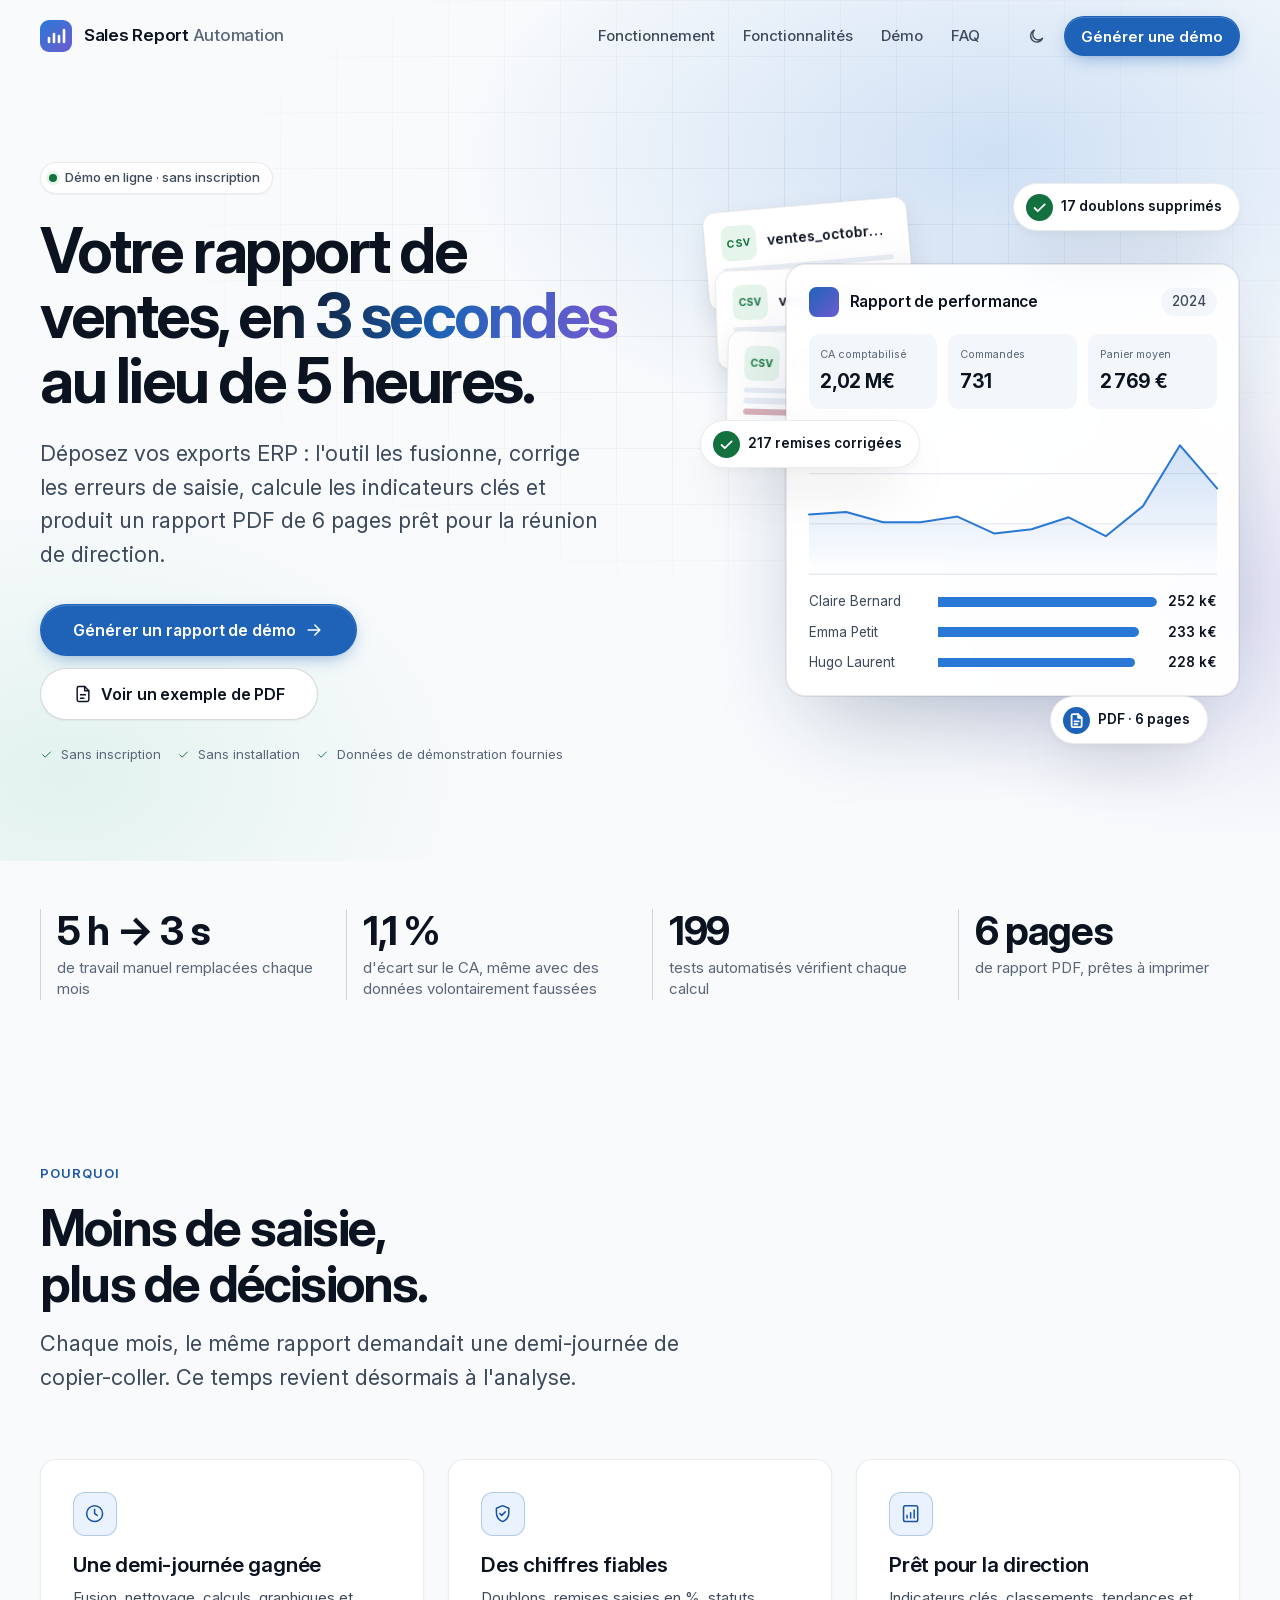
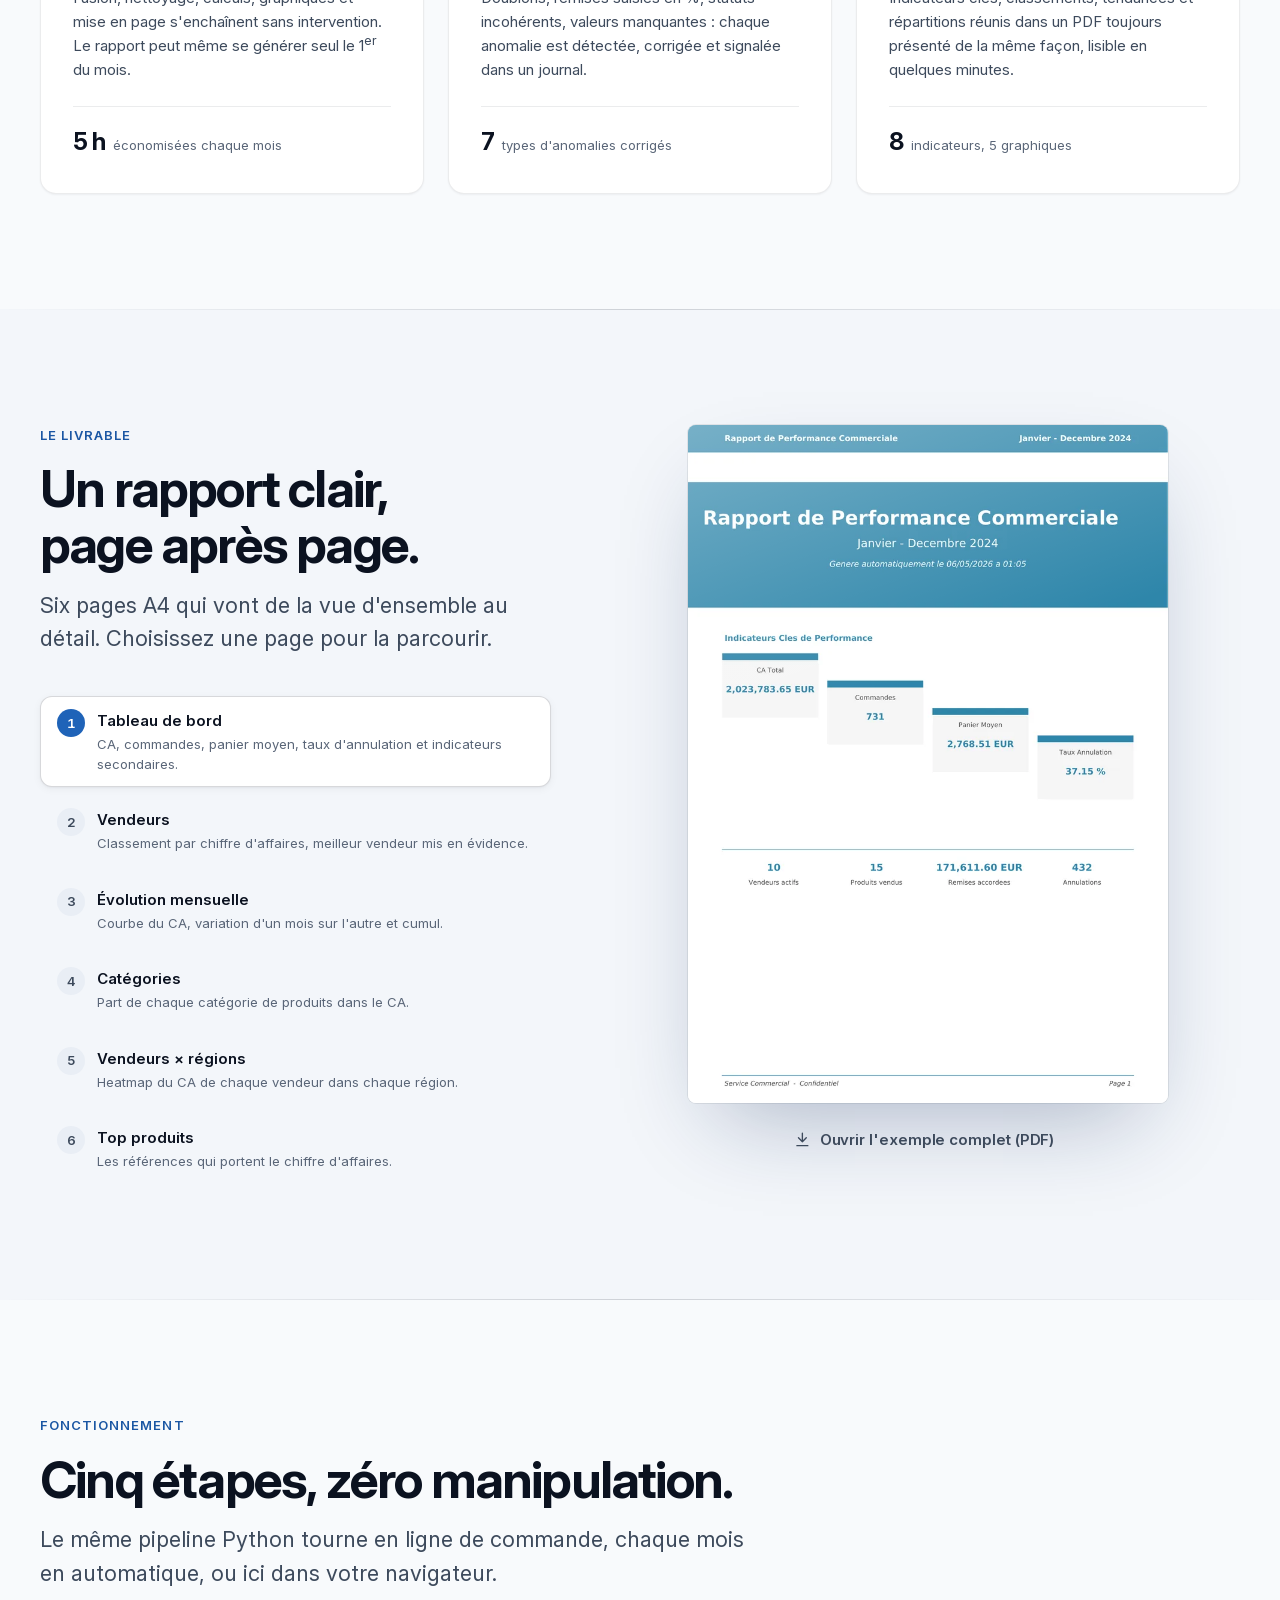
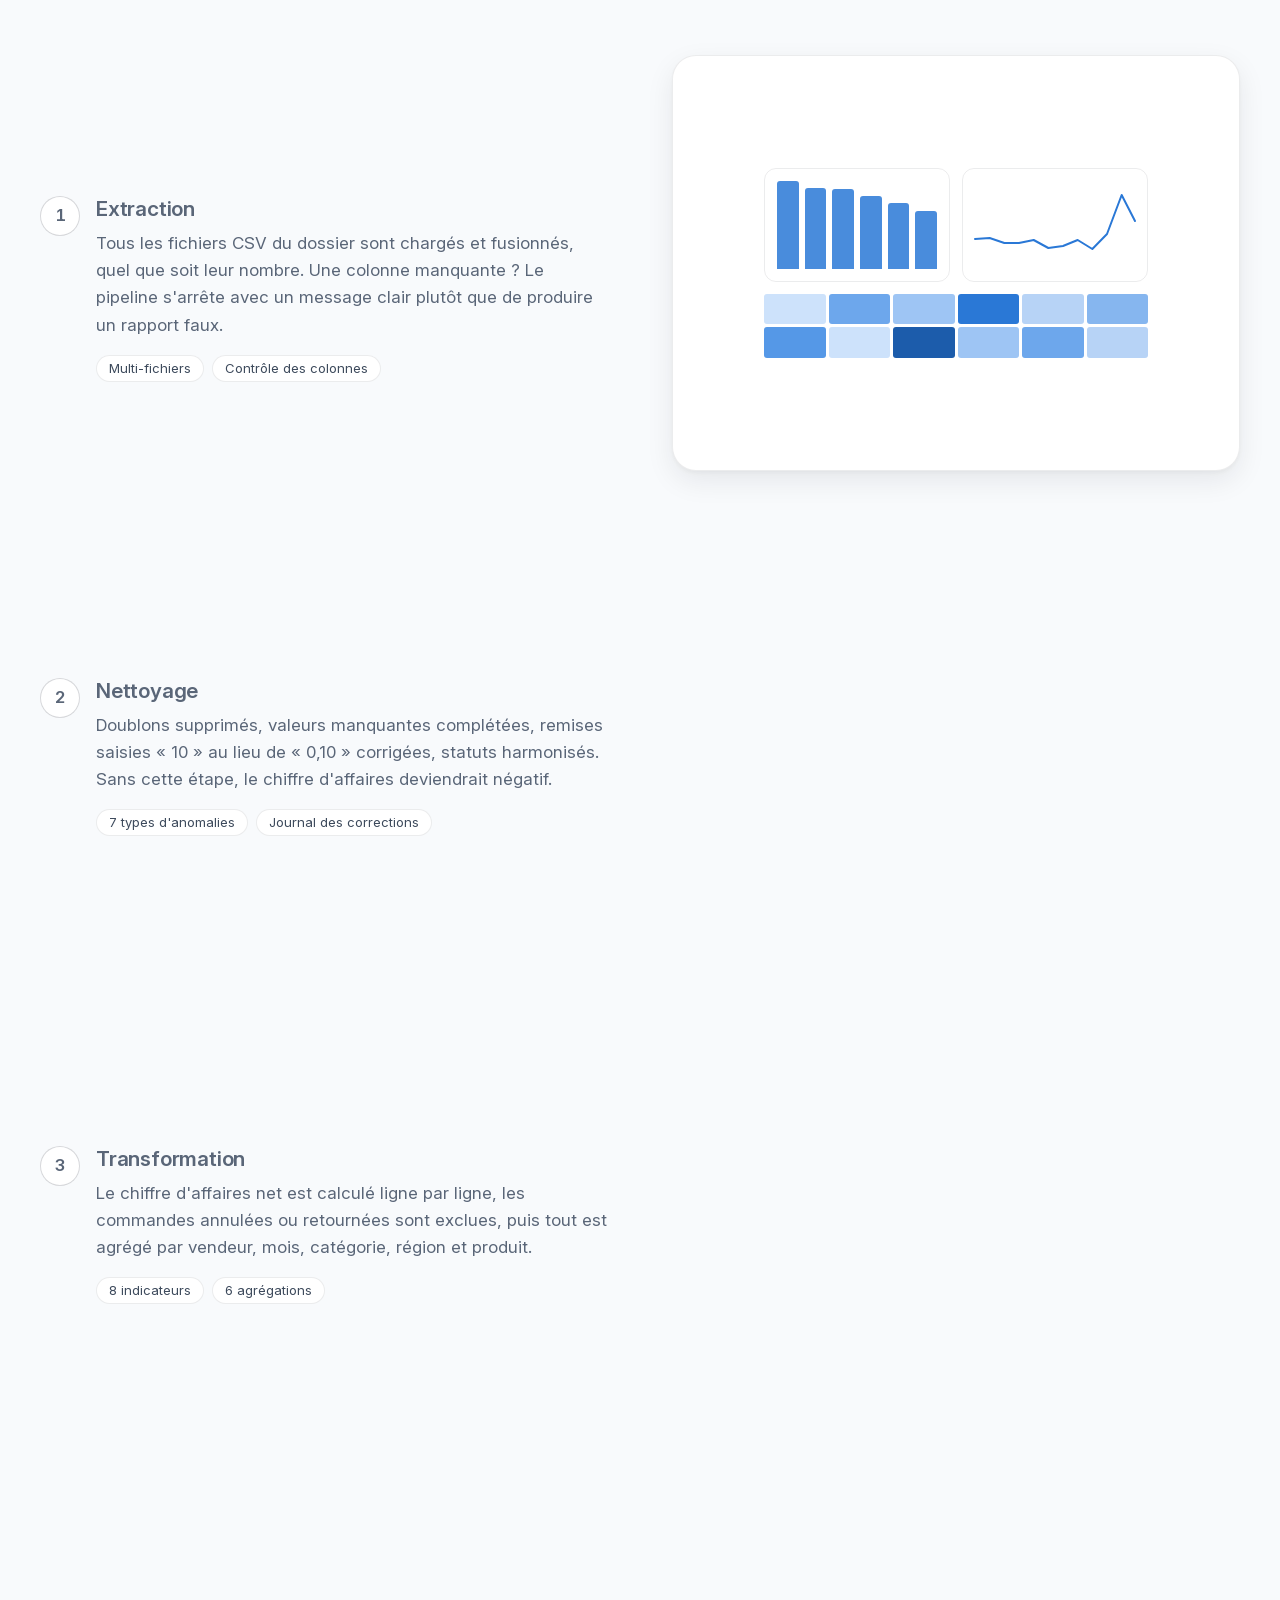
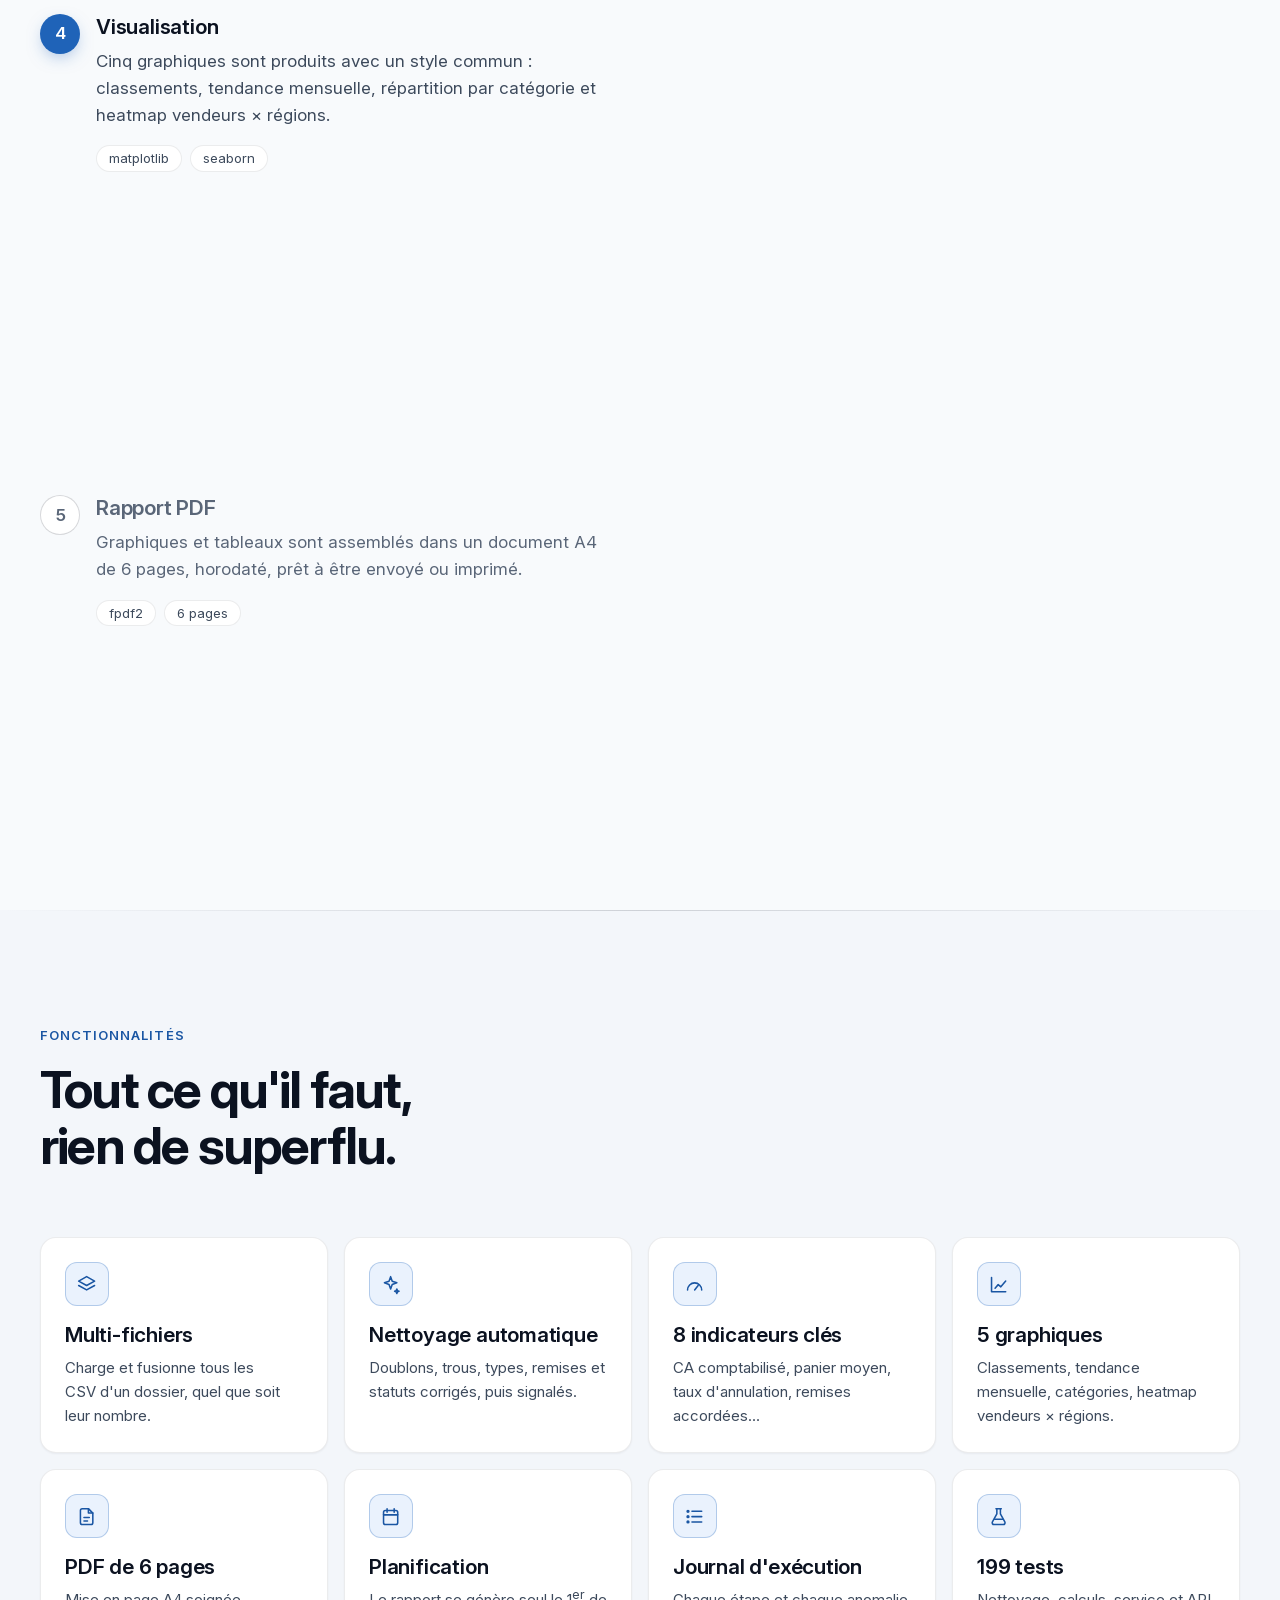
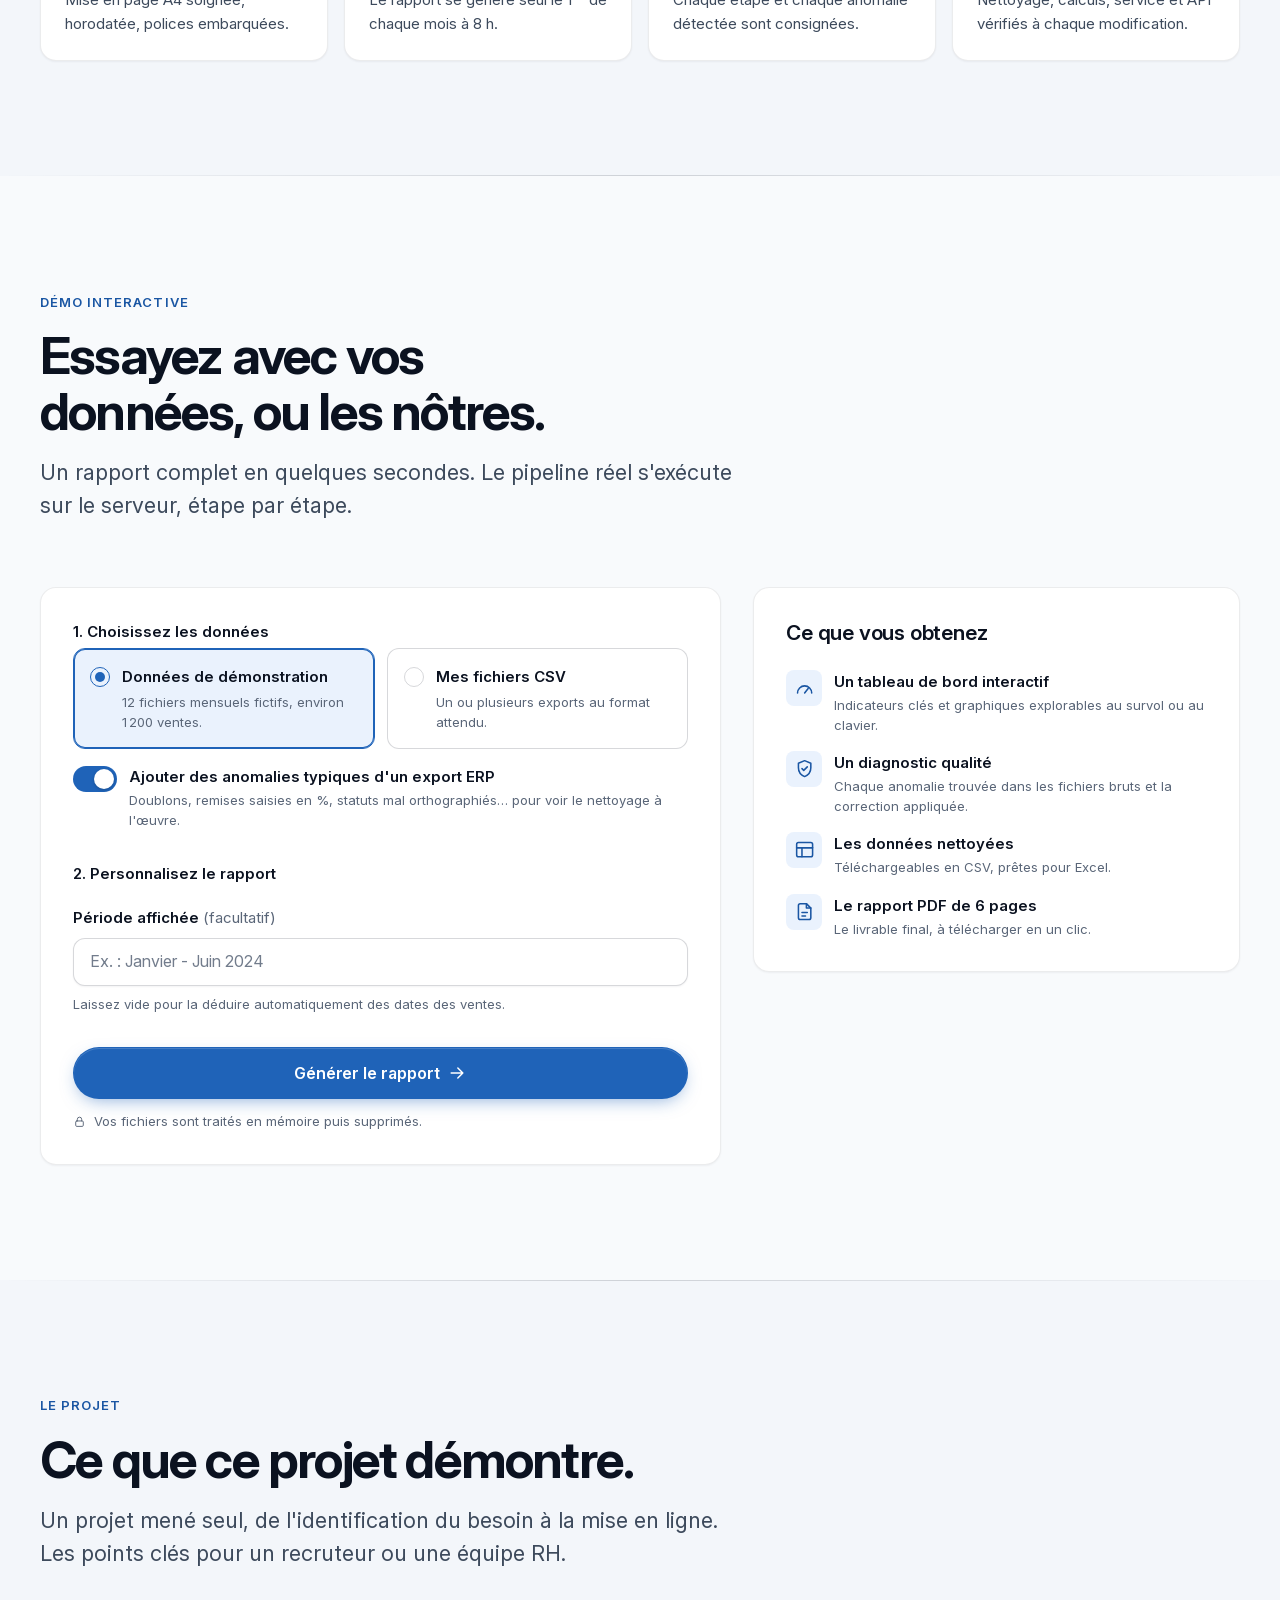
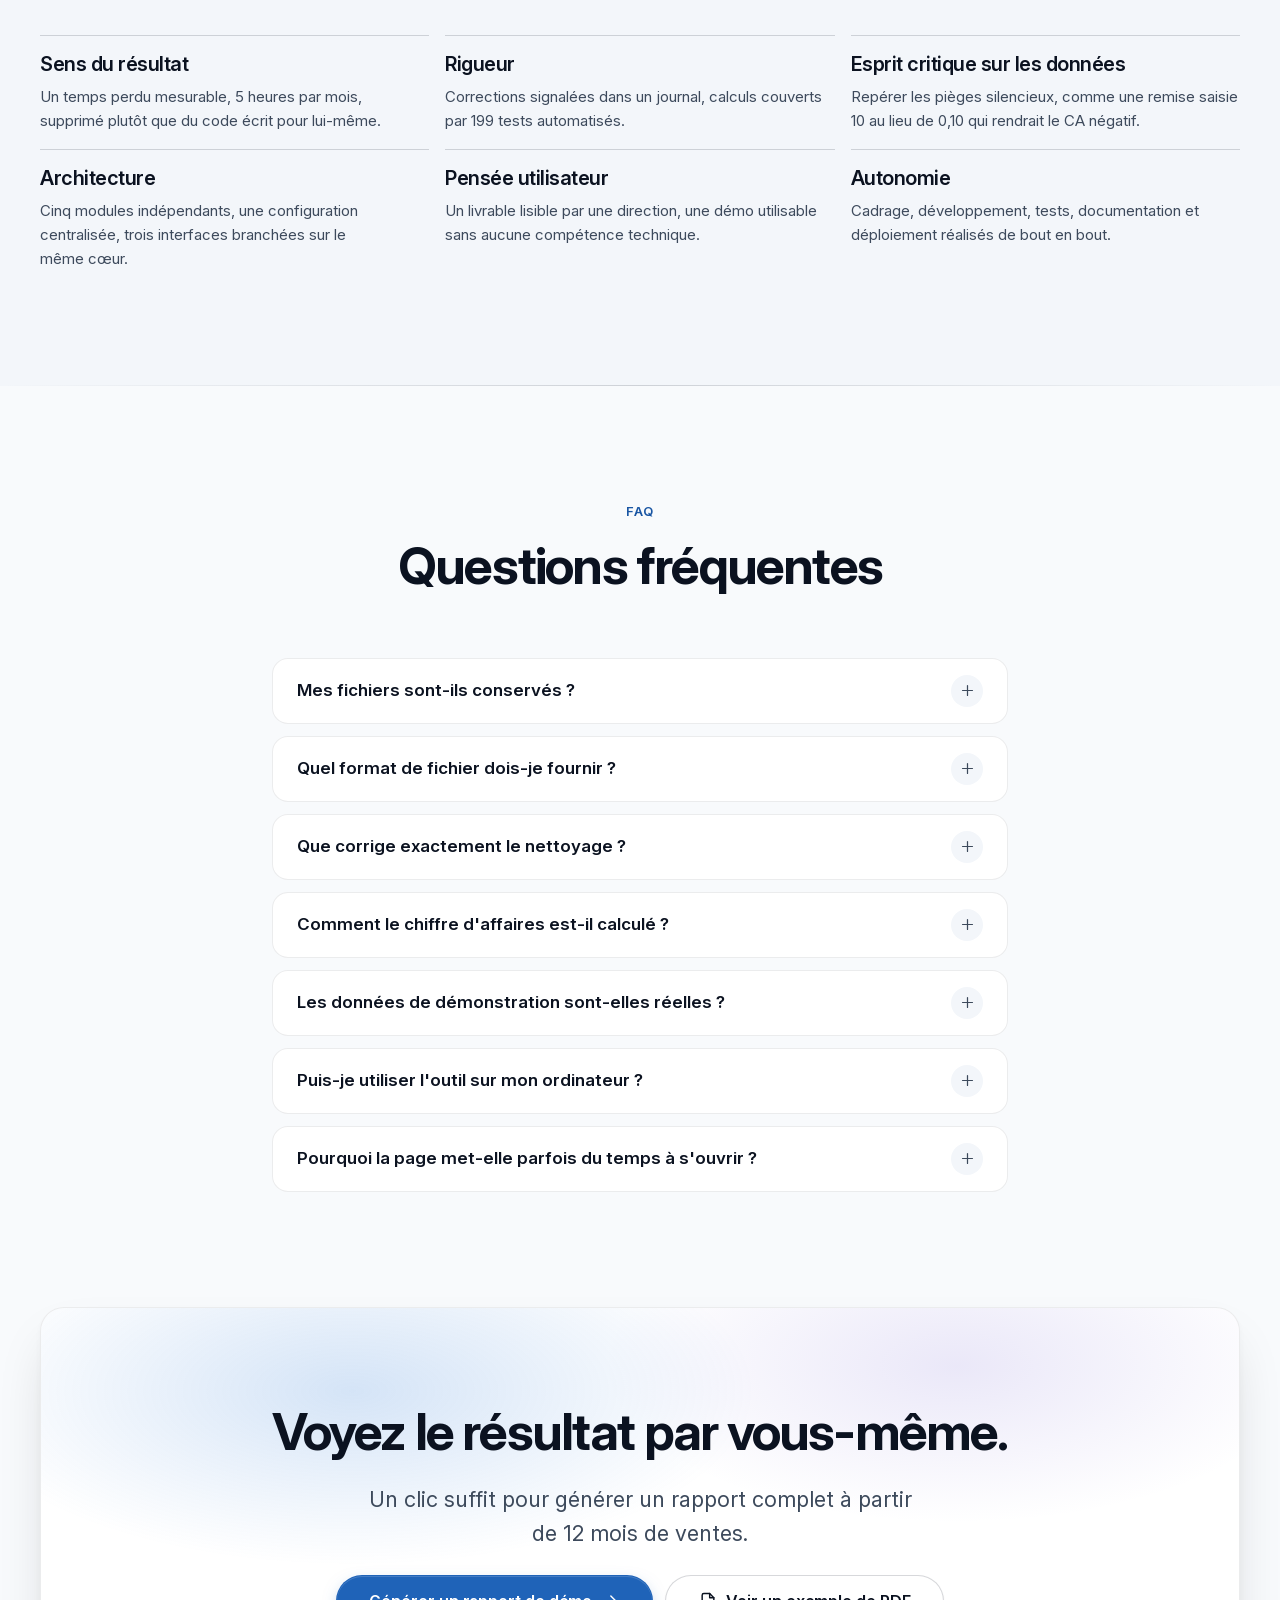
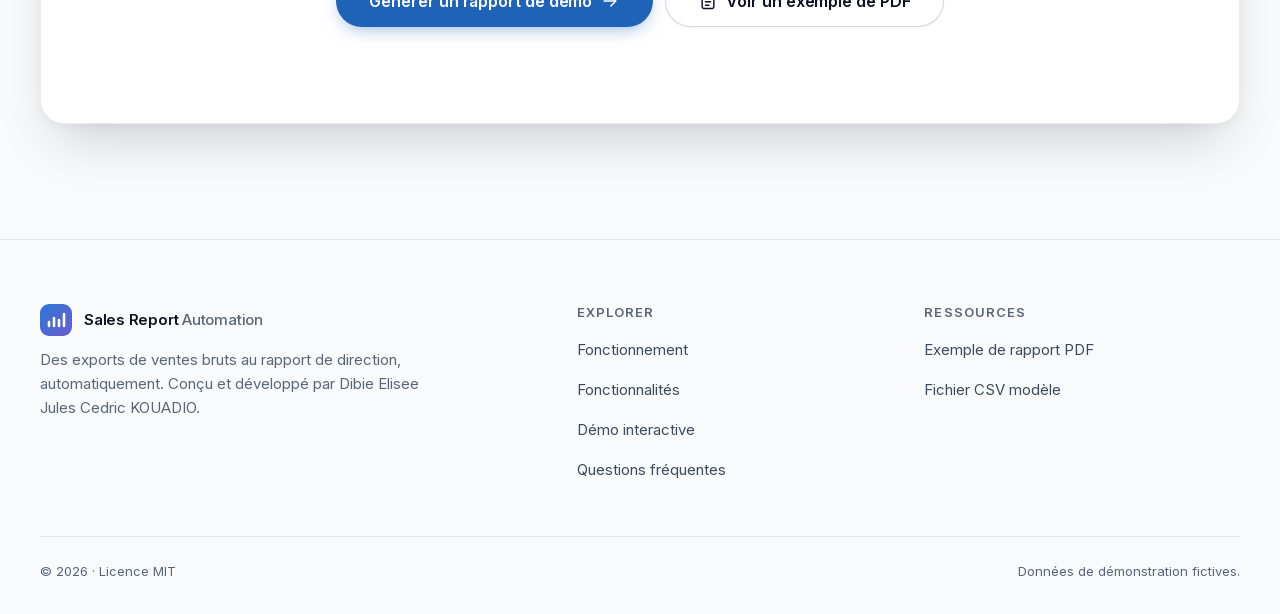
==== commit 2e25e54a: "Bouton jour/nuit, page sans liens vers le dépôt, README à jour - Interface : bouton lune/soleil dans" ====
--- a/webapp/static/index.html
+++ b/webapp/static/index.html
@@ -5,8 +5,17 @@
   <meta name="viewport" content="width=device-width, initial-scale=1, viewport-fit=cover">
   <title>Sales Report Automation · Le rapport de ventes mensuel, en 3 secondes</title>
   <meta name="description" content="Fusionnez vos exports de ventes, corrigez automatiquement les erreurs de saisie et obtenez un rapport PDF de 6 pages prêt pour la direction. Démo en ligne, sans inscription.">
-  <meta name="theme-color" content="#f8fafc" media="(prefers-color-scheme: light)">
-  <meta name="theme-color" content="#090d16" media="(prefers-color-scheme: dark)">
+  <meta name="theme-color" content="#f8fafc">
+  <script>
+    /* Thème appliqué avant le premier affichage (pas de flash) : choix enregistré, sinon celui du système */
+    (function () {
+      var choix = null;
+      try { choix = localStorage.getItem('theme'); } catch (e) {}
+      var sombre = choix ? choix === 'dark' : window.matchMedia('(prefers-color-scheme: dark)').matches;
+      document.documentElement.dataset.theme = sombre ? 'dark' : 'light';
+      document.querySelector('meta[name="theme-color"]').content = sombre ? '#090d16' : '#f8fafc';
+    })();
+  </script>
   <meta property="og:title" content="Sales Report Automation">
   <meta property="og:description" content="Des exports de ventes bruts au rapport de direction, en 3 secondes au lieu de 5 heures.">
   <meta property="og:type" content="website">
@@ -49,7 +58,8 @@
       <symbol id="i-check-circle" viewBox="0 0 24 24"><circle cx="12" cy="12" r="9"/><path d="M8 12.5l2.8 2.8L16 10"/></symbol>
       <symbol id="i-x" viewBox="0 0 24 24"><path d="M6 6l12 12M18 6L6 18"/></symbol>
       <symbol id="i-plus" viewBox="0 0 24 24"><path d="M12 5v14M5 12h14"/></symbol>
-      <symbol id="i-github" viewBox="0 0 24 24"><path d="M9 19c-4.3 1.4-4.3-2.5-6-3m12 5v-3.5c0-1 .1-1.4-.5-2 2.8-.3 5.5-1.4 5.5-6a4.6 4.6 0 0 0-1.3-3.2 4.2 4.2 0 0 0-.1-3.2s-1.1-.3-3.5 1.3a12.3 12.3 0 0 0-6.2 0C6.5 2.8 5.4 3.1 5.4 3.1a4.2 4.2 0 0 0-.1 3.2A4.6 4.6 0 0 0 4 9.5c0 4.6 2.7 5.7 5.5 6-.6.6-.6 1.2-.5 2V21"/></symbol>
+      <symbol id="i-sun" viewBox="0 0 24 24"><circle cx="12" cy="12" r="4"/><path d="M12 2v2M12 20v2M4.9 4.9l1.4 1.4M17.7 17.7l1.4 1.4M2 12h2M20 12h2M4.9 19.1l1.4-1.4M17.7 6.3l1.4-1.4"/></symbol>
+      <symbol id="i-moon" viewBox="0 0 24 24"><path d="M20 14.5A8 8 0 1 1 9.5 4a6.5 6.5 0 0 0 10.5 10.5z"/></symbol>
       <symbol id="i-clock" viewBox="0 0 24 24"><circle cx="12" cy="12" r="9"/><path d="M12 7v5l3 2"/></symbol>
       <symbol id="i-shield" viewBox="0 0 24 24"><path d="M12 3l7 3v5c0 4.5-3 8.3-7 10-4-1.7-7-5.5-7-10V6z"/><path d="M9 12l2 2 4-4"/></symbol>
       <symbol id="i-report" viewBox="0 0 24 24"><rect x="4" y="3" width="16" height="18" rx="2"/><path d="M8 17v-3M12 17v-6M16 17V8"/></symbol>
@@ -64,7 +74,6 @@
       <symbol id="i-info" viewBox="0 0 24 24"><circle cx="12" cy="12" r="9"/><path d="M12 11v5M12 8h.01"/></symbol>
       <symbol id="i-alert" viewBox="0 0 24 24"><path d="M12 4l9 16H3z"/><path d="M12 10v4M12 17h.01"/></symbol>
       <symbol id="i-refresh" viewBox="0 0 24 24"><path d="M20 12a8 8 0 1 1-2.3-5.7L20 8.5"/><path d="M20 4v4.5h-4.5"/></symbol>
-      <symbol id="i-external" viewBox="0 0 24 24"><path d="M14 4h6v6M20 4l-9 9M18 14v5a1 1 0 0 1-1 1H5a1 1 0 0 1-1-1V7a1 1 0 0 1 1-1h5"/></symbol>
       <symbol id="i-table" viewBox="0 0 24 24"><rect x="3" y="4" width="18" height="16" rx="2"/><path d="M3 10h18M9 10v10"/></symbol>
       <symbol id="i-user" viewBox="0 0 24 24"><circle cx="12" cy="8" r="4"/><path d="M4 21a8 8 0 0 1 16 0"/></symbol>
     </defs>
@@ -92,9 +101,10 @@
       </nav>
 
       <div class="site-header__actions">
-        <a class="btn btn--ghost btn--icon btn--sm" href="https://github.com/GomuGomuNo01/sales-report-automation" target="_blank" rel="noopener" aria-label="Code source sur GitHub (nouvel onglet)">
-          <svg class="icon" aria-hidden="true"><use href="#i-github"/></svg>
-        </a>
+        <button class="btn btn--ghost btn--icon btn--sm theme-toggle" type="button" data-action="toggle-theme" aria-label="Activer le thème sombre">
+          <svg class="icon theme-toggle__moon" aria-hidden="true"><use href="#i-moon"/></svg>
+          <svg class="icon theme-toggle__sun" aria-hidden="true"><use href="#i-sun"/></svg>
+        </button>
         <button class="btn btn--primary btn--sm btn--cta" type="button" data-action="run-demo">
           <span class="btn__label">Générer une démo</span>
           <span class="btn__state btn__state--loading"><span class="spinner" aria-hidden="true"></span>Génération…</span>
@@ -526,10 +536,6 @@
             <li class="skill" data-reveal="up"><h3 class="skill__title">Pensée utilisateur</h3><p class="skill__text">Un livrable lisible par une direction, une démo utilisable sans aucune compétence technique.</p></li>
             <li class="skill" data-reveal="up"><h3 class="skill__title">Autonomie</h3><p class="skill__text">Cadrage, développement, tests, documentation et déploiement réalisés de bout en bout.</p></li>
           </ul>
-          <div class="section-actions">
-            <a class="btn btn--secondary" href="https://github.com/GomuGomuNo01/sales-report-automation" target="_blank" rel="noopener"><svg class="icon" aria-hidden="true"><use href="#i-github"/></svg>Voir le code sur GitHub<span class="visually-hidden"> (nouvel onglet)</span></a>
-            <a class="btn btn--ghost" href="https://github.com/GomuGomuNo01/sales-report-automation#readme" target="_blank" rel="noopener">Lire la documentation <svg class="icon btn__icon btn__icon--forward" aria-hidden="true"><use href="#i-external"/></svg><span class="visually-hidden"> (nouvel onglet)</span></a>
-          </div>
         </div>
       </section>
 
@@ -573,7 +579,7 @@
             </details>
             <details class="accordion__item">
               <summary class="accordion__summary">Puis-je utiliser l'outil sur mon ordinateur&nbsp;?<span class="accordion__chevron" aria-hidden="true"><svg class="icon icon--sm"><use href="#i-plus"/></svg></span></summary>
-              <div class="accordion__content"><p>Oui. Le code est open source (licence MIT) : il s'installe avec Python ou se lance avec Docker, et peut générer le rapport automatiquement chaque mois. Les étapes sont détaillées dans la <a href="https://github.com/GomuGomuNo01/sales-report-automation#readme" target="_blank" rel="noopener">documentation</a>.</p></div>
+              <div class="accordion__content"><p>Oui. L'outil s'installe avec Python ou se lance avec Docker, et peut générer le rapport automatiquement chaque mois, sans intervention.</p></div>
             </details>
             <details class="accordion__item">
               <summary class="accordion__summary">Pourquoi la page met-elle parfois du temps à s'ouvrir&nbsp;?<span class="accordion__chevron" aria-hidden="true"><svg class="icon icon--sm"><use href="#i-plus"/></svg></span></summary>
@@ -594,7 +600,7 @@
                 <span class="btn__label">Générer un rapport de démo <svg class="icon btn__icon btn__icon--forward" aria-hidden="true"><use href="#i-arrow-right"/></svg></span>
                 <span class="btn__state btn__state--loading"><span class="spinner" aria-hidden="true"></span>Génération…</span>
               </button>
-              <a class="btn btn--secondary btn--lg" href="https://github.com/GomuGomuNo01/sales-report-automation" target="_blank" rel="noopener"><svg class="icon" aria-hidden="true"><use href="#i-github"/></svg>Voir le code<span class="visually-hidden"> sur GitHub (nouvel onglet)</span></a>
+              <a class="btn btn--secondary btn--lg" href="exemples/rapport_exemple_2024.pdf" target="_blank" rel="noopener"><svg class="icon" aria-hidden="true"><use href="#i-file"/></svg>Voir un exemple de PDF<span class="visually-hidden"> (nouvel onglet)</span></a>
             </div>
           </div>
         </div>
@@ -691,15 +697,13 @@
         <div>
           <h2 class="site-footer__title">Ressources</h2>
           <ul class="site-footer__links">
-            <li><a href="https://github.com/GomuGomuNo01/sales-report-automation" target="_blank" rel="noopener"><svg class="icon icon--sm" aria-hidden="true"><use href="#i-github"/></svg>Code source<span class="visually-hidden"> (nouvel onglet)</span></a></li>
-            <li><a href="https://github.com/GomuGomuNo01/sales-report-automation#readme" target="_blank" rel="noopener">Documentation<span class="visually-hidden"> (nouvel onglet)</span></a></li>
             <li><a href="exemples/rapport_exemple_2024.pdf" target="_blank" rel="noopener">Exemple de rapport PDF<span class="visually-hidden"> (nouvel onglet)</span></a></li>
             <li><a href="api/modele.csv" download>Fichier CSV modèle</a></li>
           </ul>
         </div>
       </div>
       <div class="site-footer__bottom">
-        <p>© 2026 · Licence MIT · <a href="https://github.com/GomuGomuNo01" target="_blank" rel="noopener">@GomuGomuNo01</a></p>
+        <p>© 2026 · Licence MIT</p>
         <p>Données de démonstration fictives.</p>
       </div>
     </div>
--- a/webapp/static/assets/css/tokens.css
+++ b/webapp/static/assets/css/tokens.css
@@ -31,7 +31,7 @@
 }
 
 :root {
-  color-scheme: light dark;
+  color-scheme: light;
 
   /* ---------- Couleurs : thème clair ---------- */
   --color-bg:            #f8fafc;
@@ -169,51 +169,53 @@
   --z-tooltip: 100;
 }
 
-/* ---------- Thème sombre : choisi, pas inversé ---------- */
-@media (prefers-color-scheme: dark) {
-  :root {
-    --color-bg:            #090d16;
-    --color-surface:       #0f1521;
-    --color-surface-2:     #151d2b;
-    --color-surface-3:     #1c2636;
-    --color-ink:           #f2f5f9;
-    --color-ink-2:         #b4bfce;
-    --color-ink-3:         #8794a7;
-    --color-border:        rgba(255, 255, 255, 0.08);
-    --color-border-strong: rgba(255, 255, 255, 0.16);
-
-    --color-brand:         #2f74cf;
-    --color-brand-hover:   #2a69bd;
-    --color-brand-active:  #245ea9;
-    --color-brand-ink:     #8bbcf3;
-    --color-brand-soft:    rgba(74, 144, 232, 0.14);
-    --color-brand-line:    rgba(139, 188, 243, 0.32);
-
-    --color-success:       #3fcf86;
-    --color-success-soft:  rgba(63, 207, 134, 0.12);
-    --color-danger:        #ff7b7b;
-    --color-danger-soft:   rgba(255, 123, 123, 0.12);
-    --color-warning:       #f2b84b;
-    --color-warning-soft:  rgba(242, 184, 75, 0.12);
-
-    --glow-1: rgba(57, 135, 229, 0.22);
-    --glow-2: rgba(144, 133, 233, 0.14);
-    --glow-3: rgba(25, 158, 112, 0.10);
-
-    --viz-series:      #3987e5;
-    --viz-series-soft: rgba(57, 135, 229, 0.14);
-    --viz-grid:        #222c3b;
-    --viz-axis:        #334156;
-    --viz-surface:     #0f1521;
-
-    --shadow-xs: 0 1px 2px rgba(0, 0, 0, 0.4);
-    --shadow-sm: 0 1px 2px rgba(0, 0, 0, 0.35), 0 2px 8px rgba(0, 0, 0, 0.3);
-    --shadow-md: 0 2px 4px rgba(0, 0, 0, 0.3), 0 12px 28px rgba(0, 0, 0, 0.4);
-    --shadow-lg: 0 4px 10px rgba(0, 0, 0, 0.3), 0 28px 56px -16px rgba(0, 0, 0, 0.6);
-    --shadow-xl: 0 40px 90px -30px rgba(0, 0, 0, 0.75);
-    --shadow-brand: 0 6px 22px -6px rgba(57, 135, 229, 0.6);
-    --focus-ring: 0 0 0 3px rgba(139, 188, 243, 0.45);
-  }
+/* ---------- Thème sombre : choisi, pas inversé ----------
+   Activé par data-theme="dark" sur <html> (script en tête de index.html :
+   choix du visiteur, sinon préférence du système). */
+:root[data-theme="dark"] {
+  color-scheme: dark;
+
+  --color-bg:            #090d16;
+  --color-surface:       #0f1521;
+  --color-surface-2:     #151d2b;
+  --color-surface-3:     #1c2636;
+  --color-ink:           #f2f5f9;
+  --color-ink-2:         #b4bfce;
+  --color-ink-3:         #8794a7;
+  --color-border:        rgba(255, 255, 255, 0.08);
+  --color-border-strong: rgba(255, 255, 255, 0.16);
+
+  --color-brand:         #2f74cf;
+  --color-brand-hover:   #2a69bd;
+  --color-brand-active:  #245ea9;
+  --color-brand-ink:     #8bbcf3;
+  --color-brand-soft:    rgba(74, 144, 232, 0.14);
+  --color-brand-line:    rgba(139, 188, 243, 0.32);
+
+  --color-success:       #3fcf86;
+  --color-success-soft:  rgba(63, 207, 134, 0.12);
+  --color-danger:        #ff7b7b;
+  --color-danger-soft:   rgba(255, 123, 123, 0.12);
+  --color-warning:       #f2b84b;
+  --color-warning-soft:  rgba(242, 184, 75, 0.12);
+
+  --glow-1: rgba(57, 135, 229, 0.22);
+  --glow-2: rgba(144, 133, 233, 0.14);
+  --glow-3: rgba(25, 158, 112, 0.10);
+
+  --viz-series:      #3987e5;
+  --viz-series-soft: rgba(57, 135, 229, 0.14);
+  --viz-grid:        #222c3b;
+  --viz-axis:        #334156;
+  --viz-surface:     #0f1521;
+
+  --shadow-xs: 0 1px 2px rgba(0, 0, 0, 0.4);
+  --shadow-sm: 0 1px 2px rgba(0, 0, 0, 0.35), 0 2px 8px rgba(0, 0, 0, 0.3);
+  --shadow-md: 0 2px 4px rgba(0, 0, 0, 0.3), 0 12px 28px rgba(0, 0, 0, 0.4);
+  --shadow-lg: 0 4px 10px rgba(0, 0, 0, 0.3), 0 28px 56px -16px rgba(0, 0, 0, 0.6);
+  --shadow-xl: 0 40px 90px -30px rgba(0, 0, 0, 0.75);
+  --shadow-brand: 0 6px 22px -6px rgba(57, 135, 229, 0.6);
+  --focus-ring: 0 0 0 3px rgba(139, 188, 243, 0.45);
 }
 
 /* ---------- Mouvement réduit : seules les animations fonctionnelles restent ---------- */
--- a/webapp/static/assets/css/base.css
+++ b/webapp/static/assets/css/base.css
@@ -102,9 +102,7 @@
   background-clip: text;
   color: transparent;
 }
-@media (prefers-color-scheme: dark) {
-  .text-gradient { background-image: linear-gradient(100deg, var(--color-ink) 10%, #8bbcf3 55%, #b3a8f5 95%); }
-}
+:root[data-theme="dark"] .text-gradient { background-image: linear-gradient(100deg, var(--color-ink) 10%, #8bbcf3 55%, #b3a8f5 95%); }
 @media (forced-colors: active) {
   .text-gradient { background: none; color: CanvasText; }
 }
--- a/webapp/static/assets/css/components.css
+++ b/webapp/static/assets/css/components.css
@@ -84,6 +84,11 @@
 .site-header__actions { display: flex; align-items: center; gap: var(--space-2); }
 
 .btn.menu-toggle { display: none; }
+
+/* Bouton jour/nuit : la lune propose le thème sombre, le soleil le thème clair */
+.theme-toggle__sun { display: none; }
+:root[data-theme="dark"] .theme-toggle__moon { display: none; }
+:root[data-theme="dark"] .theme-toggle__sun { display: block; }
 
 @media (max-width: 63.99em) {
   .site-header__actions .btn--cta { display: none; }
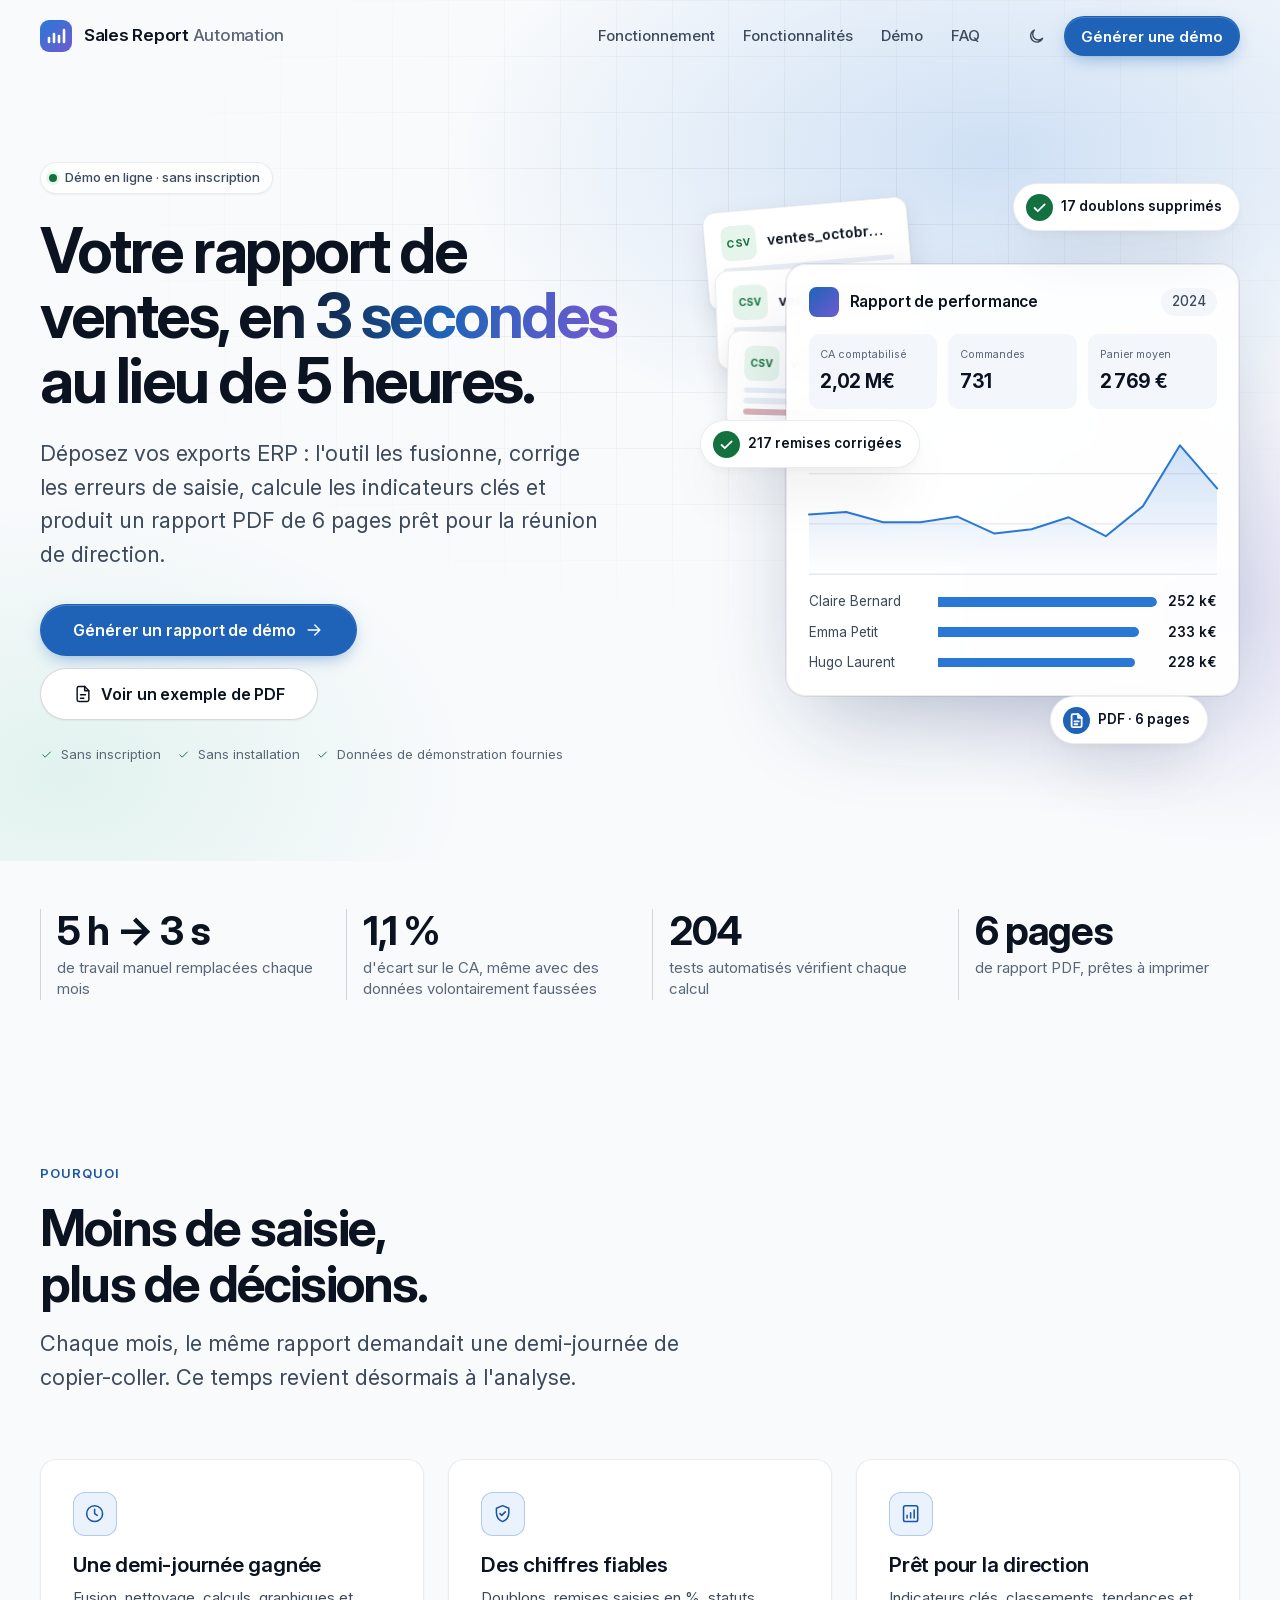
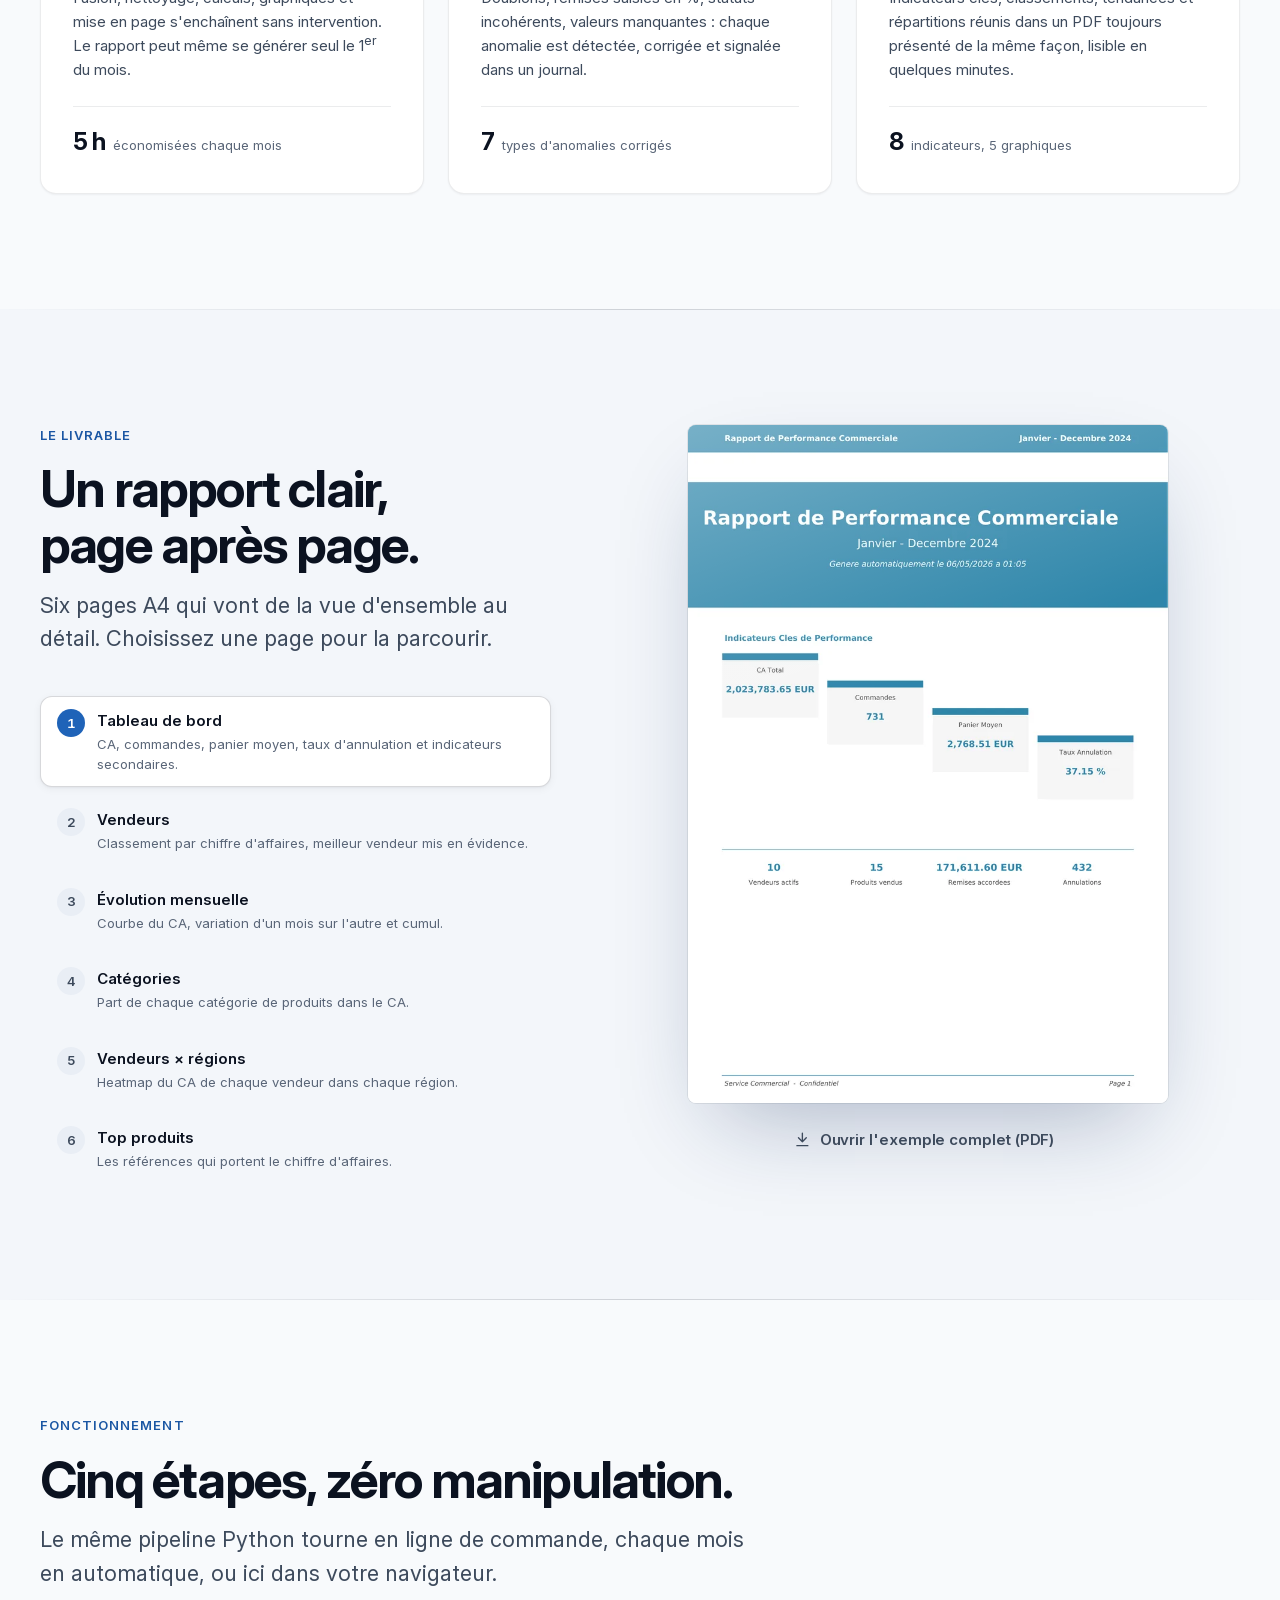
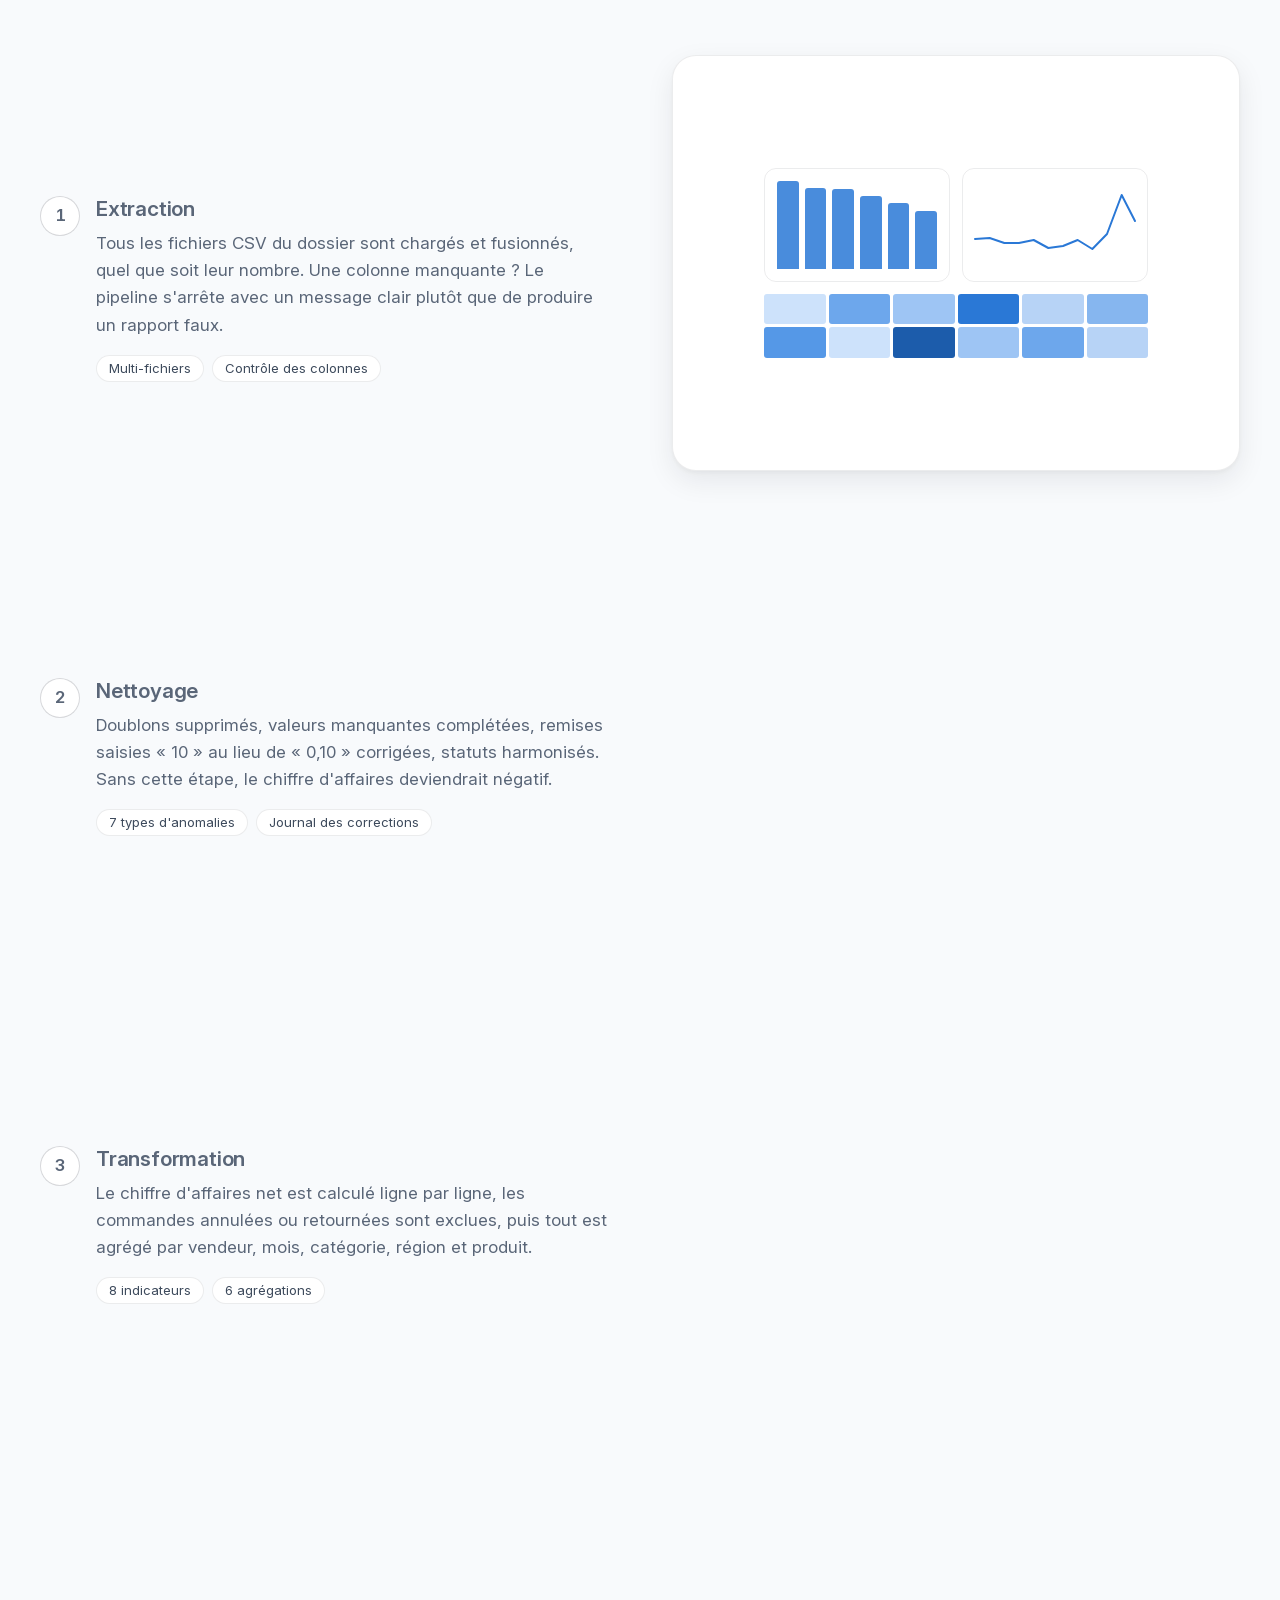
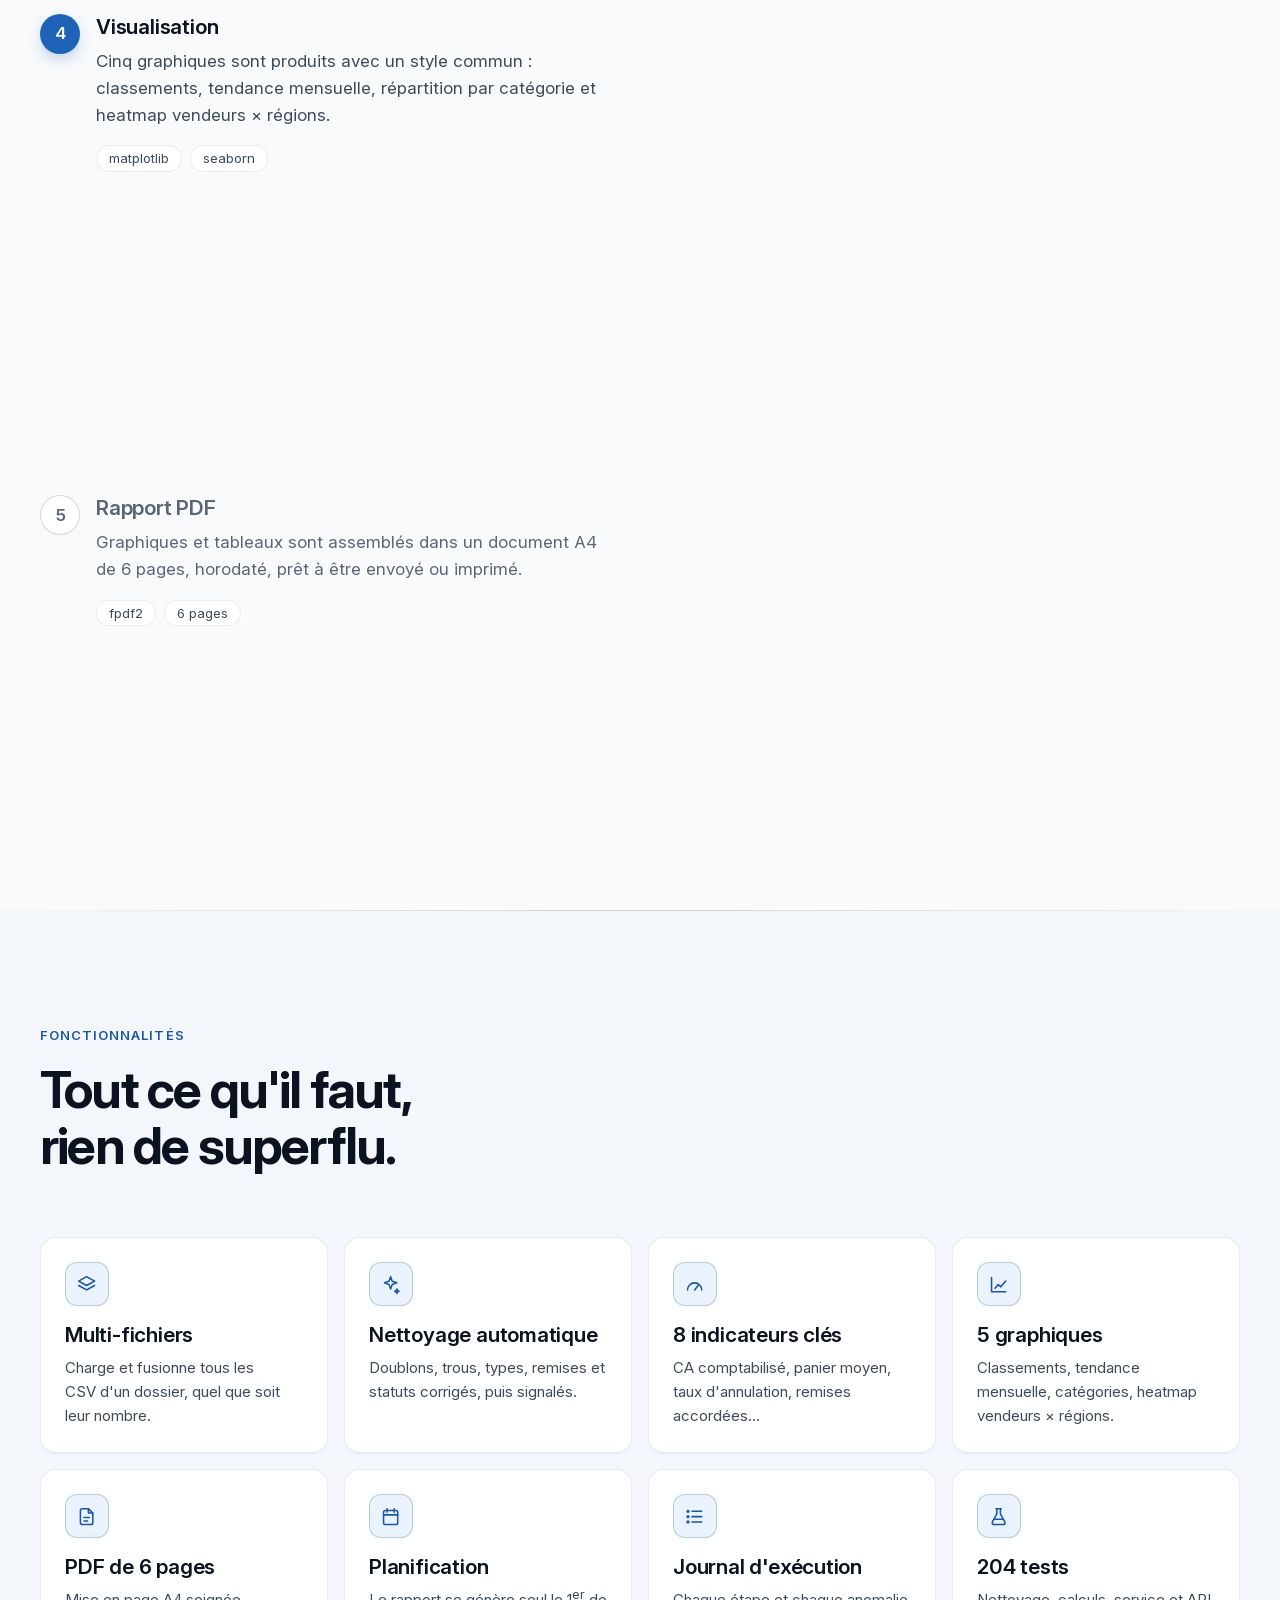
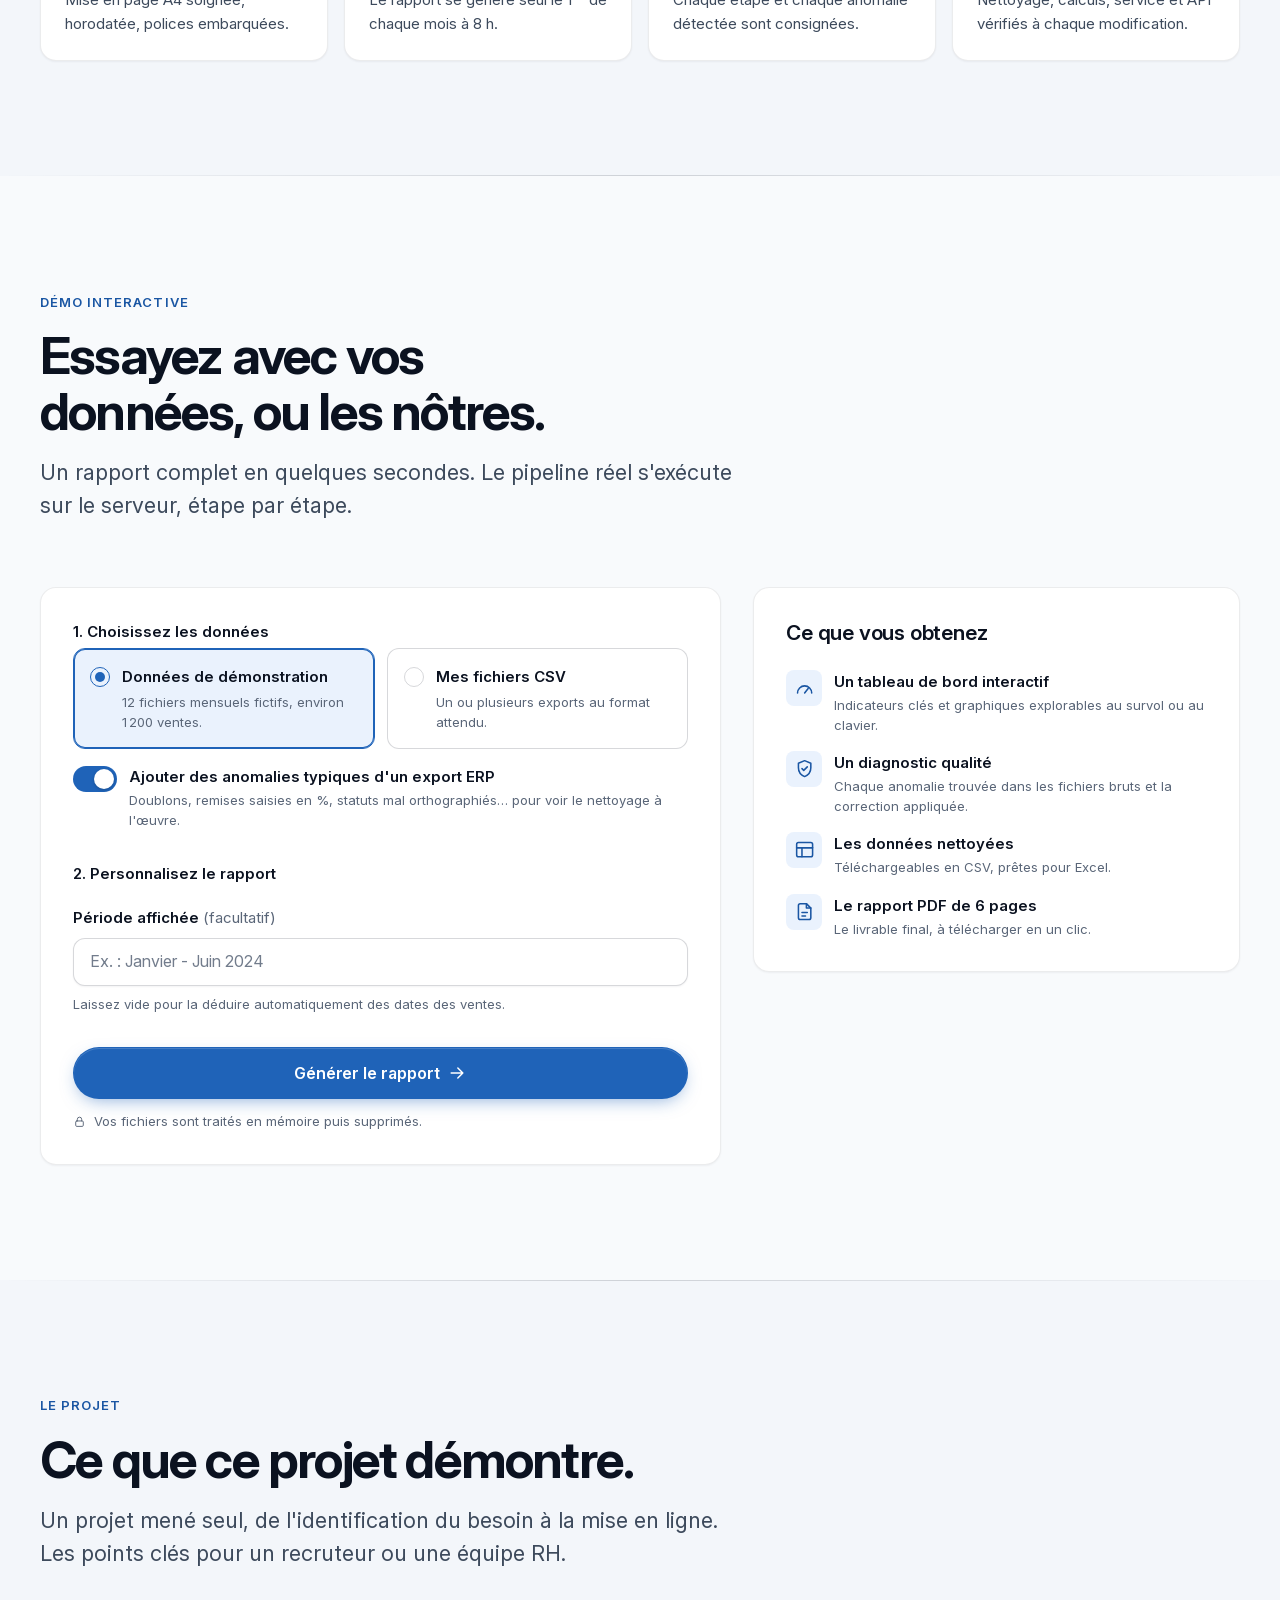
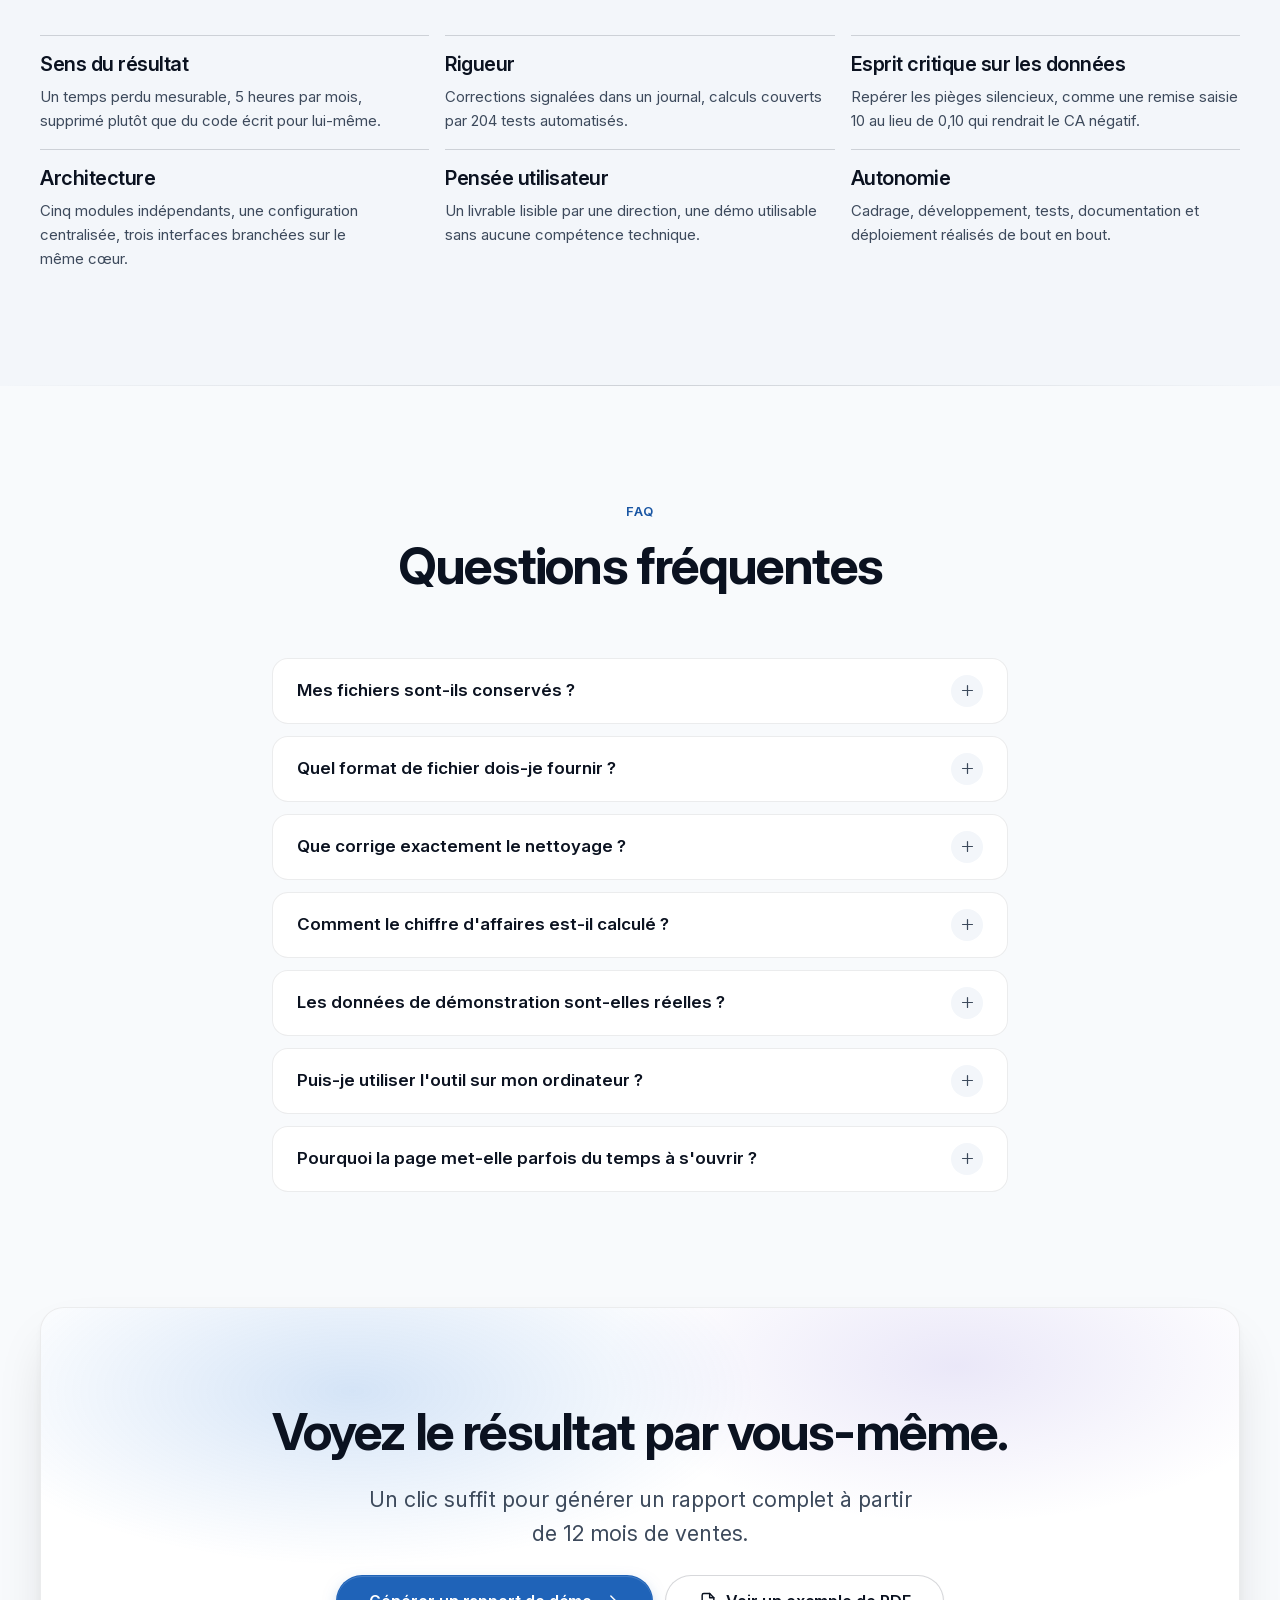
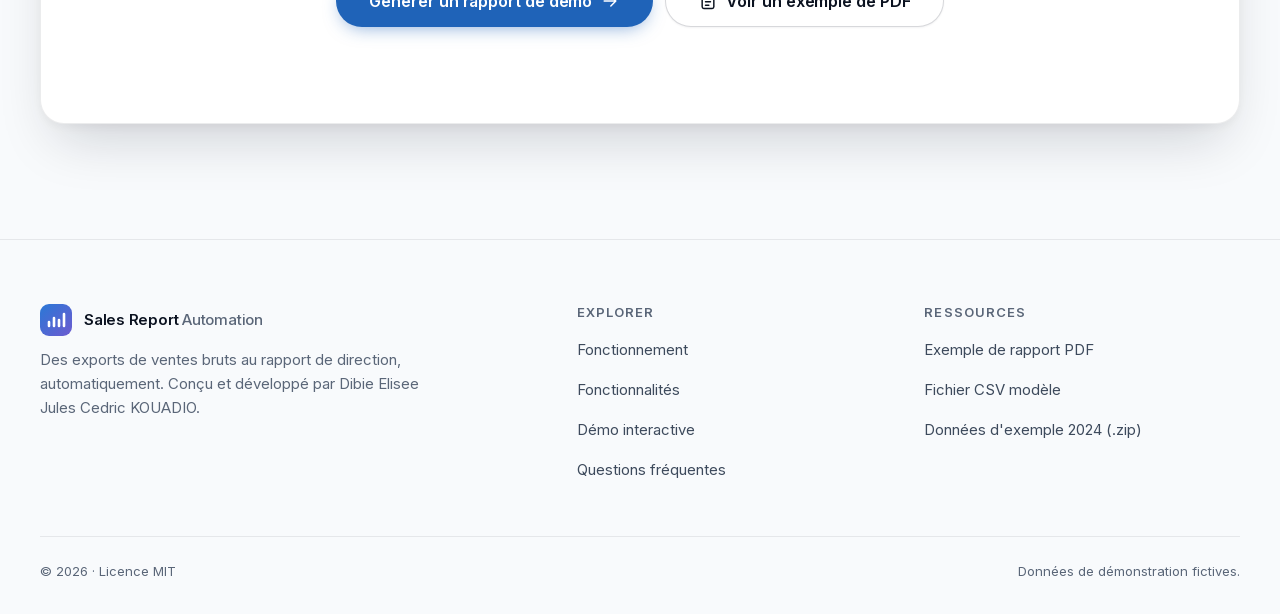
==== commit d7a23341: "Exports de ventes 2024 téléchargeables depuis la page - examples/ventes_2024/ : les 12 CSV mensuels " ====
--- a/webapp/static/index.html
+++ b/webapp/static/index.html
@@ -231,7 +231,7 @@
           <ul class="proof__list" data-reveal-group>
             <li class="proof__item" data-reveal="up"><span class="proof__value">5&nbsp;h → 3&nbsp;s</span><span class="proof__label">de travail manuel remplacées chaque mois</span></li>
             <li class="proof__item" data-reveal="up"><span class="proof__value">1,1&nbsp;%</span><span class="proof__label">d'écart sur le CA, même avec des données volontairement faussées</span></li>
-            <li class="proof__item" data-reveal="up"><span class="proof__value">199</span><span class="proof__label">tests automatisés vérifient chaque calcul</span></li>
+            <li class="proof__item" data-reveal="up"><span class="proof__value">204</span><span class="proof__label">tests automatisés vérifient chaque calcul</span></li>
             <li class="proof__item" data-reveal="up"><span class="proof__value">6&nbsp;pages</span><span class="proof__label">de rapport PDF, prêtes à imprimer</span></li>
           </ul>
         </div>
@@ -421,7 +421,7 @@
             <li class="card card--interactive" data-reveal="up" data-glow><span class="card__icon" aria-hidden="true"><svg class="icon"><use href="#i-file"/></svg></span><h3 class="h3 card__title">PDF de 6 pages</h3><p class="card__text">Mise en page A4 soignée, horodatée, polices embarquées.</p></li>
             <li class="card card--interactive" data-reveal="up" data-glow><span class="card__icon" aria-hidden="true"><svg class="icon"><use href="#i-calendar"/></svg></span><h3 class="h3 card__title">Planification</h3><p class="card__text">Le rapport se génère seul le 1<sup>er</sup> de chaque mois à 8&nbsp;h.</p></li>
             <li class="card card--interactive" data-reveal="up" data-glow><span class="card__icon" aria-hidden="true"><svg class="icon"><use href="#i-list"/></svg></span><h3 class="h3 card__title">Journal d'exécution</h3><p class="card__text">Chaque étape et chaque anomalie détectée sont consignées.</p></li>
-            <li class="card card--interactive" data-reveal="up" data-glow><span class="card__icon" aria-hidden="true"><svg class="icon"><use href="#i-flask"/></svg></span><h3 class="h3 card__title">199 tests</h3><p class="card__text">Nettoyage, calculs, service et API vérifiés à chaque modification.</p></li>
+            <li class="card card--interactive" data-reveal="up" data-glow><span class="card__icon" aria-hidden="true"><svg class="icon"><use href="#i-flask"/></svg></span><h3 class="h3 card__title">204 tests</h3><p class="card__text">Nettoyage, calculs, service et API vérifiés à chaque modification.</p></li>
           </ul>
         </div>
       </section>
@@ -476,6 +476,24 @@
                     <button class="link-btn" type="button" data-dialog-open="dialog-format"><svg class="icon icon--sm" aria-hidden="true"><use href="#i-table"/></svg>Voir le format attendu</button>
                     <a class="link-btn" href="api/modele.csv" download><svg class="icon icon--sm" aria-hidden="true"><use href="#i-download"/></svg>Télécharger un fichier modèle</a>
                   </p>
+                  <div class="sample-files">
+                    <p class="sample-files__title">Pas de fichiers sous la main&nbsp;? Essayez avec nos exports de ventes 2024 (données fictives)&nbsp;:</p>
+                    <a class="link-btn" href="exemples/ventes_2024.zip" download><svg class="icon icon--sm" aria-hidden="true"><use href="#i-download"/></svg>Les 12 mois en un fichier .zip</a>
+                    <ul class="sample-files__list" aria-label="Un mois en particulier">
+                      <li><a href="exemples/ventes_2024/ventes_janvier_2024.csv" download aria-label="Ventes de janvier 2024 (CSV)">Janv.</a></li>
+                      <li><a href="exemples/ventes_2024/ventes_fevrier_2024.csv" download aria-label="Ventes de février 2024 (CSV)">Févr.</a></li>
+                      <li><a href="exemples/ventes_2024/ventes_mars_2024.csv" download aria-label="Ventes de mars 2024 (CSV)">Mars</a></li>
+                      <li><a href="exemples/ventes_2024/ventes_avril_2024.csv" download aria-label="Ventes de avril 2024 (CSV)">Avr.</a></li>
+                      <li><a href="exemples/ventes_2024/ventes_mai_2024.csv" download aria-label="Ventes de mai 2024 (CSV)">Mai</a></li>
+                      <li><a href="exemples/ventes_2024/ventes_juin_2024.csv" download aria-label="Ventes de juin 2024 (CSV)">Juin</a></li>
+                      <li><a href="exemples/ventes_2024/ventes_juillet_2024.csv" download aria-label="Ventes de juillet 2024 (CSV)">Juil.</a></li>
+                      <li><a href="exemples/ventes_2024/ventes_aout_2024.csv" download aria-label="Ventes de août 2024 (CSV)">Août</a></li>
+                      <li><a href="exemples/ventes_2024/ventes_septembre_2024.csv" download aria-label="Ventes de septembre 2024 (CSV)">Sept.</a></li>
+                      <li><a href="exemples/ventes_2024/ventes_octobre_2024.csv" download aria-label="Ventes de octobre 2024 (CSV)">Oct.</a></li>
+                      <li><a href="exemples/ventes_2024/ventes_novembre_2024.csv" download aria-label="Ventes de novembre 2024 (CSV)">Nov.</a></li>
+                      <li><a href="exemples/ventes_2024/ventes_decembre_2024.csv" download aria-label="Ventes de décembre 2024 (CSV)">Déc.</a></li>
+                    </ul>
+                  </div>
                 </div>
               </fieldset>
 
@@ -530,7 +548,7 @@
           </div>
           <ul class="skills" data-reveal-group>
             <li class="skill" data-reveal="up"><h3 class="skill__title">Sens du résultat</h3><p class="skill__text">Un temps perdu mesurable, 5 heures par mois, supprimé plutôt que du code écrit pour lui-même.</p></li>
-            <li class="skill" data-reveal="up"><h3 class="skill__title">Rigueur</h3><p class="skill__text">Corrections signalées dans un journal, calculs couverts par 199 tests automatisés.</p></li>
+            <li class="skill" data-reveal="up"><h3 class="skill__title">Rigueur</h3><p class="skill__text">Corrections signalées dans un journal, calculs couverts par 204 tests automatisés.</p></li>
             <li class="skill" data-reveal="up"><h3 class="skill__title">Esprit critique sur les données</h3><p class="skill__text">Repérer les pièges silencieux, comme une remise saisie 10 au lieu de 0,10 qui rendrait le CA négatif.</p></li>
             <li class="skill" data-reveal="up"><h3 class="skill__title">Architecture</h3><p class="skill__text">Cinq modules indépendants, une configuration centralisée, trois interfaces branchées sur le même cœur.</p></li>
             <li class="skill" data-reveal="up"><h3 class="skill__title">Pensée utilisateur</h3><p class="skill__text">Un livrable lisible par une direction, une démo utilisable sans aucune compétence technique.</p></li>
@@ -555,7 +573,7 @@
               <summary class="accordion__summary">Quel format de fichier dois-je fournir&nbsp;?<span class="accordion__chevron" aria-hidden="true"><svg class="icon icon--sm"><use href="#i-plus"/></svg></span></summary>
               <div class="accordion__content">
                 <p>Un ou plusieurs fichiers CSV séparés par des virgules, encodés en UTF-8, avec ces 9 colonnes dans n'importe quel ordre : <code>date</code>, <code>vendeur</code>, <code>region</code>, <code>produit</code>, <code>categorie</code>, <code>quantite</code>, <code>prix_unitaire</code>, <code>remise</code>, <code>statut</code>.</p>
-                <p><a href="api/modele.csv" download>Télécharger un fichier modèle</a></p>
+                <p><a href="api/modele.csv" download>Télécharger un fichier modèle</a> ou <a href="exemples/ventes_2024.zip" download>les 12 exports de ventes 2024 d'exemple (.zip)</a>.</p>
               </div>
             </details>
             <details class="accordion__item">
@@ -699,6 +717,7 @@
           <ul class="site-footer__links">
             <li><a href="exemples/rapport_exemple_2024.pdf" target="_blank" rel="noopener">Exemple de rapport PDF<span class="visually-hidden"> (nouvel onglet)</span></a></li>
             <li><a href="api/modele.csv" download>Fichier CSV modèle</a></li>
+            <li><a href="exemples/ventes_2024.zip" download>Données d'exemple 2024 (.zip)</a></li>
           </ul>
         </div>
       </div>
--- a/webapp/static/assets/css/components.css
+++ b/webapp/static/assets/css/components.css
@@ -820,6 +820,7 @@
   .btn--sm, .site-nav__link, .tab, .link-btn, .back-link, .site-footer__links a, .brand, .mobile-menu__link { min-height: 44px; }
   .btn--icon, .btn--icon.btn--sm, .toast .btn--icon, .file-item .btn--icon { width: 44px; min-height: 44px; flex: none; }
   .toast .btn--icon { margin: -6px -6px -6px 0; }
+  .sample-files__list a { display: inline-flex; align-items: center; min-height: 44px; min-width: 44px; }
   .tip-trigger { width: 44px; height: 44px; margin: -14px; flex: none; }
   .accordion__summary { min-height: 56px; }
 }
--- a/webapp/static/assets/css/sections.css
+++ b/webapp/static/assets/css/sections.css
@@ -424,6 +424,20 @@
   text-underline-offset: 0.2em;
 }
 .link-btn:hover { color: var(--color-ink); }
+
+/* Fichiers d'exemple à télécharger (panneau « Vos fichiers ») */
+.sample-files {
+  display: grid;
+  gap: var(--space-2);
+  padding: var(--space-3) var(--space-4);
+  border: 1px dashed var(--color-border-strong);
+  border-radius: var(--radius-md);
+  font-size: var(--text-xs);
+}
+.sample-files__title { color: var(--color-ink-2); }
+.sample-files__list { display: flex; flex-wrap: wrap; gap: var(--space-1) var(--space-3); list-style: none; padding: 0; margin: 0; }
+.sample-files__list a { color: var(--color-ink-2); text-underline-offset: 0.2em; }
+.sample-files__list a:hover { color: var(--color-brand-ink); }
 .demo-form__submit { display: grid; gap: var(--space-3); }
 .demo-form__privacy { display: flex; align-items: center; gap: var(--space-2); color: var(--color-ink-3); font-size: var(--text-xs); }
 .demo-form .panel-in { animation: rise-in var(--dur-component) var(--ease-out) both; }
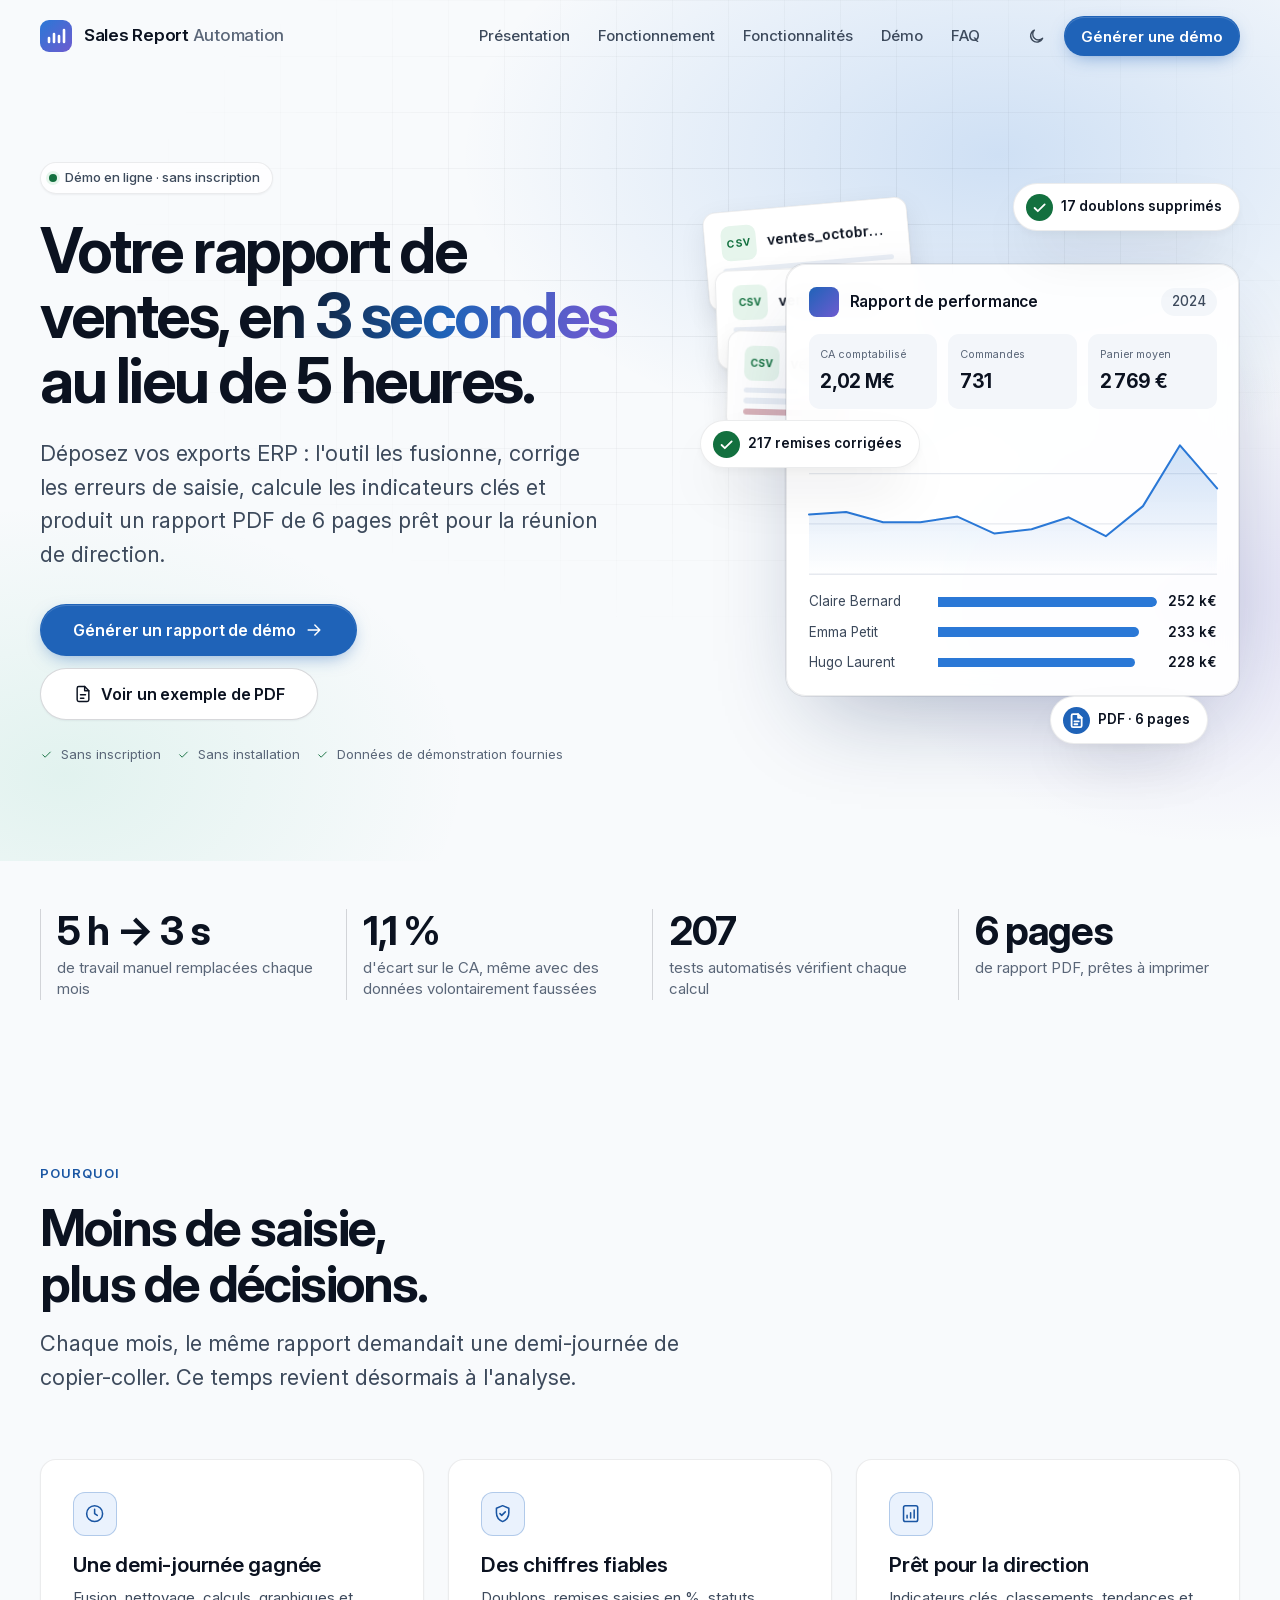
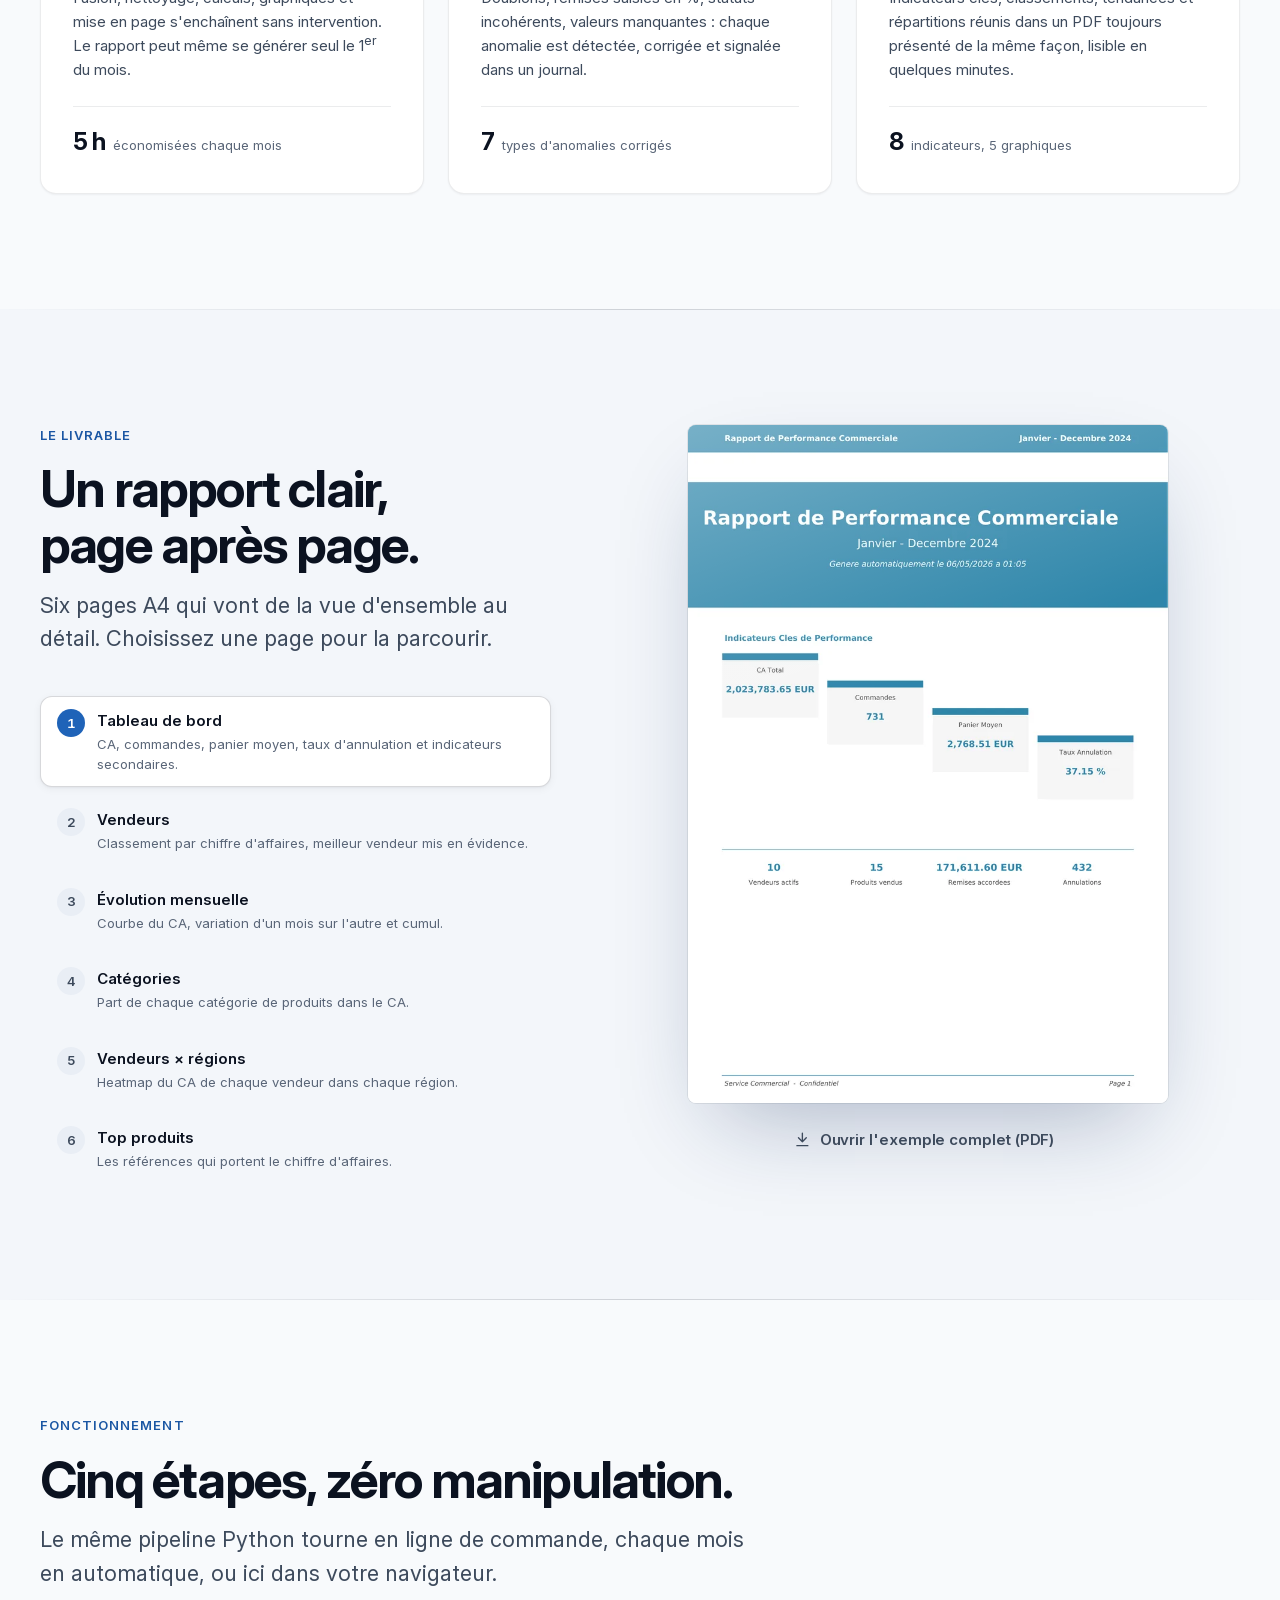
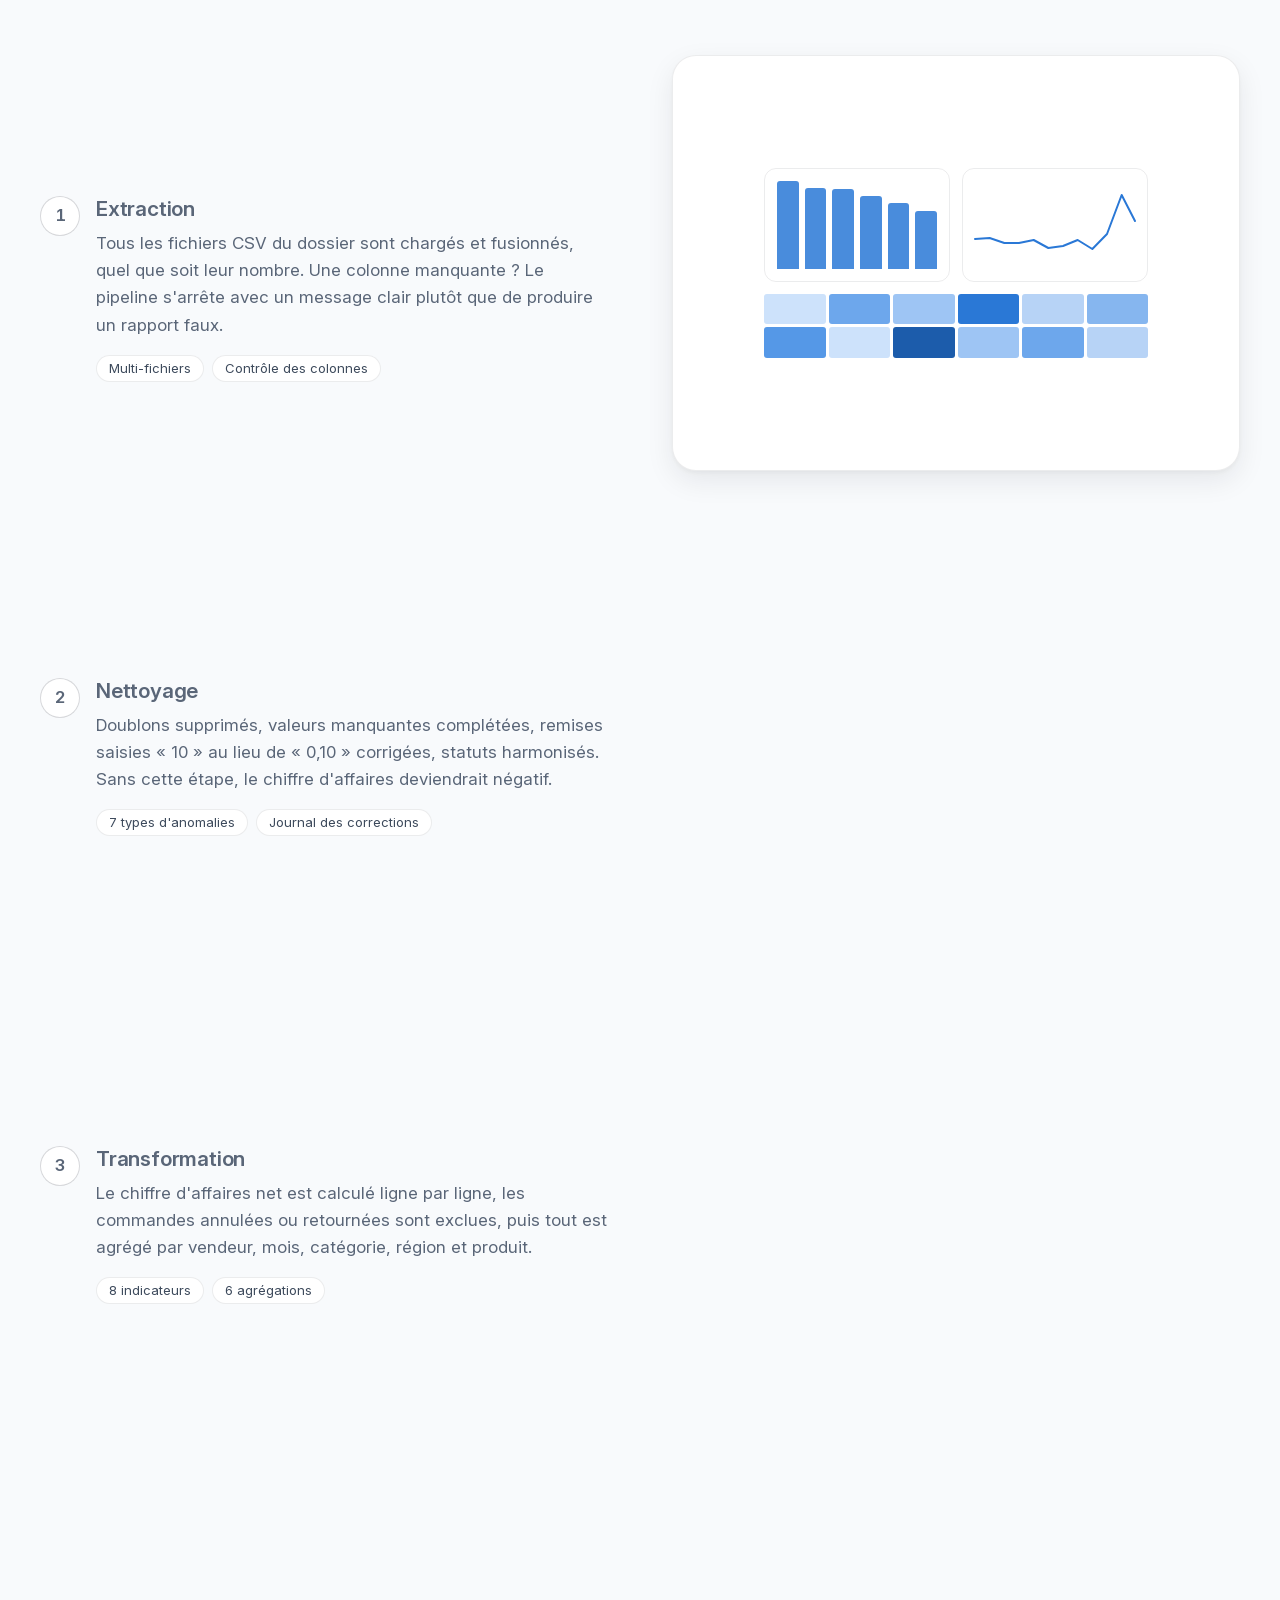
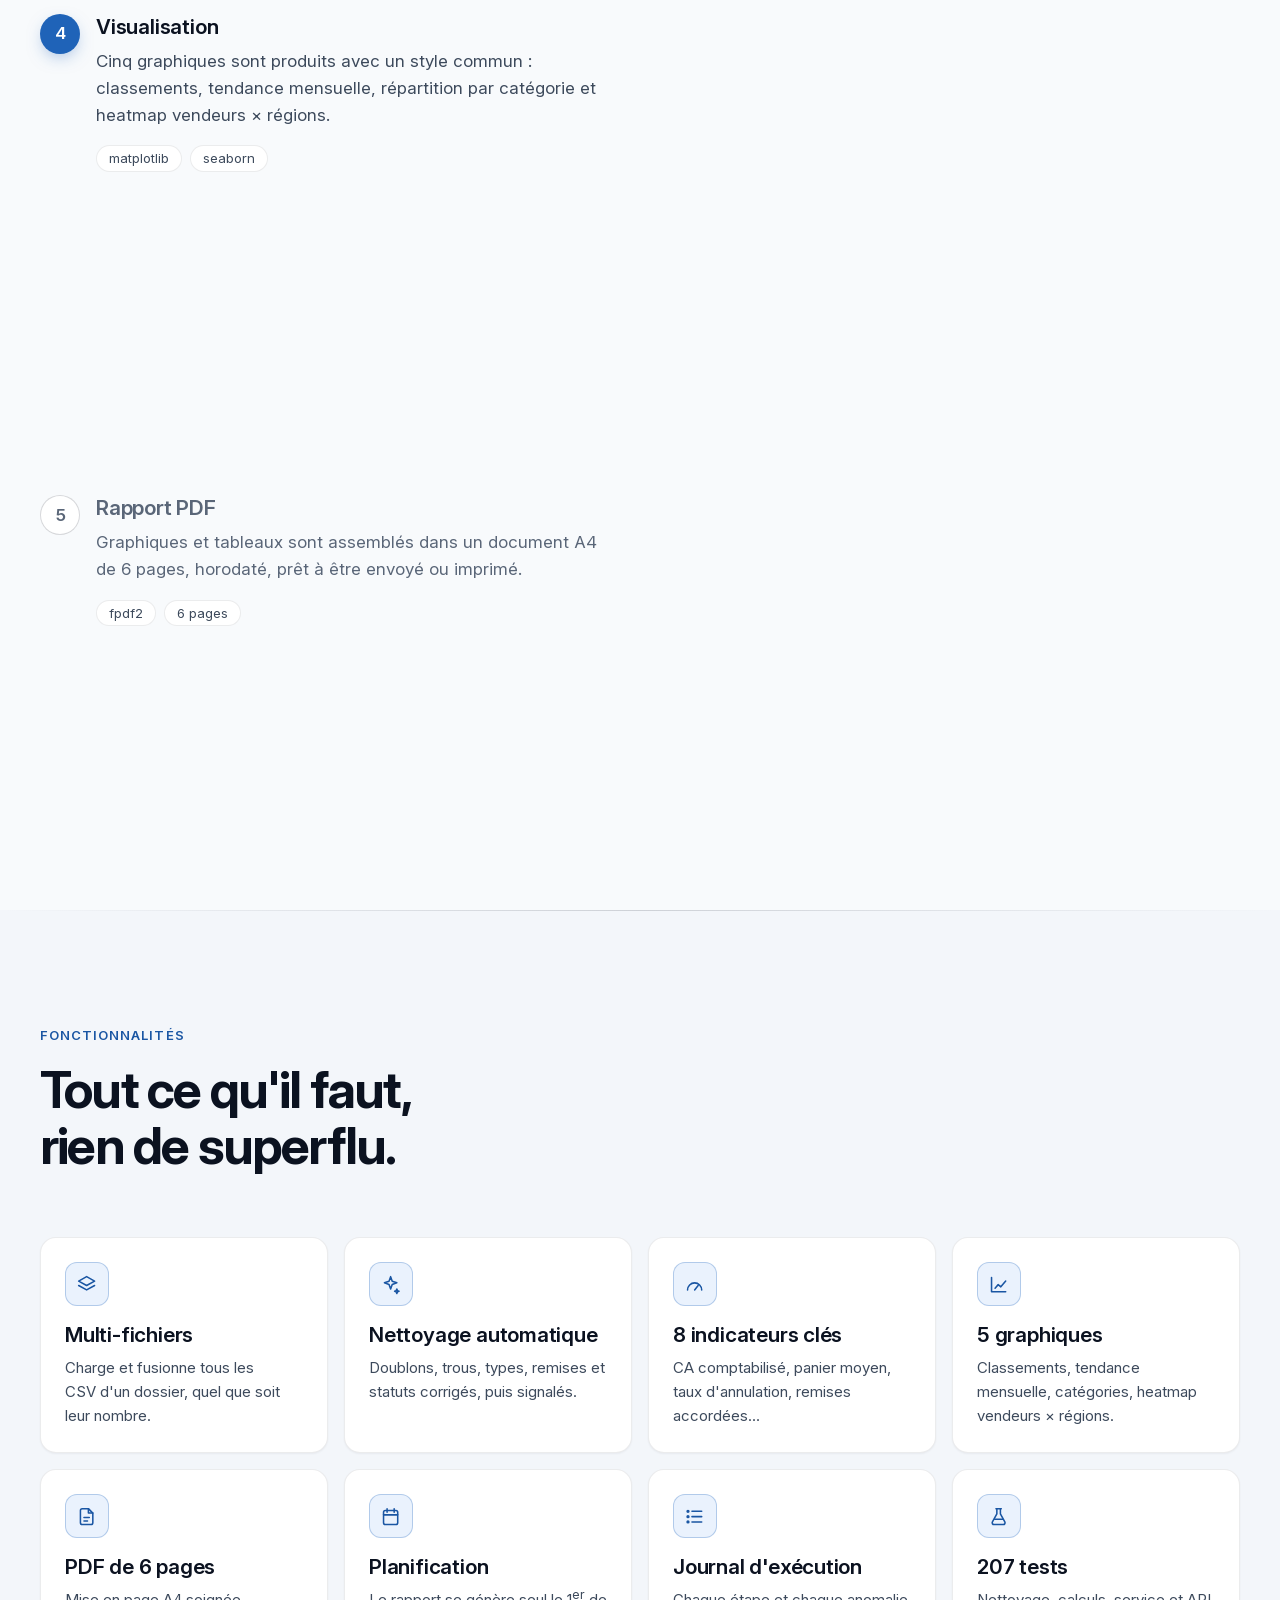
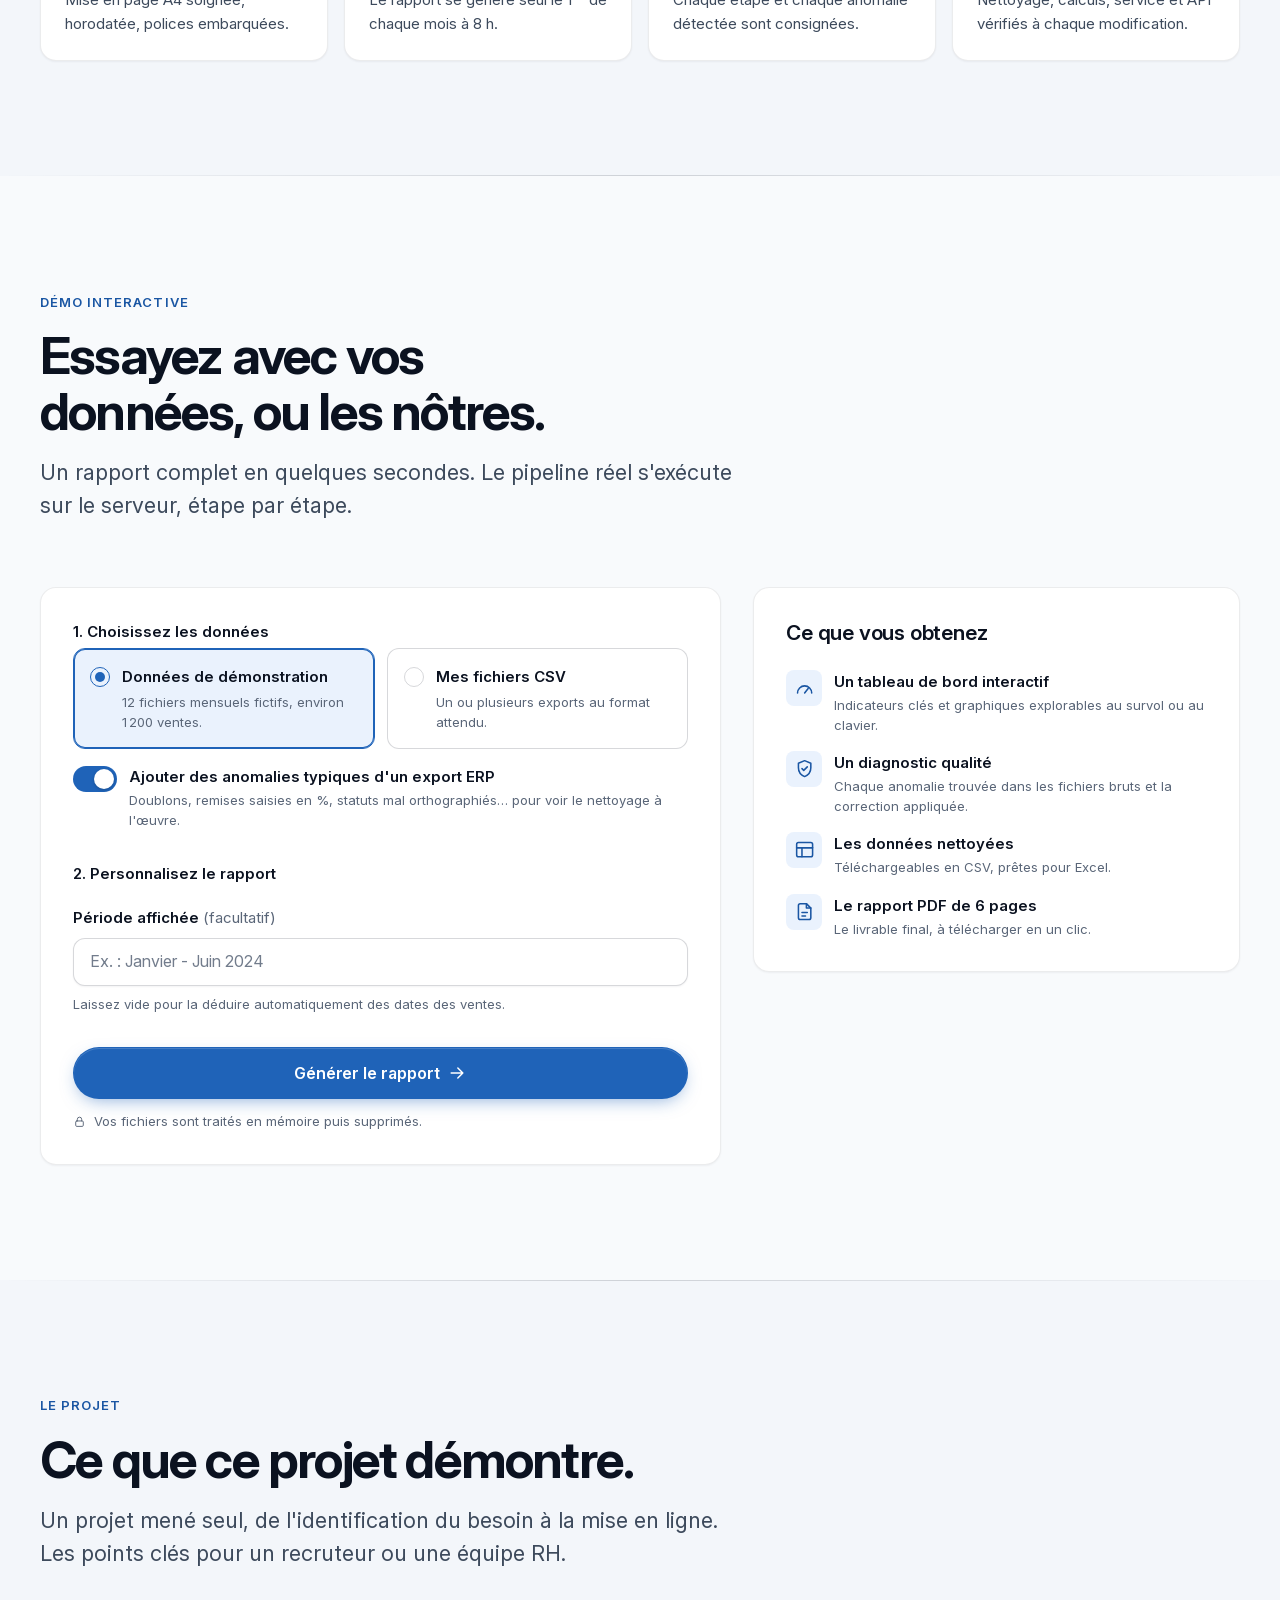
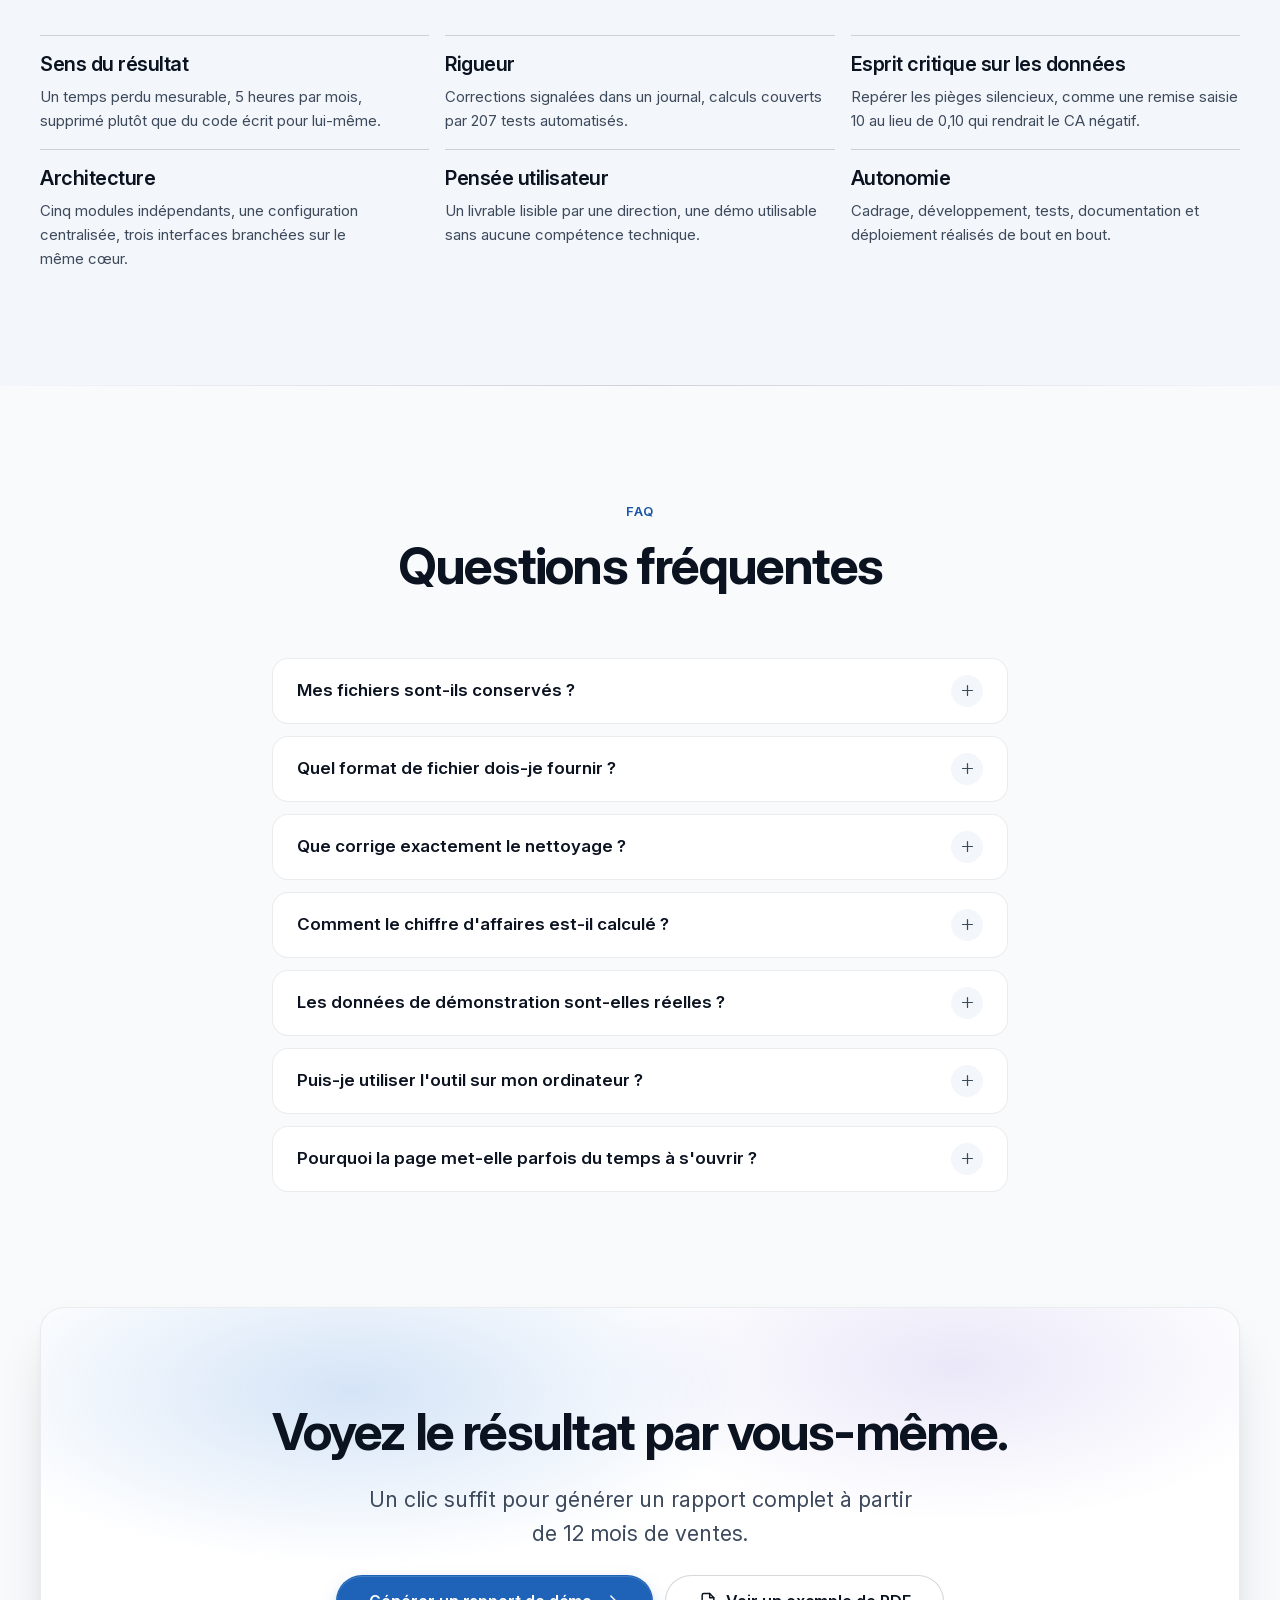
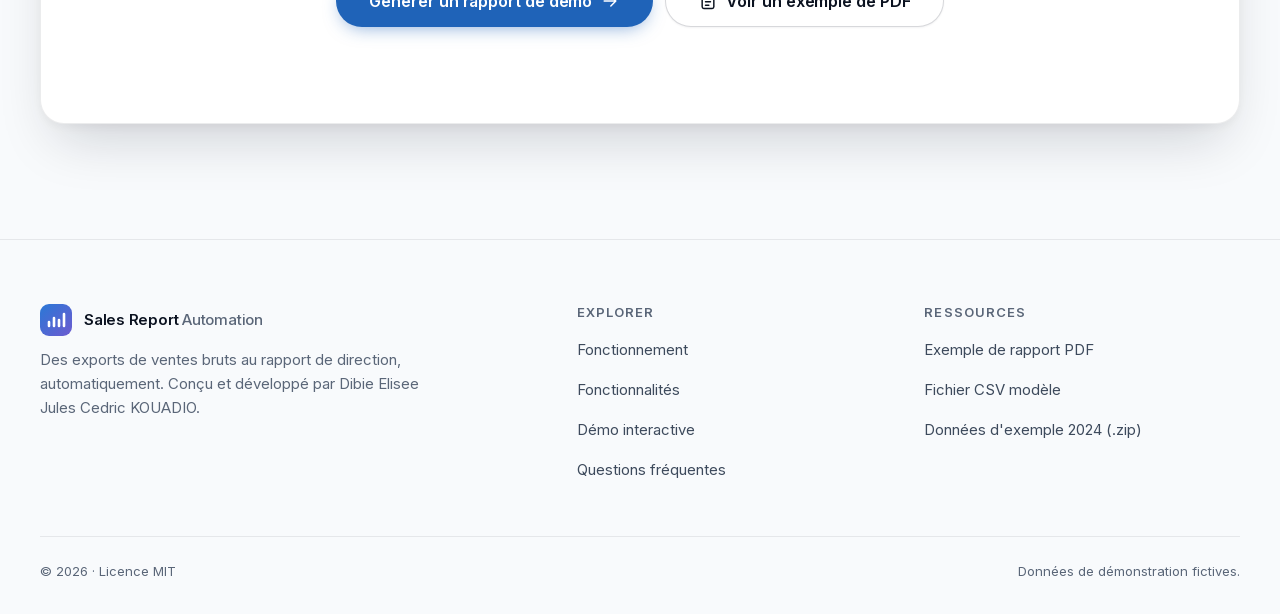
==== commit e7e52ce3: "Onglet « Présentation » dans l'en-tête : la vidéo dans l'application Sur le modèle d'Instagram-Unlik" ====
--- a/webapp/static/index.html
+++ b/webapp/static/index.html
@@ -58,6 +58,7 @@
       <symbol id="i-check-circle" viewBox="0 0 24 24"><circle cx="12" cy="12" r="9"/><path d="M8 12.5l2.8 2.8L16 10"/></symbol>
       <symbol id="i-x" viewBox="0 0 24 24"><path d="M6 6l12 12M18 6L6 18"/></symbol>
       <symbol id="i-plus" viewBox="0 0 24 24"><path d="M12 5v14M5 12h14"/></symbol>
+      <symbol id="i-play" viewBox="0 0 24 24"><path d="M7 4.5v15l12.5-7.5z" fill="currentColor"/></symbol>
       <symbol id="i-sun" viewBox="0 0 24 24"><circle cx="12" cy="12" r="4"/><path d="M12 2v2M12 20v2M4.9 4.9l1.4 1.4M17.7 17.7l1.4 1.4M2 12h2M20 12h2M4.9 19.1l1.4-1.4M17.7 6.3l1.4-1.4"/></symbol>
       <symbol id="i-moon" viewBox="0 0 24 24"><path d="M20 14.5A8 8 0 1 1 9.5 4a6.5 6.5 0 0 0 10.5 10.5z"/></symbol>
       <symbol id="i-clock" viewBox="0 0 24 24"><circle cx="12" cy="12" r="9"/><path d="M12 7v5l3 2"/></symbol>
@@ -93,6 +94,7 @@
 
       <nav class="site-nav" aria-label="Navigation principale">
         <ul class="site-nav__list">
+          <li><a class="site-nav__link" href="#presentation" data-nav="presentation">Présentation</a></li>
           <li><a class="site-nav__link" href="#fonctionnement" data-spy="fonctionnement">Fonctionnement</a></li>
           <li><a class="site-nav__link" href="#fonctionnalites" data-spy="fonctionnalites">Fonctionnalités</a></li>
           <li><a class="site-nav__link" href="#demo" data-spy="demo">Démo</a></li>
@@ -119,6 +121,7 @@
   <div class="mobile-menu-backdrop" hidden></div>
   <nav class="mobile-menu" id="mobile-menu" aria-label="Menu" hidden>
     <ul class="mobile-menu__list">
+      <li><a class="mobile-menu__link" href="#presentation" data-nav="presentation">Présentation <svg class="icon" aria-hidden="true"><use href="#i-arrow-right"/></svg></a></li>
       <li><a class="mobile-menu__link" href="#fonctionnement">Fonctionnement <svg class="icon" aria-hidden="true"><use href="#i-arrow-right"/></svg></a></li>
       <li><a class="mobile-menu__link" href="#fonctionnalites">Fonctionnalités <svg class="icon" aria-hidden="true"><use href="#i-arrow-right"/></svg></a></li>
       <li><a class="mobile-menu__link" href="#demo">Démo <svg class="icon" aria-hidden="true"><use href="#i-arrow-right"/></svg></a></li>
@@ -231,7 +234,7 @@
           <ul class="proof__list" data-reveal-group>
             <li class="proof__item" data-reveal="up"><span class="proof__value">5&nbsp;h → 3&nbsp;s</span><span class="proof__label">de travail manuel remplacées chaque mois</span></li>
             <li class="proof__item" data-reveal="up"><span class="proof__value">1,1&nbsp;%</span><span class="proof__label">d'écart sur le CA, même avec des données volontairement faussées</span></li>
-            <li class="proof__item" data-reveal="up"><span class="proof__value">204</span><span class="proof__label">tests automatisés vérifient chaque calcul</span></li>
+            <li class="proof__item" data-reveal="up"><span class="proof__value">207</span><span class="proof__label">tests automatisés vérifient chaque calcul</span></li>
             <li class="proof__item" data-reveal="up"><span class="proof__value">6&nbsp;pages</span><span class="proof__label">de rapport PDF, prêtes à imprimer</span></li>
           </ul>
         </div>
@@ -421,7 +424,7 @@
             <li class="card card--interactive" data-reveal="up" data-glow><span class="card__icon" aria-hidden="true"><svg class="icon"><use href="#i-file"/></svg></span><h3 class="h3 card__title">PDF de 6 pages</h3><p class="card__text">Mise en page A4 soignée, horodatée, polices embarquées.</p></li>
             <li class="card card--interactive" data-reveal="up" data-glow><span class="card__icon" aria-hidden="true"><svg class="icon"><use href="#i-calendar"/></svg></span><h3 class="h3 card__title">Planification</h3><p class="card__text">Le rapport se génère seul le 1<sup>er</sup> de chaque mois à 8&nbsp;h.</p></li>
             <li class="card card--interactive" data-reveal="up" data-glow><span class="card__icon" aria-hidden="true"><svg class="icon"><use href="#i-list"/></svg></span><h3 class="h3 card__title">Journal d'exécution</h3><p class="card__text">Chaque étape et chaque anomalie détectée sont consignées.</p></li>
-            <li class="card card--interactive" data-reveal="up" data-glow><span class="card__icon" aria-hidden="true"><svg class="icon"><use href="#i-flask"/></svg></span><h3 class="h3 card__title">204 tests</h3><p class="card__text">Nettoyage, calculs, service et API vérifiés à chaque modification.</p></li>
+            <li class="card card--interactive" data-reveal="up" data-glow><span class="card__icon" aria-hidden="true"><svg class="icon"><use href="#i-flask"/></svg></span><h3 class="h3 card__title">207 tests</h3><p class="card__text">Nettoyage, calculs, service et API vérifiés à chaque modification.</p></li>
           </ul>
         </div>
       </section>
@@ -548,7 +551,7 @@
           </div>
           <ul class="skills" data-reveal-group>
             <li class="skill" data-reveal="up"><h3 class="skill__title">Sens du résultat</h3><p class="skill__text">Un temps perdu mesurable, 5 heures par mois, supprimé plutôt que du code écrit pour lui-même.</p></li>
-            <li class="skill" data-reveal="up"><h3 class="skill__title">Rigueur</h3><p class="skill__text">Corrections signalées dans un journal, calculs couverts par 204 tests automatisés.</p></li>
+            <li class="skill" data-reveal="up"><h3 class="skill__title">Rigueur</h3><p class="skill__text">Corrections signalées dans un journal, calculs couverts par 207 tests automatisés.</p></li>
             <li class="skill" data-reveal="up"><h3 class="skill__title">Esprit critique sur les données</h3><p class="skill__text">Repérer les pièges silencieux, comme une remise saisie 10 au lieu de 0,10 qui rendrait le CA négatif.</p></li>
             <li class="skill" data-reveal="up"><h3 class="skill__title">Architecture</h3><p class="skill__text">Cinq modules indépendants, une configuration centralisée, trois interfaces branchées sur le même cœur.</p></li>
             <li class="skill" data-reveal="up"><h3 class="skill__title">Pensée utilisateur</h3><p class="skill__text">Un livrable lisible par une direction, une démo utilisable sans aucune compétence technique.</p></li>
@@ -688,6 +691,48 @@
             <div class="tabpanel" role="tabpanel" id="panel-donnees" aria-labelledby="tab-donnees" tabindex="0" hidden></div>
             <div class="tabpanel" role="tabpanel" id="panel-journal" aria-labelledby="tab-journal" tabindex="0" hidden></div>
           </div>
+        </div>
+      </div>
+    </section>
+
+    <!-- =================================================================
+         VUE PRÉSENTATION : la vidéo de 40 s (assets/video/)
+         ================================================================= -->
+    <section class="view view-presentation" id="vue-presentation" data-view="presentation" aria-labelledby="presentation-titre" hidden>
+      <div class="container container--narrow">
+        <div class="presentation-head">
+          <button class="back-link" type="button" data-nav="accueil"><svg class="icon" aria-hidden="true"><use href="#i-arrow-left"/></svg>Accueil</button>
+          <p class="eyebrow">Présentation</p>
+          <h1 class="h1" id="presentation-titre" tabindex="-1">Sales Report Automation en 40&nbsp;secondes</h1>
+          <p class="lead">L'outil et son fonctionnement, des exports bruts au rapport PDF, en musique. La lecture démarre sans le son&nbsp;: activez-le dans le lecteur, ou choisissez un chapitre.</p>
+        </div>
+
+        <div class="card presentation-player">
+          <video id="presentation-video" poster="video/presentation-poster.jpg" controls muted playsinline preload="none" aria-describedby="chapitres">
+            <source src="video/presentation.mp4" type="video/mp4">
+            <a href="video/presentation.mp4">Télécharger la vidéo de présentation (MP4)</a>
+          </video>
+        </div>
+
+        <section class="presentation-chapters" aria-labelledby="chapitres-titre">
+          <h2 class="h3" id="chapitres-titre">Ce que montre la vidéo</h2>
+          <ol class="chapters" id="chapitres" aria-labelledby="chapitres-titre">
+              <li><button class="chapter" type="button" data-chapitre="0"><span class="chapter__time"><svg class="icon icon--sm" aria-hidden="true"><use href="#i-play"/></svg>0:00</span><span class="chapter__copy"><span class="chapter__title">Sales Report Automation</span><span class="chapter__text">Des exports de ventes bruts au rapport de direction, automatiquement.</span></span></button></li>
+              <li><button class="chapter" type="button" data-chapitre="4"><span class="chapter__time"><svg class="icon icon--sm" aria-hidden="true"><use href="#i-play"/></svg>0:04</span><span class="chapter__copy"><span class="chapter__title">Le problème</span><span class="chapter__text">12 exports ERP à fusionner et des erreurs de saisie à corriger : 5 heures de travail manuel chaque mois.</span></span></button></li>
+              <li><button class="chapter" type="button" data-chapitre="10"><span class="chapter__time"><svg class="icon icon--sm" aria-hidden="true"><use href="#i-play"/></svg>0:10</span><span class="chapter__copy"><span class="chapter__title">Le fonctionnement</span><span class="chapter__text">Extraction, nettoyage, calcul, graphiques, rapport PDF : 5 étapes automatiques, en 3 secondes environ.</span></span></button></li>
+              <li><button class="chapter" type="button" data-chapitre="22"><span class="chapter__time"><svg class="icon icon--sm" aria-hidden="true"><use href="#i-play"/></svg>0:22</span><span class="chapter__copy"><span class="chapter__title">Le résultat</span><span class="chapter__text">Un tableau de bord interactif et un rapport PDF de 6 pages, prêts à présenter.</span></span></button></li>
+              <li><button class="chapter" type="button" data-chapitre="30"><span class="chapter__time"><svg class="icon icon--sm" aria-hidden="true"><use href="#i-play"/></svg>0:30</span><span class="chapter__copy"><span class="chapter__title">Les avantages</span><span class="chapter__text">Temps gagné, chiffres fiabilisés, rapport généré chaque 1er du mois, calculs vérifiés par des tests automatisés.</span></span></button></li>
+              <li><button class="chapter" type="button" data-chapitre="36"><span class="chapter__time"><svg class="icon icon--sm" aria-hidden="true"><use href="#i-play"/></svg>0:36</span><span class="chapter__copy"><span class="chapter__title">À vous de jouer</span><span class="chapter__text">Testez la démo en ligne, sans inscription ni installation.</span></span></button></li>
+          </ol>
+        </section>
+
+        <div class="presentation-actions">
+          <button class="btn btn--primary btn--lg" type="button" data-action="run-demo">
+            <span class="btn__label">Générer un rapport de démo <svg class="icon btn__icon btn__icon--forward" aria-hidden="true"><use href="#i-arrow-right"/></svg></span>
+            <span class="btn__state btn__state--loading"><span class="spinner" aria-hidden="true"></span>Génération…</span>
+          </button>
+          <button class="btn btn--secondary btn--lg" type="button" data-nav="demo">Essayer avec vos fichiers</button>
+          <a class="presentation-actions__download" href="video/presentation.mp4" download="SalesReport_presentation.mp4">Télécharger la vidéo (MP4, 6,7&nbsp;Mo)</a>
         </div>
       </div>
     </section>
--- a/webapp/static/assets/css/dashboard.css
+++ b/webapp/static/assets/css/dashboard.css
@@ -23,6 +23,36 @@
 .report-progress { margin-bottom: var(--space-6); }
 .report-progress__bar { position: relative; height: 4px; margin-bottom: var(--space-4); border-radius: var(--radius-full); background: var(--color-surface-3); overflow: hidden; }
 .report-progress__fill { position: absolute; inset: 0; border-radius: inherit; background: linear-gradient(90deg, var(--color-brand), #6d5bd0); transform-origin: left; transform: scaleX(var(--progress, 0)); transition: transform var(--dur-transition) var(--ease-out); }
+
+/* ---------- Vue « Présentation » : la vidéo et ses chapitres ---------- */
+.view-presentation { padding-top: calc(var(--header-h) + var(--space-6)); padding-bottom: var(--space-9); min-height: 100vh; }
+.presentation-head { display: grid; gap: var(--space-3); justify-items: start; margin-bottom: var(--space-6); }
+.presentation-head .h1:focus { outline: none; }
+.presentation-player { padding: 0; overflow: hidden; }
+.presentation-player video { display: block; width: 100%; height: auto; aspect-ratio: 16 / 9; background: var(--color-surface-2); }
+.presentation-chapters { margin-top: var(--space-8); }
+.chapters { display: grid; gap: var(--space-3); margin-top: var(--space-4); padding: 0; list-style: none; }
+@media (min-width: 40em) { .chapters { grid-template-columns: repeat(2, minmax(0, 1fr)); } }
+.chapter {
+  display: flex; align-items: flex-start; gap: var(--space-4); width: 100%; height: 100%;
+  padding: var(--space-4); border: 1px solid var(--color-border); border-radius: var(--radius-lg);
+  background: var(--color-surface); color: inherit; font: inherit; text-align: left; cursor: pointer;
+  transition: border-color var(--dur-hover) var(--ease-out), box-shadow var(--dur-hover) var(--ease-out), transform var(--dur-hover) var(--ease-out);
+}
+.chapter:hover { border-color: var(--color-brand-line); box-shadow: var(--shadow-md); }
+@media (hover: hover) { .chapter:hover { transform: translateY(-2px); } }
+.chapter__time {
+  display: inline-flex; align-items: center; gap: var(--space-2); flex: none; min-height: 32px; padding: 0 var(--space-3);
+  border-radius: var(--radius-full); background: var(--color-brand-soft); color: var(--color-brand-ink);
+  font-size: var(--text-xs); font-weight: var(--weight-semibold); font-variant-numeric: tabular-nums;
+}
+.chapter__copy { display: grid; gap: var(--space-1); }
+.chapter__title { font-size: var(--text-small); font-weight: var(--weight-semibold); color: var(--color-ink); }
+.chapter__text { font-size: var(--text-small); color: var(--color-ink-2); }
+.presentation-actions { display: flex; flex-wrap: wrap; align-items: center; gap: var(--space-3); margin-top: var(--space-8); }
+.presentation-actions__download { font-size: var(--text-small); color: var(--color-brand-ink); font-weight: var(--weight-medium); text-underline-offset: 0.2em; }
+@media (min-width: 48em) { .presentation-actions__download { margin-left: auto; } }
+@media (max-width: 29.99em) { .presentation-actions .btn { flex: 1 1 100%; } }
 
 /* ---------- KPI ---------- */
 .kpis { display: grid; gap: var(--space-3); grid-template-columns: repeat(2, minmax(0, 1fr)); margin-bottom: var(--space-4); }
